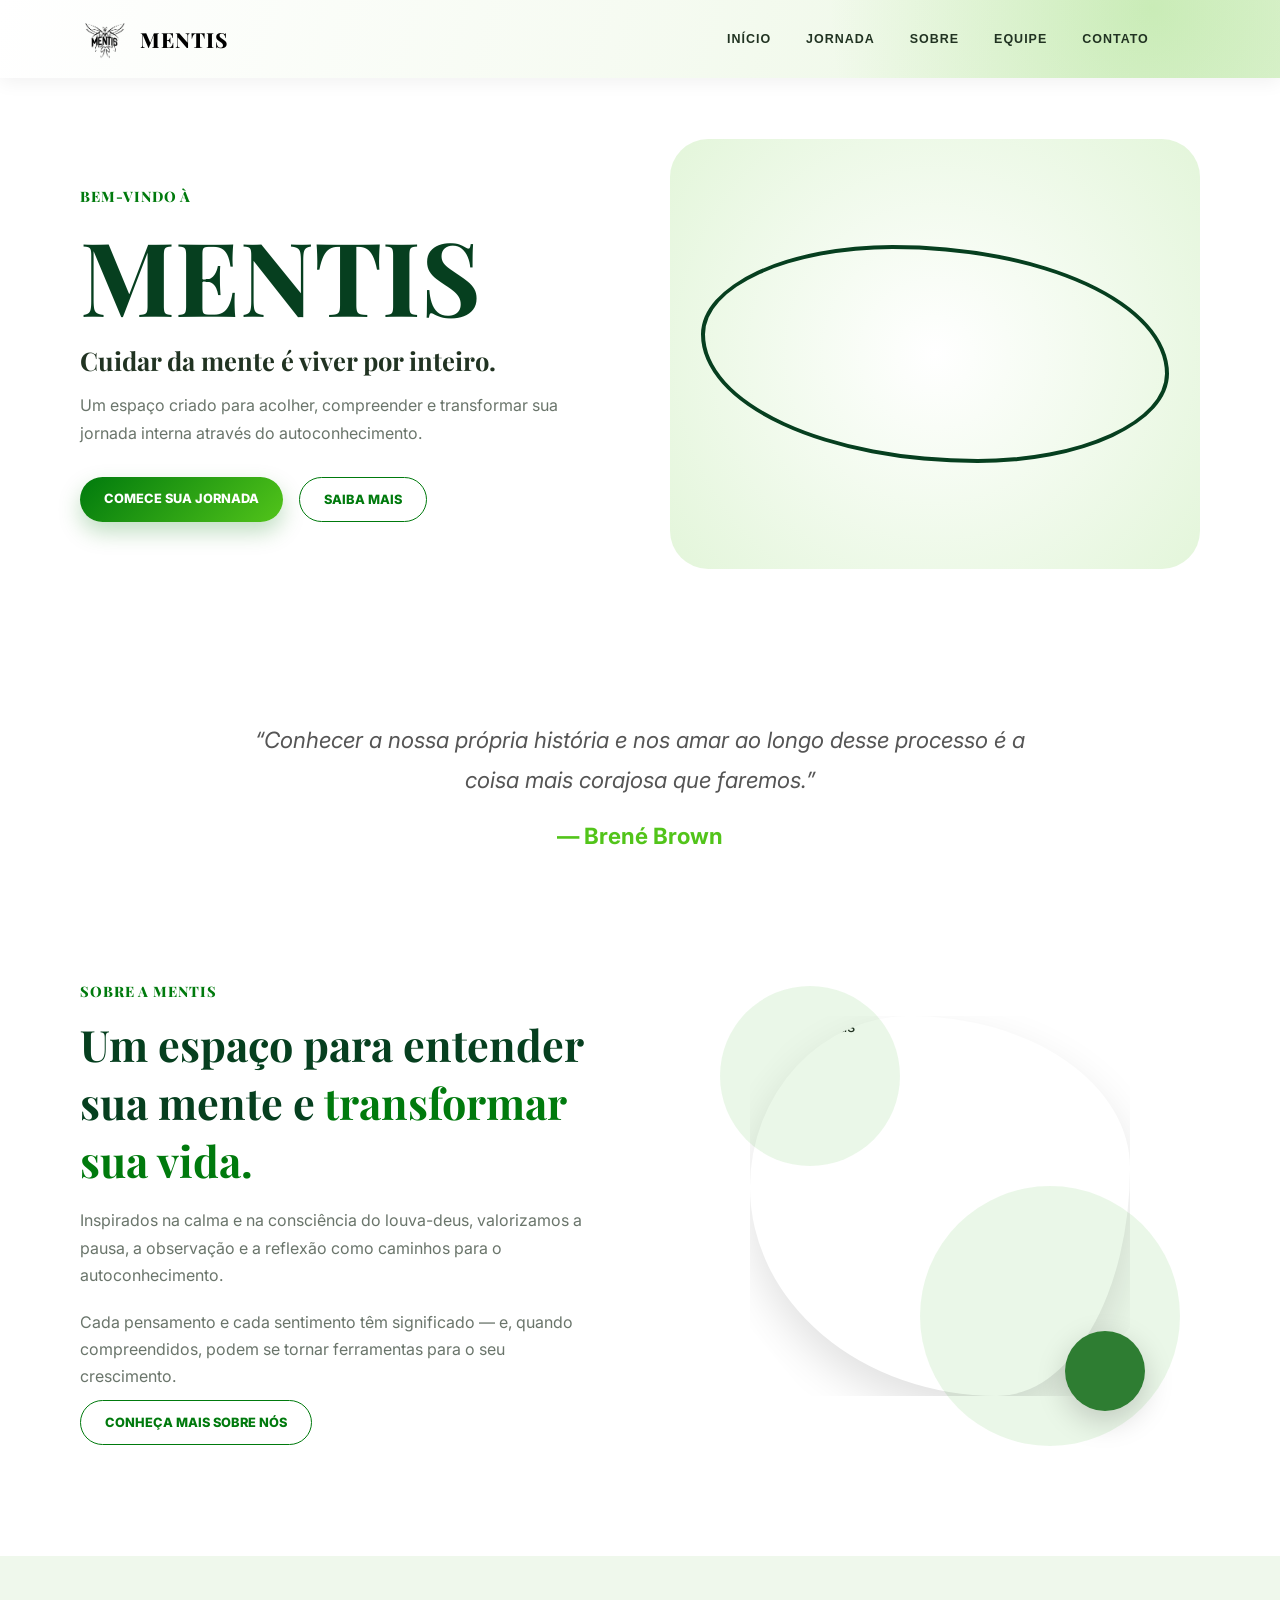
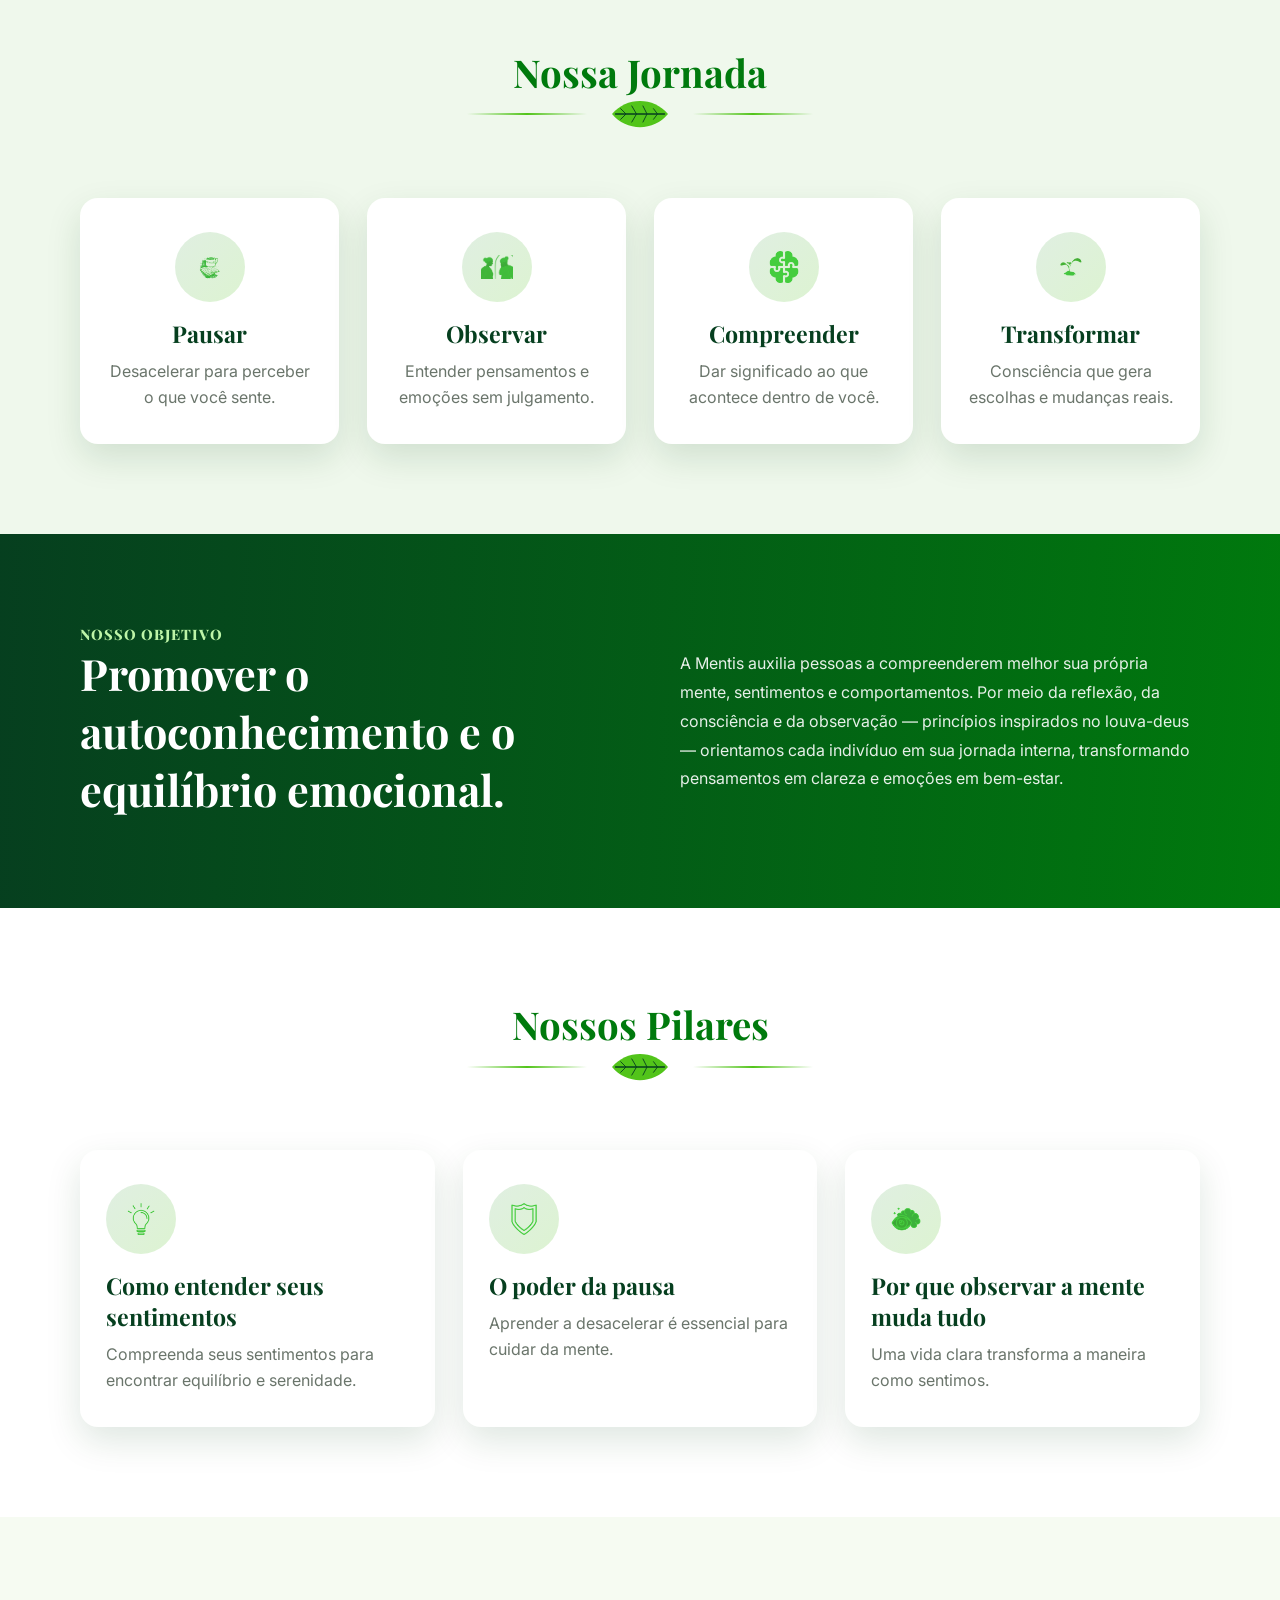
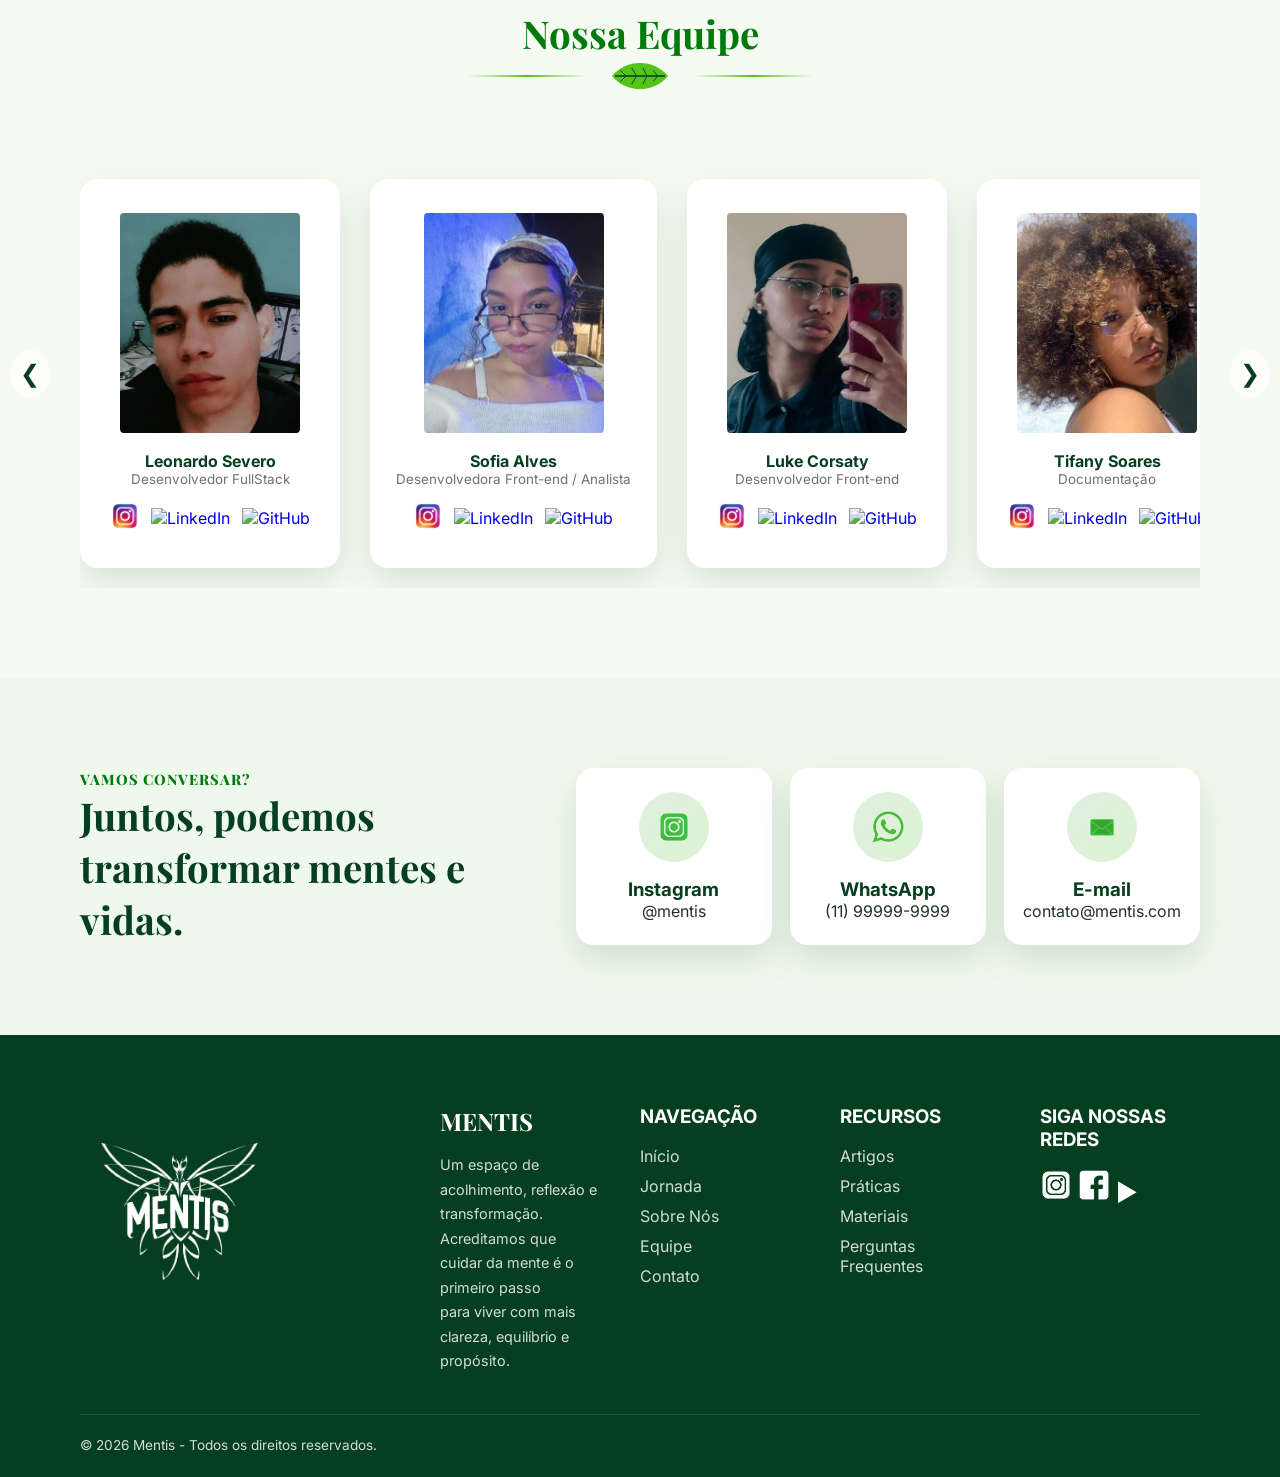
==== index.html @ 12712013 "Corrige estrutura do site" ====
<!DOCTYPE html>
<html lang="pt-BR">

<head>
  <meta charset="UTF-8">
  <meta name="viewport" content="width=device-width, initial-scale=1.0">
  <title>Mentis</title>
  <link rel="icon" type="image/png" href="./image/image2.png">

  <link rel="preconnect" href="https://fonts.googleapis.com">
  <link rel="preconnect" href="https://fonts.gstatic.com" crossorigin>
  <link
    href="https://fonts.googleapis.com/css2?family=Inter:wght@400;500;600;700;800&family=Playfair+Display:wght@600;700&display=swap"
    rel="stylesheet">

  <link rel="stylesheet" href="../CSS/style.css">

</head>

<body>

  <header class="header">
    <div class="container navbar">
      <div class="logo">
        <div class="logo-icon"><img src="../image/image2.png" alt="Logo Mentis"></div>
        <span class="logo-text">MENTIS</span>
      </div>

      <nav class="menu">
        <a href="#inicio">Início</a>
        <a href="jornada.html">Jornada</a>
        <a href="sobre.html">Sobre</a>
        <a href="#equipe">Equipe</a>
        <a href="#contato">Contato</a>
      </nav>
    </div>
  </header>

  <section class="hero" id="inicio">
    <div class="container hero-content">
      <div class="hero-text">
        <span>Bem-vindo à</span>
        <h1>MENTIS</h1>
        <h2>Cuidar da mente é viver por inteiro.</h2>
        <p>
          Um espaço criado para acolher, compreender e transformar sua jornada interna através do autoconhecimento.
        </p>

        <div class="hero-buttons">
          <a href="#jornada" class="btn-primary">Comece sua jornada</a>
          <a href="#sobre" class="btn-secondary">Saiba mais</a>
        </div>
      </div>

      <div class="hero-logo">
        <h2><video autoplay muted loop playsinline>
            <source src="../video/Logo_video.WEBM" type="video/WEBM">
          </video></h2>
      </div>
    </div>
  </section>

  <blockquote>
    “Conhecer a nossa própria história e nos amar ao longo desse processo é a coisa mais corajosa que faremos.”
    <strong>— Brené Brown</strong>
  </blockquote>

  <section class="sobre" id="sobre">
    <div class="container sobre-content">
      <div class="sobre-text">
        <span>Sobre a Mentis</span>
        <h2>Um espaço para entender sua mente e <strong>transformar sua vida.</strong></h2>
        <p>
          Inspirados na calma e na consciência do louva-deus, valorizamos a pausa, a observação e a reflexão como
          caminhos para o autoconhecimento.
        </p>
        <p>
          Cada pensamento e cada sentimento têm significado — e, quando compreendidos, podem se tornar ferramentas para
          o seu crescimento.
        </p>
        <a href="sobre.html" class="btn-outline">Conheça mais sobre nós</a>
      </div>

      <div class="sobre-img">
        <div class="sobre-img">

          <div class="circle circle-1"></div>
          <div class="circle circle-2"></div>

          <div class="img-card">
            <img
              src="https://encrypted-tbn0.gstatic.com/images?q=tbn:ANd9GcRri1jzYYl0m2okLqWpjSvKD5E_SJZFcPzrqoM1vCvJcg&s=10"
              alt="Louva-deus">
          </div>

          <div class="mini-icon">
            <img
              src="https://images.vexels.com/media/users/3/156246/isolated/preview/97d4253d79a9e59f19df904136673fc9-icone-de-flor-de-orquidea.png"
              alt="">
          </div>

        </div>
      </div>
    </div>
  </section>

  <section class="jornada" id="jornada">
    <div class="container">
      <h2 class="section-title">Nossa Jornada</h2>
      <div class="leaf-divider">

        <div class="line"></div>

        <svg viewBox="0 0 100 60" class="leaf">

          <!-- Folha -->
          <path d="M10 30
               C30 5,70 5,90 30
               C70 55,30 55,10 30Z" fill="#52C41A" />

          <!-- Nervura -->
          <path d="M15 30 L85 30" stroke="#063f1f" stroke-width="2" stroke-linecap="round" />

          <!-- Nervuras superiores -->
          <path d="M30 30 L22 22" stroke="#063f1f" stroke-width="1.3" />
          <path d="M45 30 L38 18" stroke="#063f1f" stroke-width="1.3" />
          <path d="M60 30 L54 18" stroke="#063f1f" stroke-width="1.3" />
          <path d="M75 30 L69 22" stroke="#063f1f" stroke-width="1.3" />

          <!-- Nervuras inferiores -->
          <path d="M30 30 L22 38" stroke="#063f1f" stroke-width="1.3" />
          <path d="M45 30 L38 42" stroke="#063f1f" stroke-width="1.3" />
          <path d="M60 30 L54 42" stroke="#063f1f" stroke-width="1.3" />
          <path d="M75 30 L69 38" stroke="#063f1f" stroke-width="1.3" />

        </svg>

        <div class="line"></div>

      </div>

      <div class="jornada-cards">
        <div class="card">
          <div class="icon"><img src="../image/Pausa.png" alt="Pausar"></div>
          <h3>Pausar</h3>
          <p>Desacelerar para perceber o que você sente.</p>
        </div>

        <div class="card">
          <div class="icon"><img src="../image/Observar.png" alt="Observar"></div>
          <h3>Observar</h3>
          <p>Entender pensamentos e emoções sem julgamento.</p>
        </div>

        <div class="card">
          <div class="icon"><img src="../image/Compreender.png" alt="Compreender"></div>
          <h3>Compreender</h3>
          <p>Dar significado ao que acontece dentro de você.</p>
        </div>

        <div class="card">
          <div class="icon"><img src="../image/Transformar.png" alt="Transformar"></div>
          <h3>Transformar</h3>
          <p>Consciência que gera escolhas e mudanças reais.</p>
        </div>
      </div>
    </div>
  </section>

  <section class="objetivo" id="objetivo">
    <div class="container objetivo-content">
      <div>
        <span>Nosso objetivo</span>
        <h2>Promover o autoconhecimento e o equilíbrio emocional.</h2>
      </div>

      <p>
        A Mentis auxilia pessoas a compreenderem melhor sua própria mente, sentimentos e comportamentos. Por meio da
        reflexão, da consciência e da observação — princípios inspirados no louva-deus — orientamos cada indivíduo em
        sua jornada interna, transformando pensamentos em clareza e emoções em bem-estar.
      </p>
    </div>
  </section>

  <section class="pilares">
    <div class="container">
      <h2 class="section-title">Nossos Pilares</h2>
      <div class="leaf-divider">

        <div class="line"></div>

        <svg viewBox="0 0 100 60" class="leaf">

          <!-- Folha -->
          <path d="M10 30
               C30 5,70 5,90 30
               C70 55,30 55,10 30Z" fill="#52C41A" />

          <!-- Nervura -->
          <path d="M15 30 L85 30" stroke="#063f1f" stroke-width="2" stroke-linecap="round" />

          <!-- Nervuras superiores -->
          <path d="M30 30 L22 22" stroke="#063f1f" stroke-width="1.3" />
          <path d="M45 30 L38 18" stroke="#063f1f" stroke-width="1.3" />
          <path d="M60 30 L54 18" stroke="#063f1f" stroke-width="1.3" />
          <path d="M75 30 L69 22" stroke="#063f1f" stroke-width="1.3" />

          <!-- Nervuras inferiores -->
          <path d="M30 30 L22 38" stroke="#063f1f" stroke-width="1.3" />
          <path d="M45 30 L38 42" stroke="#063f1f" stroke-width="1.3" />
          <path d="M60 30 L54 42" stroke="#063f1f" stroke-width="1.3" />
          <path d="M75 30 L69 38" stroke="#063f1f" stroke-width="1.3" />

        </svg>

        <div class="line"></div>

      </div>

      <div class="pilares-cards">
        <div class="pilar-card">
          <div class="icon"><img src="../image/Conscientizacao.png" alt=""></div>
          <h3>Como entender seus sentimentos</h3>
          <p>Compreenda seus sentimentos para encontrar equilíbrio e serenidade.</p>
        </div>

        <div class="pilar-card">
          <div class="icon"><img src="../image/Prevencao.png" alt=""></div>
          <h3>O poder da pausa</h3>
          <p>Aprender a desacelerar é essencial para cuidar da mente.</p>
        </div>

        <div class="pilar-card">
          <div class="icon"><img src="../image/Mente.png" alt=""></div>
          <h3>Por que observar a mente muda tudo</h3>
          <p>Uma vida clara transforma a maneira como sentimos.</p>
        </div>
      </div>
    </div>
  </section>

  <section class="equipe" id="equipe">
    <div class="container">
      <h2 class="section-title">Nossa Equipe</h2>
      <div class="leaf-divider">

        <div class="line"></div>

        <svg viewBox="0 0 100 60" class="leaf">

          <!-- Folha -->
          <path d="M10 30
               C30 5,70 5,90 30
               C70 55,30 55,10 30Z" fill="#52C41A" />

          <!-- Nervura -->
          <path d="M15 30 L85 30" stroke="#063f1f" stroke-width="2" stroke-linecap="round" />

          <!-- Nervuras superiores -->
          <path d="M30 30 L22 22" stroke="#063f1f" stroke-width="1.3" />
          <path d="M45 30 L38 18" stroke="#063f1f" stroke-width="1.3" />
          <path d="M60 30 L54 18" stroke="#063f1f" stroke-width="1.3" />
          <path d="M75 30 L69 22" stroke="#063f1f" stroke-width="1.3" />

          <!-- Nervuras inferiores -->
          <path d="M30 30 L22 38" stroke="#063f1f" stroke-width="1.3" />
          <path d="M45 30 L38 42" stroke="#063f1f" stroke-width="1.3" />
          <path d="M60 30 L54 42" stroke="#063f1f" stroke-width="1.3" />
          <path d="M75 30 L69 38" stroke="#063f1f" stroke-width="1.3" />

        </svg>

        <div class="line"></div>

      </div>

      <div class="carousel">
        <button class="carousel-btn prev">❮</button>

        <div class="carousel-wrapper">
          <div class="carousel-track" id="teamCarousel">
            <div class="team-card">
              <div class="team-photo"><img src="../image/Leo.jpeg" alt=""></div>
              <h3>Leonardo Severo</h3>
              <p>Desenvolvedor FullStack</p>
              <div class="socials">
                <a href="https://instagram.com/__l.severo__"><img src="../image/instagram.png" alt="Instagram"></a>

                <a href="https://linkedin.com/"><img
                    src="https://encrypted-tbn0.gstatic.com/images?q=tbn:ANd9GcTDJRfIw7UELA3cTtTie0ZkjEjRdVf1wC33QlFlAEivdQ&s=10"
                    alt="LinkedIn"></a>

                <a href="https://github.com/Fantasminha20" target="_blank"><img
                    src="https://encrypted-tbn0.gstatic.com/images?q=tbn:ANd9GcQmrNQEr1BtPseqNiD50__K2MIGPmqUF0jAwKXJ_NTDiw&s"
                    alt="GitHub"></a>
              </div>
            </div>

            <div class="team-card">
              <div class="team-photo"><img src="../image/Sofia.jpg" alt="Sofia Alves"></div>
              <h3>Sofia Alves</h3>
              <p>Desenvolvedora Front-end / Analista</p>
              <div class="socials">
                <a href="https://instagram.com/soso.buscaiolo"><img src="../image/instagram.png" alt="Instagram"></a>

                <a href="https://linkedin.com/"><img
                    src="https://encrypted-tbn0.gstatic.com/images?q=tbn:ANd9GcTDJRfIw7UELA3cTtTie0ZkjEjRdVf1wC33QlFlAEivdQ&s=10"
                    alt="LinkedIn"></a>

                <a href="https://github.com/" target="_blank"><img
                    src="https://encrypted-tbn0.gstatic.com/images?q=tbn:ANd9GcQmrNQEr1BtPseqNiD50__K2MIGPmqUF0jAwKXJ_NTDiw&s"
                    alt="GitHub"></a>
              </div>
            </div>

            <div class="team-card">
              <div class="team-photo"><img src="../image/Luke.jpeg" alt=""></div>
              <h3>Luke Corsaty</h3>
              <p>Desenvolvedor Front-end</p>
              <div class="socials">
                <a href="https://instagram.com/https.ruanluke"><img src="../image/instagram.png" alt="Instagram"></a>

                <a href="https://linkedin.com/"><img
                    src="https://encrypted-tbn0.gstatic.com/images?q=tbn:ANd9GcTDJRfIw7UELA3cTtTie0ZkjEjRdVf1wC33QlFlAEivdQ&s=10"
                    alt="LinkedIn"></a>

                <a href="https://github.com/" target="_blank"><img
                    src="https://encrypted-tbn0.gstatic.com/images?q=tbn:ANd9GcQmrNQEr1BtPseqNiD50__K2MIGPmqUF0jAwKXJ_NTDiw&s"
                    alt="GitHub"></a>
              </div>
            </div>

            <div class="team-card">
              <div class="team-photo"><img src="../image/Thifany.jpeg" alt=""></div>
              <h3>Tifany Soares</h3>
              <p>Documentação</p>
              <div class="socials">
                <a href="https://instagram.com/thhfany"><img src="../image/instagram.png" alt="Instagram"></a>

                <a href="https://linkedin.com/"><img
                    src="https://encrypted-tbn0.gstatic.com/images?q=tbn:ANd9GcTDJRfIw7UELA3cTtTie0ZkjEjRdVf1wC33QlFlAEivdQ&s=10"
                    alt="LinkedIn"></a>

                <a href="https://github.com/" target="_blank"><img
                    src="https://encrypted-tbn0.gstatic.com/images?q=tbn:ANd9GcQmrNQEr1BtPseqNiD50__K2MIGPmqUF0jAwKXJ_NTDiw&s"
                    alt="GitHub"></a>
              </div>
            </div>

            <div class="team-card">
              <div class="team-photo"><img src="../image/Levi.jpeg" alt="Levi Teodoro"></div>
              <h3>Levi Teodoro</h3>
              <p>Gerente De Projeto</p>
              <div class="socials">
                <a href="https://instagram.com/co6wei"><img src="../image/instagram.png" alt="Instagram"></a>

                <a href="https://linkedin.com/"><img
                    src="https://encrypted-tbn0.gstatic.com/images?q=tbn:ANd9GcTDJRfIw7UELA3cTtTie0ZkjEjRdVf1wC33QlFlAEivdQ&s=10"
                    alt="LinkedIn"></a>

                <a href="https://github.com/" target="_blank"><img
                    src="https://encrypted-tbn0.gstatic.com/images?q=tbn:ANd9GcQmrNQEr1BtPseqNiD50__K2MIGPmqUF0jAwKXJ_NTDiw&s"
                    alt="GitHub"></a>
              </div>
            </div>

            <div class="team-card">
              <div class="team-photo"><img src="../image/Esther.jpeg" alt="Esther Baestero"></div>
              <h3>Esther Baestero</h3>
              <p>CEO</p>
              <div class="socials">
                <a href="https://instagram.com/baesteroo"><img src="../image/instagram.png" alt="Instagram"></a>

                <a href="https://linkedin.com/"><img
                    src="https://encrypted-tbn0.gstatic.com/images?q=tbn:ANd9GcTDJRfIw7UELA3cTtTie0ZkjEjRdVf1wC33QlFlAEivdQ&s=10"
                    alt="LinkedIn"></a>

                <a href="https://github.com/baesteroo" target="_blank"><img
                    src="https://encrypted-tbn0.gstatic.com/images?q=tbn:ANd9GcQmrNQEr1BtPseqNiD50__K2MIGPmqUF0jAwKXJ_NTDiw&s"
                    alt="GitHub"></a>
              </div>
            </div>

            <div class="team-card">
              <div class="team-photo"><img src="../image/Davi.jpeg" alt="Davi Rocha"></div>
              <h3>Davi Rocha</h3>
              <p>NI</p>
              <div class="socials">
                <a href="https://instagram.com/"><img src="../image/instagram.png" alt="Instagram"></a>

                <a href="https://linkedin.com/"><img
                    src="https://encrypted-tbn0.gstatic.com/images?q=tbn:ANd9GcTDJRfIw7UELA3cTtTie0ZkjEjRdVf1wC33QlFlAEivdQ&s=10"
                    alt="LinkedIn"></a>

                <a href="https://github.com/" target="_blank"><img
                    src="https://encrypted-tbn0.gstatic.com/images?q=tbn:ANd9GcQmrNQEr1BtPseqNiD50__K2MIGPmqUF0jAwKXJ_NTDiw&s"
                    alt="GitHub"></a>
              </div>
            </div>

            <div class="team-card">
              <div class="team-photo"><img src="../image/Daniel.jpeg" alt="Daniel Oliveira"></div>
              <h3>Daniel Oliveira</h3>
              <p>Desenvolvedor Front-end</p>
              <div class="socials">
                <a href="https://instagram.com/danie_valencc"><img src="../image/instagram.png" alt="Instagram"></a>

                <a href="https://linkedin.com/"><img
                    src="https://encrypted-tbn0.gstatic.com/images?q=tbn:ANd9GcTDJRfIw7UELA3cTtTie0ZkjEjRdVf1wC33QlFlAEivdQ&s=10"
                    alt="LinkedIn"></a>

                <a href="https://github.com/danicreu1000" target="_blank"><img
                    src="https://encrypted-tbn0.gstatic.com/images?q=tbn:ANd9GcQmrNQEr1BtPseqNiD50__K2MIGPmqUF0jAwKXJ_NTDiw&s"
                    alt="GitHub"></a>
              </div>
            </div>

            <div class="team-card">
              <div class="team-photo"><img src="../image/Mariana.jpeg" alt=""></div>
              <h3>Mariana Ramos</h3>
              <p>Designer / DBA - Banco de Dados</p>
              <div class="socials">
                <a href="https://instagram.com/m_b3rnardes"><img src="../image/instagram.png" alt="Instagram"></a>

                <a href="https://linkedin.com/"><img
                    src="https://encrypted-tbn0.gstatic.com/images?q=tbn:ANd9GcTDJRfIw7UELA3cTtTie0ZkjEjRdVf1wC33QlFlAEivdQ&s=10"
                    alt="LinkedIn"></a>

                <a href="https://github.com/" target="_blank"><img
                    src="https://encrypted-tbn0.gstatic.com/images?q=tbn:ANd9GcQmrNQEr1BtPseqNiD50__K2MIGPmqUF0jAwKXJ_NTDiw&s"
                    alt="GitHub"></a>
              </div>
            </div>

            <div class="team-card">
              <div class="team-photo"><img src="../image/Nicollas.jpeg" alt="Nicollas Oliveira"></div>
              <h3>Nicollas Oliveira</h3>
              <p>NI</p>
              <div class="socials">
                <a href="https://instagram.com/nicols.olv"><img src="../image/instagram.png" alt="Instagram"></a>

                <a href="https://linkedin.com/"><img
                    src="https://encrypted-tbn0.gstatic.com/images?q=tbn:ANd9GcTDJRfIw7UELA3cTtTie0ZkjEjRdVf1wC33QlFlAEivdQ&s=10"
                    alt="LinkedIn"></a>

                <a href="https://github.com/" target="_blank"><img
                    src="https://encrypted-tbn0.gstatic.com/images?q=tbn:ANd9GcQmrNQEr1BtPseqNiD50__K2MIGPmqUF0jAwKXJ_NTDiw&s"
                    alt="GitHub"></a>
              </div>
            </div>

            <div class="team-card">
              <div class="team-photo"><img src="../image/Ana.jpeg" alt="Ana Julia"></div>
              <h3>Ana Julia</h3>
              <p>Analista de Sistemas</p>
              <div class="socials">
                <a href="https://instagram.com/najutones"><img src="../image/instagram.png" alt="Instagram"></a>

                <a href="https://linkedin.com/najutones"><img
                    src="https://encrypted-tbn0.gstatic.com/images?q=tbn:ANd9GcTDJRfIw7UELA3cTtTie0ZkjEjRdVf1wC33QlFlAEivdQ&s=10"
                    alt="LinkedIn"></a>

                <a href="https://github.com/" target="_blank"><img
                    src="https://encrypted-tbn0.gstatic.com/images?q=tbn:ANd9GcQmrNQEr1BtPseqNiD50__K2MIGPmqUF0jAwKXJ_NTDiw&s"
                    alt="GitHub"></a>
              </div>
            </div>
            <div class="team-card">
              <div class="team-photo"><img src="../image/Leo.jpeg" alt=""></div>
              <h3>Leonardo Severo</h3>
              <p>Desenvolvedor FullStack</p>
              <div class="socials">
                <a href="https://instagram.com/__l.severo__"><img src="../image/instagram.png" alt="Instagram"></a>

                <a href="https://linkedin.com/"><img
                    src="https://encrypted-tbn0.gstatic.com/images?q=tbn:ANd9GcTDJRfIw7UELA3cTtTie0ZkjEjRdVf1wC33QlFlAEivdQ&s=10"
                    alt="LinkedIn"></a>

                <a href="https://github.com/Fantasminha20" target="_blank"><img
                    src="https://encrypted-tbn0.gstatic.com/images?q=tbn:ANd9GcQmrNQEr1BtPseqNiD50__K2MIGPmqUF0jAwKXJ_NTDiw&s"
                    alt="GitHub"></a>
              </div>
            </div>

            <div class="team-card">
              <div class="team-photo"><img src="../image/Sofia.jpg" alt=""></div>
              <h3>Sofia Alves</h3>
              <p>Desenvolvedora Front-end / Analista</p>
              <div class="socials">
                <a href="https://instagram.com/soso.buscaiolo"><img src="../image/instagram.png" alt="Instagram"></a>

                <a href="https://linkedin.com/"><img
                    src="https://encrypted-tbn0.gstatic.com/images?q=tbn:ANd9GcTDJRfIw7UELA3cTtTie0ZkjEjRdVf1wC33QlFlAEivdQ&s=10"
                    alt="LinkedIn"></a>

                <a href="https://github.com/" target="_blank"><img
                    src="https://encrypted-tbn0.gstatic.com/images?q=tbn:ANd9GcQmrNQEr1BtPseqNiD50__K2MIGPmqUF0jAwKXJ_NTDiw&s"
                    alt="GitHub"></a>
              </div>
            </div>

            <div class="team-card">
              <div class="team-photo"><img src="../image/Luke.jpeg" alt=""></div>
              <h3>Luke Corsaty</h3>
              <p>Desenvolvedor Front-end</p>
              <div class="socials">
                <a href="https://instagram.com/https.ruanluke"><img src="../image/instagram.png" alt="Instagram"></a>

                <a href="https://linkedin.com/"><img
                    src="https://encrypted-tbn0.gstatic.com/images?q=tbn:ANd9GcTDJRfIw7UELA3cTtTie0ZkjEjRdVf1wC33QlFlAEivdQ&s=10"
                    alt="LinkedIn"></a>

                <a href="https://github.com/" target="_blank"><img
                    src="https://encrypted-tbn0.gstatic.com/images?q=tbn:ANd9GcQmrNQEr1BtPseqNiD50__K2MIGPmqUF0jAwKXJ_NTDiw&s"
                    alt="GitHub"></a>
              </div>
            </div>

            <div class="team-card">
              <div class="team-photo"><img src="../image/Thifany.jpeg" alt=""></div>
              <h3>Tifany Soares</h3>
              <p>Documentação</p>
              <div class="socials">
                <a href="https://instagram.com/thhfany"><img src="../image/instagram.png" alt="Instagram"></a>

                <a href="https://linkedin.com/"><img
                    src="https://encrypted-tbn0.gstatic.com/images?q=tbn:ANd9GcTDJRfIw7UELA3cTtTie0ZkjEjRdVf1wC33QlFlAEivdQ&s=10"
                    alt="LinkedIn"></a>

                <a href="https://github.com/" target="_blank"><img
                    src="https://encrypted-tbn0.gstatic.com/images?q=tbn:ANd9GcQmrNQEr1BtPseqNiD50__K2MIGPmqUF0jAwKXJ_NTDiw&s"
                    alt="GitHub"></a>
              </div>
            </div>

            <div class="team-card">
              <div class="team-photo"><img src="../image/Levi.jpeg" alt="Levi Teodoro"></div>
              <h3>Levi Teodoro</h3>
              <p>Gerente De Projeto</p>
              <div class="socials">
                <a href="https://instagram.com/co6wei"><img src="../image/instagram.png" alt="Instagram"></a>

                <a href="https://linkedin.com/"><img
                    src="https://encrypted-tbn0.gstatic.com/images?q=tbn:ANd9GcTDJRfIw7UELA3cTtTie0ZkjEjRdVf1wC33QlFlAEivdQ&s=10"
                    alt="LinkedIn"></a>

                <a href="https://github.com/" target="_blank"><img
                    src="https://encrypted-tbn0.gstatic.com/images?q=tbn:ANd9GcQmrNQEr1BtPseqNiD50__K2MIGPmqUF0jAwKXJ_NTDiw&s"
                    alt="GitHub"></a>
              </div>
            </div>

            <div class="team-card">
              <div class="team-photo"><img src="../image/Esther.jpeg" alt="Esther Baestero"></div>
              <h3>Esther Baestero</h3>
              <p>CEO</p>
              <div class="socials">
                <a href="https://instagram.com/baesteroo"><img src="../image/instagram.png" alt="Instagram"></a>

                <a href="https://linkedin.com/"><img
                    src="https://encrypted-tbn0.gstatic.com/images?q=tbn:ANd9GcTDJRfIw7UELA3cTtTie0ZkjEjRdVf1wC33QlFlAEivdQ&s=10"
                    alt="LinkedIn"></a>

                <a href="https://github.com/baesteroo" target="_blank"><img
                    src="https://encrypted-tbn0.gstatic.com/images?q=tbn:ANd9GcQmrNQEr1BtPseqNiD50__K2MIGPmqUF0jAwKXJ_NTDiw&s"
                    alt="GitHub"></a>
              </div>
            </div>

            <div class="team-card">
              <div class="team-photo"><img src="../image/Davi.jpeg" alt=""></div>
              <h3>Davi Rocha</h3>
              <p>NI</p>
              <div class="socials">
                <a href="https://instagram.com/"><img src="../image/instagram.png" alt="Instagram"></a>

                <a href="https://linkedin.com/"><img
                    src="https://encrypted-tbn0.gstatic.com/images?q=tbn:ANd9GcTDJRfIw7UELA3cTtTie0ZkjEjRdVf1wC33QlFlAEivdQ&s=10"
                    alt="LinkedIn"></a>

                <a href="https://github.com/" target="_blank"><img
                    src="https://encrypted-tbn0.gstatic.com/images?q=tbn:ANd9GcQmrNQEr1BtPseqNiD50__K2MIGPmqUF0jAwKXJ_NTDiw&s"
                    alt="GitHub"></a>
              </div>
            </div>

            <div class="team-card">
              <div class="team-photo"><img src="../image/Daniel.jpeg" alt=""></div>
              <h3>Daniel Oliveira</h3>
              <p>Desenvolvedor Front-end</p>
              <div class="socials">
                <a href="https://instagram.com/danie_valencc"><img src="../image/instagram.png" alt="Instagram"></a>

                <a href="https://linkedin.com/"><img
                    src="https://encrypted-tbn0.gstatic.com/images?q=tbn:ANd9GcTDJRfIw7UELA3cTtTie0ZkjEjRdVf1wC33QlFlAEivdQ&s=10"
                    alt="LinkedIn"></a>

                <a href="https://github.com/danicreu1000" target="_blank"><img
                    src="https://encrypted-tbn0.gstatic.com/images?q=tbn:ANd9GcQmrNQEr1BtPseqNiD50__K2MIGPmqUF0jAwKXJ_NTDiw&s"
                    alt="GitHub"></a>
              </div>
            </div>

            <div class="team-card">
              <div class="team-photo"><img src="../image/Mariana.jpeg" alt=""></div>
              <h3>Mariana Ramos</h3>
              <p>Designer / DBA - Banco de Dados</p>
              <div class="socials">
                <a href="https://instagram.com/m_b3rnardes"><img src="../image/instagram.png" alt="Instagram"></a>

                <a href="https://linkedin.com/"><img
                    src="https://encrypted-tbn0.gstatic.com/images?q=tbn:ANd9GcTDJRfIw7UELA3cTtTie0ZkjEjRdVf1wC33QlFlAEivdQ&s=10"
                    alt="LinkedIn"></a>

                <a href="https://github.com/" target="_blank"><img
                    src="https://encrypted-tbn0.gstatic.com/images?q=tbn:ANd9GcQmrNQEr1BtPseqNiD50__K2MIGPmqUF0jAwKXJ_NTDiw&s"
                    alt="GitHub"></a>
              </div>
            </div>
            <div class="team-card">
              <div class="team-photo"><img src="../image/Nicollas.jpeg" alt="Nicollas Oliveira"></div>
              <h3>Nicollas Oliveira</h3>
              <p>NI</p>
              <div class="socials">
                <a href="https://instagram.com/nicols.olv"><img src="../image/instagram.png" alt="Instagram"></a>

                <a href="https://linkedin.com/"><img
                    src="https://encrypted-tbn0.gstatic.com/images?q=tbn:ANd9GcTDJRfIw7UELA3cTtTie0ZkjEjRdVf1wC33QlFlAEivdQ&s=10"
                    alt="LinkedIn"></a>

                <a href="https://github.com/" target="_blank"><img
                    src="https://encrypted-tbn0.gstatic.com/images?q=tbn:ANd9GcQmrNQEr1BtPseqNiD50__K2MIGPmqUF0jAwKXJ_NTDiw&s"
                    alt="GitHub"></a>
              </div>
            </div>

            <div class="team-card">
              <div class="team-photo"><img src="../image/Ana.jpeg" alt="Ana Julia"></div>
              <h3>Ana Julia</h3>
              <p>Analista de Sistemas</p>
              <div class="socials">
                <a href="https://instagram.com/najutones"><img src="../image/instagram.png" alt="Instagram"></a>

                <a href="https://linkedin.com/"><img
                    src="https://encrypted-tbn0.gstatic.com/images?q=tbn:ANd9GcTDJRfIw7UELA3cTtTie0ZkjEjRdVf1wC33QlFlAEivdQ&s=10"
                    alt="LinkedIn"></a>

                <a href="https://github.com/" target="_blank"><img
                    src="https://encrypted-tbn0.gstatic.com/images?q=tbn:ANd9GcQmrNQEr1BtPseqNiD50__K2MIGPmqUF0jAwKXJ_NTDiw&s"
                    alt="GitHub"></a>
              </div>
            </div>
          </div>
        </div>

        <button class="carousel-btn next">❯</button>
      </div>
    </div>
  </section>

  <section class="contato" id="contato">
    <div class="container contato-content">
      <div>
        <span>Vamos conversar?</span>
        <h2>Juntos, podemos transformar mentes e vidas.</h2>
      </div>

      <div class="contato-cards">
        <div class="contato-card">
          <div class="icon"><img src="../image/instagram.png" alt="Instagram"></div>
          <h3>Instagram</h3>
          <p>@mentis</p>
        </div>

        <div class="contato-card">
          <div class="icon"><img src="../image/whatsapp.png" alt="WhatsApp"></div>
          <h3>WhatsApp</h3>
          <p>(11) 99999-9999</p>
        </div>

        <div class="contato-card">
          <div class="icon"><img src="../image/email.png" alt="E-mail"></div>
          <h3>E-mail</h3>
          <p>contato@mentis.com</p>
        </div>
      </div>
    </div>
  </section>

  <footer class="footer">
    <div class="container footer-content">

      <div>
        <h2><img src="../image/image2.png" alt="Logo Mentis"></h2>
      </div>

      <div>
        <h2>MENTIS</h2>
        <p>Um espaço de acolhimento, reflexão e transformação.</p>
        <p>Acreditamos que cuidar da mente é o primeiro passo</p>
        <p>para viver com mais clareza, equilíbrio e propósito.</p>
      </div>

      <div>
        <h3>Navegação</h3>
        <a href="#inicio">Início</a>
        <a href="#jornada">Jornada</a>
        <a href="#sobre">Sobre Nós</a>
        <a href="#equipe">Equipe</a>
        <a href="#contato">Contato</a>
      </div>

      <div>
        <h3>Recursos</h3>
        <a href="#">Artigos</a>
        <a href="#">Práticas</a>
        <a href="#">Materiais</a>
        <a href="#">Perguntas Frequentes</a>
      </div>

      <div>
        <h3>Siga nossas redes</h3>
        <p class="redes"><img src="../image/instagram.png" alt="Instagram"> <img src="../image/facebook.png"
            alt="Facebook"> ▶</p>
      </div>
    </div>

    <div class="footer-bottom">
      <p>© 2026 Mentis - Todos os direitos reservados.</p>
    </div>
  </footer>

  <script src="../JS/script.js"></script>
</body>

</html>
---- CSS/style.css ----
* {
  margin: 0;
  padding: 0;
  box-sizing: border-box;
}

:root {
  --verde-escuro: #007A0D;
  --verde-claro: #52C41A;
  --verde-profundo: #063f1f;
  --verde-suave: #eff8ec;
  --texto: #213322;
  --cinza: #6a756b;
  --branco: #ffffff;
  --sombra: 0 14px 35px rgba(0, 70, 20, 0.13);
}

html {
  scroll-behavior: smooth;
}

body {
  font-family: 'Inter', sans-serif;
  color: var(--texto);
  background: var(--branco);
}

.container {
  width: min(1120px, 90%);
  margin: auto;
}

h1,
h2,
h3 {
  font-family: 'Playfair Display', serif;
}

a {
  text-decoration: none;
}

span {
  font-family: 'Playfair Display', serif;
  font-weight: 800;
  text-transform: uppercase;
  letter-spacing: 1px;
}

.leaf-divider {
  display: flex;
  align-items: center;
  justify-content: center;
  gap: 18px;
  margin-top: 15px;
  margin-bottom: 50px;
}

.line {
  width: 120px;
  height: 2px;
  background: linear-gradient(to right,
      transparent,
      #52C41A,
      transparent);
  margin-top: -6%;
}

.leaf {
  width: 70px;
  height: auto;
  transition: .35s;
  margin-top: -6%;
}

.leaf:hover {
  transform: scale(1.1) rotate(-8deg);
}

/* 
   ===============
     NAVBAR 
   ===============
*/
.header {
  height: 78px;
  backdrop-filter: blur(12px);
  box-shadow: 0 4px 18px rgba(0, 0, 0, 0.06);
  position: fixed;
  top: 0;
  width: 100%;
  z-index: 999;
  /*background: rgba(82, 196, 26, 0.22);*/
  background:
    radial-gradient(circle at 90% 10%, rgba(82, 196, 26, 0.22), transparent 28%),
    linear-gradient(105deg, #ffffff 0%, #f6fbf2 48%, #e8f6df 100%);
}

.navbar {
  height: 100%;
  display: flex;
  align-items: center;
}

.logo-text{
  color: black;
}

.logo {
  display: flex;
  align-items: center;
  gap: 10px;
  color: var(--verde-profundo);
  font-weight: 800;
  font-size: 1.3rem;
}

.logo-icon {
  width: 50px;
  height: 50px;
  overflow: hidden;
  background: transparent;
  display: grid;
  place-items: center;
}

.logo-icon img {
  width: 100%;
  height: 100%;
  object-fit: contain;
  filter: brightness(0);
}


.menu {
  display: flex;
  gap: 35px;
  margin-left: 499px;
}

.menu a {
    font-family: 'Montserrat', sans-serif;
    color: var(--texto);
    font-size: 0.78rem;
    font-weight: 600;
    text-transform: uppercase;
    letter-spacing: 1px;
}

.menu a:hover {
  color: var(--verde-escuro);
}

.btn-nav,
.btn-primary {
  background: linear-gradient(135deg, var(--verde-escuro), var(--verde-claro));
  color: white;
  padding: 14px 24px;
  border-radius: 999px;
  font-size: 0.8rem;
  font-weight: 800;
  text-transform: uppercase;
  box-shadow: 0 10px 22px rgba(0, 122, 13, 0.25);
}

.btn-secondary,
.btn-outline {
  color: var(--verde-escuro);
  border: 1px solid var(--verde-escuro);
  padding: 14px 24px;
  border-radius: 999px;
  font-size: 0.8rem;
  font-weight: 800;
  text-transform: uppercase;
}

/* 
   ===============
     HERO 
   ===============
*/
.hero {
  min-height: 720px;
  padding-top: 78px;
  display: flex;
  align-items: center;
}

.hero-content {
  display: grid;
  grid-template-columns: 1fr 1fr;
  align-items: center;
  gap: 60px;
}

.hero-text span,
.sobre-text span,
.objetivo span,
.contato span {
  color: var(--verde-escuro);
  font-weight: 800;
  text-transform: uppercase;
  font-size: 0.9rem;
}

.hero-text h1 {
  font-size: clamp(4rem, 8vw, 6.5rem);
  color: var(--verde-profundo);
}

.hero-text h2 {
  font-size: 1.6rem;
  color: var(--texto);
  margin-bottom: 15px;
}

.hero-text p {
  color: var(--cinza);
  max-width: 520px;
  margin-bottom: 30px;
  line-height: 1.7;
}

.hero-buttons {
  display: flex;
  gap: 16px;
  flex-wrap: wrap;
}

.hero-logo {
  height: 430px;
  display: flex;
  justify-content: center;
  align-items: center;
  border-radius: 38px;
  display: grid;
  place-items: center;
  background: radial-gradient(circle, rgba(255, 255, 255, 0.9), rgba(82, 196, 26, 0.16));
}

.hero-logo img {
  width: 100%;
  max-width: 500px;
  height: auto;
  object-fit: contain;
}

.hero-logo h2 {
  font-size: 5rem;
  color: var(--verde-profundo);
  border: 4px solid var(--verde-profundo);
  padding: 20px 80px;
  border-radius: 45% 65%;
}

video {
  mix-blend-mode: multiply;
}

blockquote {
  max-width: 800px;
  margin: 0 auto;
  text-align: center;
  font-size: 1.4rem;
  font-style: italic;
  color: #555;
  line-height: 1.8;
}

blockquote strong {
  display: block;
  margin-top: 15px;
  color: var(--verde-claro);
  font-style: normal;
}

/* 
   ===============
     SEÇÕES 
   ===============
*/
section {
  padding: 90px 0;
}

.section-title {
  text-align: center;
  color: var(--verde-escuro);
  font-size: 2.4rem;
  margin-bottom: 50px;
}

/* 
   ===============
     SOBRE 
   ===============
*/
.sobre-content {
  display: grid;
  grid-template-columns: 1fr 1fr;
  gap: 80px;
  align-items: center;
}

.sobre-text h2 {
  font-size: 2.7rem;
  color: var(--verde-profundo);
  margin: 14px 0 18px;
}

.sobre-text h2 strong {
  color: var(--verde-escuro);
}

.sobre-text p {
  color: var(--cinza);
  line-height: 1.7;
  margin-bottom: 20px;
}

.sobre-img {
  position: relative;
  width: 520px;
  height: 520px;

  display: flex;
  justify-content: center;
  align-items: center;
}

.img-card {

  width: 380px;
  height: 380px;

  overflow: hidden;

  border-radius:
    42% 58% 35% 65% / 45% 40% 60% 55%;

  position: relative;
  z-index: 5;

  box-shadow:
    0 20px 45px rgba(0, 0, 0, .12);
}

.img-card img {

  width: 100%;
  height: 100%;
  object-fit: cover;

}

.circle {

  position: absolute;
  border-radius: 50%;

  background: rgba(160, 220, 150, .22);

}

.circle-1 {

  width: 180px;
  height: 180px;

  top: 40px;
  left: 40px;

}

.circle-2 {

  width: 260px;
  height: 260px;

  bottom: 20px;
  right: 20px;

}

.mini-icon {

  position: absolute;
  width: 80px;
  height: 80px;
  border-radius: 50%;
  background: #2E7D32;
  display: flex;
  justify-content: center;
  align-items: center;
  bottom: 55px;
  right: 55px;
  z-index: 10;
  box-shadow: 0 10px 30px rgba(0, 0, 0, .18);

}


.mini-icon img {

  width: 34px;
  filter: invert(100%);

}


.img-card {

  clip-path: polygon(15% 0%,
      85% 0%,
      100% 18%,
      100% 82%,
      85% 100%,
      15% 100%,
      0% 82%,
      0% 18%);

}

.img-circle {

  width: 390px;
  height: 390px;
  border-radius: 55% 45%;
  background: linear-gradient(135deg, #dff3d9, #8bc56a);
  display: grid;
  place-items: center;
  font-size: 8rem;
  box-shadow: var(--sombra);

}

/* 
   ===============
     JORNADA 
   ===============
*/
.jornada {
  background: var(--verde-suave);
}

.jornada-cards {
  display: grid;
  grid-template-columns: repeat(4, 1fr);
  gap: 28px;
}

.card,
.pilar-card,
.team-card,
.contato-card {
  background: white;
  border-radius: 18px;
  padding: 34px 26px;
  text-align: center;
  box-shadow: var(--sombra);
  transition: 0.3s;
}

.card:hover,
.pilar-card:hover,
.team-card:hover,
.contato-card:hover {
  transform: translateY(-6px);
}

.icon {
  width: 70px;
  height: 70px;
  border-radius: 50%;
  background: linear-gradient(135deg, rgba(0, 122, 13, 0.12), rgba(82, 196, 26, 0.2));
  color: var(--verde-escuro);
  display: grid;
  place-items: center;
  margin: 0 auto 16px;
  font-size: 1.8rem;
}

.card h3,
.pilar-card h3 {
  color: var(--verde-profundo);
  font-size: 1.45rem;
  margin-bottom: 10px;
}

.card p,
.pilar-card p {
  color: var(--cinza);
  line-height: 1.6;
}

/* 
   ===============
     OBJETIVO 
   ===============
*/
.objetivo {
  background:
    linear-gradient(90deg, rgba(6, 63, 31, 0.96), rgba(0, 122, 13, 0.9)),
    linear-gradient(135deg, #063f1f, #007A0D);
  color: white;
}

.objetivo-content {
  display: grid;
  grid-template-columns: 1fr 1fr;
  gap: 80px;
  align-items: center;
}

.objetivo span {
  color: #bdf4a7;
}

.objetivo h2 {
  color: white;
  font-size: 2.7rem;
}

.objetivo p {
  color: rgba(255, 255, 255, 0.9);
  line-height: 1.8;
}

/* 
   ===============
     PILARES 
   ===============
*/

.pilares-cards {
  display: grid;
  grid-template-columns: repeat(3, 1fr);
  gap: 28px;
}

.pilar-card {
  text-align: left;
}

.pilar-card .icon {
  margin-left: 0;
}

.pilar-card a {
  display: inline-block;
  margin-top: 18px;
  color: var(--verde-escuro);
  font-weight: 800;
  font-size: 0.85rem;
  text-transform: uppercase;
}

/* 
   ===============
     EQUIPE CARROSSEL 
   ===============
*/
.equipe {
  background: #f6fbf2;
  overflow: hidden;
}

.carousel {
  position: relative;
  width: 100%;
}

.carousel-wrapper {
  overflow: hidden;
  width: 100%;
  padding: 20px 0;
}

.carousel-track {
  display: flex;
  gap: 30px;
  transition: transform 0.6s ease;
}

.carousel-track:hover {
  animation-play-state: paused;
}

.team-card {
  min-width: 260px;
  flex-shrink: 0;
}

.team-photo {
  width: 180px;
  height: 180px;
  margin: 0 auto;
  overflow: hidden;
}

.team-photo img {
  width: 100%;
  height: 100%;
  object-fit: cover;
  display: block;
}

.team-photo {
  height: 220px;
  background: linear-gradient(135deg, #d9e9d2, #94bd7b);
  display: grid;
  place-items: center;
  font-size: 4rem;
  border-radius: 2%;
}

.team-card h3 {
  margin-top: 18px;
  color: var(--verde-profundo);
  font-size: 1rem;
  font-family: 'Inter', sans-serif;
}

.team-card p {
  color: var(--cinza);
  font-size: 0.84rem;
  margin-bottom: 10px;
}

.socials {
    display: flex;
    justify-content: center;
    align-items: center;
    gap: 12px;
    margin-top: 15px;
}

.socials img {
    width: 28px;
    height: 28px;
    object-fit: contain;
    transition: 0.3s ease;
}

.socials img:hover {
    transform: scale(1.15);
}

/* pode esconder os botões */
.carousel-btn {
  position: absolute;
  top: 50%;
  transform: translateY(-50%);
  background: rgba(255, 255, 255, 0.8);
  border: none;
  padding: 10px;
  border-radius: 50%;
  font-size: 1.5rem;
  color: var(--verde-profundo);
  cursor: pointer;

}

.prev {
  left: -70px;
}

.next {
  right: -70px;
}

@keyframes roletaEquipe {
  from {
    transform: translateX(0);
  }

  to {
    transform: translateX(-50%);
  }
}

/* 
   ===============
     CONTATO 
   ===============
*/
.contato {
  background: var(--verde-suave);
}

.contato-content {
  display: grid;
  grid-template-columns: 1fr 1.4fr;
  gap: 50px;
  align-items: center;
}

.contato h2 {
  font-size: 2.4rem;
  color: var(--verde-profundo);
}

.contato-cards {
  display: grid;
  grid-template-columns: repeat(3, 1fr);
  gap: 18px;
}

.contato-card {
  padding: 24px 18px;
}

.contato-card h3 {
  color: var(--verde-profundo);
  font-family: 'Inter', sans-serif;
}

.icon img {
  width: 32px;
  height: 32px;
  object-fit: contain;
  filter: invert(56%) sepia(86%) saturate(415%) hue-rotate(69deg) brightness(101%) contrast(89%);
}

/* 
   ===============
     FOOTER 
   ===============
*/
.footer {
  background: var(--verde-profundo);
  color: rgba(255, 255, 255, 0.82);
  padding: 70px 0 24px;
}

.footer-content {
  display: grid;
  grid-template-columns: 2fr 1fr 1fr 1fr 1fr;
  gap: 40px;
  align-items: start;
}

.footer img {
  width: 100%;
  max-width: 200px;
  height: auto;
  object-fit: contain;
}

.footer h2 {
  color: white;
  margin-bottom: 16px;
}

.footer h3 {
  color: white;
  font-family: 'Inter', sans-serif;
  text-transform: uppercase;
  margin-bottom: 18px;
}

.footer a {
  display: block;
  color: rgba(255, 255, 255, 0.82);
  margin-bottom: 10px;
}

.redes {

  font-size: 1.5rem;
  color: white;

}

.redes img {

  width: 32px;
  height: 32px;
  object-fit: contain;
  filter: brightness(0) invert(1);

}

.footer-bottom {
  width: min(1120px, 90%);
  margin: 40px auto 0;
  border-top: 1px solid rgba(255, 255, 255, 0.1);
  padding-top: 22px;
  font-size: 0.85rem;
}

.footer-content > div:nth-child(2) {
    max-width: 280px;
}

.footer-content > div:nth-child(2) p {
    line-height: 1.7;
    font-size: 0.9rem;
}

/* 
   ===============
     RESPONSIVO 
   ===============
*/
@media (max-width: 980px) {

  .menu,
  .btn-nav {
    display: none;
  }

  .hero-content,
  .sobre-content,
  .objetivo-content,
  .contato-content {
    grid-template-columns: 1fr;
  }

  .jornada-cards,
  .pilares-cards,
  .contato-cards,
  .footer-content {
    grid-template-columns: 1fr;
  }

  .prev {
    left: 5px;
  }

  .next {
    right: 5px;
  }
}

@media (max-width: 600px) {
  .hero-text h1 {
    font-size: 3.5rem;
  }

  .hero-logo h2 {
    font-size: 2.8rem;
    padding: 55px 30px;
  }

  .img-circle {
    width: 280px;
    height: 280px;
  }
}
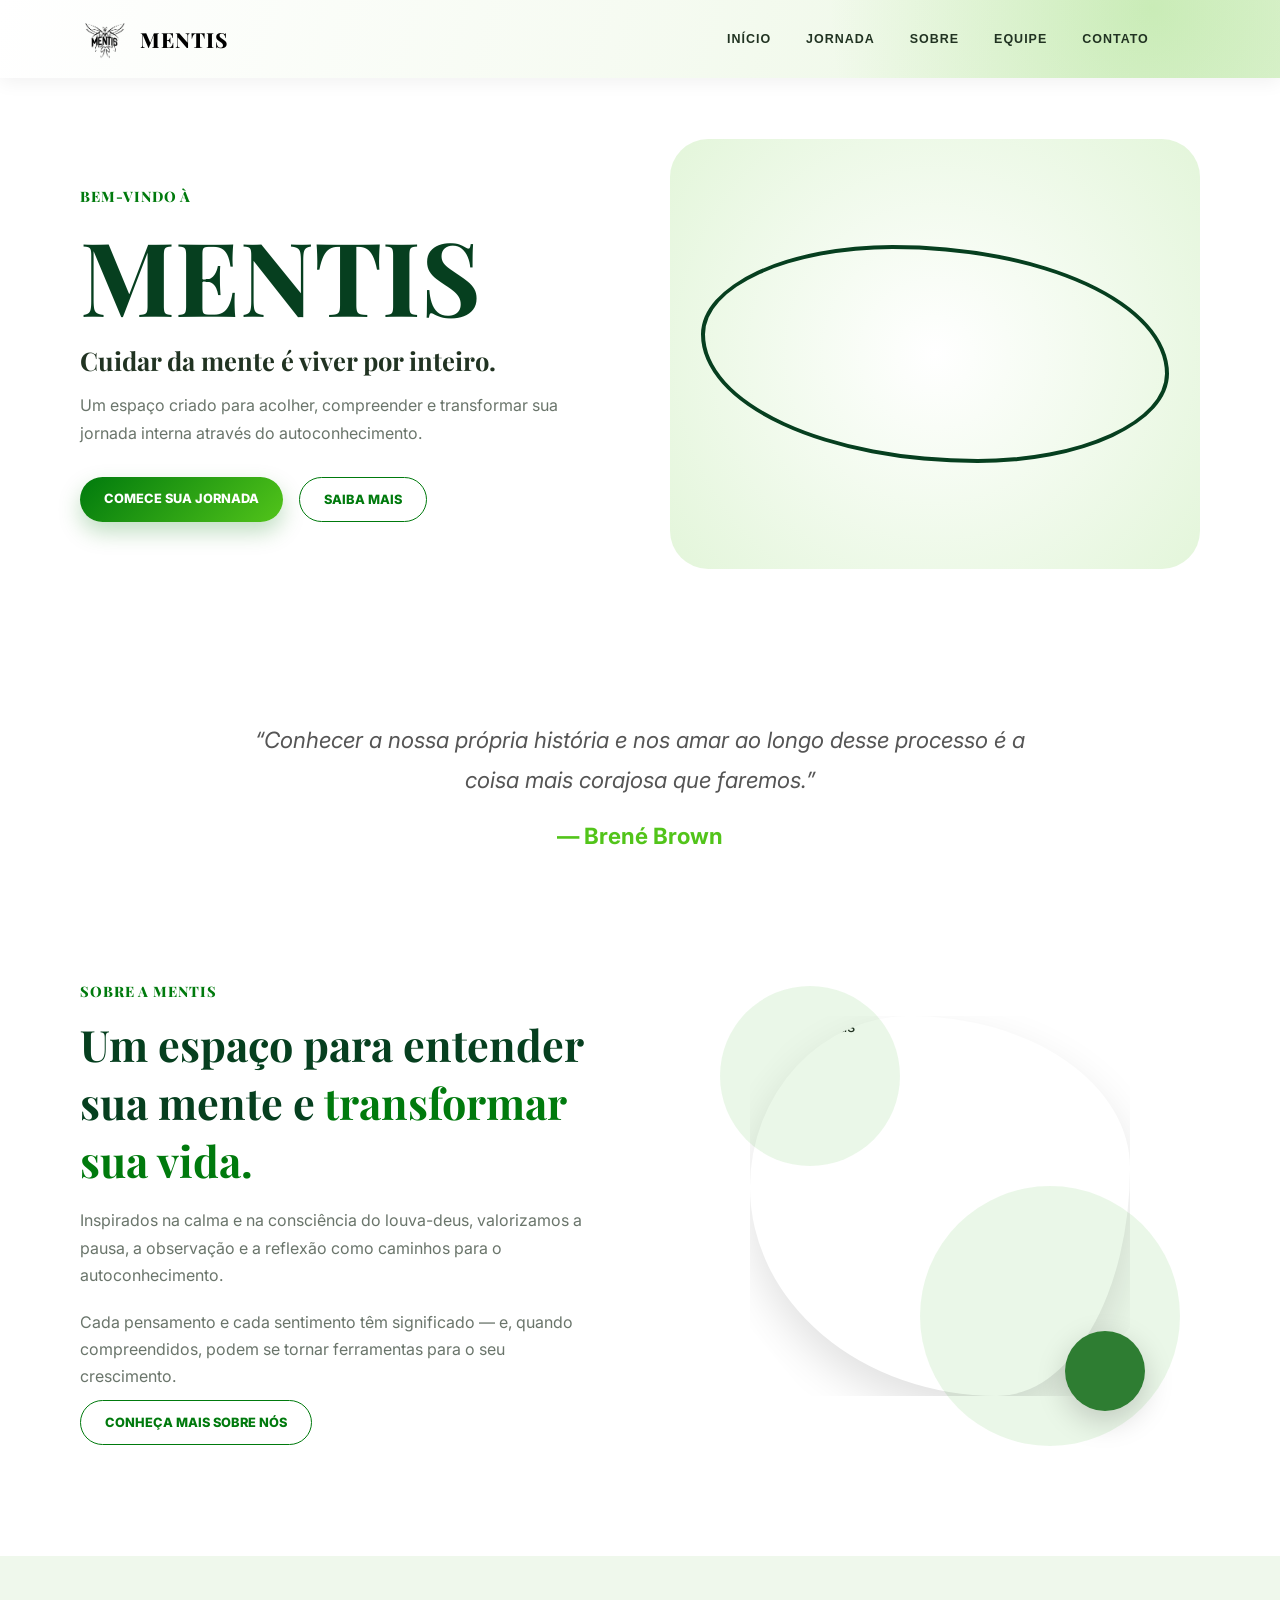
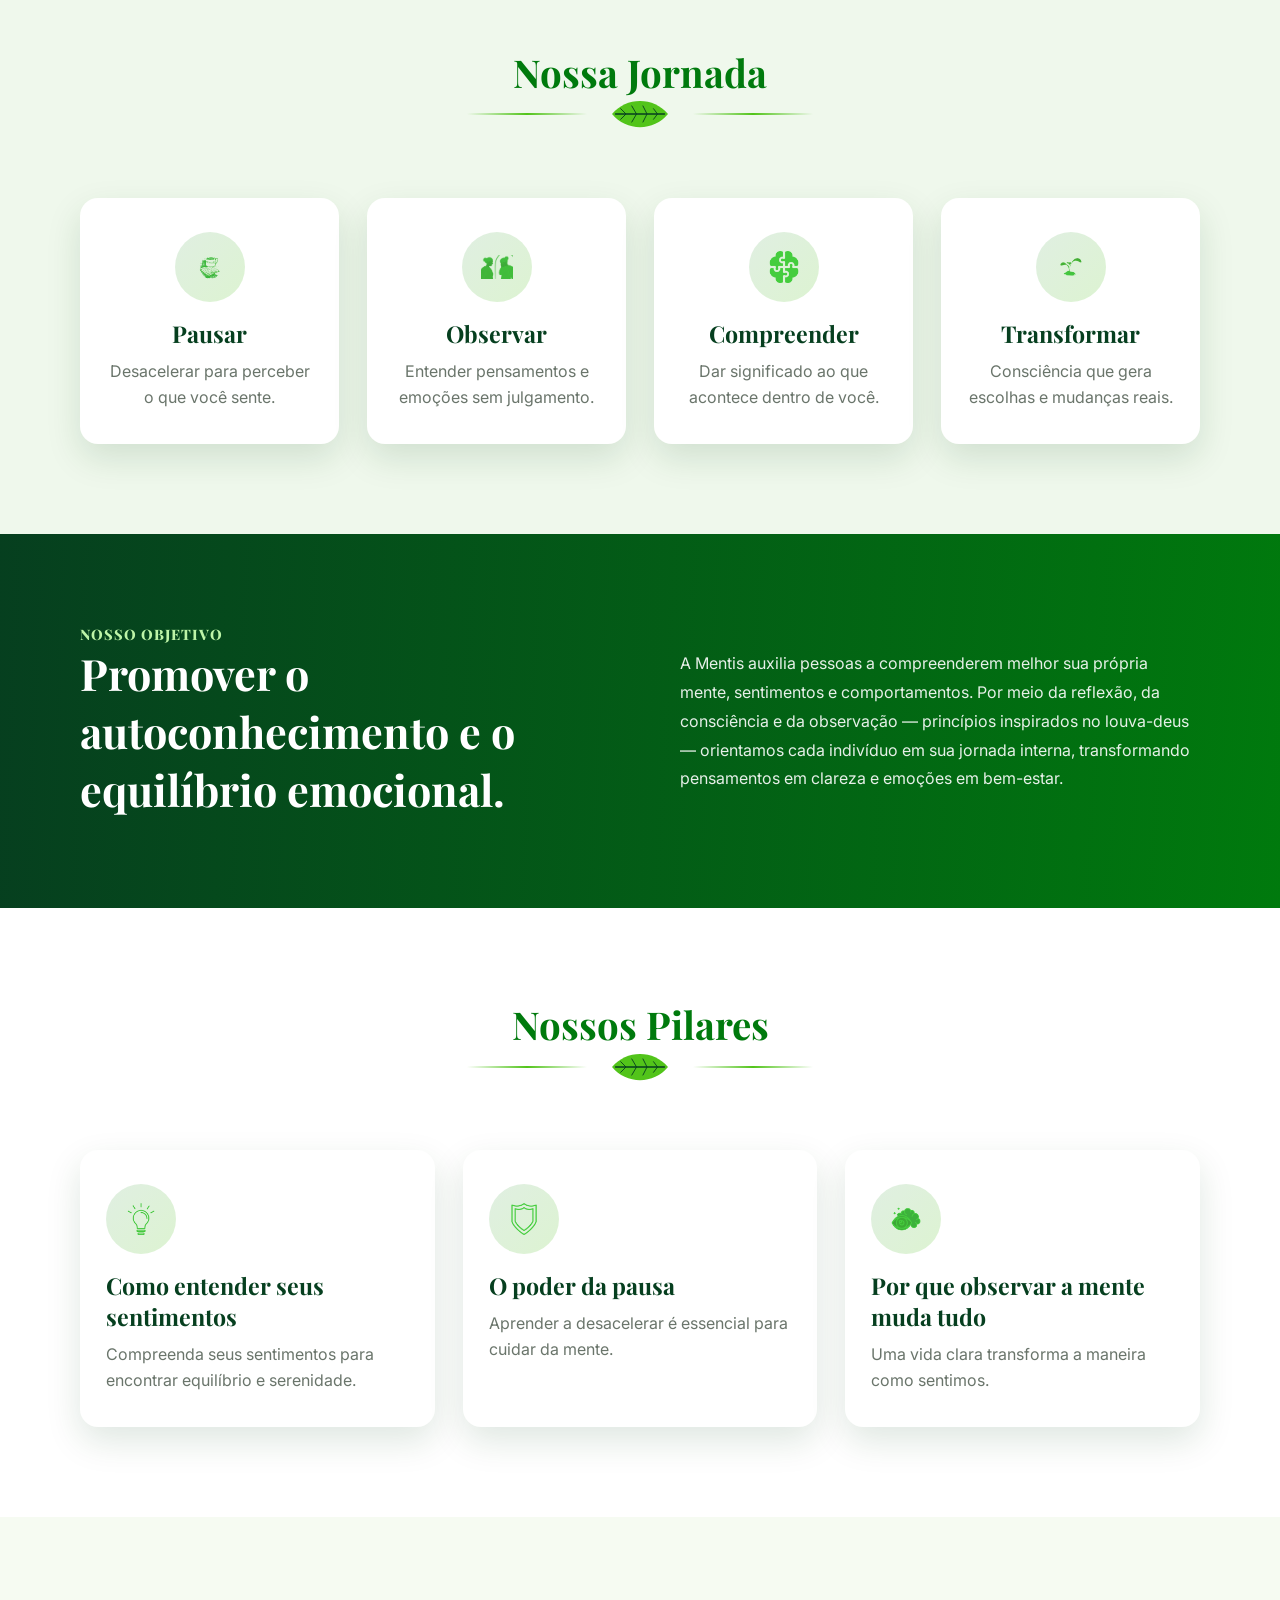
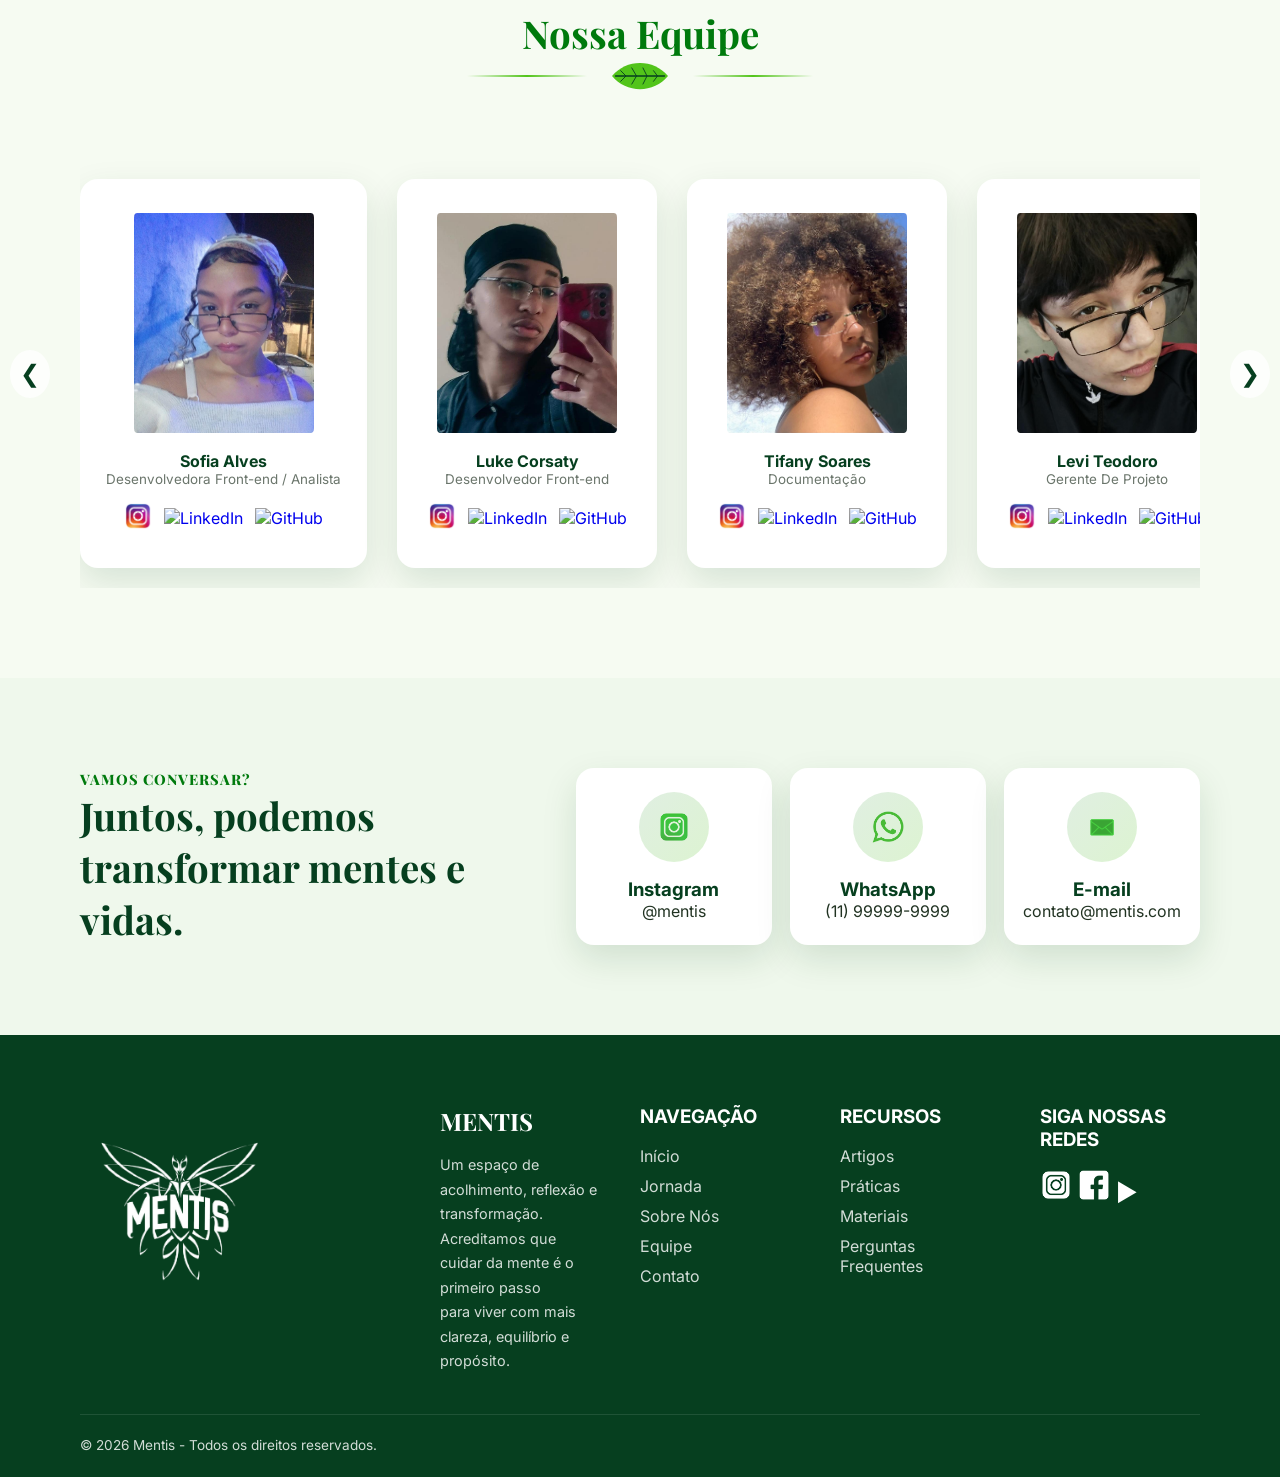
==== commit 77503620: "Corringindo erros" ====
--- a/index.html
+++ b/index.html
@@ -28,7 +28,7 @@
 
       <nav class="menu">
         <a href="#inicio">Início</a>
-        <a href="jornada.html">Jornada</a>
+        <a href="Jornada.html">Jornada</a>
         <a href="sobre.html">Sobre</a>
         <a href="#equipe">Equipe</a>
         <a href="#contato">Contato</a>
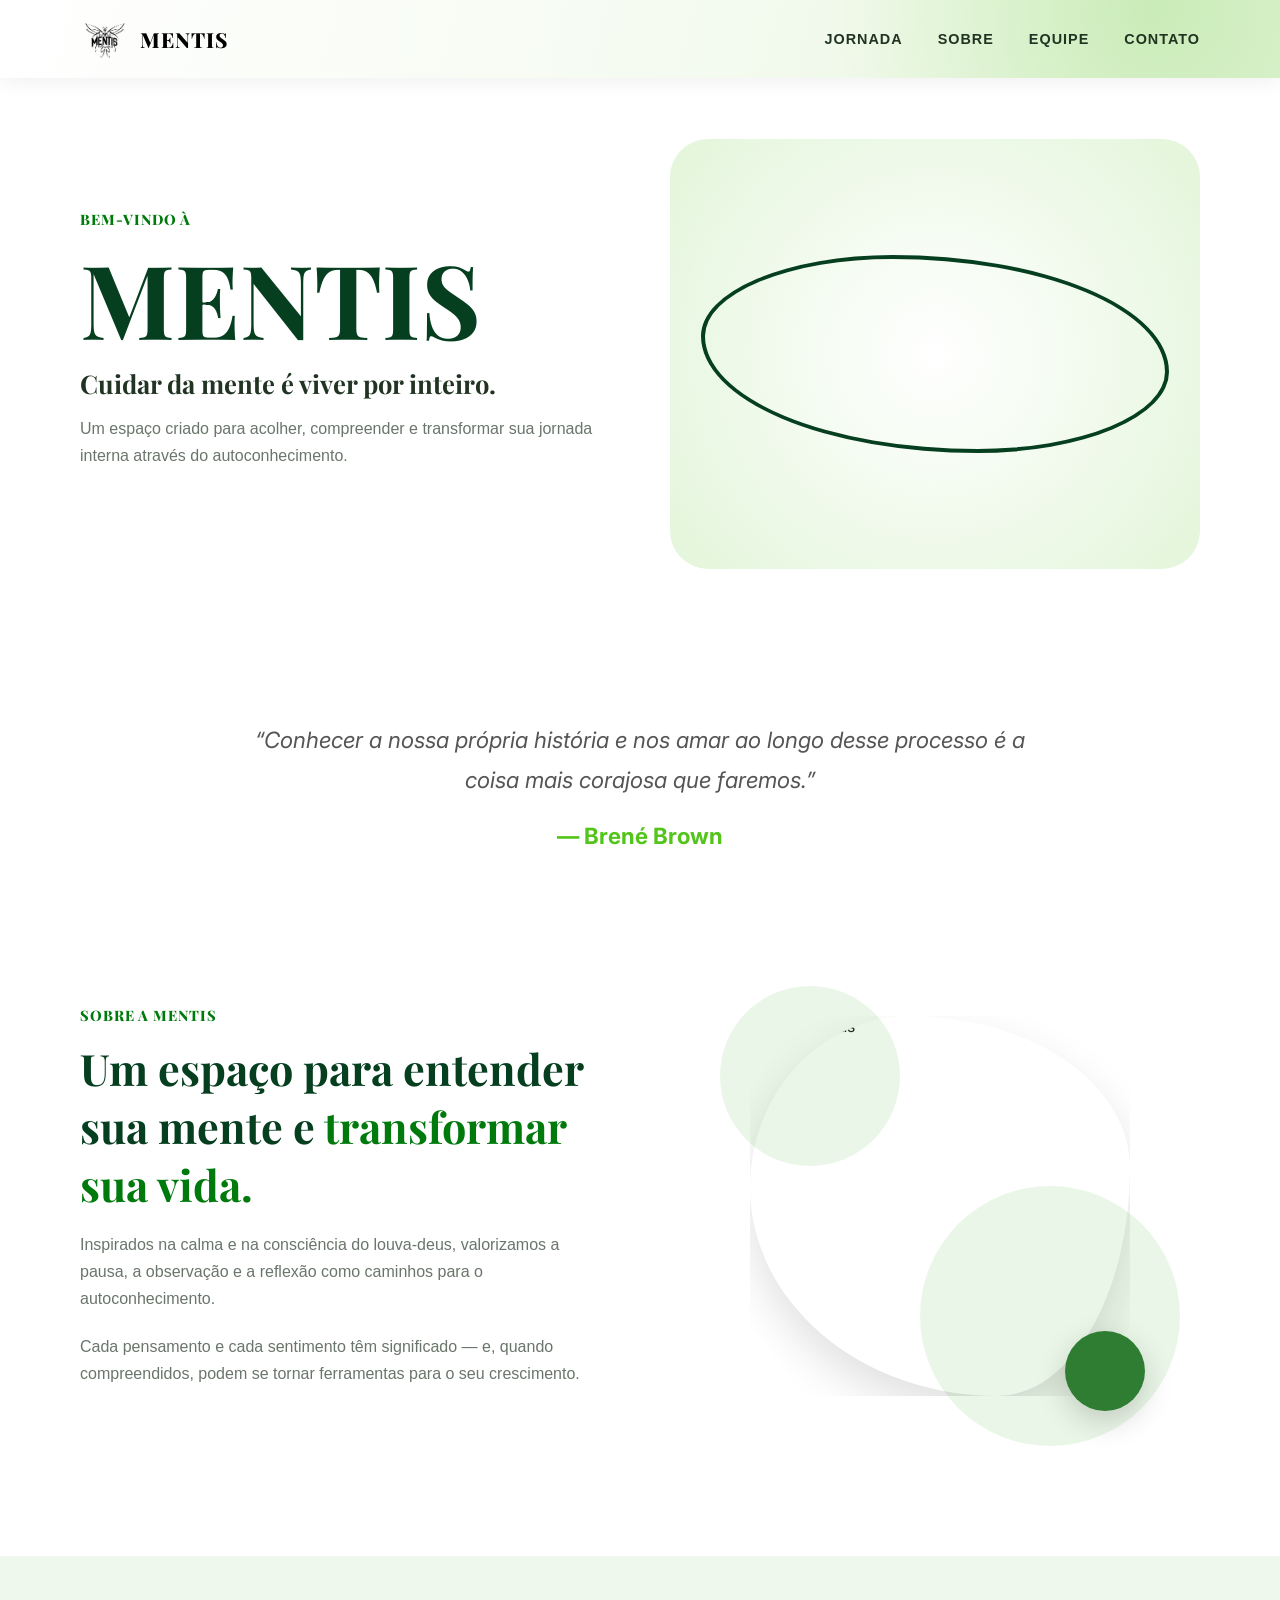
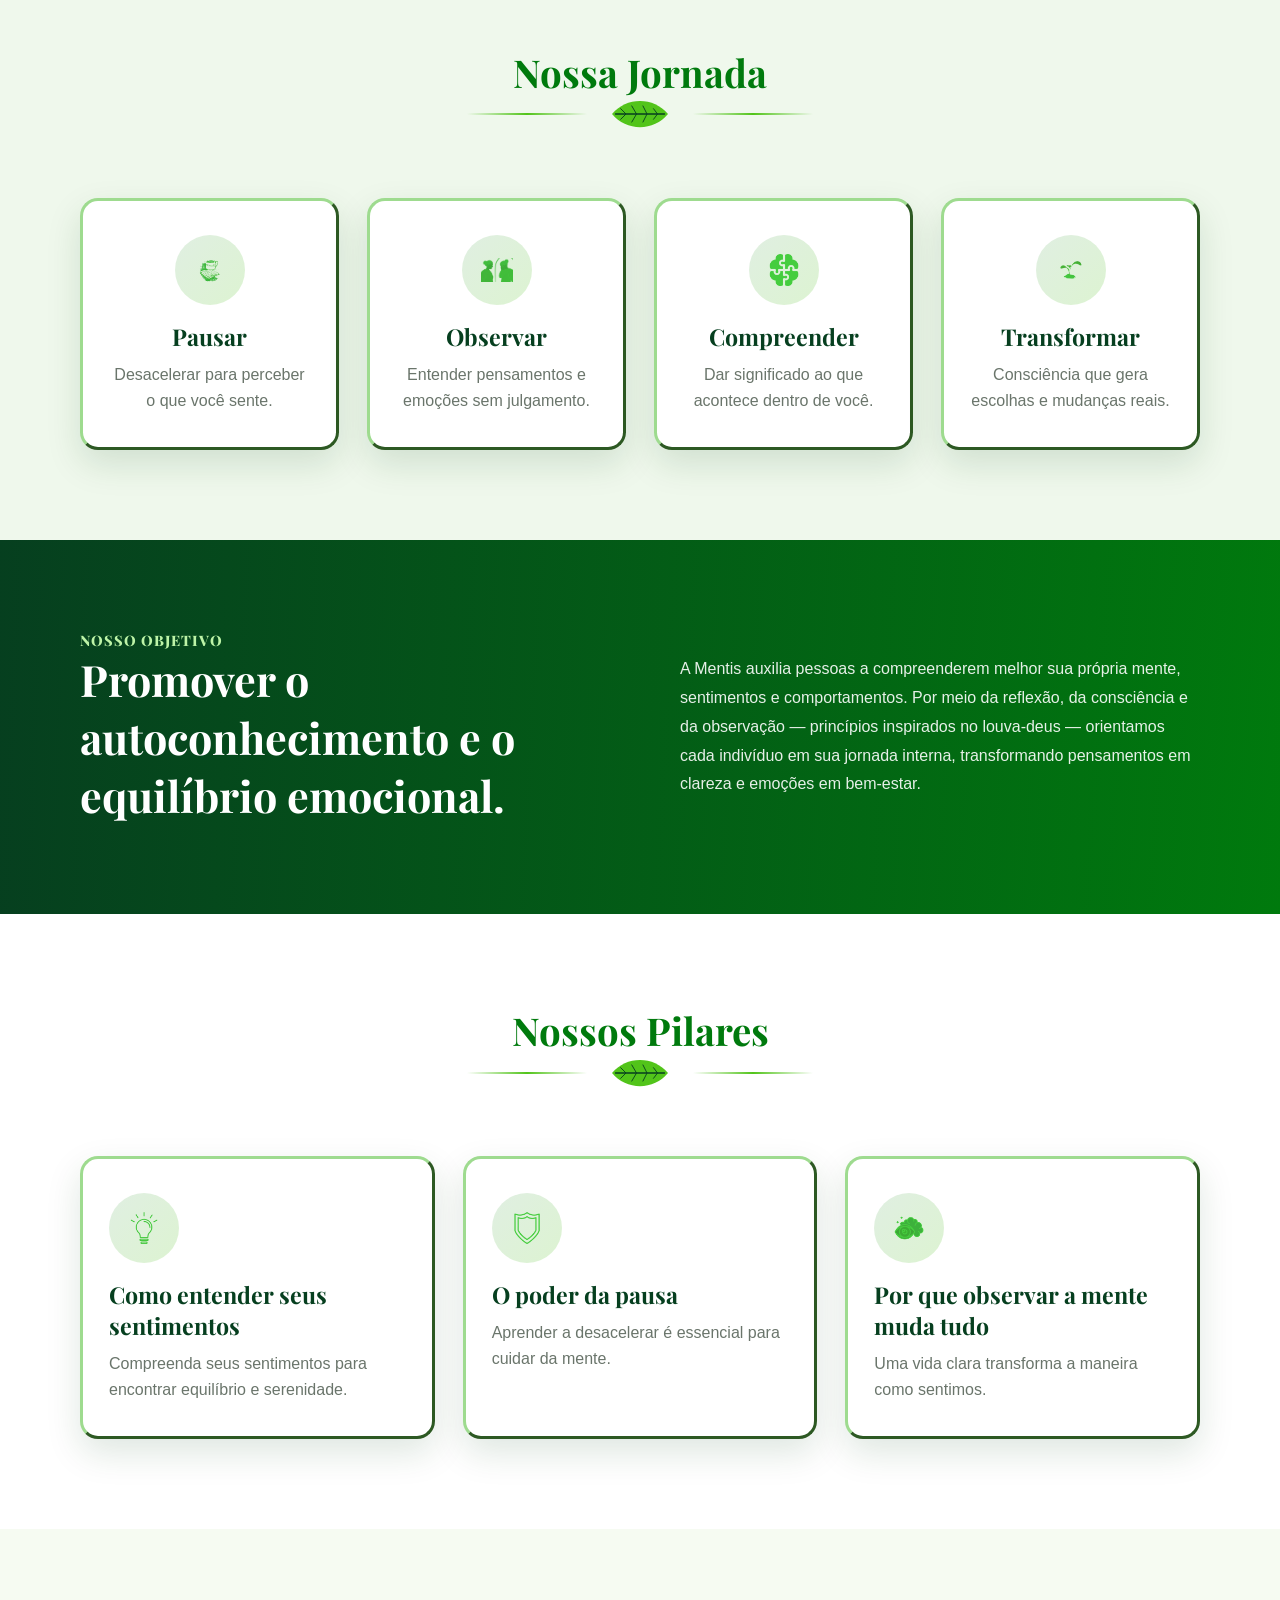
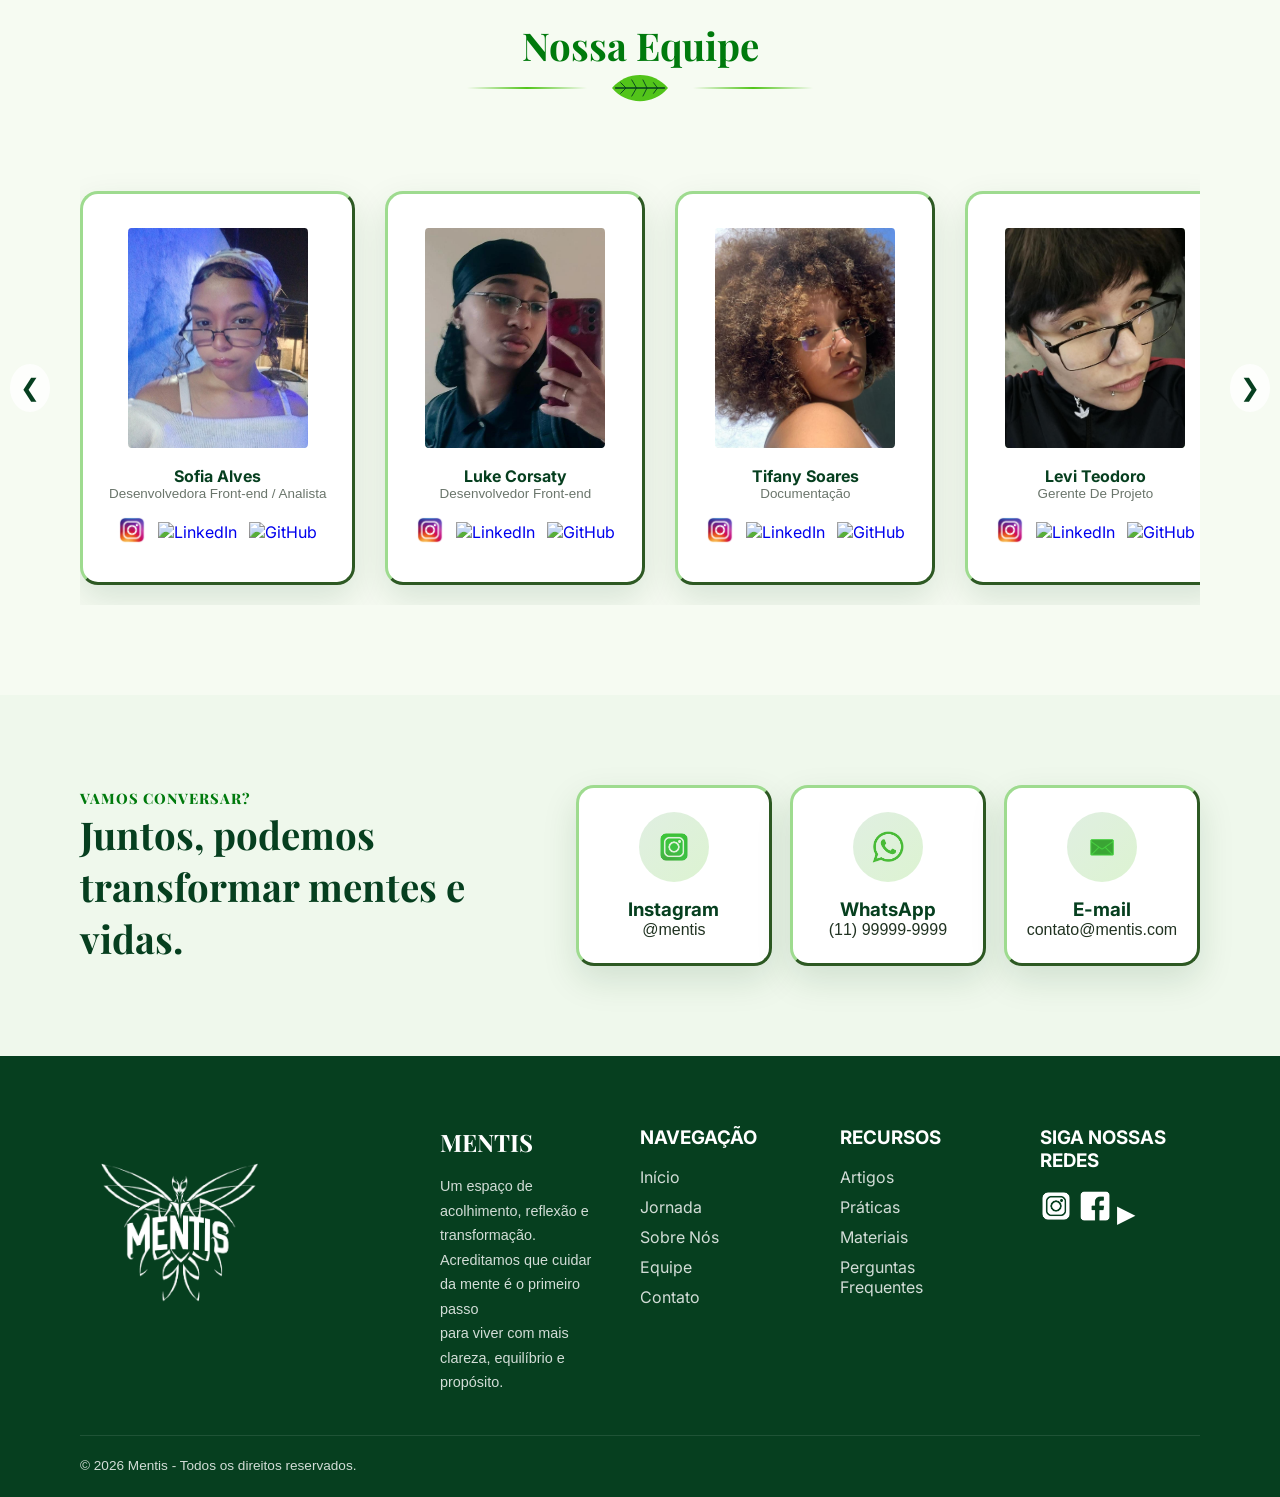
==== commit 1816d902: "Ajustes" ====
--- a/index.html
+++ b/index.html
@@ -13,7 +13,7 @@
     href="https://fonts.googleapis.com/css2?family=Inter:wght@400;500;600;700;800&family=Playfair+Display:wght@600;700&display=swap"
     rel="stylesheet">
 
-  <link rel="stylesheet" href="../CSS/style.css">
+  <link rel="stylesheet" href="./CSS/style.css">
 
 </head>
 
@@ -22,12 +22,11 @@
   <header class="header">
     <div class="container navbar">
       <div class="logo">
-        <div class="logo-icon"><img src="../image/image2.png" alt="Logo Mentis"></div>
+        <div class="logo-icon"><img src="./image/image2.png" alt="Logo Mentis"></div>
         <span class="logo-text">MENTIS</span>
       </div>
 
       <nav class="menu">
-        <a href="#inicio">Início</a>
         <a href="Jornada.html">Jornada</a>
         <a href="sobre.html">Sobre</a>
         <a href="#equipe">Equipe</a>
@@ -46,15 +45,11 @@
           Um espaço criado para acolher, compreender e transformar sua jornada interna através do autoconhecimento.
         </p>
 
-        <div class="hero-buttons">
-          <a href="#jornada" class="btn-primary">Comece sua jornada</a>
-          <a href="#sobre" class="btn-secondary">Saiba mais</a>
-        </div>
       </div>
 
       <div class="hero-logo">
         <h2><video autoplay muted loop playsinline>
-            <source src="../video/Logo_video.WEBM" type="video/WEBM">
+            <source src="./video/Logo_video.WEBM" type="video/webm">
           </video></h2>
       </div>
     </div>
@@ -78,28 +73,25 @@
           Cada pensamento e cada sentimento têm significado — e, quando compreendidos, podem se tornar ferramentas para
           o seu crescimento.
         </p>
-        <a href="sobre.html" class="btn-outline">Conheça mais sobre nós</a>
       </div>
 
       <div class="sobre-img">
-        <div class="sobre-img">
-
-          <div class="circle circle-1"></div>
-          <div class="circle circle-2"></div>
-
-          <div class="img-card">
-            <img
-              src="https://encrypted-tbn0.gstatic.com/images?q=tbn:ANd9GcRri1jzYYl0m2okLqWpjSvKD5E_SJZFcPzrqoM1vCvJcg&s=10"
-              alt="Louva-deus">
-          </div>
-
-          <div class="mini-icon">
-            <img
-              src="https://images.vexels.com/media/users/3/156246/isolated/preview/97d4253d79a9e59f19df904136673fc9-icone-de-flor-de-orquidea.png"
-              alt="">
-          </div>
-
-        </div>
+
+        <div class="circle circle-1"></div>
+        <div class="circle circle-2"></div>
+
+        <div class="img-card">
+          <img
+            src="https://encrypted-tbn0.gstatic.com/images?q=tbn:ANd9GcRri1jzYYl0m2okLqWpjSvKD5E_SJZFcPzrqoM1vCvJcg&s=10"
+            alt="Louva-deus">
+        </div>
+
+        <div class="mini-icon">
+          <img
+            src="https://images.vexels.com/media/users/3/156246/isolated/preview/97d4253d79a9e59f19df904136673fc9-icone-de-flor-de-orquidea.png"
+            alt="">
+        </div>
+
       </div>
     </div>
   </section>
@@ -141,25 +133,25 @@
 
       <div class="jornada-cards">
         <div class="card">
-          <div class="icon"><img src="../image/Pausa.png" alt="Pausar"></div>
+          <div class="icon"><img src="./image/Pausa.png" alt="Pausar"></div>
           <h3>Pausar</h3>
           <p>Desacelerar para perceber o que você sente.</p>
         </div>
 
         <div class="card">
-          <div class="icon"><img src="../image/Observar.png" alt="Observar"></div>
+          <div class="icon"><img src="./image/Observar.png" alt="Observar"></div>
           <h3>Observar</h3>
           <p>Entender pensamentos e emoções sem julgamento.</p>
         </div>
 
         <div class="card">
-          <div class="icon"><img src="../image/Compreender.png" alt="Compreender"></div>
+          <div class="icon"><img src="./image/Compreender.png" alt="Compreender"></div>
           <h3>Compreender</h3>
           <p>Dar significado ao que acontece dentro de você.</p>
         </div>
 
         <div class="card">
-          <div class="icon"><img src="../image/Transformar.png" alt="Transformar"></div>
+          <div class="icon"><img src="./image/Transformar.png" alt="Transformar"></div>
           <h3>Transformar</h3>
           <p>Consciência que gera escolhas e mudanças reais.</p>
         </div>
@@ -219,19 +211,19 @@
 
       <div class="pilares-cards">
         <div class="pilar-card">
-          <div class="icon"><img src="../image/Conscientizacao.png" alt=""></div>
+          <div class="icon"><img src="./image/Conscientizacao.png" alt=""></div>
           <h3>Como entender seus sentimentos</h3>
           <p>Compreenda seus sentimentos para encontrar equilíbrio e serenidade.</p>
         </div>
 
         <div class="pilar-card">
-          <div class="icon"><img src="../image/Prevencao.png" alt=""></div>
+          <div class="icon"><img src="./image/Prevencao.png" alt=""></div>
           <h3>O poder da pausa</h3>
           <p>Aprender a desacelerar é essencial para cuidar da mente.</p>
         </div>
 
         <div class="pilar-card">
-          <div class="icon"><img src="../image/Mente.png" alt=""></div>
+          <div class="icon"><img src="./image/Mente.png" alt=""></div>
           <h3>Por que observar a mente muda tudo</h3>
           <p>Uma vida clara transforma a maneira como sentimos.</p>
         </div>
@@ -280,11 +272,11 @@
         <div class="carousel-wrapper">
           <div class="carousel-track" id="teamCarousel">
             <div class="team-card">
-              <div class="team-photo"><img src="../image/Leo.jpeg" alt=""></div>
+              <div class="team-photo"><img src="./image/Leo.jpeg" alt=""></div>
               <h3>Leonardo Severo</h3>
               <p>Desenvolvedor FullStack</p>
               <div class="socials">
-                <a href="https://instagram.com/__l.severo__"><img src="../image/instagram.png" alt="Instagram"></a>
+                <a href="https://instagram.com/__l.severo__"><img src="./image/instagram.png" alt="Instagram"></a>
 
                 <a href="https://linkedin.com/"><img
                     src="https://encrypted-tbn0.gstatic.com/images?q=tbn:ANd9GcTDJRfIw7UELA3cTtTie0ZkjEjRdVf1wC33QlFlAEivdQ&s=10"
@@ -297,79 +289,79 @@
             </div>
 
             <div class="team-card">
-              <div class="team-photo"><img src="../image/Sofia.jpg" alt="Sofia Alves"></div>
+              <div class="team-photo"><img src="./image/Sofia.jpg" alt="Sofia Alves"></div>
               <h3>Sofia Alves</h3>
               <p>Desenvolvedora Front-end / Analista</p>
               <div class="socials">
-                <a href="https://instagram.com/soso.buscaiolo"><img src="../image/instagram.png" alt="Instagram"></a>
-
-                <a href="https://linkedin.com/"><img
-                    src="https://encrypted-tbn0.gstatic.com/images?q=tbn:ANd9GcTDJRfIw7UELA3cTtTie0ZkjEjRdVf1wC33QlFlAEivdQ&s=10"
-                    alt="LinkedIn"></a>
-
-                <a href="https://github.com/" target="_blank"><img
-                    src="https://encrypted-tbn0.gstatic.com/images?q=tbn:ANd9GcQmrNQEr1BtPseqNiD50__K2MIGPmqUF0jAwKXJ_NTDiw&s"
-                    alt="GitHub"></a>
-              </div>
-            </div>
-
-            <div class="team-card">
-              <div class="team-photo"><img src="../image/Luke.jpeg" alt=""></div>
+                <a href="https://instagram.com/soso.buscaiolo"><img src="./image/instagram.png" alt="Instagram"></a>
+
+                <a href="https://linkedin.com/"><img
+                    src="https://encrypted-tbn0.gstatic.com/images?q=tbn:ANd9GcTDJRfIw7UELA3cTtTie0ZkjEjRdVf1wC33QlFlAEivdQ&s=10"
+                    alt="LinkedIn"></a>
+
+                <a href="https://github.com/" target="_blank"><img
+                    src="https://encrypted-tbn0.gstatic.com/images?q=tbn:ANd9GcQmrNQEr1BtPseqNiD50__K2MIGPmqUF0jAwKXJ_NTDiw&s"
+                    alt="GitHub"></a>
+              </div>
+            </div>
+
+            <div class="team-card">
+              <div class="team-photo"><img src="./image/Luke.jpeg" alt=""></div>
               <h3>Luke Corsaty</h3>
               <p>Desenvolvedor Front-end</p>
               <div class="socials">
-                <a href="https://instagram.com/https.ruanluke"><img src="../image/instagram.png" alt="Instagram"></a>
-
-                <a href="https://linkedin.com/"><img
-                    src="https://encrypted-tbn0.gstatic.com/images?q=tbn:ANd9GcTDJRfIw7UELA3cTtTie0ZkjEjRdVf1wC33QlFlAEivdQ&s=10"
-                    alt="LinkedIn"></a>
-
-                <a href="https://github.com/" target="_blank"><img
-                    src="https://encrypted-tbn0.gstatic.com/images?q=tbn:ANd9GcQmrNQEr1BtPseqNiD50__K2MIGPmqUF0jAwKXJ_NTDiw&s"
-                    alt="GitHub"></a>
-              </div>
-            </div>
-
-            <div class="team-card">
-              <div class="team-photo"><img src="../image/Thifany.jpeg" alt=""></div>
+                <a href="https://instagram.com/https.ruanluke"><img src="./image/instagram.png" alt="Instagram"></a>
+
+                <a href="https://linkedin.com/"><img
+                    src="https://encrypted-tbn0.gstatic.com/images?q=tbn:ANd9GcTDJRfIw7UELA3cTtTie0ZkjEjRdVf1wC33QlFlAEivdQ&s=10"
+                    alt="LinkedIn"></a>
+
+                <a href="https://github.com/" target="_blank"><img
+                    src="https://encrypted-tbn0.gstatic.com/images?q=tbn:ANd9GcQmrNQEr1BtPseqNiD50__K2MIGPmqUF0jAwKXJ_NTDiw&s"
+                    alt="GitHub"></a>
+              </div>
+            </div>
+
+            <div class="team-card">
+              <div class="team-photo"><img src="./image/Thifany.jpeg" alt=""></div>
               <h3>Tifany Soares</h3>
               <p>Documentação</p>
               <div class="socials">
-                <a href="https://instagram.com/thhfany"><img src="../image/instagram.png" alt="Instagram"></a>
-
-                <a href="https://linkedin.com/"><img
-                    src="https://encrypted-tbn0.gstatic.com/images?q=tbn:ANd9GcTDJRfIw7UELA3cTtTie0ZkjEjRdVf1wC33QlFlAEivdQ&s=10"
-                    alt="LinkedIn"></a>
-
-                <a href="https://github.com/" target="_blank"><img
-                    src="https://encrypted-tbn0.gstatic.com/images?q=tbn:ANd9GcQmrNQEr1BtPseqNiD50__K2MIGPmqUF0jAwKXJ_NTDiw&s"
-                    alt="GitHub"></a>
-              </div>
-            </div>
-
-            <div class="team-card">
-              <div class="team-photo"><img src="../image/Levi.jpeg" alt="Levi Teodoro"></div>
+                <a href="https://instagram.com/thhfany"><img src="./image/instagram.png" alt="Instagram"></a>
+
+                <a href="https://linkedin.com/"><img
+                    src="https://encrypted-tbn0.gstatic.com/images?q=tbn:ANd9GcTDJRfIw7UELA3cTtTie0ZkjEjRdVf1wC33QlFlAEivdQ&s=10"
+                    alt="LinkedIn"></a>
+
+                <a href="https://github.com/" target="_blank"><img
+                    src="https://encrypted-tbn0.gstatic.com/images?q=tbn:ANd9GcQmrNQEr1BtPseqNiD50__K2MIGPmqUF0jAwKXJ_NTDiw&s"
+                    alt="GitHub"></a>
+              </div>
+            </div>
+
+            <div class="team-card">
+              <div class="team-photo"><img src="./image/Levi.jpeg" alt="Levi Teodoro"></div>
               <h3>Levi Teodoro</h3>
               <p>Gerente De Projeto</p>
               <div class="socials">
-                <a href="https://instagram.com/co6wei"><img src="../image/instagram.png" alt="Instagram"></a>
-
-                <a href="https://linkedin.com/"><img
-                    src="https://encrypted-tbn0.gstatic.com/images?q=tbn:ANd9GcTDJRfIw7UELA3cTtTie0ZkjEjRdVf1wC33QlFlAEivdQ&s=10"
-                    alt="LinkedIn"></a>
-
-                <a href="https://github.com/" target="_blank"><img
-                    src="https://encrypted-tbn0.gstatic.com/images?q=tbn:ANd9GcQmrNQEr1BtPseqNiD50__K2MIGPmqUF0jAwKXJ_NTDiw&s"
-                    alt="GitHub"></a>
-              </div>
-            </div>
-
-            <div class="team-card">
-              <div class="team-photo"><img src="../image/Esther.jpeg" alt="Esther Baestero"></div>
+                <a href="https://instagram.com/co6wei"><img src="./image/instagram.png" alt="Instagram"></a>
+
+                <a href="https://linkedin.com/"><img
+                    src="https://encrypted-tbn0.gstatic.com/images?q=tbn:ANd9GcTDJRfIw7UELA3cTtTie0ZkjEjRdVf1wC33QlFlAEivdQ&s=10"
+                    alt="LinkedIn"></a>
+
+                <a href="https://github.com/" target="_blank"><img
+                    src="https://encrypted-tbn0.gstatic.com/images?q=tbn:ANd9GcQmrNQEr1BtPseqNiD50__K2MIGPmqUF0jAwKXJ_NTDiw&s"
+                    alt="GitHub"></a>
+              </div>
+            </div>
+
+            <div class="team-card">
+              <div class="team-photo"><img src="./image/Esther.jpeg" alt="Esther Baestero"></div>
               <h3>Esther Baestero</h3>
               <p>CEO</p>
               <div class="socials">
-                <a href="https://instagram.com/baesteroo"><img src="../image/instagram.png" alt="Instagram"></a>
+                <a href="https://instagram.com/baesteroo"><img src="./image/instagram.png" alt="Instagram"></a>
 
                 <a href="https://linkedin.com/"><img
                     src="https://encrypted-tbn0.gstatic.com/images?q=tbn:ANd9GcTDJRfIw7UELA3cTtTie0ZkjEjRdVf1wC33QlFlAEivdQ&s=10"
@@ -382,28 +374,28 @@
             </div>
 
             <div class="team-card">
-              <div class="team-photo"><img src="../image/Davi.jpeg" alt="Davi Rocha"></div>
+              <div class="team-photo"><img src="./image/Davi.jpeg" alt="Davi Rocha"></div>
               <h3>Davi Rocha</h3>
               <p>NI</p>
               <div class="socials">
-                <a href="https://instagram.com/"><img src="../image/instagram.png" alt="Instagram"></a>
-
-                <a href="https://linkedin.com/"><img
-                    src="https://encrypted-tbn0.gstatic.com/images?q=tbn:ANd9GcTDJRfIw7UELA3cTtTie0ZkjEjRdVf1wC33QlFlAEivdQ&s=10"
-                    alt="LinkedIn"></a>
-
-                <a href="https://github.com/" target="_blank"><img
-                    src="https://encrypted-tbn0.gstatic.com/images?q=tbn:ANd9GcQmrNQEr1BtPseqNiD50__K2MIGPmqUF0jAwKXJ_NTDiw&s"
-                    alt="GitHub"></a>
-              </div>
-            </div>
-
-            <div class="team-card">
-              <div class="team-photo"><img src="../image/Daniel.jpeg" alt="Daniel Oliveira"></div>
+                <a href="https://instagram.com/"><img src="./image/instagram.png" alt="Instagram"></a>
+
+                <a href="https://linkedin.com/"><img
+                    src="https://encrypted-tbn0.gstatic.com/images?q=tbn:ANd9GcTDJRfIw7UELA3cTtTie0ZkjEjRdVf1wC33QlFlAEivdQ&s=10"
+                    alt="LinkedIn"></a>
+
+                <a href="https://github.com/" target="_blank"><img
+                    src="https://encrypted-tbn0.gstatic.com/images?q=tbn:ANd9GcQmrNQEr1BtPseqNiD50__K2MIGPmqUF0jAwKXJ_NTDiw&s"
+                    alt="GitHub"></a>
+              </div>
+            </div>
+
+            <div class="team-card">
+              <div class="team-photo"><img src="./image/Daniel.jpeg" alt="Daniel Oliveira"></div>
               <h3>Daniel Oliveira</h3>
               <p>Desenvolvedor Front-end</p>
               <div class="socials">
-                <a href="https://instagram.com/danie_valencc"><img src="../image/instagram.png" alt="Instagram"></a>
+                <a href="https://instagram.com/danie_valencc"><img src="./image/instagram.png" alt="Instagram"></a>
 
                 <a href="https://linkedin.com/"><img
                     src="https://encrypted-tbn0.gstatic.com/images?q=tbn:ANd9GcTDJRfIw7UELA3cTtTie0ZkjEjRdVf1wC33QlFlAEivdQ&s=10"
@@ -416,232 +408,47 @@
             </div>
 
             <div class="team-card">
-              <div class="team-photo"><img src="../image/Mariana.jpeg" alt=""></div>
+              <div class="team-photo"><img src="./image/Mariana.jpeg" alt=""></div>
               <h3>Mariana Ramos</h3>
               <p>Designer / DBA - Banco de Dados</p>
               <div class="socials">
-                <a href="https://instagram.com/m_b3rnardes"><img src="../image/instagram.png" alt="Instagram"></a>
-
-                <a href="https://linkedin.com/"><img
-                    src="https://encrypted-tbn0.gstatic.com/images?q=tbn:ANd9GcTDJRfIw7UELA3cTtTie0ZkjEjRdVf1wC33QlFlAEivdQ&s=10"
-                    alt="LinkedIn"></a>
-
-                <a href="https://github.com/" target="_blank"><img
-                    src="https://encrypted-tbn0.gstatic.com/images?q=tbn:ANd9GcQmrNQEr1BtPseqNiD50__K2MIGPmqUF0jAwKXJ_NTDiw&s"
-                    alt="GitHub"></a>
-              </div>
-            </div>
-
-            <div class="team-card">
-              <div class="team-photo"><img src="../image/Nicollas.jpeg" alt="Nicollas Oliveira"></div>
+                <a href="https://instagram.com/m_b3rnardes"><img src="./image/instagram.png" alt="Instagram"></a>
+
+                <a href="https://linkedin.com/"><img
+                    src="https://encrypted-tbn0.gstatic.com/images?q=tbn:ANd9GcTDJRfIw7UELA3cTtTie0ZkjEjRdVf1wC33QlFlAEivdQ&s=10"
+                    alt="LinkedIn"></a>
+
+                <a href="https://github.com/" target="_blank"><img
+                    src="https://encrypted-tbn0.gstatic.com/images?q=tbn:ANd9GcQmrNQEr1BtPseqNiD50__K2MIGPmqUF0jAwKXJ_NTDiw&s"
+                    alt="GitHub"></a>
+              </div>
+            </div>
+
+            <div class="team-card">
+              <div class="team-photo"><img src="./image/Nicollas.jpeg" alt="Nicollas Oliveira"></div>
               <h3>Nicollas Oliveira</h3>
               <p>NI</p>
               <div class="socials">
-                <a href="https://instagram.com/nicols.olv"><img src="../image/instagram.png" alt="Instagram"></a>
-
-                <a href="https://linkedin.com/"><img
-                    src="https://encrypted-tbn0.gstatic.com/images?q=tbn:ANd9GcTDJRfIw7UELA3cTtTie0ZkjEjRdVf1wC33QlFlAEivdQ&s=10"
-                    alt="LinkedIn"></a>
-
-                <a href="https://github.com/" target="_blank"><img
-                    src="https://encrypted-tbn0.gstatic.com/images?q=tbn:ANd9GcQmrNQEr1BtPseqNiD50__K2MIGPmqUF0jAwKXJ_NTDiw&s"
-                    alt="GitHub"></a>
-              </div>
-            </div>
-
-            <div class="team-card">
-              <div class="team-photo"><img src="../image/Ana.jpeg" alt="Ana Julia"></div>
+                <a href="https://instagram.com/nicols.olv"><img src="./image/instagram.png" alt="Instagram"></a>
+
+                <a href="https://linkedin.com/"><img
+                    src="https://encrypted-tbn0.gstatic.com/images?q=tbn:ANd9GcTDJRfIw7UELA3cTtTie0ZkjEjRdVf1wC33QlFlAEivdQ&s=10"
+                    alt="LinkedIn"></a>
+
+                <a href="https://github.com/" target="_blank"><img
+                    src="https://encrypted-tbn0.gstatic.com/images?q=tbn:ANd9GcQmrNQEr1BtPseqNiD50__K2MIGPmqUF0jAwKXJ_NTDiw&s"
+                    alt="GitHub"></a>
+              </div>
+            </div>
+
+            <div class="team-card">
+              <div class="team-photo"><img src="./image/Ana.jpeg" alt="Ana Julia"></div>
               <h3>Ana Julia</h3>
               <p>Analista de Sistemas</p>
               <div class="socials">
-                <a href="https://instagram.com/najutones"><img src="../image/instagram.png" alt="Instagram"></a>
+                <a href="https://instagram.com/najutones"><img src="./image/instagram.png" alt="Instagram"></a>
 
                 <a href="https://linkedin.com/najutones"><img
-                    src="https://encrypted-tbn0.gstatic.com/images?q=tbn:ANd9GcTDJRfIw7UELA3cTtTie0ZkjEjRdVf1wC33QlFlAEivdQ&s=10"
-                    alt="LinkedIn"></a>
-
-                <a href="https://github.com/" target="_blank"><img
-                    src="https://encrypted-tbn0.gstatic.com/images?q=tbn:ANd9GcQmrNQEr1BtPseqNiD50__K2MIGPmqUF0jAwKXJ_NTDiw&s"
-                    alt="GitHub"></a>
-              </div>
-            </div>
-            <div class="team-card">
-              <div class="team-photo"><img src="../image/Leo.jpeg" alt=""></div>
-              <h3>Leonardo Severo</h3>
-              <p>Desenvolvedor FullStack</p>
-              <div class="socials">
-                <a href="https://instagram.com/__l.severo__"><img src="../image/instagram.png" alt="Instagram"></a>
-
-                <a href="https://linkedin.com/"><img
-                    src="https://encrypted-tbn0.gstatic.com/images?q=tbn:ANd9GcTDJRfIw7UELA3cTtTie0ZkjEjRdVf1wC33QlFlAEivdQ&s=10"
-                    alt="LinkedIn"></a>
-
-                <a href="https://github.com/Fantasminha20" target="_blank"><img
-                    src="https://encrypted-tbn0.gstatic.com/images?q=tbn:ANd9GcQmrNQEr1BtPseqNiD50__K2MIGPmqUF0jAwKXJ_NTDiw&s"
-                    alt="GitHub"></a>
-              </div>
-            </div>
-
-            <div class="team-card">
-              <div class="team-photo"><img src="../image/Sofia.jpg" alt=""></div>
-              <h3>Sofia Alves</h3>
-              <p>Desenvolvedora Front-end / Analista</p>
-              <div class="socials">
-                <a href="https://instagram.com/soso.buscaiolo"><img src="../image/instagram.png" alt="Instagram"></a>
-
-                <a href="https://linkedin.com/"><img
-                    src="https://encrypted-tbn0.gstatic.com/images?q=tbn:ANd9GcTDJRfIw7UELA3cTtTie0ZkjEjRdVf1wC33QlFlAEivdQ&s=10"
-                    alt="LinkedIn"></a>
-
-                <a href="https://github.com/" target="_blank"><img
-                    src="https://encrypted-tbn0.gstatic.com/images?q=tbn:ANd9GcQmrNQEr1BtPseqNiD50__K2MIGPmqUF0jAwKXJ_NTDiw&s"
-                    alt="GitHub"></a>
-              </div>
-            </div>
-
-            <div class="team-card">
-              <div class="team-photo"><img src="../image/Luke.jpeg" alt=""></div>
-              <h3>Luke Corsaty</h3>
-              <p>Desenvolvedor Front-end</p>
-              <div class="socials">
-                <a href="https://instagram.com/https.ruanluke"><img src="../image/instagram.png" alt="Instagram"></a>
-
-                <a href="https://linkedin.com/"><img
-                    src="https://encrypted-tbn0.gstatic.com/images?q=tbn:ANd9GcTDJRfIw7UELA3cTtTie0ZkjEjRdVf1wC33QlFlAEivdQ&s=10"
-                    alt="LinkedIn"></a>
-
-                <a href="https://github.com/" target="_blank"><img
-                    src="https://encrypted-tbn0.gstatic.com/images?q=tbn:ANd9GcQmrNQEr1BtPseqNiD50__K2MIGPmqUF0jAwKXJ_NTDiw&s"
-                    alt="GitHub"></a>
-              </div>
-            </div>
-
-            <div class="team-card">
-              <div class="team-photo"><img src="../image/Thifany.jpeg" alt=""></div>
-              <h3>Tifany Soares</h3>
-              <p>Documentação</p>
-              <div class="socials">
-                <a href="https://instagram.com/thhfany"><img src="../image/instagram.png" alt="Instagram"></a>
-
-                <a href="https://linkedin.com/"><img
-                    src="https://encrypted-tbn0.gstatic.com/images?q=tbn:ANd9GcTDJRfIw7UELA3cTtTie0ZkjEjRdVf1wC33QlFlAEivdQ&s=10"
-                    alt="LinkedIn"></a>
-
-                <a href="https://github.com/" target="_blank"><img
-                    src="https://encrypted-tbn0.gstatic.com/images?q=tbn:ANd9GcQmrNQEr1BtPseqNiD50__K2MIGPmqUF0jAwKXJ_NTDiw&s"
-                    alt="GitHub"></a>
-              </div>
-            </div>
-
-            <div class="team-card">
-              <div class="team-photo"><img src="../image/Levi.jpeg" alt="Levi Teodoro"></div>
-              <h3>Levi Teodoro</h3>
-              <p>Gerente De Projeto</p>
-              <div class="socials">
-                <a href="https://instagram.com/co6wei"><img src="../image/instagram.png" alt="Instagram"></a>
-
-                <a href="https://linkedin.com/"><img
-                    src="https://encrypted-tbn0.gstatic.com/images?q=tbn:ANd9GcTDJRfIw7UELA3cTtTie0ZkjEjRdVf1wC33QlFlAEivdQ&s=10"
-                    alt="LinkedIn"></a>
-
-                <a href="https://github.com/" target="_blank"><img
-                    src="https://encrypted-tbn0.gstatic.com/images?q=tbn:ANd9GcQmrNQEr1BtPseqNiD50__K2MIGPmqUF0jAwKXJ_NTDiw&s"
-                    alt="GitHub"></a>
-              </div>
-            </div>
-
-            <div class="team-card">
-              <div class="team-photo"><img src="../image/Esther.jpeg" alt="Esther Baestero"></div>
-              <h3>Esther Baestero</h3>
-              <p>CEO</p>
-              <div class="socials">
-                <a href="https://instagram.com/baesteroo"><img src="../image/instagram.png" alt="Instagram"></a>
-
-                <a href="https://linkedin.com/"><img
-                    src="https://encrypted-tbn0.gstatic.com/images?q=tbn:ANd9GcTDJRfIw7UELA3cTtTie0ZkjEjRdVf1wC33QlFlAEivdQ&s=10"
-                    alt="LinkedIn"></a>
-
-                <a href="https://github.com/baesteroo" target="_blank"><img
-                    src="https://encrypted-tbn0.gstatic.com/images?q=tbn:ANd9GcQmrNQEr1BtPseqNiD50__K2MIGPmqUF0jAwKXJ_NTDiw&s"
-                    alt="GitHub"></a>
-              </div>
-            </div>
-
-            <div class="team-card">
-              <div class="team-photo"><img src="../image/Davi.jpeg" alt=""></div>
-              <h3>Davi Rocha</h3>
-              <p>NI</p>
-              <div class="socials">
-                <a href="https://instagram.com/"><img src="../image/instagram.png" alt="Instagram"></a>
-
-                <a href="https://linkedin.com/"><img
-                    src="https://encrypted-tbn0.gstatic.com/images?q=tbn:ANd9GcTDJRfIw7UELA3cTtTie0ZkjEjRdVf1wC33QlFlAEivdQ&s=10"
-                    alt="LinkedIn"></a>
-
-                <a href="https://github.com/" target="_blank"><img
-                    src="https://encrypted-tbn0.gstatic.com/images?q=tbn:ANd9GcQmrNQEr1BtPseqNiD50__K2MIGPmqUF0jAwKXJ_NTDiw&s"
-                    alt="GitHub"></a>
-              </div>
-            </div>
-
-            <div class="team-card">
-              <div class="team-photo"><img src="../image/Daniel.jpeg" alt=""></div>
-              <h3>Daniel Oliveira</h3>
-              <p>Desenvolvedor Front-end</p>
-              <div class="socials">
-                <a href="https://instagram.com/danie_valencc"><img src="../image/instagram.png" alt="Instagram"></a>
-
-                <a href="https://linkedin.com/"><img
-                    src="https://encrypted-tbn0.gstatic.com/images?q=tbn:ANd9GcTDJRfIw7UELA3cTtTie0ZkjEjRdVf1wC33QlFlAEivdQ&s=10"
-                    alt="LinkedIn"></a>
-
-                <a href="https://github.com/danicreu1000" target="_blank"><img
-                    src="https://encrypted-tbn0.gstatic.com/images?q=tbn:ANd9GcQmrNQEr1BtPseqNiD50__K2MIGPmqUF0jAwKXJ_NTDiw&s"
-                    alt="GitHub"></a>
-              </div>
-            </div>
-
-            <div class="team-card">
-              <div class="team-photo"><img src="../image/Mariana.jpeg" alt=""></div>
-              <h3>Mariana Ramos</h3>
-              <p>Designer / DBA - Banco de Dados</p>
-              <div class="socials">
-                <a href="https://instagram.com/m_b3rnardes"><img src="../image/instagram.png" alt="Instagram"></a>
-
-                <a href="https://linkedin.com/"><img
-                    src="https://encrypted-tbn0.gstatic.com/images?q=tbn:ANd9GcTDJRfIw7UELA3cTtTie0ZkjEjRdVf1wC33QlFlAEivdQ&s=10"
-                    alt="LinkedIn"></a>
-
-                <a href="https://github.com/" target="_blank"><img
-                    src="https://encrypted-tbn0.gstatic.com/images?q=tbn:ANd9GcQmrNQEr1BtPseqNiD50__K2MIGPmqUF0jAwKXJ_NTDiw&s"
-                    alt="GitHub"></a>
-              </div>
-            </div>
-            <div class="team-card">
-              <div class="team-photo"><img src="../image/Nicollas.jpeg" alt="Nicollas Oliveira"></div>
-              <h3>Nicollas Oliveira</h3>
-              <p>NI</p>
-              <div class="socials">
-                <a href="https://instagram.com/nicols.olv"><img src="../image/instagram.png" alt="Instagram"></a>
-
-                <a href="https://linkedin.com/"><img
-                    src="https://encrypted-tbn0.gstatic.com/images?q=tbn:ANd9GcTDJRfIw7UELA3cTtTie0ZkjEjRdVf1wC33QlFlAEivdQ&s=10"
-                    alt="LinkedIn"></a>
-
-                <a href="https://github.com/" target="_blank"><img
-                    src="https://encrypted-tbn0.gstatic.com/images?q=tbn:ANd9GcQmrNQEr1BtPseqNiD50__K2MIGPmqUF0jAwKXJ_NTDiw&s"
-                    alt="GitHub"></a>
-              </div>
-            </div>
-
-            <div class="team-card">
-              <div class="team-photo"><img src="../image/Ana.jpeg" alt="Ana Julia"></div>
-              <h3>Ana Julia</h3>
-              <p>Analista de Sistemas</p>
-              <div class="socials">
-                <a href="https://instagram.com/najutones"><img src="../image/instagram.png" alt="Instagram"></a>
-
-                <a href="https://linkedin.com/"><img
                     src="https://encrypted-tbn0.gstatic.com/images?q=tbn:ANd9GcTDJRfIw7UELA3cTtTie0ZkjEjRdVf1wC33QlFlAEivdQ&s=10"
                     alt="LinkedIn"></a>
 
@@ -667,19 +474,19 @@
 
       <div class="contato-cards">
         <div class="contato-card">
-          <div class="icon"><img src="../image/instagram.png" alt="Instagram"></div>
+          <div class="icon"><img src="./image/instagram.png" alt="Instagram"></div>
           <h3>Instagram</h3>
           <p>@mentis</p>
         </div>
 
         <div class="contato-card">
-          <div class="icon"><img src="../image/whatsapp.png" alt="WhatsApp"></div>
+          <div class="icon"><img src="./image/whatsapp.png" alt="WhatsApp"></div>
           <h3>WhatsApp</h3>
           <p>(11) 99999-9999</p>
         </div>
 
         <div class="contato-card">
-          <div class="icon"><img src="../image/email.png" alt="E-mail"></div>
+          <div class="icon"><img src="./image/email.png" alt="E-mail"></div>
           <h3>E-mail</h3>
           <p>contato@mentis.com</p>
         </div>
@@ -691,7 +498,7 @@
     <div class="container footer-content">
 
       <div>
-        <h2><img src="../image/image2.png" alt="Logo Mentis"></h2>
+        <img src="./image/image2.png" alt="Logo Mentis">
       </div>
 
       <div>
@@ -720,7 +527,7 @@
 
       <div>
         <h3>Siga nossas redes</h3>
-        <p class="redes"><img src="../image/instagram.png" alt="Instagram"> <img src="../image/facebook.png"
+        <p class="redes"><img src="./image/instagram.png" alt="Instagram"> <img src="./image/facebook.png"
             alt="Facebook"> ▶</p>
       </div>
     </div>
@@ -730,7 +537,7 @@
     </div>
   </footer>
 
-  <script src="../JS/script.js"></script>
+  <script src="./JS/script.js"></script>
 </body>
 
 </html>
--- a/CSS/style.css
+++ b/CSS/style.css
@@ -17,12 +17,14 @@
 
 html {
   scroll-behavior: smooth;
+  overflow-x: hidden;
 }
 
 body {
   font-family: 'Inter', sans-serif;
   color: var(--texto);
   background: var(--branco);
+  overflow-x: hidden;
 }
 
 .container {
@@ -34,6 +36,10 @@
 h2,
 h3 {
   font-family: 'Playfair Display', serif;
+}
+
+p{
+  font-family:'Trebuchet MS', 'Lucida Sans Unicode', 'Lucida Grande', 'Lucida Sans', Arial, sans-serif;
 }
 
 a {
@@ -134,14 +140,15 @@
 
 .menu {
   display: flex;
+  align-items: center;
   gap: 35px;
-  margin-left: 499px;
+  margin-left: auto;
 }
 
 .menu a {
-    font-family: 'Montserrat', sans-serif;
+    font-family:'Gill Sans', 'Gill Sans MT', Calibri, 'Trebuchet MS', sans-serif;
     color: var(--texto);
-    font-size: 0.78rem;
+    font-size: 0.90rem;
     font-weight: 600;
     text-transform: uppercase;
     letter-spacing: 1px;
@@ -227,15 +234,25 @@
   flex-wrap: wrap;
 }
 
+
 .hero-logo {
-  height: 430px;
-  display: flex;
-  justify-content: center;
-  align-items: center;
-  border-radius: 38px;
+  width: 100%;
+  min-height: 430px;
   display: grid;
   place-items: center;
-  background: radial-gradient(circle, rgba(255, 255, 255, 0.9), rgba(82, 196, 26, 0.16));
+  border-radius: 38px;
+  background: radial-gradient(
+    circle,
+    rgba(255, 255, 255, 0.9),
+    rgba(82, 196, 26, 0.16)
+  );
+}
+
+.hero-logo video {
+  width: 100%;
+  max-width: 500px;
+  height: auto;
+  display: block;
 }
 
 .hero-logo img {
@@ -320,8 +337,10 @@
 
 .sobre-img {
   position: relative;
-  width: 520px;
+  width: 100%;
+  max-width: 520px;
   height: 520px;
+  margin: 0 auto;
 
   display: flex;
   justify-content: center;
@@ -329,28 +348,28 @@
 }
 
 .img-card {
-
   width: 380px;
   height: 380px;
-
   overflow: hidden;
+  position: relative;
+  z-index: 5;
 
   border-radius:
     42% 58% 35% 65% / 45% 40% 60% 55%;
 
-  position: relative;
-  z-index: 5;
-
   box-shadow:
     0 20px 45px rgba(0, 0, 0, .12);
-}
-
-.img-card img {
-
-  width: 100%;
-  height: 100%;
-  object-fit: cover;
-
+
+  clip-path: polygon(
+    15% 0%,
+    85% 0%,
+    100% 18%,
+    100% 82%,
+    85% 100%,
+    15% 100%,
+    0% 82%,
+    0% 18%
+  );
 }
 
 .circle {
@@ -408,32 +427,6 @@
 }
 
 
-.img-card {
-
-  clip-path: polygon(15% 0%,
-      85% 0%,
-      100% 18%,
-      100% 82%,
-      85% 100%,
-      15% 100%,
-      0% 82%,
-      0% 18%);
-
-}
-
-.img-circle {
-
-  width: 390px;
-  height: 390px;
-  border-radius: 55% 45%;
-  background: linear-gradient(135deg, #dff3d9, #8bc56a);
-  display: grid;
-  place-items: center;
-  font-size: 8rem;
-  box-shadow: var(--sombra);
-
-}
-
 /* 
    ===============
      JORNADA 
@@ -459,6 +452,10 @@
   text-align: center;
   box-shadow: var(--sombra);
   transition: 0.3s;
+  border-style: outset;
+  border-width: 3px;
+  /* Ordem das cores: Cima | Direita | Baixo | Esquerda */
+  border-color: #9edb8f #59ad45 #59ad45 #9edb8f;
 }
 
 .card:hover,
@@ -582,20 +579,9 @@
   transition: transform 0.6s ease;
 }
 
-.carousel-track:hover {
-  animation-play-state: paused;
-}
-
 .team-card {
   min-width: 260px;
   flex-shrink: 0;
-}
-
-.team-photo {
-  width: 180px;
-  height: 180px;
-  margin: 0 auto;
-  overflow: hidden;
 }
 
 .team-photo img {
@@ -606,7 +592,10 @@
 }
 
 .team-photo {
+  width: 180px;
   height: 220px;
+  margin: 0 auto;
+  overflow: hidden;
   background: linear-gradient(135deg, #d9e9d2, #94bd7b);
   display: grid;
   place-items: center;
@@ -669,15 +658,6 @@
   right: -70px;
 }
 
-@keyframes roletaEquipe {
-  from {
-    transform: translateX(0);
-  }
-
-  to {
-    transform: translateX(-50%);
-  }
-}
 
 /* 
    ===============
@@ -803,10 +783,44 @@
      RESPONSIVO 
    ===============
 */
+
+/* TABLETS */
+@media (max-width: 1100px) {
+
+  .container {
+    width: 90%;
+  }
+
+  .menu {
+    gap: 22px;
+  }
+
+  .hero-content {
+    gap: 35px;
+  }
+
+  .sobre-content {
+    gap: 40px;
+  }
+
+  .jornada-cards {
+    grid-template-columns: repeat(2, 1fr);
+  }
+
+  .pilares-cards {
+    grid-template-columns: repeat(2, 1fr);
+  }
+
+  .footer-content {
+    grid-template-columns: repeat(3, 1fr);
+  }
+
+}
+
+/* TABLETS PEQUENOS */
 @media (max-width: 980px) {
 
-  .menu,
-  .btn-nav {
+  .menu {
     display: none;
   }
 
@@ -817,34 +831,364 @@
     grid-template-columns: 1fr;
   }
 
-  .jornada-cards,
-  .pilares-cards,
-  .contato-cards,
+  .hero-content {
+    text-align: center;
+  }
+
+  .hero-text p {
+    margin-left: auto;
+    margin-right: auto;
+  }
+
+  .hero-buttons {
+    justify-content: center;
+  }
+
+  .hero-logo {
+    width: 100%;
+    min-height: 350px;
+  }
+
+  .sobre-img {
+    max-width: 520px;
+    margin: 0 auto;
+  }
+
+  .jornada-cards {
+    grid-template-columns: repeat(2, 1fr);
+  }
+
+  .pilares-cards {
+    grid-template-columns: repeat(2, 1fr);
+  }
+
+  .contato-cards {
+    grid-template-columns: repeat(2, 1fr);
+  }
+
+  .footer-content {
+    grid-template-columns: repeat(2, 1fr);
+  }
+
+  .prev {
+    left: 5px;
+  }
+
+  .next {
+    right: 5px;
+  }
+
+}
+
+/* CELULAR */
+@media (max-width: 600px) {
+
+  section {
+    padding: 65px 0;
+  }
+
+  .container {
+    width: 90%;
+  }
+
+  /* NAVBAR */
+  .header {
+    height: 65px;
+  }
+
+  .logo {
+    font-size: 1.1rem;
+  }
+
+  .logo-icon {
+    width: 42px;
+    height: 42px;
+  }
+
+  /* HERO */
+  .hero {
+    min-height: auto;
+    padding-top: 105px;
+    padding-bottom: 65px;
+  }
+
+  .hero-content {
+    grid-template-columns: 1fr;
+    gap: 35px;
+  }
+
+  .hero-text {
+    text-align: center;
+  }
+
+  .hero-text span {
+    font-size: 0.78rem;
+  }
+
+  .hero-text h1 {
+    font-size: 3.5rem;
+    line-height: 1;
+  }
+
+  .hero-text h2 {
+    font-size: 1.25rem;
+    line-height: 1.4;
+  }
+
+  .hero-text p {
+    font-size: 0.92rem;
+    line-height: 1.7;
+  }
+
+  .hero-buttons {
+    justify-content: center;
+  }
+
+  .hero-logo {
+    width: 100%;
+    min-height: 280px;
+    height: auto;
+    padding: 20px;
+  }
+
+  .hero-logo video {
+    width: 100%;
+    max-width: 350px;
+  }
+
+  /* CITAÇÃO */
+  blockquote {
+    width: 90%;
+    font-size: 1.1rem;
+    line-height: 1.7;
+  }
+
+  /* TÍTULOS */
+  .section-title {
+    font-size: 2rem;
+    margin-bottom: 35px;
+  }
+
+  .leaf-divider {
+    gap: 8px;
+    margin-bottom: 35px;
+  }
+
+  .line {
+    width: 65px;
+  }
+
+  .leaf {
+    width: 50px;
+  }
+
+  /* SOBRE */
+  .sobre-content {
+    grid-template-columns: 1fr;
+    gap: 40px;
+  }
+
+  .sobre-text {
+    text-align: center;
+  }
+
+  .sobre-text h2 {
+    font-size: 2rem;
+    line-height: 1.25;
+  }
+
+  .sobre-text p {
+    font-size: 0.93rem;
+  }
+
+  .sobre-img {
+    width: 100%;
+    height: 350px;
+    max-width: 100%;
+  }
+
+  .img-card {
+    width: 270px;
+    height: 270px;
+  }
+
+  .circle-1 {
+    width: 110px;
+    height: 110px;
+    top: 20px;
+    left: 5px;
+  }
+
+  .circle-2 {
+    width: 160px;
+    height: 160px;
+    bottom: 5px;
+    right: 5px;
+  }
+
+  .mini-icon {
+    width: 58px;
+    height: 58px;
+    bottom: 25px;
+    right: 20px;
+  }
+
+  .mini-icon img {
+    width: 27px;
+  }
+
+  /* JORNADA */
+  .jornada-cards {
+    grid-template-columns: 1fr;
+    gap: 20px;
+  }
+
+  .card {
+    padding: 30px 22px;
+  }
+
+  /* PILARES */
+  .pilares-cards {
+    grid-template-columns: 1fr;
+    gap: 20px;
+  }
+
+  .pilar-card {
+    text-align: center;
+  }
+
+  .pilar-card .icon {
+    margin: 0 auto 16px;
+  }
+
+  /* OBJETIVO */
+  .objetivo-content {
+    grid-template-columns: 1fr;
+    gap: 30px;
+    text-align: center;
+  }
+
+  .objetivo h2 {
+    font-size: 2rem;
+    line-height: 1.25;
+  }
+
+  .objetivo p {
+    font-size: 0.93rem;
+  }
+
+  /* EQUIPE */
+  .carousel-wrapper {
+    padding: 15px 0;
+  }
+
+  .team-card {
+    min-width: 85vw;
+    padding: 30px 20px;
+  }
+
+  .team-photo {
+    width: 170px;
+    height: 210px;
+  }
+
+  .carousel-btn {
+    padding: 7px;
+    font-size: 1.2rem;
+  }
+
+  /* CONTATO */
+  .contato-content {
+    grid-template-columns: 1fr;
+    text-align: center;
+  }
+
+  .contato h2 {
+    font-size: 2rem;
+  }
+
+  .contato-cards {
+    grid-template-columns: 1fr;
+  }
+
+  /* FOOTER */
+  .footer {
+    padding: 55px 0 20px;
+  }
+
   .footer-content {
     grid-template-columns: 1fr;
-  }
-
-  .prev {
-    left: 5px;
-  }
-
-  .next {
-    right: 5px;
-  }
-}
-
-@media (max-width: 600px) {
+    text-align: center;
+    gap: 35px;
+  }
+
+  .footer-content > div {
+    width: 100%;
+    max-width: 100% !important;
+  }
+
+  .footer img {
+    margin: 0 auto;
+  }
+
+  .footer-bottom {
+    text-align: center;
+  }
+
+  .redes {
+    display: flex;
+    justify-content: center;
+    align-items: center;
+    gap: 12px;
+  }
+
+}
+
+/* CELULARES PEQUENOS */
+@media (max-width: 380px) {
+
   .hero-text h1 {
-    font-size: 3.5rem;
-  }
-
-  .hero-logo h2 {
-    font-size: 2.8rem;
-    padding: 55px 30px;
-  }
-
-  .img-circle {
-    width: 280px;
-    height: 280px;
-  }
+    font-size: 3rem;
+  }
+
+  .hero-text h2 {
+    font-size: 1.15rem;
+  }
+
+  .hero-logo {
+    min-height: 240px;
+  }
+
+  .img-card {
+    width: 240px;
+    height: 240px;
+  }
+
+  .sobre-img {
+    height: 310px;
+  }
+
+  .circle-1 {
+    width: 90px;
+    height: 90px;
+  }
+
+  .circle-2 {
+    width: 130px;
+    height: 130px;
+  }
+
+  .mini-icon {
+    width: 52px;
+    height: 52px;
+  }
+
+  .section-title {
+    font-size: 1.8rem;
+  }
+
+  .objetivo h2 {
+    font-size: 1.8rem;
+  }
+
 }
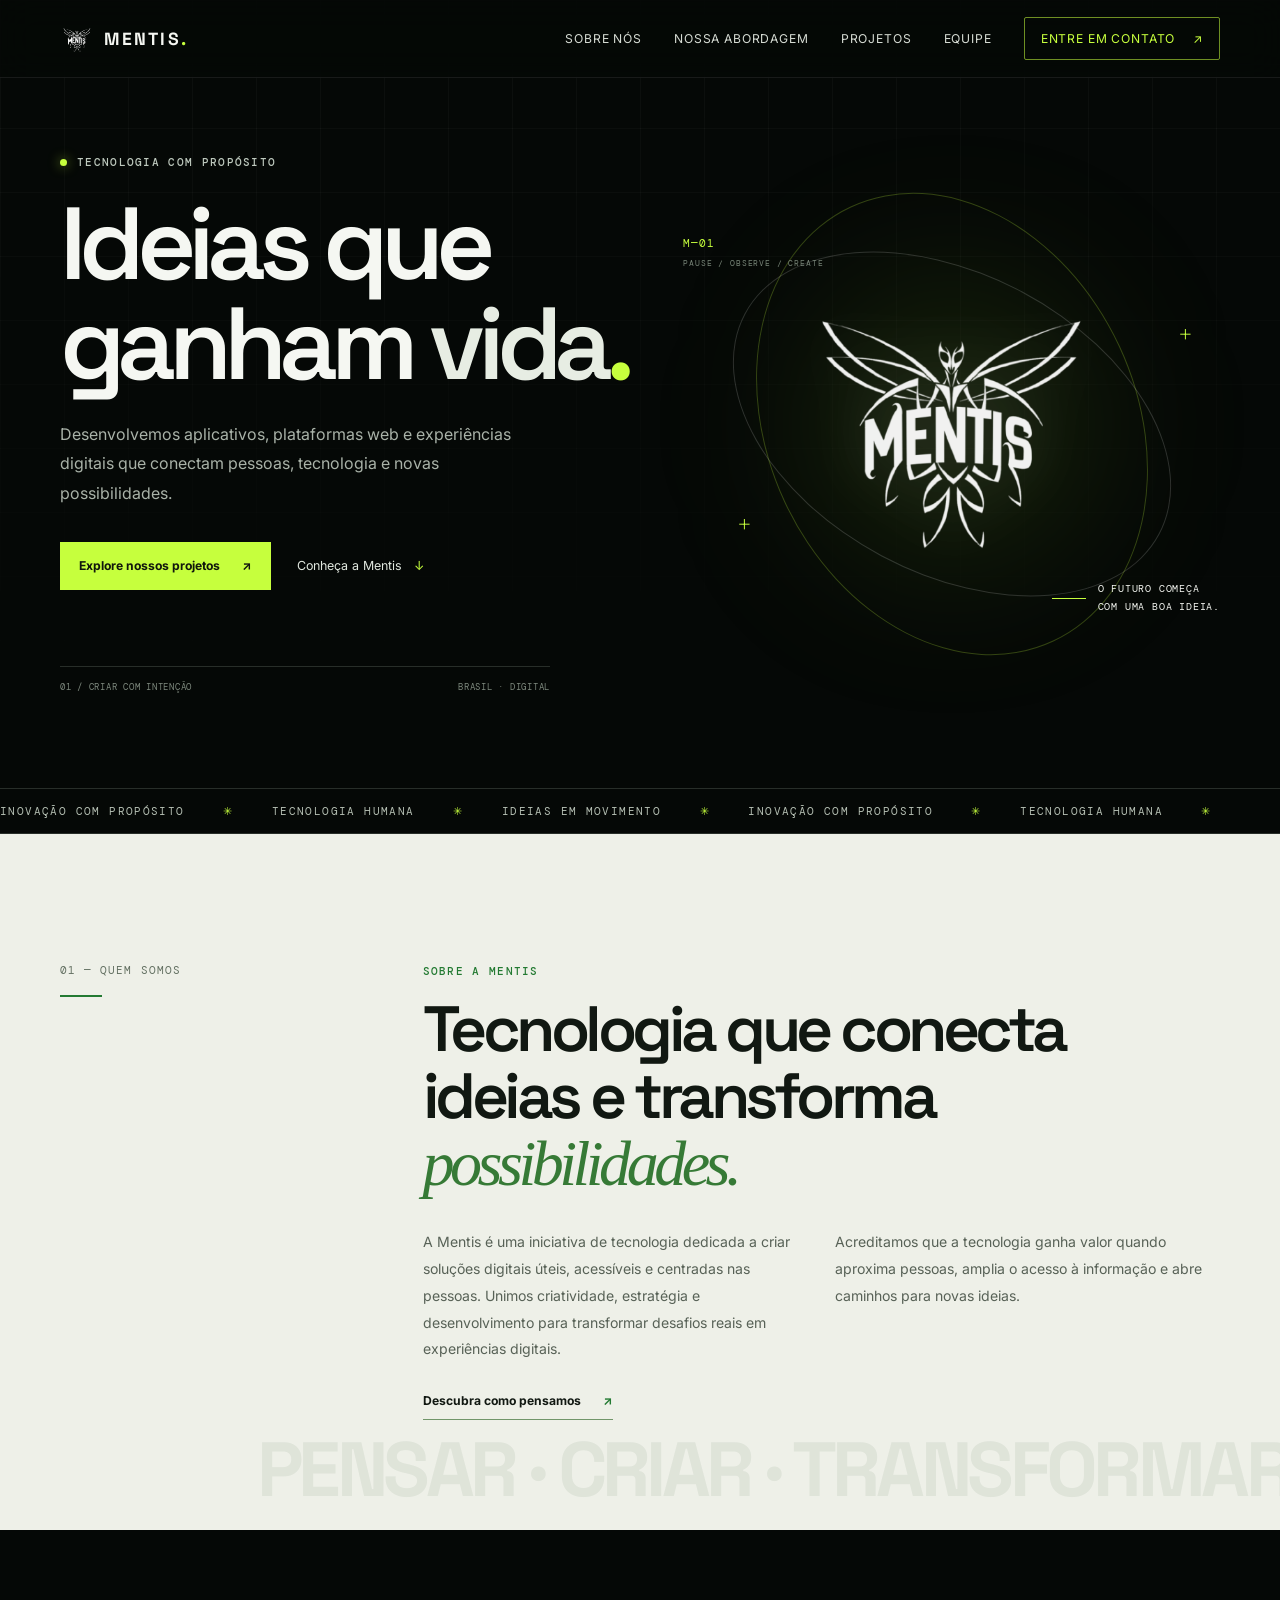
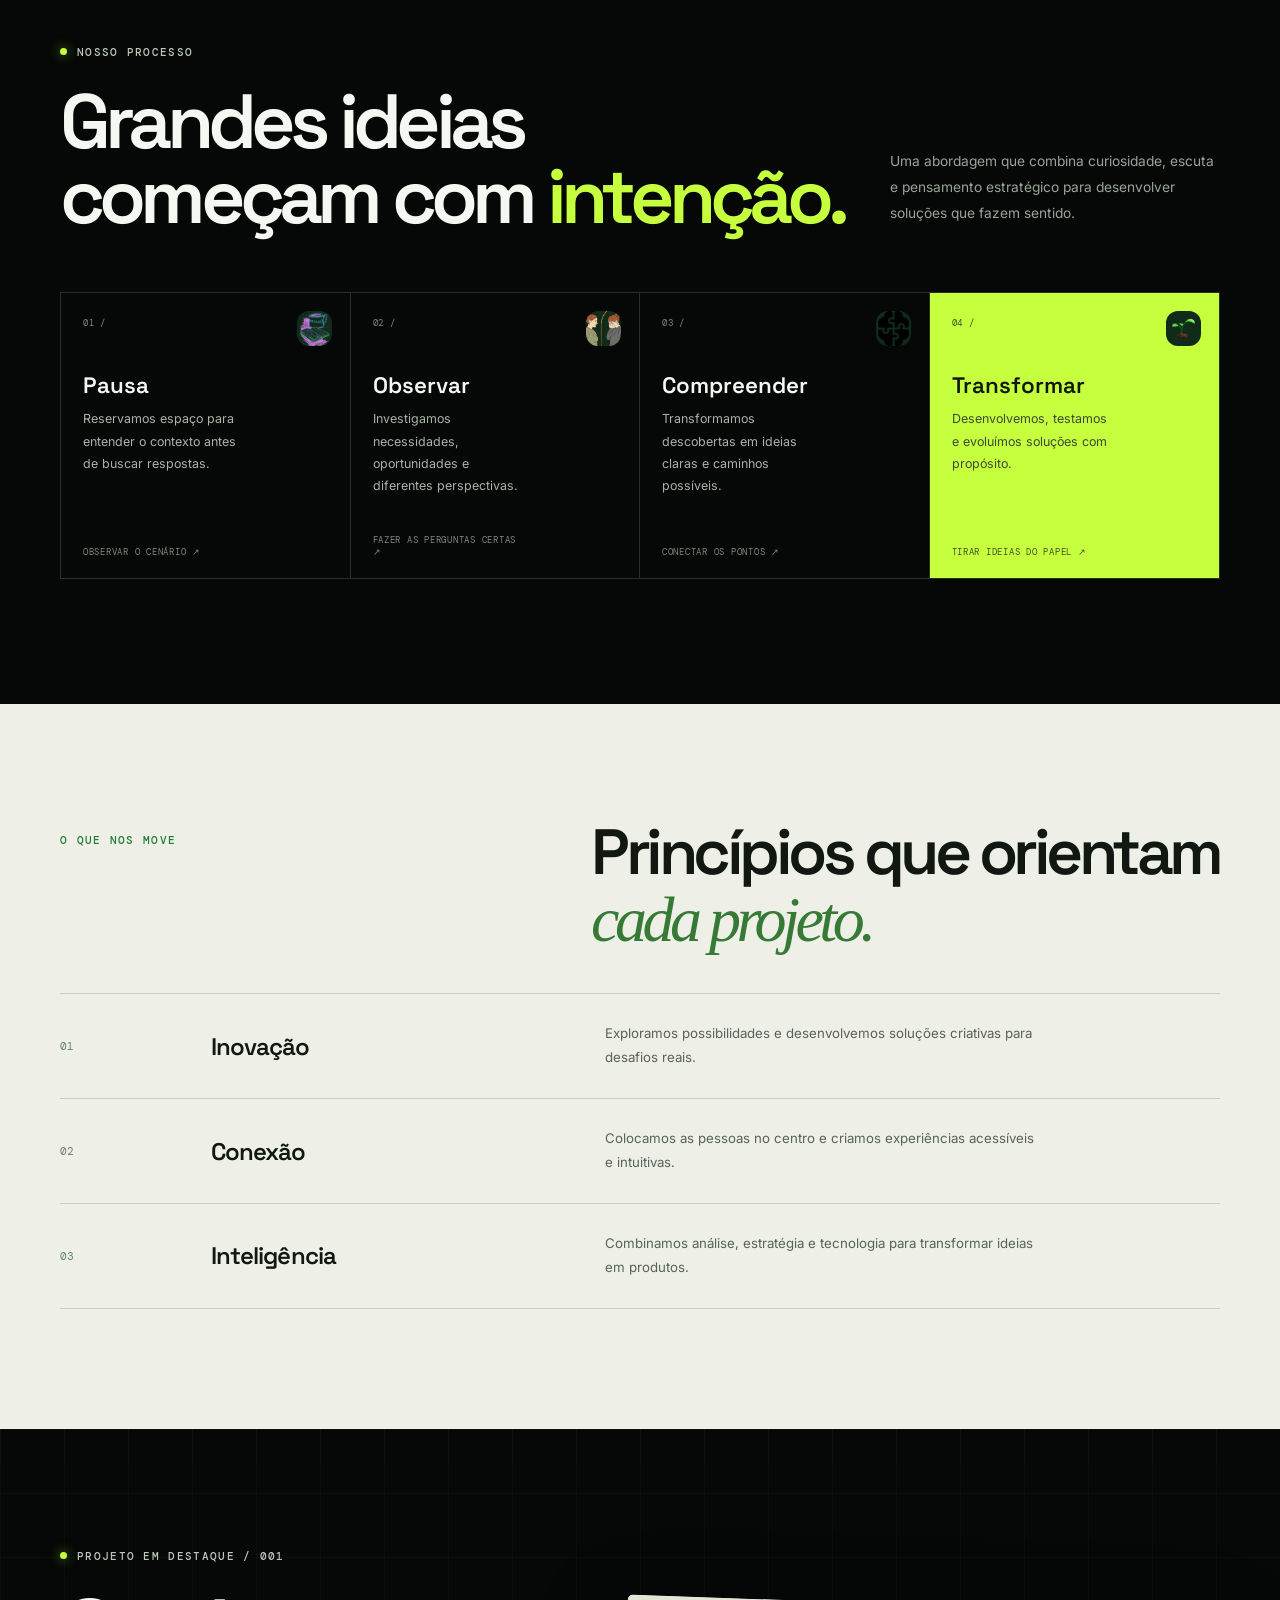
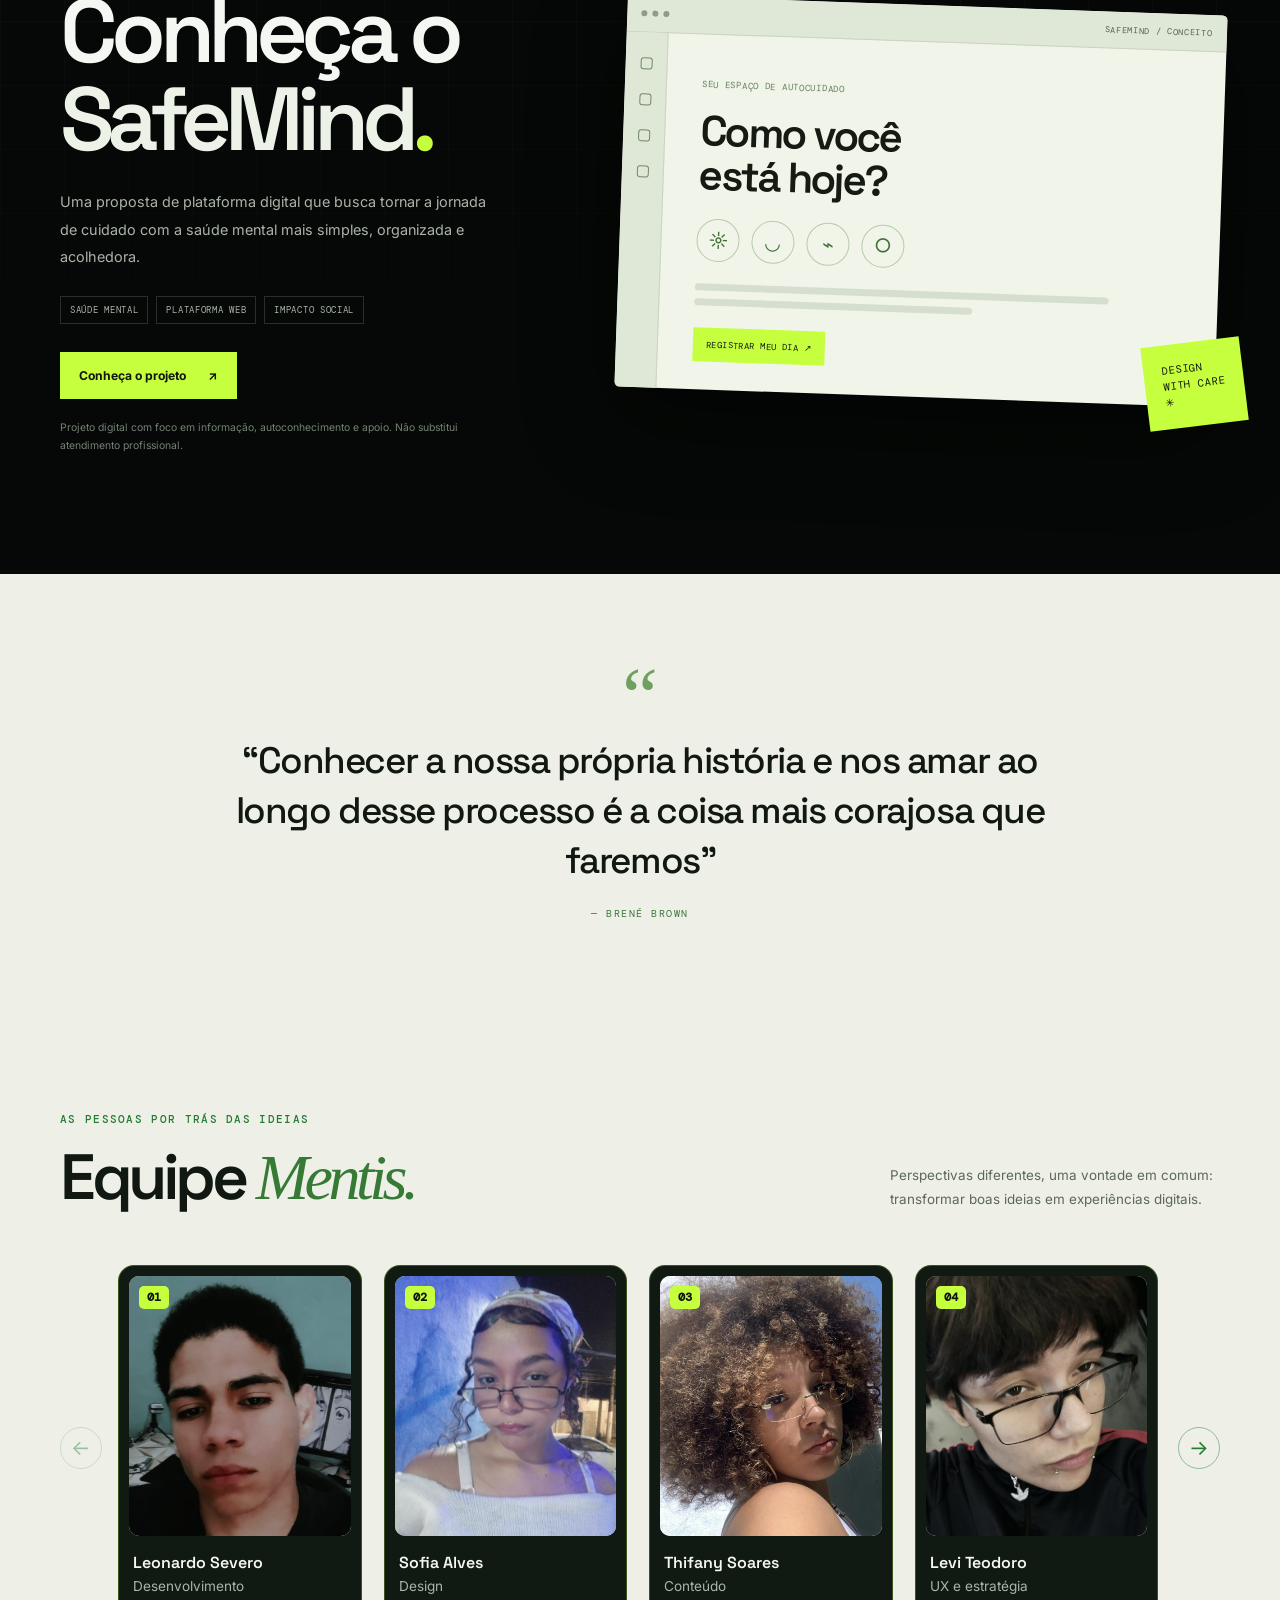
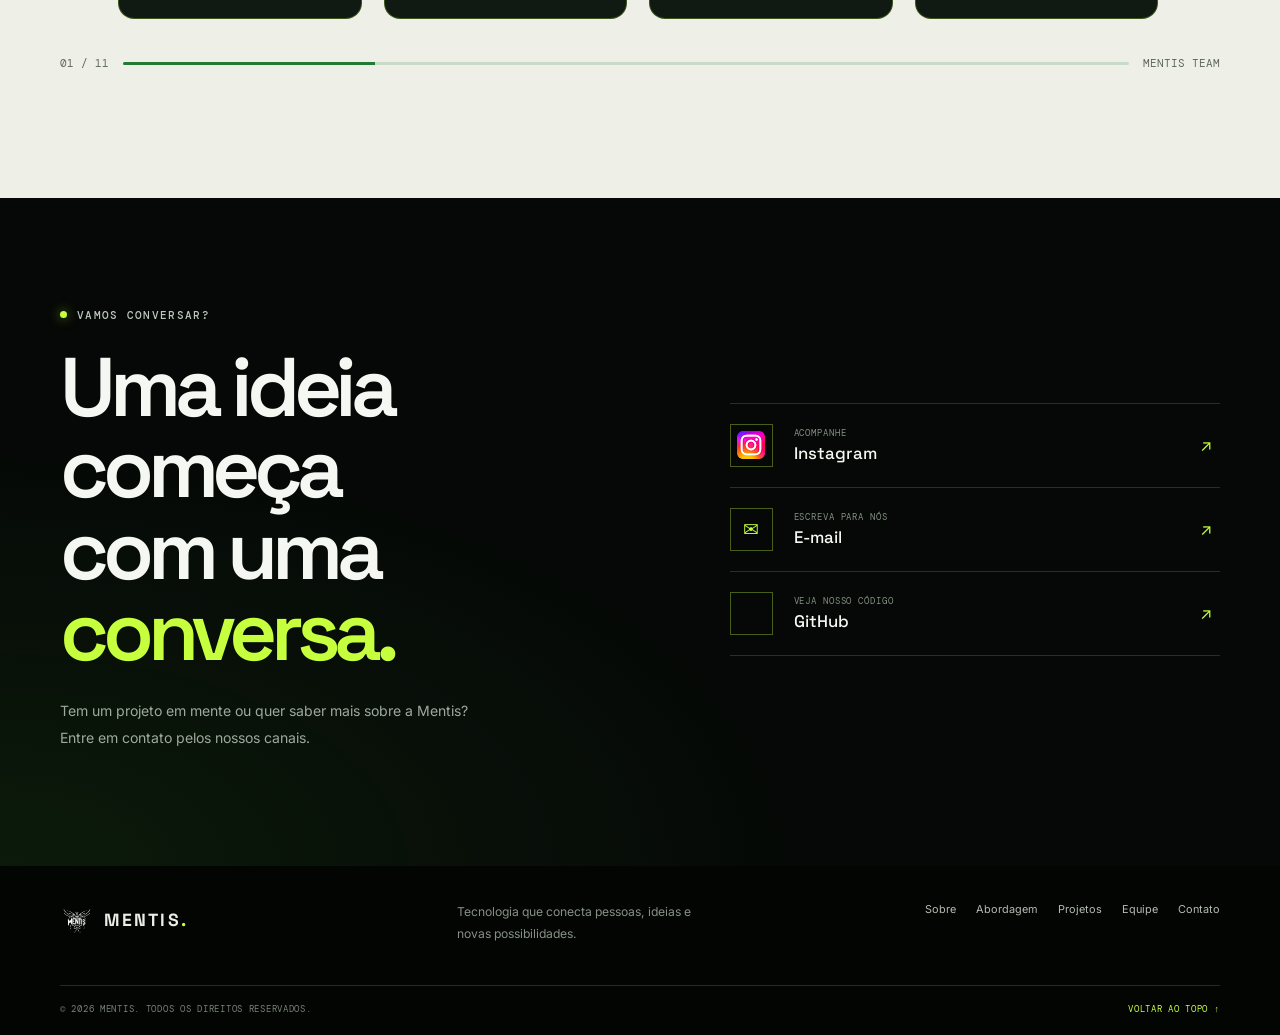
==== commit c8416496: "Substitui a pasta antiga pela nova pasta" ====
--- a/index.html
+++ b/index.html
@@ -1,543 +1,270 @@
 <!DOCTYPE html>
 <html lang="pt-BR">
-
 <head>
   <meta charset="UTF-8">
   <meta name="viewport" content="width=device-width, initial-scale=1.0">
-  <title>Mentis</title>
-  <link rel="icon" type="image/png" href="./image/image2.png">
-
+  <meta name="theme-color" content="#050806">
+  <meta name="description" content="Mentis — tecnologia que conecta ideias e transforma possibilidades em soluções digitais mais humanas.">
+  <title>Mentis — Tecnologia que conecta ideias</title>
+  <link rel="icon" type="image/png" href="image/image2.png">
   <link rel="preconnect" href="https://fonts.googleapis.com">
   <link rel="preconnect" href="https://fonts.gstatic.com" crossorigin>
-  <link
-    href="https://fonts.googleapis.com/css2?family=Inter:wght@400;500;600;700;800&family=Playfair+Display:wght@600;700&display=swap"
-    rel="stylesheet">
-
-  <link rel="stylesheet" href="./CSS/style.css">
-
+  <link href="https://fonts.googleapis.com/css2?family=DM+Mono:wght@400;500&family=Inter:wght@400;500;600;700;800&family=Space+Grotesk:wght@400;500;600;700&display=swap" rel="stylesheet">
+  <link rel="stylesheet" href="CSS/style.css">
+  <script src="JS/script.js" defer></script>
 </head>
-
 <body>
-
-  <header class="header">
-    <div class="container navbar">
-      <div class="logo">
-        <div class="logo-icon"><img src="./image/image2.png" alt="Logo Mentis"></div>
-        <span class="logo-text">MENTIS</span>
-      </div>
-
-      <nav class="menu">
-        <a href="Jornada.html">Jornada</a>
-        <a href="sobre.html">Sobre</a>
-        <a href="#equipe">Equipe</a>
-        <a href="#contato">Contato</a>
+  <a class="skip-link" href="#conteudo">Pular para o conteúdo</a>
+  <header class="site-header" id="topo">
+    <div class="container nav-wrap">
+      <a class="brand" href="#topo" aria-label="Mentis — início">
+        <img src="image/image2.png" alt="" class="brand-mark">
+        <span>MENTIS<span class="brand-dot">.</span></span>
+      </a>
+      <button class="menu-toggle" aria-label="Abrir menu" aria-expanded="false" aria-controls="main-nav"><span></span><span></span></button>
+      <nav class="main-nav" id="main-nav" aria-label="Navegação principal">
+        <a href="#sobre">Sobre nós</a><a href="#jornada">Nossa abordagem</a><a href="#projetos">Projetos</a><a href="#equipe">Equipe</a><a class="nav-cta" href="#contato">Entre em contato <span>↗</span></a>
       </nav>
     </div>
   </header>
 
-  <section class="hero" id="inicio">
-    <div class="container hero-content">
-      <div class="hero-text">
-        <span>Bem-vindo à</span>
-        <h1>MENTIS</h1>
-        <h2>Cuidar da mente é viver por inteiro.</h2>
-        <p>
-          Um espaço criado para acolher, compreender e transformar sua jornada interna através do autoconhecimento.
+  <main id="conteudo">
+    <section class="hero dark-section">
+      <div class="hero-grid-lines" aria-hidden="true"></div>
+      <div class="container hero-layout">
+        <div class="hero-copy reveal">
+          <p class="eyebrow"><span class="status-dot"></span> TECNOLOGIA COM PROPÓSITO</p>
+          <h1>Ideias que<br>ganham <span>vida<span class="lime">.</span></span></h1>
+          <p class="hero-lead">Desenvolvemos aplicativos, plataformas web e experiências digitais que conectam pessoas, tecnologia e novas possibilidades.</p>
+          <div class="hero-actions"><a class="button button-lime" href="#projetos">Explore nossos projetos <span>↗</span></a><a class="text-link" href="#sobre">Conheça a Mentis <span>↓</span></a></div>
+          <div class="hero-meta"><span>01 / CRIAR COM INTENÇÃO</span><span>BRASIL · DIGITAL</span></div>
+        </div>
+        <div class="hero-art reveal" aria-label="Identidade visual da Mentis">
+          <div class="art-orbit orbit-one"></div><div class="art-orbit orbit-two"></div><div class="art-glow"></div>
+          <div class="art-index">M—01<br><span>PAUSE / OBSERVE / CREATE</span></div>
+          <img src="image/image2.png" class="hero-symbol" alt="Símbolo da Mentis, inspirado em formas orgânicas">
+          <div class="art-caption"><span class="caption-line"></span><span>O FUTURO COMEÇA<br>COM UMA BOA IDEIA.</span></div>
+          <div class="art-cross cross-one">+</div><div class="art-cross cross-two">+</div>
+        </div>
+      </div>
+      <div class="ticker" aria-hidden="true"><div class="ticker-track">INOVAÇÃO COM PROPÓSITO <span>✳</span> TECNOLOGIA HUMANA <span>✳</span> IDEIAS EM MOVIMENTO <span>✳</span> INOVAÇÃO COM PROPÓSITO <span>✳</span> TECNOLOGIA HUMANA <span>✳</span></div></div>
+    </section>
+
+    <section class="intro section-light" id="sobre">
+      <div class="container intro-grid">
+        <div class="section-kicker reveal"><span>01 — QUEM SOMOS</span><div class="kicker-rule"></div></div>
+        <div class="intro-content reveal"><p class="eyebrow green-eyebrow">SOBRE A MENTIS</p><h2>Tecnologia que conecta ideias e transforma <em>possibilidades.</em></h2><div class="intro-bottom"><p>A Mentis é uma iniciativa de tecnologia dedicada a criar soluções digitais úteis, acessíveis e centradas nas pessoas. Unimos criatividade, estratégia e desenvolvimento para transformar desafios reais em experiências digitais.</p><p>Acreditamos que a tecnologia ganha valor quando aproxima pessoas, amplia o acesso à informação e abre caminhos para novas ideias.</p></div><a class="underlined-link" href="#jornada">Descubra como pensamos <span>↗</span></a></div>
+      </div>
+      <div class="decorative-word" aria-hidden="true">PENSAR · CRIAR · TRANSFORMAR</div>
+    </section>
+
+    <section class="approach dark-section" id="jornada">
+      <div class="container">
+        <div class="section-heading reveal"><div><p class="eyebrow"><span class="status-dot"></span> NOSSO PROCESSO</p><h2>Grandes ideias<br>começam com <span class="lime">intenção.</span></h2></div><p>Uma abordagem que combina curiosidade, escuta e pensamento estratégico para desenvolver soluções que fazem sentido.</p></div>
+        <div class="process-grid">
+          <article class="process-card reveal"><span class="card-number">01 /</span><div class="process-icon"><img src="./image/Pausa.png" alt=""></div><h3>Pausa</h3><p>Reservamos espaço para entender o contexto antes de buscar respostas.</p><span class="card-foot">OBSERVAR O CENÁRIO ↗</span></article>
+          <article class="process-card reveal"><span class="card-number">02 /</span><div class="process-icon"><img src="./image/Observar.png" alt=""></div><h3>Observar</h3><p>Investigamos necessidades, oportunidades e diferentes perspectivas.</p><span class="card-foot">FAZER AS PERGUNTAS CERTAS ↗</span></article>
+          <article class="process-card reveal"><span class="card-number">03 /</span><div class="process-icon"><img src="./image/Compreender.png" alt=""></div><h3>Compreender</h3><p>Transformamos descobertas em ideias claras e caminhos possíveis.</p><span class="card-foot">CONECTAR OS PONTOS ↗</span></article>
+          <article class="process-card process-card-featured reveal"><span class="card-number">04 /</span><div class="process-icon"><img src="./image/Transformar.png" alt=""></div><h3>Transformar</h3><p>Desenvolvemos, testamos e evoluímos soluções com propósito.</p><span class="card-foot">TIRAR IDEIAS DO PAPEL ↗</span></article>
+        </div>
+      </div>
+    </section>
+
+    <section class="pillars section-light">
+      <div class="container">
+        <div class="pillars-heading reveal"><p class="eyebrow green-eyebrow">O QUE NOS MOVE</p><h2>Princípios que orientam<br><em>cada projeto.</em></h2></div>
+        <div class="pillar-list">
+          <article class="pillar-row reveal"><span class="pillar-index">01</span><h3>Inovação</h3><p>Exploramos possibilidades e desenvolvemos soluções criativas para desafios reais.</p></article>
+          <article class="pillar-row reveal"><span class="pillar-index">02</span><h3>Conexão</h3><p>Colocamos as pessoas no centro e criamos experiências acessíveis e intuitivas.</p></article>
+          <article class="pillar-row reveal"><span class="pillar-index">03</span><h3>Inteligência</h3><p>Combinamos análise, estratégia e tecnologia para transformar ideias em produtos.</p></article>
+        </div>
+      </div>
+    </section>
+
+    <section class="project dark-section" id="projetos">
+      <div class="project-noise" aria-hidden="true"></div><div class="container project-layout">
+        <div class="project-copy reveal"><p class="eyebrow"><span class="status-dot"></span> PROJETO EM DESTAQUE / 001</p><h2>Conheça o<br><span class="project-name">SafeMind<span class="lime">.</span></span></h2><p>Uma proposta de plataforma digital que busca tornar a jornada de cuidado com a saúde mental mais simples, organizada e acolhedora.</p><div class="project-tags"><span>SAÚDE MENTAL</span><span>PLATAFORMA WEB</span><span>IMPACTO SOCIAL</span></div><a class="button button-lime" href="https://github.com/mentistecnologia-lab/Mentis" target="_blank" rel="noopener noreferrer">Conheça o projeto <span>↗</span></a><p class="project-note">Projeto digital com foco em informação, autoconhecimento e apoio. Não substitui atendimento profissional.</p></div>
+        <div class="project-visual reveal"><div class="mock-window"><div class="window-top"><span></span><span></span><span></span><b>SAFEMIND / CONCEITO</b></div><div class="mock-body"><div class="mock-sidebar"><i></i><i></i><i></i><i></i></div><div class="mock-content"><span class="mock-label">SEU ESPAÇO DE AUTOCUIDADO</span><strong>Como você<br>está hoje?</strong><div class="mood-options"><span>☼</span><span>◡</span><span>⌁</span><span>○</span></div><div class="mock-line"></div><div class="mock-line short"></div><div class="mock-button">REGISTRAR MEU DIA ↗</div></div></div></div><span class="visual-stamp">DESIGN<br>WITH CARE<br>✳</span></div>
+      </div>
+    </section>
+
+    <section class="quote section-light"><div class="container quote-inner reveal"><span class="quote-mark">“</span><blockquote> “Conhecer a nossa própria história e nos amar ao longo desse processo é a coisa mais corajosa que faremos”</blockquote><p>— BRENÉ BROWN</p></div></section>
+
+    
+<section class="team section-light" id="equipe">
+  <div class="container">
+
+    <div class="team-heading reveal">
+      <div>
+        <p class="eyebrow green-eyebrow">
+          AS PESSOAS POR TRÁS DAS IDEIAS
         </p>
-
-      </div>
-
-      <div class="hero-logo">
-        <h2><video autoplay muted loop playsinline>
-            <source src="./video/Logo_video.WEBM" type="video/webm">
-          </video></h2>
-      </div>
-    </div>
-  </section>
-
-  <blockquote>
-    “Conhecer a nossa própria história e nos amar ao longo desse processo é a coisa mais corajosa que faremos.”
-    <strong>— Brené Brown</strong>
-  </blockquote>
-
-  <section class="sobre" id="sobre">
-    <div class="container sobre-content">
-      <div class="sobre-text">
-        <span>Sobre a Mentis</span>
-        <h2>Um espaço para entender sua mente e <strong>transformar sua vida.</strong></h2>
-        <p>
-          Inspirados na calma e na consciência do louva-deus, valorizamos a pausa, a observação e a reflexão como
-          caminhos para o autoconhecimento.
-        </p>
-        <p>
-          Cada pensamento e cada sentimento têm significado — e, quando compreendidos, podem se tornar ferramentas para
-          o seu crescimento.
-        </p>
-      </div>
-
-      <div class="sobre-img">
-
-        <div class="circle circle-1"></div>
-        <div class="circle circle-2"></div>
-
-        <div class="img-card">
-          <img
-            src="https://encrypted-tbn0.gstatic.com/images?q=tbn:ANd9GcRri1jzYYl0m2okLqWpjSvKD5E_SJZFcPzrqoM1vCvJcg&s=10"
-            alt="Louva-deus">
-        </div>
-
-        <div class="mini-icon">
-          <img
-            src="https://images.vexels.com/media/users/3/156246/isolated/preview/97d4253d79a9e59f19df904136673fc9-icone-de-flor-de-orquidea.png"
-            alt="">
-        </div>
-
-      </div>
-    </div>
-  </section>
-
-  <section class="jornada" id="jornada">
-    <div class="container">
-      <h2 class="section-title">Nossa Jornada</h2>
-      <div class="leaf-divider">
-
-        <div class="line"></div>
-
-        <svg viewBox="0 0 100 60" class="leaf">
-
-          <!-- Folha -->
-          <path d="M10 30
-               C30 5,70 5,90 30
-               C70 55,30 55,10 30Z" fill="#52C41A" />
-
-          <!-- Nervura -->
-          <path d="M15 30 L85 30" stroke="#063f1f" stroke-width="2" stroke-linecap="round" />
-
-          <!-- Nervuras superiores -->
-          <path d="M30 30 L22 22" stroke="#063f1f" stroke-width="1.3" />
-          <path d="M45 30 L38 18" stroke="#063f1f" stroke-width="1.3" />
-          <path d="M60 30 L54 18" stroke="#063f1f" stroke-width="1.3" />
-          <path d="M75 30 L69 22" stroke="#063f1f" stroke-width="1.3" />
-
-          <!-- Nervuras inferiores -->
-          <path d="M30 30 L22 38" stroke="#063f1f" stroke-width="1.3" />
-          <path d="M45 30 L38 42" stroke="#063f1f" stroke-width="1.3" />
-          <path d="M60 30 L54 42" stroke="#063f1f" stroke-width="1.3" />
-          <path d="M75 30 L69 38" stroke="#063f1f" stroke-width="1.3" />
-
-        </svg>
-
-        <div class="line"></div>
-
-      </div>
-
-      <div class="jornada-cards">
-        <div class="card">
-          <div class="icon"><img src="./image/Pausa.png" alt="Pausar"></div>
-          <h3>Pausar</h3>
-          <p>Desacelerar para perceber o que você sente.</p>
-        </div>
-
-        <div class="card">
-          <div class="icon"><img src="./image/Observar.png" alt="Observar"></div>
-          <h3>Observar</h3>
-          <p>Entender pensamentos e emoções sem julgamento.</p>
-        </div>
-
-        <div class="card">
-          <div class="icon"><img src="./image/Compreender.png" alt="Compreender"></div>
-          <h3>Compreender</h3>
-          <p>Dar significado ao que acontece dentro de você.</p>
-        </div>
-
-        <div class="card">
-          <div class="icon"><img src="./image/Transformar.png" alt="Transformar"></div>
-          <h3>Transformar</h3>
-          <p>Consciência que gera escolhas e mudanças reais.</p>
-        </div>
-      </div>
-    </div>
-  </section>
-
-  <section class="objetivo" id="objetivo">
-    <div class="container objetivo-content">
-      <div>
-        <span>Nosso objetivo</span>
-        <h2>Promover o autoconhecimento e o equilíbrio emocional.</h2>
+        <h2>Equipe <em>Mentis.</em></h2>
       </div>
 
       <p>
-        A Mentis auxilia pessoas a compreenderem melhor sua própria mente, sentimentos e comportamentos. Por meio da
-        reflexão, da consciência e da observação — princípios inspirados no louva-deus — orientamos cada indivíduo em
-        sua jornada interna, transformando pensamentos em clareza e emoções em bem-estar.
+        Perspectivas diferentes, uma vontade em comum:
+        transformar boas ideias em experiências digitais.
       </p>
     </div>
-  </section>
-
-  <section class="pilares">
-    <div class="container">
-      <h2 class="section-title">Nossos Pilares</h2>
-      <div class="leaf-divider">
-
-        <div class="line"></div>
-
-        <svg viewBox="0 0 100 60" class="leaf">
-
-          <!-- Folha -->
-          <path d="M10 30
-               C30 5,70 5,90 30
-               C70 55,30 55,10 30Z" fill="#52C41A" />
-
-          <!-- Nervura -->
-          <path d="M15 30 L85 30" stroke="#063f1f" stroke-width="2" stroke-linecap="round" />
-
-          <!-- Nervuras superiores -->
-          <path d="M30 30 L22 22" stroke="#063f1f" stroke-width="1.3" />
-          <path d="M45 30 L38 18" stroke="#063f1f" stroke-width="1.3" />
-          <path d="M60 30 L54 18" stroke="#063f1f" stroke-width="1.3" />
-          <path d="M75 30 L69 22" stroke="#063f1f" stroke-width="1.3" />
-
-          <!-- Nervuras inferiores -->
-          <path d="M30 30 L22 38" stroke="#063f1f" stroke-width="1.3" />
-          <path d="M45 30 L38 42" stroke="#063f1f" stroke-width="1.3" />
-          <path d="M60 30 L54 42" stroke="#063f1f" stroke-width="1.3" />
-          <path d="M75 30 L69 38" stroke="#063f1f" stroke-width="1.3" />
-
-        </svg>
-
-        <div class="line"></div>
-
-      </div>
-
-      <div class="pilares-cards">
-        <div class="pilar-card">
-          <div class="icon"><img src="./image/Conscientizacao.png" alt=""></div>
-          <h3>Como entender seus sentimentos</h3>
-          <p>Compreenda seus sentimentos para encontrar equilíbrio e serenidade.</p>
-        </div>
-
-        <div class="pilar-card">
-          <div class="icon"><img src="./image/Prevencao.png" alt=""></div>
-          <h3>O poder da pausa</h3>
-          <p>Aprender a desacelerar é essencial para cuidar da mente.</p>
-        </div>
-
-        <div class="pilar-card">
-          <div class="icon"><img src="./image/Mente.png" alt=""></div>
-          <h3>Por que observar a mente muda tudo</h3>
-          <p>Uma vida clara transforma a maneira como sentimos.</p>
-        </div>
-      </div>
-    </div>
-  </section>
-
-  <section class="equipe" id="equipe">
-    <div class="container">
-      <h2 class="section-title">Nossa Equipe</h2>
-      <div class="leaf-divider">
-
-        <div class="line"></div>
-
-        <svg viewBox="0 0 100 60" class="leaf">
-
-          <!-- Folha -->
-          <path d="M10 30
-               C30 5,70 5,90 30
-               C70 55,30 55,10 30Z" fill="#52C41A" />
-
-          <!-- Nervura -->
-          <path d="M15 30 L85 30" stroke="#063f1f" stroke-width="2" stroke-linecap="round" />
-
-          <!-- Nervuras superiores -->
-          <path d="M30 30 L22 22" stroke="#063f1f" stroke-width="1.3" />
-          <path d="M45 30 L38 18" stroke="#063f1f" stroke-width="1.3" />
-          <path d="M60 30 L54 18" stroke="#063f1f" stroke-width="1.3" />
-          <path d="M75 30 L69 22" stroke="#063f1f" stroke-width="1.3" />
-
-          <!-- Nervuras inferiores -->
-          <path d="M30 30 L22 38" stroke="#063f1f" stroke-width="1.3" />
-          <path d="M45 30 L38 42" stroke="#063f1f" stroke-width="1.3" />
-          <path d="M60 30 L54 42" stroke="#063f1f" stroke-width="1.3" />
-          <path d="M75 30 L69 38" stroke="#063f1f" stroke-width="1.3" />
-
-        </svg>
-
-        <div class="line"></div>
-
-      </div>
-
-      <div class="carousel">
-        <button class="carousel-btn prev">❮</button>
-
-        <div class="carousel-wrapper">
-          <div class="carousel-track" id="teamCarousel">
-            <div class="team-card">
-              <div class="team-photo"><img src="./image/Leo.jpeg" alt=""></div>
-              <h3>Leonardo Severo</h3>
-              <p>Desenvolvedor FullStack</p>
-              <div class="socials">
-                <a href="https://instagram.com/__l.severo__"><img src="./image/instagram.png" alt="Instagram"></a>
-
-                <a href="https://linkedin.com/"><img
-                    src="https://encrypted-tbn0.gstatic.com/images?q=tbn:ANd9GcTDJRfIw7UELA3cTtTie0ZkjEjRdVf1wC33QlFlAEivdQ&s=10"
-                    alt="LinkedIn"></a>
-
-                <a href="https://github.com/Fantasminha20" target="_blank"><img
-                    src="https://encrypted-tbn0.gstatic.com/images?q=tbn:ANd9GcQmrNQEr1BtPseqNiD50__K2MIGPmqUF0jAwKXJ_NTDiw&s"
-                    alt="GitHub"></a>
-              </div>
-            </div>
-
-            <div class="team-card">
-              <div class="team-photo"><img src="./image/Sofia.jpg" alt="Sofia Alves"></div>
-              <h3>Sofia Alves</h3>
-              <p>Desenvolvedora Front-end / Analista</p>
-              <div class="socials">
-                <a href="https://instagram.com/soso.buscaiolo"><img src="./image/instagram.png" alt="Instagram"></a>
-
-                <a href="https://linkedin.com/"><img
-                    src="https://encrypted-tbn0.gstatic.com/images?q=tbn:ANd9GcTDJRfIw7UELA3cTtTie0ZkjEjRdVf1wC33QlFlAEivdQ&s=10"
-                    alt="LinkedIn"></a>
-
-                <a href="https://github.com/" target="_blank"><img
-                    src="https://encrypted-tbn0.gstatic.com/images?q=tbn:ANd9GcQmrNQEr1BtPseqNiD50__K2MIGPmqUF0jAwKXJ_NTDiw&s"
-                    alt="GitHub"></a>
-              </div>
-            </div>
-
-            <div class="team-card">
-              <div class="team-photo"><img src="./image/Luke.jpeg" alt=""></div>
-              <h3>Luke Corsaty</h3>
-              <p>Desenvolvedor Front-end</p>
-              <div class="socials">
-                <a href="https://instagram.com/https.ruanluke"><img src="./image/instagram.png" alt="Instagram"></a>
-
-                <a href="https://linkedin.com/"><img
-                    src="https://encrypted-tbn0.gstatic.com/images?q=tbn:ANd9GcTDJRfIw7UELA3cTtTie0ZkjEjRdVf1wC33QlFlAEivdQ&s=10"
-                    alt="LinkedIn"></a>
-
-                <a href="https://github.com/" target="_blank"><img
-                    src="https://encrypted-tbn0.gstatic.com/images?q=tbn:ANd9GcQmrNQEr1BtPseqNiD50__K2MIGPmqUF0jAwKXJ_NTDiw&s"
-                    alt="GitHub"></a>
-              </div>
-            </div>
-
-            <div class="team-card">
-              <div class="team-photo"><img src="./image/Thifany.jpeg" alt=""></div>
-              <h3>Tifany Soares</h3>
-              <p>Documentação</p>
-              <div class="socials">
-                <a href="https://instagram.com/thhfany"><img src="./image/instagram.png" alt="Instagram"></a>
-
-                <a href="https://linkedin.com/"><img
-                    src="https://encrypted-tbn0.gstatic.com/images?q=tbn:ANd9GcTDJRfIw7UELA3cTtTie0ZkjEjRdVf1wC33QlFlAEivdQ&s=10"
-                    alt="LinkedIn"></a>
-
-                <a href="https://github.com/" target="_blank"><img
-                    src="https://encrypted-tbn0.gstatic.com/images?q=tbn:ANd9GcQmrNQEr1BtPseqNiD50__K2MIGPmqUF0jAwKXJ_NTDiw&s"
-                    alt="GitHub"></a>
-              </div>
-            </div>
-
-            <div class="team-card">
-              <div class="team-photo"><img src="./image/Levi.jpeg" alt="Levi Teodoro"></div>
-              <h3>Levi Teodoro</h3>
-              <p>Gerente De Projeto</p>
-              <div class="socials">
-                <a href="https://instagram.com/co6wei"><img src="./image/instagram.png" alt="Instagram"></a>
-
-                <a href="https://linkedin.com/"><img
-                    src="https://encrypted-tbn0.gstatic.com/images?q=tbn:ANd9GcTDJRfIw7UELA3cTtTie0ZkjEjRdVf1wC33QlFlAEivdQ&s=10"
-                    alt="LinkedIn"></a>
-
-                <a href="https://github.com/" target="_blank"><img
-                    src="https://encrypted-tbn0.gstatic.com/images?q=tbn:ANd9GcQmrNQEr1BtPseqNiD50__K2MIGPmqUF0jAwKXJ_NTDiw&s"
-                    alt="GitHub"></a>
-              </div>
-            </div>
-
-            <div class="team-card">
-              <div class="team-photo"><img src="./image/Esther.jpeg" alt="Esther Baestero"></div>
-              <h3>Esther Baestero</h3>
-              <p>CEO</p>
-              <div class="socials">
-                <a href="https://instagram.com/baesteroo"><img src="./image/instagram.png" alt="Instagram"></a>
-
-                <a href="https://linkedin.com/"><img
-                    src="https://encrypted-tbn0.gstatic.com/images?q=tbn:ANd9GcTDJRfIw7UELA3cTtTie0ZkjEjRdVf1wC33QlFlAEivdQ&s=10"
-                    alt="LinkedIn"></a>
-
-                <a href="https://github.com/baesteroo" target="_blank"><img
-                    src="https://encrypted-tbn0.gstatic.com/images?q=tbn:ANd9GcQmrNQEr1BtPseqNiD50__K2MIGPmqUF0jAwKXJ_NTDiw&s"
-                    alt="GitHub"></a>
-              </div>
-            </div>
-
-            <div class="team-card">
-              <div class="team-photo"><img src="./image/Davi.jpeg" alt="Davi Rocha"></div>
-              <h3>Davi Rocha</h3>
-              <p>NI</p>
-              <div class="socials">
-                <a href="https://instagram.com/"><img src="./image/instagram.png" alt="Instagram"></a>
-
-                <a href="https://linkedin.com/"><img
-                    src="https://encrypted-tbn0.gstatic.com/images?q=tbn:ANd9GcTDJRfIw7UELA3cTtTie0ZkjEjRdVf1wC33QlFlAEivdQ&s=10"
-                    alt="LinkedIn"></a>
-
-                <a href="https://github.com/" target="_blank"><img
-                    src="https://encrypted-tbn0.gstatic.com/images?q=tbn:ANd9GcQmrNQEr1BtPseqNiD50__K2MIGPmqUF0jAwKXJ_NTDiw&s"
-                    alt="GitHub"></a>
-              </div>
-            </div>
-
-            <div class="team-card">
-              <div class="team-photo"><img src="./image/Daniel.jpeg" alt="Daniel Oliveira"></div>
-              <h3>Daniel Oliveira</h3>
-              <p>Desenvolvedor Front-end</p>
-              <div class="socials">
-                <a href="https://instagram.com/danie_valencc"><img src="./image/instagram.png" alt="Instagram"></a>
-
-                <a href="https://linkedin.com/"><img
-                    src="https://encrypted-tbn0.gstatic.com/images?q=tbn:ANd9GcTDJRfIw7UELA3cTtTie0ZkjEjRdVf1wC33QlFlAEivdQ&s=10"
-                    alt="LinkedIn"></a>
-
-                <a href="https://github.com/danicreu1000" target="_blank"><img
-                    src="https://encrypted-tbn0.gstatic.com/images?q=tbn:ANd9GcQmrNQEr1BtPseqNiD50__K2MIGPmqUF0jAwKXJ_NTDiw&s"
-                    alt="GitHub"></a>
-              </div>
-            </div>
-
-            <div class="team-card">
-              <div class="team-photo"><img src="./image/Mariana.jpeg" alt=""></div>
-              <h3>Mariana Ramos</h3>
-              <p>Designer / DBA - Banco de Dados</p>
-              <div class="socials">
-                <a href="https://instagram.com/m_b3rnardes"><img src="./image/instagram.png" alt="Instagram"></a>
-
-                <a href="https://linkedin.com/"><img
-                    src="https://encrypted-tbn0.gstatic.com/images?q=tbn:ANd9GcTDJRfIw7UELA3cTtTie0ZkjEjRdVf1wC33QlFlAEivdQ&s=10"
-                    alt="LinkedIn"></a>
-
-                <a href="https://github.com/" target="_blank"><img
-                    src="https://encrypted-tbn0.gstatic.com/images?q=tbn:ANd9GcQmrNQEr1BtPseqNiD50__K2MIGPmqUF0jAwKXJ_NTDiw&s"
-                    alt="GitHub"></a>
-              </div>
-            </div>
-
-            <div class="team-card">
-              <div class="team-photo"><img src="./image/Nicollas.jpeg" alt="Nicollas Oliveira"></div>
-              <h3>Nicollas Oliveira</h3>
-              <p>NI</p>
-              <div class="socials">
-                <a href="https://instagram.com/nicols.olv"><img src="./image/instagram.png" alt="Instagram"></a>
-
-                <a href="https://linkedin.com/"><img
-                    src="https://encrypted-tbn0.gstatic.com/images?q=tbn:ANd9GcTDJRfIw7UELA3cTtTie0ZkjEjRdVf1wC33QlFlAEivdQ&s=10"
-                    alt="LinkedIn"></a>
-
-                <a href="https://github.com/" target="_blank"><img
-                    src="https://encrypted-tbn0.gstatic.com/images?q=tbn:ANd9GcQmrNQEr1BtPseqNiD50__K2MIGPmqUF0jAwKXJ_NTDiw&s"
-                    alt="GitHub"></a>
-              </div>
-            </div>
-
-            <div class="team-card">
-              <div class="team-photo"><img src="./image/Ana.jpeg" alt="Ana Julia"></div>
-              <h3>Ana Julia</h3>
-              <p>Analista de Sistemas</p>
-              <div class="socials">
-                <a href="https://instagram.com/najutones"><img src="./image/instagram.png" alt="Instagram"></a>
-
-                <a href="https://linkedin.com/najutones"><img
-                    src="https://encrypted-tbn0.gstatic.com/images?q=tbn:ANd9GcTDJRfIw7UELA3cTtTie0ZkjEjRdVf1wC33QlFlAEivdQ&s=10"
-                    alt="LinkedIn"></a>
-
-                <a href="https://github.com/" target="_blank"><img
-                    src="https://encrypted-tbn0.gstatic.com/images?q=tbn:ANd9GcQmrNQEr1BtPseqNiD50__K2MIGPmqUF0jAwKXJ_NTDiw&s"
-                    alt="GitHub"></a>
-              </div>
-            </div>
-          </div>
-        </div>
-
-        <button class="carousel-btn next">❯</button>
-      </div>
-    </div>
-  </section>
-
-  <section class="contato" id="contato">
-    <div class="container contato-content">
-      <div>
-        <span>Vamos conversar?</span>
-        <h2>Juntos, podemos transformar mentes e vidas.</h2>
-      </div>
-
-      <div class="contato-cards">
-        <div class="contato-card">
-          <div class="icon"><img src="./image/instagram.png" alt="Instagram"></div>
-          <h3>Instagram</h3>
-          <p>@mentis</p>
-        </div>
-
-        <div class="contato-card">
-          <div class="icon"><img src="./image/whatsapp.png" alt="WhatsApp"></div>
-          <h3>WhatsApp</h3>
-          <p>(11) 99999-9999</p>
-        </div>
-
-        <div class="contato-card">
-          <div class="icon"><img src="./image/email.png" alt="E-mail"></div>
-          <h3>E-mail</h3>
-          <p>contato@mentis.com</p>
-        </div>
-      </div>
-    </div>
-  </section>
-
-  <footer class="footer">
-    <div class="container footer-content">
-
-      <div>
-        <img src="./image/image2.png" alt="Logo Mentis">
-      </div>
-
-      <div>
-        <h2>MENTIS</h2>
-        <p>Um espaço de acolhimento, reflexão e transformação.</p>
-        <p>Acreditamos que cuidar da mente é o primeiro passo</p>
-        <p>para viver com mais clareza, equilíbrio e propósito.</p>
-      </div>
-
-      <div>
-        <h3>Navegação</h3>
-        <a href="#inicio">Início</a>
-        <a href="#jornada">Jornada</a>
-        <a href="#sobre">Sobre Nós</a>
-        <a href="#equipe">Equipe</a>
-        <a href="#contato">Contato</a>
-      </div>
-
-      <div>
-        <h3>Recursos</h3>
-        <a href="#">Artigos</a>
-        <a href="#">Práticas</a>
-        <a href="#">Materiais</a>
-        <a href="#">Perguntas Frequentes</a>
-      </div>
-
-      <div>
-        <h3>Siga nossas redes</h3>
-        <p class="redes"><img src="./image/instagram.png" alt="Instagram"> <img src="./image/facebook.png"
-            alt="Facebook"> ▶</p>
-      </div>
-    </div>
-
-    <div class="footer-bottom">
-      <p>© 2026 Mentis - Todos os direitos reservados.</p>
-    </div>
-  </footer>
-
-  <script src="./JS/script.js"></script>
+
+    <div class="team-carousel">
+      <button class="team-arrow team-prev"
+              type="button"
+              aria-label="Integrantes anteriores">
+        &#8592;
+      </button>
+
+      <div class="team-grid" id="team-track">
+
+        <article class="team-card">
+          <div class="team-photo">
+            <img src="image/Leo.jpeg"
+                 alt="Leonardo Severo"
+                 loading="lazy">
+            <span>01</span>
+          </div>
+          <h3>Leonardo Severo</h3>
+          <p>Desenvolvimento</p>
+        </article>
+
+        <article class="team-card">
+          <div class="team-photo">
+            <img src="image/Sofia.jpg"
+                 alt="Sofia Alves"
+                 loading="lazy">
+            <span>02</span>
+          </div>
+          <h3>Sofia Alves</h3>
+          <p>Design</p>
+        </article>
+
+        <article class="team-card">
+          <div class="team-photo">
+            <img src="image/Thifany.jpeg"
+                 alt="Thifany Soares"
+                 loading="lazy">
+            <span>03</span>
+          </div>
+          <h3>Thifany Soares</h3>
+          <p>Conteúdo</p>
+        </article>
+
+        <article class="team-card">
+          <div class="team-photo">
+            <img src="image/Levi.jpeg"
+                 alt="Levi Teodoro"
+                 loading="lazy">
+            <span>04</span>
+          </div>
+          <h3>Levi Teodoro</h3>
+          <p>UX e estratégia</p>
+        </article>
+
+        <article class="team-card">
+          <div class="team-photo">
+            <img src="./image/Luke.jpeg"
+                 alt="Luke Corsaty"
+                 loading="lazy">
+            <span>05</span>
+          </div>
+          <h3>Luke Corsaty</h3>
+          <p>Desenvolvimento</p>
+        </article>
+
+        <article class="team-card">
+          <div class="team-photo">
+            <img src="./image/Esther.jpeg"
+                 alt="Esther Baestero"
+                 loading="lazy">
+            <span>06</span>
+          </div>
+          <h3>Esther Baestero</h3>
+          <p>CEO</p>
+        </article>
+
+        <article class="team-card">
+          <div class="team-photo">
+            <img src="./image/Mariana.jpeg"
+                 alt="Mariana Ramos"
+                 loading="lazy">
+            <span>07</span>
+          </div>
+          <h3>Mariana Ramos</h3>
+          <p>DBA</p>
+        </article>
+
+        <article class="team-card">
+          <div class="team-photo">
+            <img src="./image/Daniel.jpeg"
+                 alt="Daniel Oliveira"
+                 loading="lazy">
+            <span>08</span>
+          </div>
+          <h3>Daniel Oliveira</h3>
+          <p>Desenvolvimento</p>
+        </article>
+
+        <article class="team-card">
+          <div class="team-photo">
+            <img src="./image/Nicollas.jpeg"
+                 alt="Nicollas Oliveiara"
+                 loading="lazy">
+            <span>09</span>
+          </div>
+          <h3>Nicollas Oliveiara</h3>
+          <p>Desenvolvimento</p>
+        </article>
+
+        <article class="team-card">
+          <div class="team-photo">
+            <img src="./image/Davi.jpeg"
+                 alt="Davi Rocha"
+                 loading="lazy">
+            <span>10</span>
+          </div>
+          <h3>Davi Rocha</h3>
+          <p>BDA</p>
+        </article>
+
+        <article class="team-card">
+          <div class="team-photo">
+            <img src="./image/Ana.jpeg"
+                 alt="Ana Júlia Martorano"
+                 loading="lazy">
+            <span>11</span>
+          </div>
+          <h3>Ana Júlia Martorano</h3>
+          <p>Conteúdo</p>
+        </article>
+
+        <!-- Para adicionar mais integrantes,
+             copie um article e altere os dados. -->
+
+      </div>
+
+      <button class="team-arrow team-next"
+              type="button"
+              aria-label="Próximos integrantes">
+        &#8594;
+      </button>
+    </div>
+
+    <div class="team-progress">
+      <span id="team-counter">01 / 04</span>
+      <div class="team-progress-bar">
+        <span id="team-progress-fill"></span>
+      </div>
+      <span>MENTIS TEAM</span>
+    </div>
+
+  </div>
+</section>
+
+
+    <section class="contact dark-section" id="contato"><div class="container contact-layout"><div class="contact-copy reveal"><p class="eyebrow"><span class="status-dot"></span> VAMOS CONVERSAR?</p><h2>Uma ideia começa<br>com uma <span class="lime">conversa.</span></h2><p>Tem um projeto em mente ou quer saber mais sobre a Mentis? Entre em contato pelos nossos canais.</p></div><div class="contact-links reveal"><a href="https://instagram.com/" target="_blank" rel="noopener noreferrer"><span class="contact-icon"><img src="[data-uri]" alt=""></span><span><small>ACOMPANHE</small><strong>Instagram</strong></span><span class="contact-arrow">↗</span></a><a href="mailto:mentistecnologia@gmail.com"><span class="contact-icon">✉</span><span><small>ESCREVA PARA NÓS</small><strong>E-mail</strong></span><span class="contact-arrow">↗</span></a><a href="https://github.com/mentistecnologia-lab" target="_blank" rel="noopener noreferrer"><span class="contact-icon"><img src="https://encrypted-tbn0.gstatic.com/images?q=tbn:ANd9GcQPyt9o2vV7qbUzPXo1bet8BsmumaYMNWALTk29xdsx5A&s=10" alt=""></span><span><small>VEJA NOSSO CÓDIGO</small><strong>GitHub</strong></span><span class="contact-arrow">↗</span></a></div></div></section>
+  </main>
+
+  <footer class="site-footer"><div class="container footer-main"><a class="brand footer-brand" href="#topo"><img src="image/image2.png" alt="" class="brand-mark"><span>MENTIS<span class="brand-dot">.</span></span></a><p>Tecnologia que conecta pessoas, ideias e novas possibilidades.</p><div class="footer-nav"><a href="#sobre">Sobre</a><a href="#jornada">Abordagem</a><a href="#projetos">Projetos</a><a href="#equipe">Equipe</a><a href="#contato">Contato</a></div></div><div class="container footer-bottom"><span>© <span id="year"></span> MENTIS. TODOS OS DIREITOS RESERVADOS.</span><a href="#topo">VOLTAR AO TOPO ↑</a></div></footer>
 </body>
-
-</html>+</html>
--- a/CSS/style.css
+++ b/CSS/style.css
@@ -1,1194 +1,252 @@
-* {
-  margin: 0;
-  padding: 0;
-  box-sizing: border-box;
-}
-
-:root {
-  --verde-escuro: #007A0D;
-  --verde-claro: #52C41A;
-  --verde-profundo: #063f1f;
-  --verde-suave: #eff8ec;
-  --texto: #213322;
-  --cinza: #6a756b;
-  --branco: #ffffff;
-  --sombra: 0 14px 35px rgba(0, 70, 20, 0.13);
-}
-
-html {
-  scroll-behavior: smooth;
-  overflow-x: hidden;
-}
-
-body {
-  font-family: 'Inter', sans-serif;
-  color: var(--texto);
-  background: var(--branco);
-  overflow-x: hidden;
-}
-
-.container {
-  width: min(1120px, 90%);
-  margin: auto;
-}
-
-h1,
-h2,
-h3 {
-  font-family: 'Playfair Display', serif;
-}
-
-p{
-  font-family:'Trebuchet MS', 'Lucida Sans Unicode', 'Lucida Grande', 'Lucida Sans', Arial, sans-serif;
-}
-
-a {
-  text-decoration: none;
-}
-
-span {
-  font-family: 'Playfair Display', serif;
-  font-weight: 800;
-  text-transform: uppercase;
-  letter-spacing: 1px;
-}
-
-.leaf-divider {
+:root{--black:#050806;--panel:#0c120e;--panel-2:#111a14;--white:#f5f7f2;--paper:#eef0e8;--ink:#111812;--muted:#9aa49a;--muted-dark:#5e685f;--lime:#c6ff3d;--green:#237a32;--line:rgba(224,242,222,.16);--line-dark:rgba(10,30,14,.17);--font:'Inter',sans-serif;--display:'Space Grotesk',sans-serif;--mono:'DM Mono',monospace;--container:1160px}*{box-sizing:border-box;margin:0;padding:0}html{scroll-behavior:smooth;scroll-padding-top:85px}body{font-family:var(--font);background:var(--black);color:var(--white);line-height:1.6;overflow-x:hidden}a{color:inherit;text-decoration:none}img{display:block;max-width:100%}button{font:inherit}.container{width:min(var(--container),calc(100% - 48px));margin-inline:auto}.dark-section{background:var(--black);color:var(--white)}.section-light{background:var(--paper);color:var(--ink)}.skip-link{position:absolute;top:-60px;left:16px;background:var(--lime);color:#101510;padding:10px 14px;z-index:2000}.skip-link:focus{top:10px}.site-header{height:78px;position:fixed;z-index:1000;top:0;left:0;width:100%;background:rgba(5,8,6,.88);backdrop-filter:blur(18px);border-bottom:1px solid rgba(255,255,255,.08)}.nav-wrap{height:100%;display:flex;align-items:center;justify-content:space-between}.brand{display:inline-flex;align-items:center;gap:10px;font:700 1.1rem var(--display);letter-spacing:.12em}.brand-mark{width:34px;height:38px;object-fit:contain;filter:brightness(0) invert(1)}.brand-dot{color:var(--lime)}.main-nav{display:flex;align-items:center;gap:32px;font-size:.76rem;text-transform:uppercase;letter-spacing:.07em;color:#d5dbd3}.main-nav>a:not(.nav-cta):hover,.footer-nav a:hover{color:var(--lime)}.nav-cta{padding:11px 16px;border:1px solid rgba(198,255,61,.55);border-radius:2px;color:var(--lime)}.nav-cta span{margin-left:14px}.menu-toggle{display:none;border:0;background:none;color:white}.hero{min-height:720px;padding:155px 0 0;position:relative;overflow:hidden}.hero-grid-lines,.project-noise{position:absolute;inset:0;pointer-events:none;background-image:linear-gradient(rgba(255,255,255,.035) 1px,transparent 1px),linear-gradient(90deg,rgba(255,255,255,.035) 1px,transparent 1px);background-size:64px 64px;mask-image:linear-gradient(to bottom,black,transparent 85%)}.hero-layout{display:grid;grid-template-columns:1.05fr .95fr;gap:30px;align-items:center;position:relative;z-index:1;padding-bottom:95px}.eyebrow{font:500 .68rem var(--mono);letter-spacing:.12em;color:#bdc8bd;display:flex;align-items:center;gap:10px}.status-dot{width:7px;height:7px;border-radius:50%;background:var(--lime);display:inline-block;box-shadow:0 0 12px rgba(198,255,61,.6)}.hero h1,.section-heading h2,.project h2,.contact h2{font:600 clamp(3.7rem,8vw,7.3rem)/.98 var(--display);letter-spacing:-.075em;margin:25px 0}.hero h1>span{color:#e7ede3}.lime{color:var(--lime)}.hero-lead{max-width:490px;color:#a9b2a8;font-size:1rem;line-height:1.85}.hero-actions{display:flex;align-items:center;gap:26px;flex-wrap:wrap;margin-top:34px}.button{display:inline-flex;align-items:center;justify-content:center;gap:22px;padding:14px 19px;font-size:.76rem;font-weight:700;transition:transform .25s,background .25s}.button:hover{transform:translateY(-3px)}.button-lime{background:var(--lime);color:#11170d}.button-lime:hover{background:#d8ff78}.text-link{font-size:.78rem;color:#e1e8df}.text-link span{color:var(--lime);margin-left:8px}.hero-meta{display:flex;justify-content:space-between;gap:20px;max-width:490px;margin-top:76px;padding-top:14px;border-top:1px solid var(--line);font: .58rem var(--mono);letter-spacing:.08em;color:#7e897e}.hero-art{min-height:440px;position:relative;display:grid;place-items:center;isolation:isolate}.art-glow{position:absolute;width:300px;height:300px;border-radius:50%;background:rgba(106,164,32,.15);filter:blur(75px);z-index:-1}.art-orbit{position:absolute;border:1px solid rgba(198,255,61,.24);border-radius:50%;transform:rotate(-25deg)}.orbit-one{width:370px;height:480px}.orbit-two{width:470px;height:300px;transform:rotate(28deg);border-color:rgba(255,255,255,.16)}.hero-symbol{width:min(76%,330px);height:330px;object-fit:contain;filter:drop-shadow(0 0 32px rgba(153,255,49,.14)) brightness(0) invert(1);opacity:.94;animation:float 7s ease-in-out infinite}.art-index{position:absolute;top:30px;left:0;font: .66rem/1.8 var(--mono);color:var(--lime);letter-spacing:.08em}.art-index span{color:#788578;font-size:.52rem}.art-caption{position:absolute;bottom:28px;right:0;display:flex;align-items:center;gap:12px;font: .62rem/1.8 var(--mono);letter-spacing:.08em}.caption-line{width:34px;height:1px;background:var(--lime)}.art-cross{position:absolute;color:var(--lime);font-size:1.5rem;font-weight:200}.cross-one{top:25%;right:5%}.cross-two{bottom:23%;left:10%}.ticker{overflow:hidden;border-top:1px solid var(--line);border-bottom:1px solid var(--line);padding:15px 0;white-space:nowrap;color:#b4beb2;font: .67rem var(--mono);letter-spacing:.13em}.ticker-track{width:max-content;animation:ticker 28s linear infinite}.ticker span{color:var(--lime);padding:0 30px}.intro{padding:130px 0 110px;position:relative;overflow:hidden}.intro-grid{display:grid;grid-template-columns:.55fr 1.45fr;gap:60px}.section-kicker{font: .66rem var(--mono);letter-spacing:.1em;color:#637062}.kicker-rule{width:42px;height:2px;background:var(--green);margin-top:18px}.green-eyebrow{color:var(--green)}.intro h2,.pillars h2,.team h2{font:600 clamp(2.7rem,5vw,5rem)/1.05 var(--display);letter-spacing:-.07em;margin:18px 0 32px;max-width:850px}.intro h2 em,.pillars h2 em,.team h2 em{font-family:Georgia,serif;font-weight:400;color:#367a36}.intro-bottom{display:grid;grid-template-columns:1fr 1fr;gap:28px;max-width:800px}.intro-bottom p{color:#586257;font-size:.88rem;line-height:1.9}.underlined-link{display:inline-flex;gap:22px;align-items:center;margin-top:28px;padding-bottom:8px;border-bottom:1px solid #71966a;font-size:.76rem;font-weight:700}.underlined-link span{color:var(--green)}.decorative-word{position:absolute;right:-10px;bottom:12px;color:rgba(31,75,34,.07);font:700 clamp(2rem,6vw,6rem) var(--display);white-space:nowrap;letter-spacing:-.06em}.approach{padding:115px 0 125px;position:relative}.section-heading{display:flex;justify-content:space-between;align-items:end;gap:45px;margin-bottom:58px}.section-heading h2{font-size:clamp(3rem,6vw,5.6rem);margin-bottom:0}.section-heading>p{max-width:330px;color:#9aa49a;font-size:.86rem;line-height:1.9;margin-bottom:8px}.process-grid{display:grid;grid-template-columns:repeat(4,1fr);border:1px solid var(--line)}.process-card{min-height:285px;padding:24px 22px 20px;border-right:1px solid var(--line);display:flex;flex-direction:column;transition:background .3s}.process-card:last-child{border-right:0}.process-card:hover{background:#111a0c}.process-card-featured{background:var(--lime);color:#11170d}.process-card-featured:hover{background:#d7ff79}.card-number,.card-foot{font: .58rem var(--mono);letter-spacing:.08em;color:#7e897e}.process-card-featured .card-number,.process-card-featured .card-foot{color:#40502b}.process-icon{font:3rem var(--display);color:var(--lime);margin:24px 0 12px}.process-card-featured .process-icon{color:#11170d}.process-card h3{font:600 1.4rem var(--display);margin-bottom:8px}.process-card p{font-size:.78rem;color:#aab3a9;line-height:1.8}.process-card-featured p{color:#3e4935}.card-foot{margin-top:auto;padding-top:26px}.pillars{padding:115px 0 120px}.pillars-heading{display:flex;align-items:start;justify-content:space-between;gap:25px;margin-bottom:40px}.pillars-heading .eyebrow{margin-top:14px}.pillars h2{margin:0;font-size:clamp(2.8rem,5vw,4.7rem)}.pillar-list{border-top:1px solid var(--line-dark)}.pillar-row{display:grid;grid-template-columns:.3fr .9fr 1.3fr 60px;gap:30px;align-items:center;padding:28px 0;border-bottom:1px solid var(--line-dark);transition:padding .25s}.pillar-row:hover{padding-inline:12px}.pillar-index{font: .7rem var(--mono);color:#668365}.pillar-row h3{font:600 1.5rem var(--display);letter-spacing:-.04em}.pillar-row p{max-width:440px;color:#586257;font-size:.83rem;line-height:1.8}.pillar-symbol{justify-self:end;font-size:2rem;color:#367a36}.project{padding:120px 0;position:relative;overflow:hidden}.project-layout{position:relative;display:grid;grid-template-columns:.9fr 1.1fr;gap:70px;align-items:center}.project h2{font-size:clamp(3.6rem,7vw,6.5rem)}.project-name{color:#edf2e9}.project-copy>p:not(.eyebrow):not(.project-note){max-width:440px;color:#aab3a9;font-size:.9rem;line-height:1.9}.project-tags{display:flex;flex-wrap:wrap;gap:8px;margin:25px 0 28px}.project-tags span{border:1px solid var(--line);padding:7px 9px;color:#a9b5a6;font: .55rem var(--mono);letter-spacing:.08em}.project-note{font-size:.65rem;color:#768276;line-height:1.7;max-width:400px;margin-top:20px}.project-visual{position:relative;padding:40px 0}.mock-window{position:relative;background:#f0f4e9;color:#151b13;border-radius:5px;overflow:hidden;box-shadow:0 30px 90px rgba(0,0,0,.45);transform:rotate(2deg)}.window-top{height:37px;background:#dfe7d6;display:flex;align-items:center;gap:5px;padding:0 14px;border-bottom:1px solid #cad4c3}.window-top>span{width:6px;height:6px;border-radius:50%;background:#8f9c89}.window-top b{margin-left:auto;font: .53rem var(--mono);letter-spacing:.08em;color:#53634e}.mock-body{display:grid;grid-template-columns:42px 1fr;min-height:310px}.mock-sidebar{background:#dfe7d6;border-right:1px solid #cad4c3;display:flex;align-items:center;flex-direction:column;gap:24px;padding-top:25px}.mock-sidebar i{width:12px;height:12px;border:1px solid #6f8a66;border-radius:3px}.mock-content{padding:35px 35px 28px}.mock-label{font: .56rem var(--mono);letter-spacing:.08em;color:#65805c}.mock-content strong{display:block;font:600 clamp(1.8rem,3.3vw,3.2rem)/1.05 var(--display);letter-spacing:-.06em;margin:13px 0 22px}.mood-options{display:flex;gap:12px}.mood-options span{width:43px;height:43px;display:grid;place-items:center;border:1px solid #bac9b0;border-radius:50%;color:#3f6e32;font-size:1.2rem}.mock-line{height:7px;background:#d6dfcf;width:85%;margin-top:22px;border-radius:4px}.mock-line.short{width:57%;margin-top:8px}.mock-button{display:inline-block;margin-top:22px;background:#c6ff3d;padding:11px 13px;font: .55rem var(--mono);letter-spacing:.05em}.visual-stamp{position:absolute;right:-24px;bottom:12px;background:var(--lime);color:#10170b;padding:18px;font: .66rem/1.5 var(--mono);transform:rotate(-7deg)}.quote{padding:82px 0;text-align:center}.quote-inner{max-width:850px}.quote-mark{font:5rem/1 Georgia,serif;color:#70a05d}.quote blockquote{font:500 clamp(1.3rem,3vw,2.3rem)/1.35 var(--display);letter-spacing:-.04em}.quote p{font: .63rem var(--mono);letter-spacing:.15em;color:#39773a;margin-top:22px}.team{padding:110px 0 125px}.team-heading{display:flex;justify-content:space-between;align-items:end;gap:30px;margin-bottom:45px}.team-heading h2{margin-bottom:0}.team-heading>p{max-width:330px;color:#5c675a;font-size:.84rem;line-height:1.8}.team-grid{display:grid;grid-template-columns:repeat(4,1fr);gap:16px}.team-card{min-width:0}.team-photo{height:260px;background:#d9e2d1;position:relative;overflow:hidden}.team-photo img{width:100%;height:100%;object-fit:cover;filter:saturate(.78);transition:transform .5s,filter .5s}.team-card:hover .team-photo img{transform:scale(1.04);filter:saturate(1)}.team-photo>span{position:absolute;top:12px;left:12px;background:var(--lime);color:#15200e;font: .6rem var(--mono);padding:5px 7px}.team-card h3{font:600 1.1rem var(--display);margin-top:17px}.team-card>p{font-size:.75rem;color:#657061;margin-top:3px}.contact{padding:110px 0 115px;background:radial-gradient(ellipse at 0 100%,rgba(39,100,29,.2),transparent 45%),var(--black)}.contact-layout{display:grid;grid-template-columns:1.1fr .9fr;gap:70px;align-items:center}.contact h2{font-size:clamp(3.2rem,6.5vw,6rem)}.contact-copy>p:last-child{color:#9da99c;max-width:440px;font-size:.88rem;line-height:1.9}.contact-links{border-top:1px solid var(--line)}.contact-links>a{display:grid;grid-template-columns:48px 1fr 20px;gap:16px;align-items:center;padding:20px 0;border-bottom:1px solid var(--line);transition:padding .25s}.contact-links>a:hover{padding-inline:8px}.contact-icon{width:43px;height:43px;border:1px solid rgba(198,255,61,.35);color:var(--lime);display:grid;place-items:center;font-size:1.2rem}.contact-links small,.contact-links strong{display:block}.contact-links small{font: .55rem var(--mono);letter-spacing:.1em;color:#829080}.contact-links strong{font:500 1.05rem var(--display);margin-top:3px}.contact-arrow{color:var(--lime)}.site-footer{background:#030503;color:#e9eee6;padding:35px 0 20px}.footer-main{display:grid;grid-template-columns:1fr 1fr 1fr;gap:30px;align-items:start;padding-bottom:40px}.footer-brand{align-self:start}.footer-main>p{max-width:240px;color:#859084;font-size:.76rem;line-height:1.8}.footer-nav{display:flex;flex-wrap:wrap;gap:12px 20px;justify-content:flex-end;font-size:.68rem;color:#b3bdb0}.footer-bottom{border-top:1px solid var(--line);padding-top:17px;display:flex;justify-content:space-between;gap:20px;font: .56rem var(--mono);letter-spacing:.08em;color:#788376}.footer-bottom a{color:var(--lime)}.reveal{opacity:0;transform:translateY(18px);transition:opacity .7s ease,transform .7s ease}.reveal.is-visible{opacity:1;transform:translateY(0)}@keyframes float{0%,100%{transform:translateY(0)}50%{transform:translateY(-12px)}}@keyframes ticker{to{transform:translateX(-50%)}}@media(prefers-reduced-motion:reduce){*,*::before,*::after{scroll-behavior:auto!important;animation:none!important;transition:none!important}.reveal{opacity:1;transform:none}}@media(max-width:900px){.main-nav{gap:17px;font-size:.68rem}.hero-layout{grid-template-columns:1fr 1fr;gap:10px}.hero h1{font-size:clamp(3.5rem,8vw,5.5rem)}.hero-art{min-height:380px}.orbit-one{width:290px;height:400px}.orbit-two{width:360px;height:250px}.process-grid{grid-template-columns:repeat(2,1fr)}.process-card:nth-child(2){border-right:0}.process-card:nth-child(-n+2){border-bottom:1px solid var(--line)}.project-layout{gap:35px}.team-photo{height:210px}.contact-layout{gap:35px}}@media(max-width:680px){.container{width:min(100% - 36px,var(--container))}.site-header{height:68px}.menu-toggle{display:flex;flex-direction:column;gap:6px;padding:10px;cursor:pointer}.menu-toggle span{width:23px;height:2px;background:var(--lime);display:block;transition:transform .2s}.menu-toggle[aria-expanded=true] span:first-child{transform:translateY(4px) rotate(45deg)}.menu-toggle[aria-expanded=true] span:last-child{transform:translateY(-4px) rotate(-45deg)}.main-nav{position:absolute;top:68px;left:0;right:0;display:none;flex-direction:column;align-items:stretch;gap:0;padding:12px 22px 22px;background:rgba(5,8,6,.98);border-bottom:1px solid var(--line)}.main-nav.is-open{display:flex}.main-nav>a{padding:15px 4px;border-bottom:1px solid var(--line)}.main-nav .nav-cta{margin-top:12px;text-align:center;border:1px solid rgba(198,255,61,.5)}.hero{padding-top:120px;min-height:0}.hero-layout{grid-template-columns:1fr;padding-bottom:65px}.hero h1{font-size:clamp(3.8rem,16vw,6rem);margin:22px 0}.hero-lead{font-size:.91rem}.hero-meta{margin-top:44px}.hero-art{min-height:340px;margin-top:15px}.hero-symbol{height:250px;width:250px}.orbit-one{width:270px;height:320px}.orbit-two{width:320px;height:210px}.art-index{left:3%;top:10px}.art-caption{right:3%;bottom:10px}.ticker{font-size:.58rem}.intro,.approach,.pillars,.team{padding:78px 0}.intro-grid{grid-template-columns:1fr;gap:30px}.section-kicker{display:flex;align-items:center;gap:15px}.kicker-rule{margin-top:0}.intro h2,.pillars h2,.team h2{font-size:clamp(2.6rem,11vw,4rem)}.intro-bottom{grid-template-columns:1fr;gap:14px}.decorative-word{font-size:2rem;bottom:4px}.section-heading,.pillars-heading,.team-heading{display:block}.section-heading h2{font-size:clamp(2.8rem,12vw,4.5rem);margin:20px 0}.section-heading>p,.team-heading>p{margin-top:22px}.process-grid{grid-template-columns:1fr}.process-card{min-height:240px;border-right:0;border-bottom:1px solid var(--line)}.process-card:last-child{border-bottom:0}.process-card:nth-child(2){border-bottom:1px solid var(--line)}.process-icon{margin:15px 0 8px}.pillars-heading{margin-bottom:28px}.pillar-row{grid-template-columns:36px 1fr 28px;gap:12px;padding:23px 0}.pillar-row h3{font-size:1.2rem}.pillar-row p{grid-column:2/3;grid-row:2;font-size:.78rem}.pillar-symbol{grid-column:3;grid-row:1/3;font-size:1.5rem}.project{padding:78px 0}.project-layout{grid-template-columns:1fr;gap:20px}.project h2{font-size:clamp(3.5rem,14vw,5rem)}.project-visual{padding:15px 8px 30px}.mock-body{min-height:250px}.mock-content{padding:25px 18px}.mock-content strong{font-size:2rem}.mood-options span{width:33px;height:33px}.visual-stamp{right:-8px;bottom:0;font-size:.55rem;padding:12px}.quote{padding:65px 0}.quote blockquote{font-size:1.45rem}.team-grid{grid-template-columns:repeat(2,minmax(0,1fr));gap:28px 13px}.team-photo{height:clamp(160px,55vw,260px)}.team-card h3{font-size:1rem}.contact{padding:78px 0}.contact-layout{grid-template-columns:1fr;gap:35px}.contact h2{font-size:clamp(3rem,12vw,4.6rem)}.footer-main{grid-template-columns:1fr 1fr;gap:24px}.footer-main>p{grid-column:1/2}.footer-nav{grid-column:1/-1;justify-content:flex-start;padding-top:10px}.footer-bottom{font-size:.48rem;line-height:1.7}.footer-bottom a{white-space:nowrap}}@media(max-width:380px){.team-grid{grid-template-columns:1fr}.team-photo{height:280px}.hero-actions{align-items:flex-start;flex-direction:column;gap:18px}.footer-main{grid-template-columns:1fr}.footer-main>p,.footer-nav{grid-column:auto}}
+
+
+/* ===== CARROSSEL DA EQUIPE MENTIS ===== */
+
+.team-carousel {
   display: flex;
   align-items: center;
-  justify-content: center;
-  gap: 18px;
-  margin-top: 15px;
-  margin-bottom: 50px;
-}
-
-.line {
-  width: 120px;
-  height: 2px;
-  background: linear-gradient(to right,
-      transparent,
-      #52C41A,
-      transparent);
-  margin-top: -6%;
-}
-
-.leaf {
-  width: 70px;
-  height: auto;
-  transition: .35s;
-  margin-top: -6%;
-}
-
-.leaf:hover {
-  transform: scale(1.1) rotate(-8deg);
-}
-
-/* 
-   ===============
-     NAVBAR 
-   ===============
-*/
-.header {
-  height: 78px;
-  backdrop-filter: blur(12px);
-  box-shadow: 0 4px 18px rgba(0, 0, 0, 0.06);
-  position: fixed;
-  top: 0;
-  width: 100%;
-  z-index: 999;
-  /*background: rgba(82, 196, 26, 0.22);*/
-  background:
-    radial-gradient(circle at 90% 10%, rgba(82, 196, 26, 0.22), transparent 28%),
-    linear-gradient(105deg, #ffffff 0%, #f6fbf2 48%, #e8f6df 100%);
-}
-
-.navbar {
-  height: 100%;
+  gap: 16px;
+  margin-top: 38px;
+  min-width: 0;
+}
+
+.team-grid {
   display: flex;
-  align-items: center;
-}
-
-.logo-text{
-  color: black;
-}
-
-.logo {
-  display: flex;
-  align-items: center;
-  gap: 10px;
-  color: var(--verde-profundo);
-  font-weight: 800;
-  font-size: 1.3rem;
-}
-
-.logo-icon {
-  width: 50px;
-  height: 50px;
-  overflow: hidden;
-  background: transparent;
-  display: grid;
-  place-items: center;
-}
-
-.logo-icon img {
-  width: 100%;
-  height: 100%;
-  object-fit: contain;
-  filter: brightness(0);
-}
-
-
-.menu {
-  display: flex;
-  align-items: center;
-  gap: 35px;
-  margin-left: auto;
-}
-
-.menu a {
-    font-family:'Gill Sans', 'Gill Sans MT', Calibri, 'Trebuchet MS', sans-serif;
-    color: var(--texto);
-    font-size: 0.90rem;
-    font-weight: 600;
-    text-transform: uppercase;
-    letter-spacing: 1px;
-}
-
-.menu a:hover {
-  color: var(--verde-escuro);
-}
-
-.btn-nav,
-.btn-primary {
-  background: linear-gradient(135deg, var(--verde-escuro), var(--verde-claro));
-  color: white;
-  padding: 14px 24px;
-  border-radius: 999px;
-  font-size: 0.8rem;
-  font-weight: 800;
-  text-transform: uppercase;
-  box-shadow: 0 10px 22px rgba(0, 122, 13, 0.25);
-}
-
-.btn-secondary,
-.btn-outline {
-  color: var(--verde-escuro);
-  border: 1px solid var(--verde-escuro);
-  padding: 14px 24px;
-  border-radius: 999px;
-  font-size: 0.8rem;
-  font-weight: 800;
-  text-transform: uppercase;
-}
-
-/* 
-   ===============
-     HERO 
-   ===============
-*/
-.hero {
-  min-height: 720px;
-  padding-top: 78px;
-  display: flex;
-  align-items: center;
-}
-
-.hero-content {
-  display: grid;
-  grid-template-columns: 1fr 1fr;
-  align-items: center;
-  gap: 60px;
-}
-
-.hero-text span,
-.sobre-text span,
-.objetivo span,
-.contato span {
-  color: var(--verde-escuro);
-  font-weight: 800;
-  text-transform: uppercase;
-  font-size: 0.9rem;
-}
-
-.hero-text h1 {
-  font-size: clamp(4rem, 8vw, 6.5rem);
-  color: var(--verde-profundo);
-}
-
-.hero-text h2 {
-  font-size: 1.6rem;
-  color: var(--texto);
-  margin-bottom: 15px;
-}
-
-.hero-text p {
-  color: var(--cinza);
-  max-width: 520px;
-  margin-bottom: 30px;
-  line-height: 1.7;
-}
-
-.hero-buttons {
-  display: flex;
-  gap: 16px;
-  flex-wrap: wrap;
-}
-
-
-.hero-logo {
-  width: 100%;
-  min-height: 430px;
-  display: grid;
-  place-items: center;
-  border-radius: 38px;
-  background: radial-gradient(
-    circle,
-    rgba(255, 255, 255, 0.9),
-    rgba(82, 196, 26, 0.16)
-  );
-}
-
-.hero-logo video {
-  width: 100%;
-  max-width: 500px;
-  height: auto;
-  display: block;
-}
-
-.hero-logo img {
-  width: 100%;
-  max-width: 500px;
-  height: auto;
-  object-fit: contain;
-}
-
-.hero-logo h2 {
-  font-size: 5rem;
-  color: var(--verde-profundo);
-  border: 4px solid var(--verde-profundo);
-  padding: 20px 80px;
-  border-radius: 45% 65%;
-}
-
-video {
-  mix-blend-mode: multiply;
-}
-
-blockquote {
-  max-width: 800px;
-  margin: 0 auto;
-  text-align: center;
-  font-size: 1.4rem;
-  font-style: italic;
-  color: #555;
-  line-height: 1.8;
-}
-
-blockquote strong {
-  display: block;
-  margin-top: 15px;
-  color: var(--verde-claro);
-  font-style: normal;
-}
-
-/* 
-   ===============
-     SEÇÕES 
-   ===============
-*/
-section {
-  padding: 90px 0;
-}
-
-.section-title {
-  text-align: center;
-  color: var(--verde-escuro);
-  font-size: 2.4rem;
-  margin-bottom: 50px;
-}
-
-/* 
-   ===============
-     SOBRE 
-   ===============
-*/
-.sobre-content {
-  display: grid;
-  grid-template-columns: 1fr 1fr;
-  gap: 80px;
-  align-items: center;
-}
-
-.sobre-text h2 {
-  font-size: 2.7rem;
-  color: var(--verde-profundo);
-  margin: 14px 0 18px;
-}
-
-.sobre-text h2 strong {
-  color: var(--verde-escuro);
-}
-
-.sobre-text p {
-  color: var(--cinza);
-  line-height: 1.7;
-  margin-bottom: 20px;
-}
-
-.sobre-img {
+  flex: 1;
+  gap: 22px;
+  min-width: 0;
+  overflow-x: auto;
+  scroll-snap-type: x mandatory;
+  scroll-behavior: smooth;
+  scrollbar-width: none;
+  padding: 8px 2px 20px;
+}
+
+.team-grid::-webkit-scrollbar {
+  display: none;
+}
+
+.team-card {
+  flex: 0 0 calc((100% - 66px) / 4);
+  min-width: 0;
+  scroll-snap-align: start;
+  background: #101a13;
+  color: #f5f7f2;
+  border: 1px solid rgba(198, 255, 61, 0.25);
+  border-radius: 16px;
+  padding: 10px 10px 20px;
+  overflow: hidden;
+  transition:
+    transform 0.3s ease,
+    border-color 0.3s ease,
+    box-shadow 0.3s ease;
+}
+
+.team-card:hover {
+  transform: translateY(-6px);
+  border-color: #c6ff3d;
+  box-shadow: 0 12px 30px rgba(0, 0, 0, 0.16);
+}
+
+.team-photo {
   position: relative;
-  width: 100%;
-  max-width: 520px;
-  height: 520px;
-  margin: 0 auto;
-
-  display: flex;
-  justify-content: center;
-  align-items: center;
-}
-
-.img-card {
-  width: 380px;
-  height: 380px;
-  overflow: hidden;
-  position: relative;
-  z-index: 5;
-
-  border-radius:
-    42% 58% 35% 65% / 45% 40% 60% 55%;
-
-  box-shadow:
-    0 20px 45px rgba(0, 0, 0, .12);
-
-  clip-path: polygon(
-    15% 0%,
-    85% 0%,
-    100% 18%,
-    100% 82%,
-    85% 100%,
-    15% 100%,
-    0% 82%,
-    0% 18%
-  );
-}
-
-.circle {
-
-  position: absolute;
-  border-radius: 50%;
-
-  background: rgba(160, 220, 150, .22);
-
-}
-
-.circle-1 {
-
-  width: 180px;
-  height: 180px;
-
-  top: 40px;
-  left: 40px;
-
-}
-
-.circle-2 {
-
-  width: 260px;
   height: 260px;
-
-  bottom: 20px;
-  right: 20px;
-
-}
-
-.mini-icon {
-
-  position: absolute;
-  width: 80px;
-  height: 80px;
-  border-radius: 50%;
-  background: #2E7D32;
-  display: flex;
-  justify-content: center;
-  align-items: center;
-  bottom: 55px;
-  right: 55px;
-  z-index: 10;
-  box-shadow: 0 10px 30px rgba(0, 0, 0, .18);
-
-}
-
-
-.mini-icon img {
-
-  width: 34px;
-  filter: invert(100%);
-
-}
-
-
-/* 
-   ===============
-     JORNADA 
-   ===============
-*/
-.jornada {
-  background: var(--verde-suave);
-}
-
-.jornada-cards {
-  display: grid;
-  grid-template-columns: repeat(4, 1fr);
-  gap: 28px;
-}
-
-.card,
-.pilar-card,
-.team-card,
-.contato-card {
-  background: white;
-  border-radius: 18px;
-  padding: 34px 26px;
-  text-align: center;
-  box-shadow: var(--sombra);
-  transition: 0.3s;
-  border-style: outset;
-  border-width: 3px;
-  /* Ordem das cores: Cima | Direita | Baixo | Esquerda */
-  border-color: #9edb8f #59ad45 #59ad45 #9edb8f;
-}
-
-.card:hover,
-.pilar-card:hover,
-.team-card:hover,
-.contato-card:hover {
-  transform: translateY(-6px);
-}
-
-.icon {
-  width: 70px;
-  height: 70px;
-  border-radius: 50%;
-  background: linear-gradient(135deg, rgba(0, 122, 13, 0.12), rgba(82, 196, 26, 0.2));
-  color: var(--verde-escuro);
-  display: grid;
-  place-items: center;
-  margin: 0 auto 16px;
-  font-size: 1.8rem;
-}
-
-.card h3,
-.pilar-card h3 {
-  color: var(--verde-profundo);
-  font-size: 1.45rem;
-  margin-bottom: 10px;
-}
-
-.card p,
-.pilar-card p {
-  color: var(--cinza);
-  line-height: 1.6;
-}
-
-/* 
-   ===============
-     OBJETIVO 
-   ===============
-*/
-.objetivo {
-  background:
-    linear-gradient(90deg, rgba(6, 63, 31, 0.96), rgba(0, 122, 13, 0.9)),
-    linear-gradient(135deg, #063f1f, #007A0D);
-  color: white;
-}
-
-.objetivo-content {
-  display: grid;
-  grid-template-columns: 1fr 1fr;
-  gap: 80px;
-  align-items: center;
-}
-
-.objetivo span {
-  color: #bdf4a7;
-}
-
-.objetivo h2 {
-  color: white;
-  font-size: 2.7rem;
-}
-
-.objetivo p {
-  color: rgba(255, 255, 255, 0.9);
-  line-height: 1.8;
-}
-
-/* 
-   ===============
-     PILARES 
-   ===============
-*/
-
-.pilares-cards {
-  display: grid;
-  grid-template-columns: repeat(3, 1fr);
-  gap: 28px;
-}
-
-.pilar-card {
-  text-align: left;
-}
-
-.pilar-card .icon {
-  margin-left: 0;
-}
-
-.pilar-card a {
-  display: inline-block;
-  margin-top: 18px;
-  color: var(--verde-escuro);
-  font-weight: 800;
-  font-size: 0.85rem;
-  text-transform: uppercase;
-}
-
-/* 
-   ===============
-     EQUIPE CARROSSEL 
-   ===============
-*/
-.equipe {
-  background: #f6fbf2;
-  overflow: hidden;
-}
-
-.carousel {
-  position: relative;
-  width: 100%;
-}
-
-.carousel-wrapper {
-  overflow: hidden;
-  width: 100%;
-  padding: 20px 0;
-}
-
-.carousel-track {
-  display: flex;
-  gap: 30px;
-  transition: transform 0.6s ease;
-}
-
-.team-card {
-  min-width: 260px;
-  flex-shrink: 0;
+  overflow: hidden;
+  border-radius: 10px;
+  background: #dce8d7;
 }
 
 .team-photo img {
   width: 100%;
   height: 100%;
   object-fit: cover;
+  object-position: center;
+  transition: transform 0.4s ease;
+}
+
+.team-card:hover .team-photo img {
+  transform: scale(1.04);
+}
+
+.team-photo span {
+  position: absolute;
+  top: 10px;
+  left: 10px;
+  padding: 4px 8px;
+  background: #c6ff3d;
+  color: #101510;
+  border-radius: 5px;
+  font-size: 0.72rem;
+  font-weight: 700;
+}
+
+.team-card h3 {
+  margin: 16px 4px 2px;
+  font-size: 1rem;
+  line-height: 1.4;
+}
+
+.team-card > p {
+  margin: 0 4px;
+  color: #a8b5a8;
+  font-size: 0.85rem;
+}
+
+.team-arrow {
+  flex: 0 0 42px;
+  width: 42px;
+  height: 42px;
+  border: 1px solid rgba(35, 122, 50, 0.45);
+  border-radius: 50%;
+  background: transparent;
+  color: #237a32;
+  font-size: 1.3rem;
+  cursor: pointer;
+  transition: 0.25s ease;
+}
+
+.team-arrow:hover {
+  background: #c6ff3d;
+  border-color: #c6ff3d;
+  color: #101510;
+}
+
+.team-arrow:focus-visible {
+  outline: 3px solid #237a32;
+  outline-offset: 4px;
+}
+
+.team-progress {
+  display: flex;
+  align-items: center;
+  gap: 14px;
+  margin-top: 16px;
+  color: #5e685f;
+  font-family: var(--mono);
+  font-size: 0.7rem;
+}
+
+.team-progress-bar {
+  flex: 1;
+  height: 3px;
+  background: rgba(35, 122, 50, 0.18);
+  overflow: hidden;
+  border-radius: 10px;
+}
+
+.team-progress-bar span {
   display: block;
-}
-
-.team-photo {
-  width: 180px;
-  height: 220px;
-  margin: 0 auto;
-  overflow: hidden;
-  background: linear-gradient(135deg, #d9e9d2, #94bd7b);
-  display: grid;
-  place-items: center;
-  font-size: 4rem;
-  border-radius: 2%;
-}
-
-.team-card h3 {
-  margin-top: 18px;
-  color: var(--verde-profundo);
-  font-size: 1rem;
-  font-family: 'Inter', sans-serif;
-}
-
-.team-card p {
-  color: var(--cinza);
-  font-size: 0.84rem;
-  margin-bottom: 10px;
-}
-
-.socials {
-    display: flex;
-    justify-content: center;
-    align-items: center;
-    gap: 12px;
-    margin-top: 15px;
-}
-
-.socials img {
-    width: 28px;
-    height: 28px;
-    object-fit: contain;
-    transition: 0.3s ease;
-}
-
-.socials img:hover {
-    transform: scale(1.15);
-}
-
-/* pode esconder os botões */
-.carousel-btn {
+  width: 25%;
+  height: 100%;
+  background: #237a32;
+  transition: width 0.25s ease;
+}
+
+/* Tablets */
+@media (max-width: 900px) {
+  .team-card {
+    flex-basis: calc((100% - 22px) / 2);
+  }
+
+  .team-photo {
+    height: 280px;
+  }
+}
+
+/* Celulares */
+@media (max-width: 560px) {
+  .team-carousel {
+    gap: 8px;
+  }
+
+  .team-card {
+    flex-basis: 85%;
+  }
+
+  .team-photo {
+    height: 320px;
+  }
+
+  .team-arrow {
+    flex-basis: 34px;
+    width: 34px;
+    height: 34px;
+    font-size: 1rem;
+  }
+
+  .team-progress {
+    font-size: 0.6rem;
+  }
+}
+
+@media (prefers-reduced-motion: reduce) {
+  .team-grid {
+    scroll-behavior: auto;
+  }
+
+  .team-card,
+  .team-photo img,
+  .team-progress-bar span {
+    transition: none;
+  }
+}
+
+/* Card com imagem no canto superior direito */
+.approach .process-card {
+  position: relative;
+}
+
+/* Imagem pequena no canto */
+.approach .process-icon {
   position: absolute;
-  top: 50%;
-  transform: translateY(-50%);
-  background: rgba(255, 255, 255, 0.8);
-  border: none;
-  padding: 10px;
-  border-radius: 50%;
-  font-size: 1.5rem;
-  color: var(--verde-profundo);
-  cursor: pointer;
-
-}
-
-.prev {
-  left: -70px;
-}
-
-.next {
-  right: -70px;
-}
-
-
-/* 
-   ===============
-     CONTATO 
-   ===============
-*/
-.contato {
-  background: var(--verde-suave);
-}
-
-.contato-content {
-  display: grid;
-  grid-template-columns: 1fr 1.4fr;
-  gap: 50px;
-  align-items: center;
-}
-
-.contato h2 {
-  font-size: 2.4rem;
-  color: var(--verde-profundo);
-}
-
-.contato-cards {
-  display: grid;
-  grid-template-columns: repeat(3, 1fr);
-  gap: 18px;
-}
-
-.contato-card {
-  padding: 24px 18px;
-}
-
-.contato-card h3 {
-  color: var(--verde-profundo);
-  font-family: 'Inter', sans-serif;
-}
-
-.icon img {
-  width: 32px;
-  height: 32px;
-  object-fit: contain;
-  filter: invert(56%) sepia(86%) saturate(415%) hue-rotate(69deg) brightness(101%) contrast(89%);
-}
-
-/* 
-   ===============
-     FOOTER 
-   ===============
-*/
-.footer {
-  background: var(--verde-profundo);
-  color: rgba(255, 255, 255, 0.82);
-  padding: 70px 0 24px;
-}
-
-.footer-content {
-  display: grid;
-  grid-template-columns: 2fr 1fr 1fr 1fr 1fr;
-  gap: 40px;
-  align-items: start;
-}
-
-.footer img {
+  top: 18px;
+  right: 18px;
+  width: 35px;
+  height: 35px;
+  margin: 0;
+  border-radius: 12px;
+  overflow: hidden;
+  background: #102b19;
+}
+
+/* Imagem sem distorção */
+.approach .process-icon img {
   width: 100%;
-  max-width: 200px;
-  height: auto;
-  object-fit: contain;
-}
-
-.footer h2 {
-  color: white;
-  margin-bottom: 16px;
-}
-
-.footer h3 {
-  color: white;
-  font-family: 'Inter', sans-serif;
-  text-transform: uppercase;
-  margin-bottom: 18px;
-}
-
-.footer a {
+  height: 100%;
+  object-fit: cover;
   display: block;
-  color: rgba(255, 255, 255, 0.82);
-  margin-bottom: 10px;
-}
-
-.redes {
-
-  font-size: 1.5rem;
-  color: white;
-
-}
-
-.redes img {
-
-  width: 32px;
-  height: 32px;
-  object-fit: contain;
-  filter: brightness(0) invert(1);
-
-}
-
-.footer-bottom {
-  width: min(1120px, 90%);
-  margin: 40px auto 0;
-  border-top: 1px solid rgba(255, 255, 255, 0.1);
-  padding-top: 22px;
-  font-size: 0.85rem;
-}
-
-.footer-content > div:nth-child(2) {
-    max-width: 280px;
-}
-
-.footer-content > div:nth-child(2) p {
-    line-height: 1.7;
-    font-size: 0.9rem;
-}
-
-/* 
-   ===============
-     RESPONSIVO 
-   ===============
-*/
-
-/* TABLETS */
-@media (max-width: 1100px) {
-
-  .container {
-    width: 90%;
-  }
-
-  .menu {
-    gap: 22px;
-  }
-
-  .hero-content {
-    gap: 35px;
-  }
-
-  .sobre-content {
-    gap: 40px;
-  }
-
-  .jornada-cards {
-    grid-template-columns: repeat(2, 1fr);
-  }
-
-  .pilares-cards {
-    grid-template-columns: repeat(2, 1fr);
-  }
-
-  .footer-content {
-    grid-template-columns: repeat(3, 1fr);
-  }
-
-}
-
-/* TABLETS PEQUENOS */
-@media (max-width: 980px) {
-
-  .menu {
-    display: none;
-  }
-
-  .hero-content,
-  .sobre-content,
-  .objetivo-content,
-  .contato-content {
-    grid-template-columns: 1fr;
-  }
-
-  .hero-content {
-    text-align: center;
-  }
-
-  .hero-text p {
-    margin-left: auto;
-    margin-right: auto;
-  }
-
-  .hero-buttons {
-    justify-content: center;
-  }
-
-  .hero-logo {
-    width: 100%;
-    min-height: 350px;
-  }
-
-  .sobre-img {
-    max-width: 520px;
-    margin: 0 auto;
-  }
-
-  .jornada-cards {
-    grid-template-columns: repeat(2, 1fr);
-  }
-
-  .pilares-cards {
-    grid-template-columns: repeat(2, 1fr);
-  }
-
-  .contato-cards {
-    grid-template-columns: repeat(2, 1fr);
-  }
-
-  .footer-content {
-    grid-template-columns: repeat(2, 1fr);
-  }
-
-  .prev {
-    left: 5px;
-  }
-
-  .next {
-    right: 5px;
-  }
-
-}
-
-/* CELULAR */
+}
+
+/* Evita que o título fique embaixo da imagem */
+.approach .process-card h3,
+.approach .process-card > p,
+.approach .process-card .card-foot {
+  max-width: calc(100% - 88px);
+}
+
+/* Espaço para o número */
+.approach .process-card .card-number {
+  display: block;
+  margin-bottom: 42px;
+}
+
+/* Ajuste para celular */
 @media (max-width: 600px) {
-
-  section {
-    padding: 65px 0;
-  }
-
-  .container {
-    width: 90%;
-  }
-
-  /* NAVBAR */
-  .header {
-    height: 65px;
-  }
-
-  .logo {
-    font-size: 1.1rem;
-  }
-
-  .logo-icon {
-    width: 42px;
-    height: 42px;
-  }
-
-  /* HERO */
-  .hero {
-    min-height: auto;
-    padding-top: 105px;
-    padding-bottom: 65px;
-  }
-
-  .hero-content {
-    grid-template-columns: 1fr;
-    gap: 35px;
-  }
-
-  .hero-text {
-    text-align: center;
-  }
-
-  .hero-text span {
-    font-size: 0.78rem;
-  }
-
-  .hero-text h1 {
-    font-size: 3.5rem;
-    line-height: 1;
-  }
-
-  .hero-text h2 {
-    font-size: 1.25rem;
-    line-height: 1.4;
-  }
-
-  .hero-text p {
-    font-size: 0.92rem;
-    line-height: 1.7;
-  }
-
-  .hero-buttons {
-    justify-content: center;
-  }
-
-  .hero-logo {
-    width: 100%;
-    min-height: 280px;
-    height: auto;
-    padding: 20px;
-  }
-
-  .hero-logo video {
-    width: 100%;
-    max-width: 350px;
-  }
-
-  /* CITAÇÃO */
-  blockquote {
-    width: 90%;
-    font-size: 1.1rem;
-    line-height: 1.7;
-  }
-
-  /* TÍTULOS */
-  .section-title {
-    font-size: 2rem;
-    margin-bottom: 35px;
-  }
-
-  .leaf-divider {
-    gap: 8px;
-    margin-bottom: 35px;
-  }
-
-  .line {
-    width: 65px;
-  }
-
-  .leaf {
-    width: 50px;
-  }
-
-  /* SOBRE */
-  .sobre-content {
-    grid-template-columns: 1fr;
-    gap: 40px;
-  }
-
-  .sobre-text {
-    text-align: center;
-  }
-
-  .sobre-text h2 {
-    font-size: 2rem;
-    line-height: 1.25;
-  }
-
-  .sobre-text p {
-    font-size: 0.93rem;
-  }
-
-  .sobre-img {
-    width: 100%;
-    height: 350px;
-    max-width: 100%;
-  }
-
-  .img-card {
-    width: 270px;
-    height: 270px;
-  }
-
-  .circle-1 {
-    width: 110px;
-    height: 110px;
-    top: 20px;
-    left: 5px;
-  }
-
-  .circle-2 {
-    width: 160px;
-    height: 160px;
-    bottom: 5px;
-    right: 5px;
-  }
-
-  .mini-icon {
-    width: 58px;
-    height: 58px;
-    bottom: 25px;
-    right: 20px;
-  }
-
-  .mini-icon img {
-    width: 27px;
-  }
-
-  /* JORNADA */
-  .jornada-cards {
-    grid-template-columns: 1fr;
-    gap: 20px;
-  }
-
-  .card {
-    padding: 30px 22px;
-  }
-
-  /* PILARES */
-  .pilares-cards {
-    grid-template-columns: 1fr;
-    gap: 20px;
-  }
-
-  .pilar-card {
-    text-align: center;
-  }
-
-  .pilar-card .icon {
-    margin: 0 auto 16px;
-  }
-
-  /* OBJETIVO */
-  .objetivo-content {
-    grid-template-columns: 1fr;
-    gap: 30px;
-    text-align: center;
-  }
-
-  .objetivo h2 {
-    font-size: 2rem;
-    line-height: 1.25;
-  }
-
-  .objetivo p {
-    font-size: 0.93rem;
-  }
-
-  /* EQUIPE */
-  .carousel-wrapper {
-    padding: 15px 0;
-  }
-
-  .team-card {
-    min-width: 85vw;
-    padding: 30px 20px;
-  }
-
-  .team-photo {
-    width: 170px;
-    height: 210px;
-  }
-
-  .carousel-btn {
-    padding: 7px;
-    font-size: 1.2rem;
-  }
-
-  /* CONTATO */
-  .contato-content {
-    grid-template-columns: 1fr;
-    text-align: center;
-  }
-
-  .contato h2 {
-    font-size: 2rem;
-  }
-
-  .contato-cards {
-    grid-template-columns: 1fr;
-  }
-
-  /* FOOTER */
-  .footer {
-    padding: 55px 0 20px;
-  }
-
-  .footer-content {
-    grid-template-columns: 1fr;
-    text-align: center;
-    gap: 35px;
-  }
-
-  .footer-content > div {
-    width: 100%;
-    max-width: 100% !important;
-  }
-
-  .footer img {
-    margin: 0 auto;
-  }
-
-  .footer-bottom {
-    text-align: center;
-  }
-
-  .redes {
-    display: flex;
-    justify-content: center;
-    align-items: center;
-    gap: 12px;
-  }
-
-}
-
-/* CELULARES PEQUENOS */
-@media (max-width: 380px) {
-
-  .hero-text h1 {
-    font-size: 3rem;
-  }
-
-  .hero-text h2 {
-    font-size: 1.15rem;
-  }
-
-  .hero-logo {
-    min-height: 240px;
-  }
-
-  .img-card {
-    width: 240px;
-    height: 240px;
-  }
-
-  .sobre-img {
-    height: 310px;
-  }
-
-  .circle-1 {
-    width: 90px;
-    height: 90px;
-  }
-
-  .circle-2 {
-    width: 130px;
-    height: 130px;
-  }
-
-  .mini-icon {
-    width: 52px;
-    height: 52px;
-  }
-
-  .section-title {
-    font-size: 1.8rem;
-  }
-
-  .objetivo h2 {
-    font-size: 1.8rem;
-  }
-
-}+  .approach .process-icon {
+    width: 60px;
+    height: 60px;
+    top: 14px;
+    right: 14px;
+  }
+
+  .approach .process-card .card-number {
+    margin-bottom: 32px;
+  }
+
+  .approach .process-card h3,
+  .approach .process-card > p,
+  .approach .process-card .card-foot {
+    max-width: calc(100% - 68px);
+  }
+}
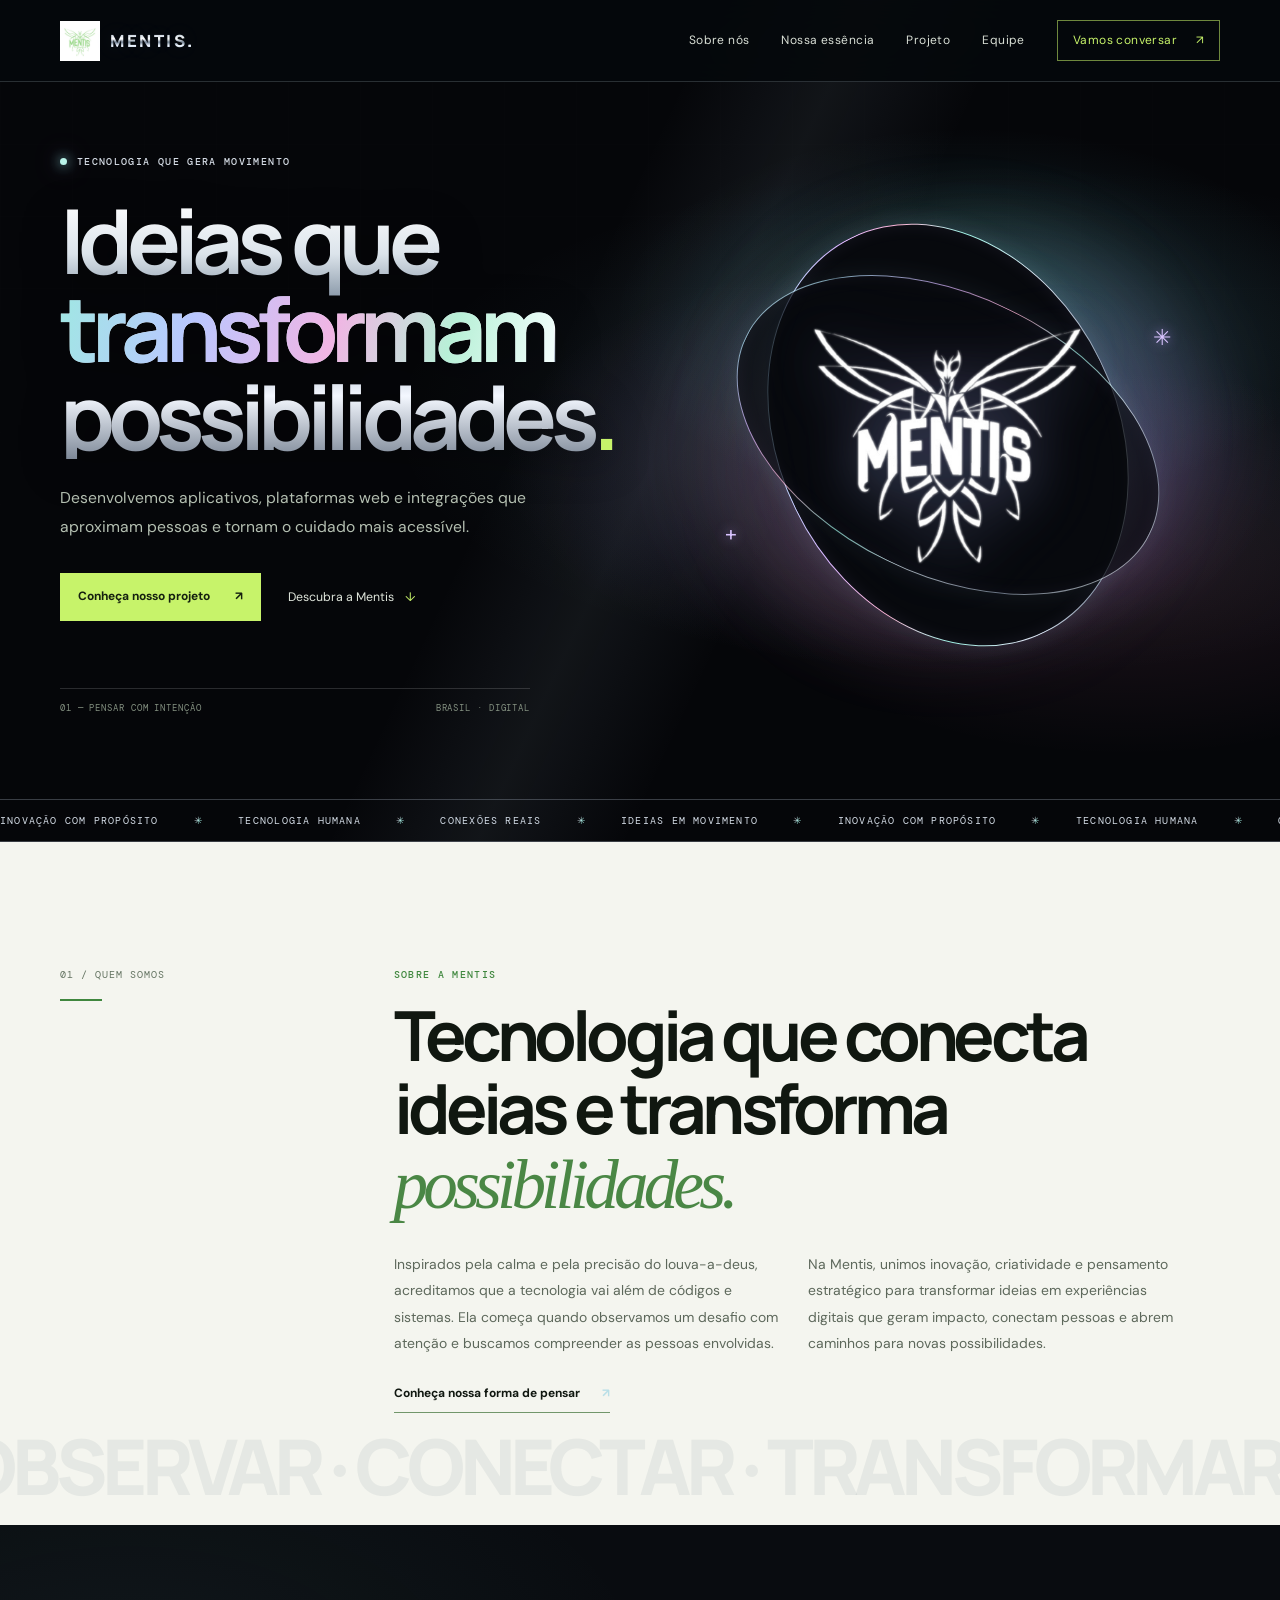
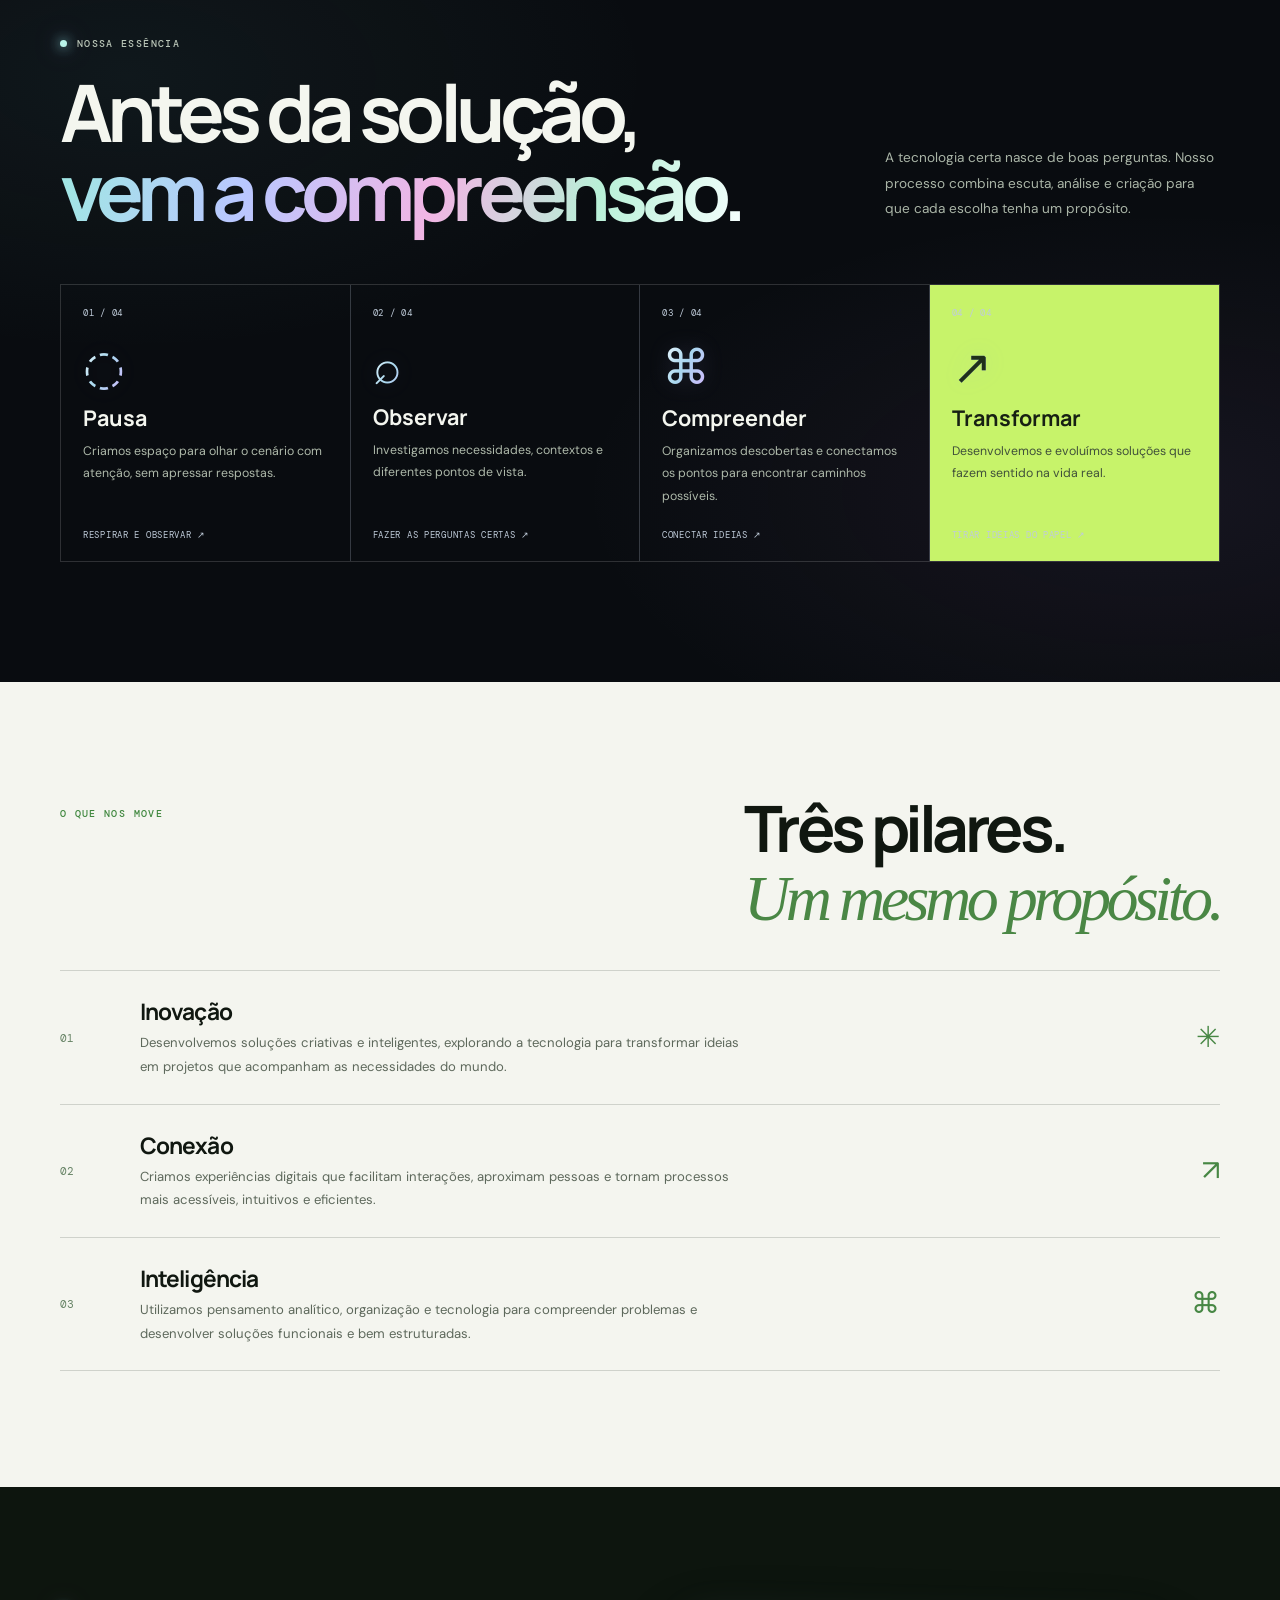
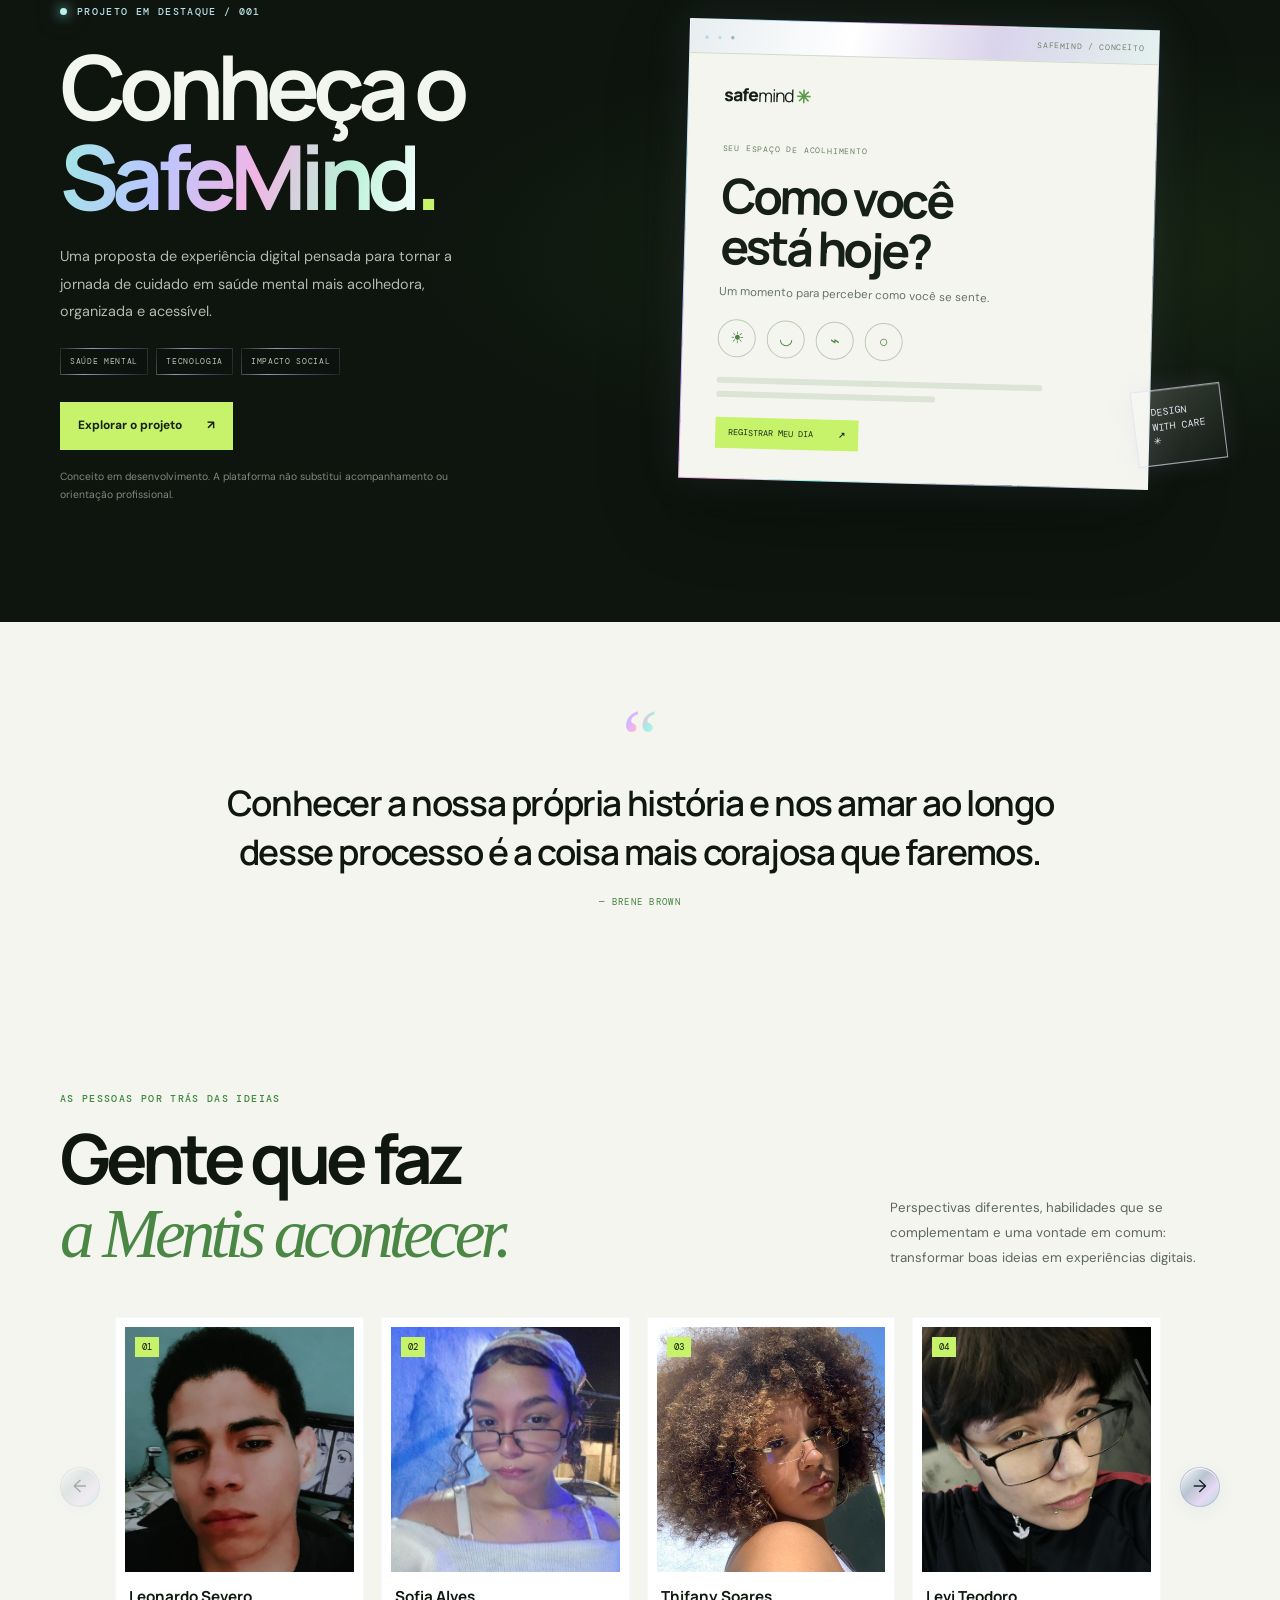
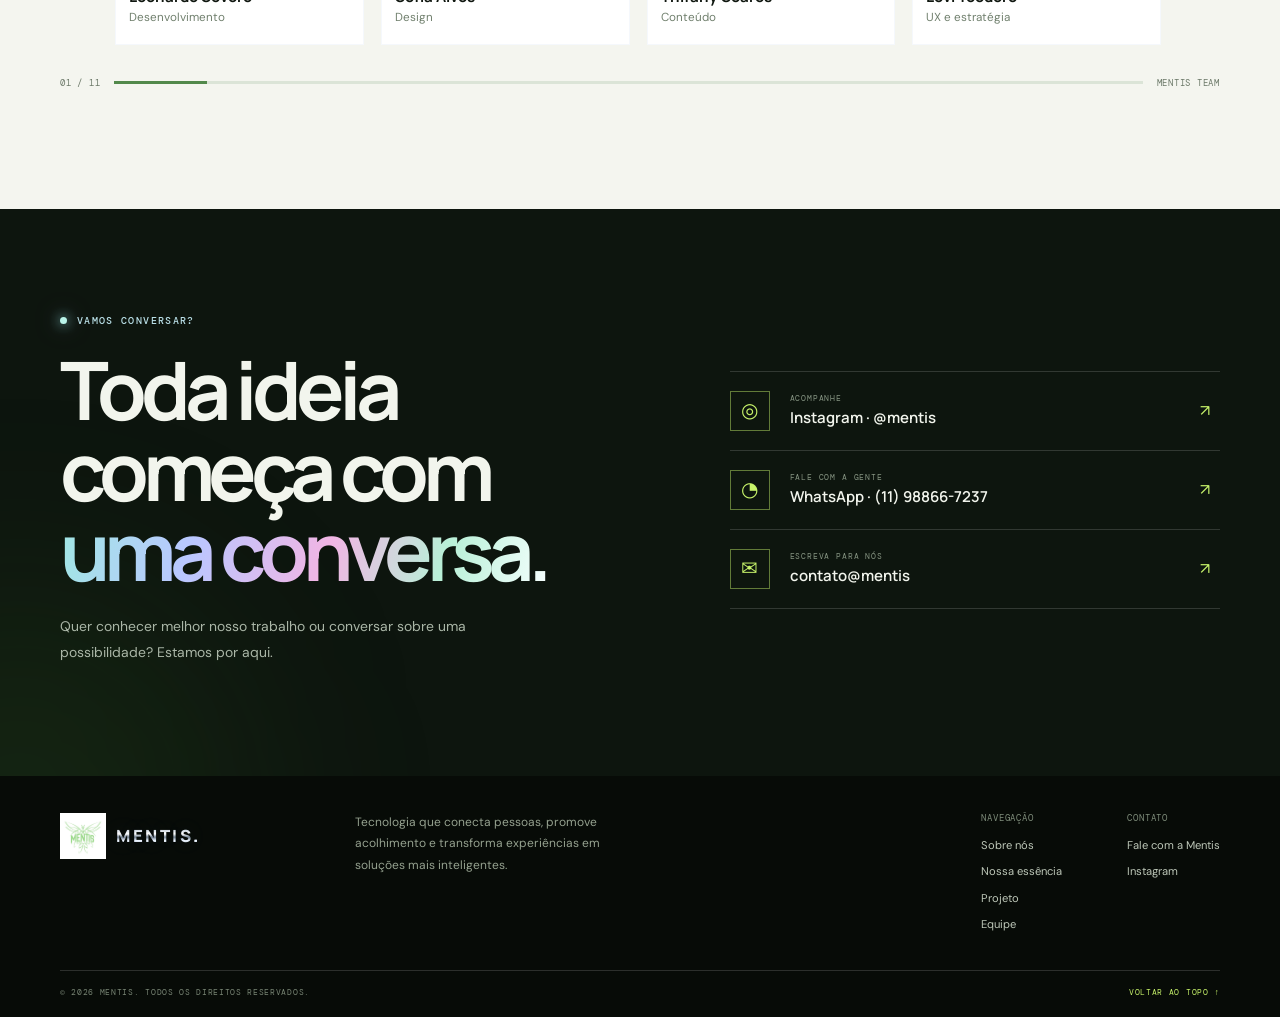
==== commit ecbe8011: "Commit do levi - estilo" ====
--- a/index.html
+++ b/index.html
@@ -2,269 +2,148 @@
 <html lang="pt-BR">
 <head>
   <meta charset="UTF-8">
-  <meta name="viewport" content="width=device-width, initial-scale=1.0">
-  <meta name="theme-color" content="#050806">
-  <meta name="description" content="Mentis — tecnologia que conecta ideias e transforma possibilidades em soluções digitais mais humanas.">
-  <title>Mentis — Tecnologia que conecta ideias</title>
-  <link rel="icon" type="image/png" href="image/image2.png">
+  <meta name="viewport" content="width=device-width, initial-scale=1">
+  <meta name="theme-color" content="#101810">
+  <meta name="description" content="Mentis — tecnologia que conecta pessoas, ideias e possibilidades.">
+  <title>MENTIS — Ideias em movimento</title>
+  <link rel="icon" href="image/image1.png" type="image/png">
   <link rel="preconnect" href="https://fonts.googleapis.com">
   <link rel="preconnect" href="https://fonts.gstatic.com" crossorigin>
-  <link href="https://fonts.googleapis.com/css2?family=DM+Mono:wght@400;500&family=Inter:wght@400;500;600;700;800&family=Space+Grotesk:wght@400;500;600;700&display=swap" rel="stylesheet">
+  <link href="https://fonts.googleapis.com/css2?family=DM+Mono:wght@400;500&family=DM+Sans:wght@400;500;600;700&family=Manrope:wght@400;500;600;700;800&display=swap" rel="stylesheet">
   <link rel="stylesheet" href="CSS/style.css">
+  <link rel="stylesheet" href="CSS/visual.css">
   <script src="JS/script.js" defer></script>
 </head>
 <body>
-  <a class="skip-link" href="#conteudo">Pular para o conteúdo</a>
-  <header class="site-header" id="topo">
-    <div class="container nav-wrap">
-      <a class="brand" href="#topo" aria-label="Mentis — início">
-        <img src="image/image2.png" alt="" class="brand-mark">
-        <span>MENTIS<span class="brand-dot">.</span></span>
-      </a>
-      <button class="menu-toggle" aria-label="Abrir menu" aria-expanded="false" aria-controls="main-nav"><span></span><span></span></button>
-      <nav class="main-nav" id="main-nav" aria-label="Navegação principal">
-        <a href="#sobre">Sobre nós</a><a href="#jornada">Nossa abordagem</a><a href="#projetos">Projetos</a><a href="#equipe">Equipe</a><a class="nav-cta" href="#contato">Entre em contato <span>↗</span></a>
-      </nav>
+<a class="skip-link" href="#conteudo">Pular para o conteúdo</a>
+<header class="header" id="inicio">
+  <div class="wrap nav">
+    <a class="brand" href="#inicio" aria-label="Mentis, início"><img src="image/image1.png" alt=""><span>MENTIS<span class="brand-dot">.</span></span></a>
+    <button class="menu-toggle" type="button" aria-expanded="false" aria-controls="navigation" aria-label="Abrir menu"><i></i><i></i></button>
+    <nav id="navigation" class="navigation" aria-label="Navegação principal">
+      <a href="#sobre">Sobre nós</a><a href="#metodo">Nossa essência</a><a href="#projeto">Projeto</a><a href="#equipe">Equipe</a><a class="nav-contact" href="#contato">Vamos conversar <span>↗</span></a>
+    </nav>
+  </div>
+</header>
+
+<main id="conteudo">
+  <section class="hero">
+    <div class="hero-grain"></div>
+    <div class="wrap hero-layout">
+      <div class="hero-copy">
+        <p class="eyebrow"><span class="live-dot"></span> TECNOLOGIA QUE GERA MOVIMENTO</p>
+        <h1>Ideias que<br><em>transformam</em><br>possibilidades<span class="green-period">.</span></h1>
+        <p class="hero-text">Desenvolvemos aplicativos, plataformas web e integrações que aproximam pessoas e tornam o cuidado mais acessível.</p>
+        <div class="hero-actions"><a class="button button-green" href="#projeto">Conheça nosso projeto <span>↗</span></a><a class="quiet-link" href="#sobre">Descubra a Mentis <span>↓</span></a></div>
+        <div class="hero-foot"><span>01 — PENSAR COM INTENÇÃO</span><span>BRASIL · DIGITAL</span></div>
+      </div>
+      <div class="hero-visual" aria-label="Símbolo da Mentis">
+        <div class="visual-halo"></div><div class="ring ring-a"></div><div class="ring ring-b"></div>
+        <img class="hero-logo" src="image/image2.png" alt="Símbolo da Mentis com um louva-a-deus">
+        
+        <span class="visual-cross cross-a">✳</span><span class="visual-cross cross-b">+</span>
+      </div>
     </div>
-  </header>
+    <div class="ticker"><div class="ticker-track">INOVAÇÃO COM PROPÓSITO <b>✳</b> TECNOLOGIA HUMANA <b>✳</b> CONEXÕES REAIS <b>✳</b> IDEIAS EM MOVIMENTO <b>✳</b> INOVAÇÃO COM PROPÓSITO <b>✳</b> TECNOLOGIA HUMANA <b>✳</b> CONEXÕES REAIS <b>✳</b></div></div>
+  </section>
 
-  <main id="conteudo">
-    <section class="hero dark-section">
-      <div class="hero-grid-lines" aria-hidden="true"></div>
-      <div class="container hero-layout">
-        <div class="hero-copy reveal">
-          <p class="eyebrow"><span class="status-dot"></span> TECNOLOGIA COM PROPÓSITO</p>
-          <h1>Ideias que<br>ganham <span>vida<span class="lime">.</span></span></h1>
-          <p class="hero-lead">Desenvolvemos aplicativos, plataformas web e experiências digitais que conectam pessoas, tecnologia e novas possibilidades.</p>
-          <div class="hero-actions"><a class="button button-lime" href="#projetos">Explore nossos projetos <span>↗</span></a><a class="text-link" href="#sobre">Conheça a Mentis <span>↓</span></a></div>
-          <div class="hero-meta"><span>01 / CRIAR COM INTENÇÃO</span><span>BRASIL · DIGITAL</span></div>
+  <section class="about section-paper" id="sobre">
+    <div class="wrap about-layout">
+      <div class="side-label"><span>01 / QUEM SOMOS</span><i></i></div>
+      <div class="about-content">
+        <p class="eyebrow eyebrow-green">SOBRE A MENTIS</p>
+        <h2>Tecnologia que conecta ideias e transforma <em>possibilidades.</em></h2>
+        <div class="about-columns">
+          <p>Inspirados pela calma e pela precisão do louva-a-deus, acreditamos que a tecnologia vai além de códigos e sistemas. Ela começa quando observamos um desafio com atenção e buscamos compreender as pessoas envolvidas.</p>
+          <p>Na Mentis, unimos inovação, criatividade e pensamento estratégico para transformar ideias em experiências digitais que geram impacto, conectam pessoas e abrem caminhos para novas possibilidades.</p>
         </div>
-        <div class="hero-art reveal" aria-label="Identidade visual da Mentis">
-          <div class="art-orbit orbit-one"></div><div class="art-orbit orbit-two"></div><div class="art-glow"></div>
-          <div class="art-index">M—01<br><span>PAUSE / OBSERVE / CREATE</span></div>
-          <img src="image/image2.png" class="hero-symbol" alt="Símbolo da Mentis, inspirado em formas orgânicas">
-          <div class="art-caption"><span class="caption-line"></span><span>O FUTURO COMEÇA<br>COM UMA BOA IDEIA.</span></div>
-          <div class="art-cross cross-one">+</div><div class="art-cross cross-two">+</div>
+        <a class="line-link" href="#metodo">Conheça nossa forma de pensar <span>↗</span></a>
+      </div>
+    </div>
+    <div class="about-watermark" aria-hidden="true">OBSERVAR · CONECTAR · TRANSFORMAR</div>
+  </section>
+
+  <section class="method section-dark" id="metodo">
+    <div class="wrap">
+      <div class="section-head">
+        <div><p class="eyebrow"><span class="live-dot"></span> NOSSA ESSÊNCIA</p><h2>Antes da solução,<br><em>vem a compreensão.</em></h2></div>
+        <p>A tecnologia certa nasce de boas perguntas. Nosso processo combina escuta, análise e criação para que cada escolha tenha um propósito.</p>
+      </div>
+      <div class="method-grid">
+        <article class="method-card"><span class="number">01 / 04</span><div class="method-symbol">◌</div><h3>Pausa</h3><p>Criamos espaço para olhar o cenário com atenção, sem apressar respostas.</p><small>RESPIRAR E OBSERVAR ↗</small></article>
+        <article class="method-card"><span class="number">02 / 04</span><div class="method-symbol">⌕</div><h3>Observar</h3><p>Investigamos necessidades, contextos e diferentes pontos de vista.</p><small>FAZER AS PERGUNTAS CERTAS ↗</small></article>
+        <article class="method-card"><span class="number">03 / 04</span><div class="method-symbol">⌘</div><h3>Compreender</h3><p>Organizamos descobertas e conectamos os pontos para encontrar caminhos possíveis.</p><small>CONECTAR IDEIAS ↗</small></article>
+        <article class="method-card method-featured"><span class="number">04 / 04</span><div class="method-symbol">↗</div><h3>Transformar</h3><p>Desenvolvemos e evoluímos soluções que fazem sentido na vida real.</p><small>TIRAR IDEIAS DO PAPEL ↗</small></article>
+      </div>
+    </div>
+  </section>
+
+  <section class="pillars section-paper">
+    <div class="wrap">
+      <div class="pillars-top"><p class="eyebrow eyebrow-green">O QUE NOS MOVE</p><h2>Três pilares.<br><em>Um mesmo propósito.</em></h2></div>
+      <div class="pillar-list">
+        <article class="pillar"><span>01</span><div><h3>Inovação</h3><p>Desenvolvemos soluções criativas e inteligentes, explorando a tecnologia para transformar ideias em projetos que acompanham as necessidades do mundo.</p></div><b>✳</b></article>
+        <article class="pillar"><span>02</span><div><h3>Conexão</h3><p>Criamos experiências digitais que facilitam interações, aproximam pessoas e tornam processos mais acessíveis, intuitivos e eficientes.</p></div><b>↗</b></article>
+        <article class="pillar"><span>03</span><div><h3>Inteligência</h3><p>Utilizamos pensamento analítico, organização e tecnologia para compreender problemas e desenvolver soluções funcionais e bem estruturadas.</p></div><b>⌘</b></article>
+      </div>
+    </div>
+  </section>
+
+  <section class="featured-project" id="projeto">
+    <div class="wrap project-layout">
+      <div class="project-copy">
+        <p class="eyebrow"><span class="live-dot"></span> PROJETO EM DESTAQUE / 001</p>
+        <h2>Conheça o<br><em>SafeMind</em><span class="green-period">.</span></h2>
+        <p>Uma proposta de experiência digital pensada para tornar a jornada de cuidado em saúde mental mais acolhedora, organizada e acessível.</p>
+        <div class="tags"><span>SAÚDE MENTAL</span><span>TECNOLOGIA</span><span>IMPACTO SOCIAL</span></div>
+        <a class="button button-green" href="https://github.com/mentistecnologia-lab/Mentis" target="_blank" rel="noopener noreferrer">Explorar o projeto <span>↗</span></a>
+        <small class="disclaimer">Conceito em desenvolvimento. A plataforma não substitui acompanhamento ou orientação profissional.</small>
+      </div>
+      <div class="project-art" aria-label="Prévia conceitual da interface SafeMind">
+        <div class="project-orbit"></div>
+        <div class="app-window">
+          <div class="app-top"><span class="window-dots">● ● ●</span><span>SAFEMIND / CONCEITO</span></div>
+          <div class="app-content"><div class="app-brand">safe<span>mind</span><i>✳</i></div><small>SEU ESPAÇO DE ACOLHIMENTO</small><h3>Como você<br>está hoje?</h3><p>Um momento para perceber como você se sente.</p><div class="moods"><span>☀</span><span>◡</span><span>⌁</span><span>○</span></div><div class="app-line"></div><div class="app-line short"></div><div class="app-cta">REGISTRAR MEU DIA <b>↗</b></div></div>
         </div>
+        <span class="project-stamp">DESIGN<br>WITH CARE<br>✳</span>
       </div>
-      <div class="ticker" aria-hidden="true"><div class="ticker-track">INOVAÇÃO COM PROPÓSITO <span>✳</span> TECNOLOGIA HUMANA <span>✳</span> IDEIAS EM MOVIMENTO <span>✳</span> INOVAÇÃO COM PROPÓSITO <span>✳</span> TECNOLOGIA HUMANA <span>✳</span></div></div>
-    </section>
+    </div>
+  </section>
 
-    <section class="intro section-light" id="sobre">
-      <div class="container intro-grid">
-        <div class="section-kicker reveal"><span>01 — QUEM SOMOS</span><div class="kicker-rule"></div></div>
-        <div class="intro-content reveal"><p class="eyebrow green-eyebrow">SOBRE A MENTIS</p><h2>Tecnologia que conecta ideias e transforma <em>possibilidades.</em></h2><div class="intro-bottom"><p>A Mentis é uma iniciativa de tecnologia dedicada a criar soluções digitais úteis, acessíveis e centradas nas pessoas. Unimos criatividade, estratégia e desenvolvimento para transformar desafios reais em experiências digitais.</p><p>Acreditamos que a tecnologia ganha valor quando aproxima pessoas, amplia o acesso à informação e abre caminhos para novas ideias.</p></div><a class="underlined-link" href="#jornada">Descubra como pensamos <span>↗</span></a></div>
+  <section class="quote section-paper"><div class="wrap quote-inner"><span>“</span><blockquote>Conhecer a nossa própria história e nos amar ao longo desse processo é a coisa mais corajosa que faremos.</blockquote><small>— BRENE BROWN</small></div></section>
+
+  <section class="team section-paper" id="equipe">
+    <div class="wrap">
+      <div class="team-heading"><div><p class="eyebrow eyebrow-green">AS PESSOAS POR TRÁS DAS IDEIAS</p><h2>Gente que faz<br><em>a Mentis acontecer.</em></h2></div><p>Perspectivas diferentes, habilidades que se complementam e uma vontade em comum: transformar boas ideias em experiências digitais.</p></div>
+      <div class="team-carousel"><button class="team-arrow team-prev" type="button" aria-label="Integrantes anteriores">←</button>
+        <div class="team-track" id="team-track">
+          <article class="team-card"><div class="team-photo"><img src="image/Leo.jpeg" alt="Leonardo Severo" loading="lazy"><span>01</span></div><h3>Leonardo Severo</h3><p>Desenvolvimento</p></article>
+          <article class="team-card"><div class="team-photo"><img src="image/Sofia.jpg" alt="Sofia Alves" loading="lazy"><span>02</span></div><h3>Sofia Alves</h3><p>Design</p></article>
+          <article class="team-card"><div class="team-photo"><img src="image/Thifany.jpeg" alt="Thifany Soares" loading="lazy"><span>03</span></div><h3>Thifany Soares</h3><p>Conteúdo</p></article>
+          <article class="team-card"><div class="team-photo"><img src="image/Levi.jpeg" alt="Levi Teodoro" loading="lazy"><span>04</span></div><h3>Levi Teodoro</h3><p>UX e estratégia</p></article>
+          <article class="team-card"><div class="team-photo"><img src="image/Luke.jpeg" alt="Luke Corsaty" loading="lazy"><span>05</span></div><h3>Luke Corsaty</h3><p>Desenvolvimento</p></article>
+          <article class="team-card"><div class="team-photo"><img src="image/Esther.jpeg" alt="Esther Baestero" loading="lazy"><span>06</span></div><h3>Esther Baestero</h3><p>CEO</p></article>
+          <article class="team-card"><div class="team-photo"><img src="image/Mariana.jpeg" alt="Mariana Ramos" loading="lazy"><span>07</span></div><h3>Mariana Ramos</h3><p>DBA</p></article>
+          <article class="team-card"><div class="team-photo"><img src="image/Daniel.jpeg" alt="Daniel Oliveira" loading="lazy"><span>08</span></div><h3>Daniel Oliveira</h3><p>Desenvolvimento</p></article>
+          <article class="team-card"><div class="team-photo"><img src="image/Nicollas.jpeg" alt="Nicollas Oliveira" loading="lazy"><span>09</span></div><h3>Nicollas Oliveira</h3><p>Desenvolvimento</p></article>
+          <article class="team-card"><div class="team-photo"><img src="image/Davi.jpeg" alt="Davi Rocha" loading="lazy"><span>10</span></div><h3>Davi Rocha</h3><p>BDA</p></article>
+          <article class="team-card"><div class="team-photo"><img src="image/Ana.jpeg" alt="Ana Júlia Martorano" loading="lazy"><span>11</span></div><h3>Ana Júlia Martorano</h3><p>Conteúdo</p></article>
+        </div>
+        <button class="team-arrow team-next" type="button" aria-label="Próximos integrantes">→</button>
       </div>
-      <div class="decorative-word" aria-hidden="true">PENSAR · CRIAR · TRANSFORMAR</div>
-    </section>
+      <div class="team-progress"><span id="team-counter">01 / 11</span><div><i id="team-progress-fill"></i></div><small>MENTIS TEAM</small></div>
+    </div>
+  </section>
 
-    <section class="approach dark-section" id="jornada">
-      <div class="container">
-        <div class="section-heading reveal"><div><p class="eyebrow"><span class="status-dot"></span> NOSSO PROCESSO</p><h2>Grandes ideias<br>começam com <span class="lime">intenção.</span></h2></div><p>Uma abordagem que combina curiosidade, escuta e pensamento estratégico para desenvolver soluções que fazem sentido.</p></div>
-        <div class="process-grid">
-          <article class="process-card reveal"><span class="card-number">01 /</span><div class="process-icon"><img src="./image/Pausa.png" alt=""></div><h3>Pausa</h3><p>Reservamos espaço para entender o contexto antes de buscar respostas.</p><span class="card-foot">OBSERVAR O CENÁRIO ↗</span></article>
-          <article class="process-card reveal"><span class="card-number">02 /</span><div class="process-icon"><img src="./image/Observar.png" alt=""></div><h3>Observar</h3><p>Investigamos necessidades, oportunidades e diferentes perspectivas.</p><span class="card-foot">FAZER AS PERGUNTAS CERTAS ↗</span></article>
-          <article class="process-card reveal"><span class="card-number">03 /</span><div class="process-icon"><img src="./image/Compreender.png" alt=""></div><h3>Compreender</h3><p>Transformamos descobertas em ideias claras e caminhos possíveis.</p><span class="card-foot">CONECTAR OS PONTOS ↗</span></article>
-          <article class="process-card process-card-featured reveal"><span class="card-number">04 /</span><div class="process-icon"><img src="./image/Transformar.png" alt=""></div><h3>Transformar</h3><p>Desenvolvemos, testamos e evoluímos soluções com propósito.</p><span class="card-foot">TIRAR IDEIAS DO PAPEL ↗</span></article>
-        </div>
-      </div>
-    </section>
-
-    <section class="pillars section-light">
-      <div class="container">
-        <div class="pillars-heading reveal"><p class="eyebrow green-eyebrow">O QUE NOS MOVE</p><h2>Princípios que orientam<br><em>cada projeto.</em></h2></div>
-        <div class="pillar-list">
-          <article class="pillar-row reveal"><span class="pillar-index">01</span><h3>Inovação</h3><p>Exploramos possibilidades e desenvolvemos soluções criativas para desafios reais.</p></article>
-          <article class="pillar-row reveal"><span class="pillar-index">02</span><h3>Conexão</h3><p>Colocamos as pessoas no centro e criamos experiências acessíveis e intuitivas.</p></article>
-          <article class="pillar-row reveal"><span class="pillar-index">03</span><h3>Inteligência</h3><p>Combinamos análise, estratégia e tecnologia para transformar ideias em produtos.</p></article>
-        </div>
-      </div>
-    </section>
-
-    <section class="project dark-section" id="projetos">
-      <div class="project-noise" aria-hidden="true"></div><div class="container project-layout">
-        <div class="project-copy reveal"><p class="eyebrow"><span class="status-dot"></span> PROJETO EM DESTAQUE / 001</p><h2>Conheça o<br><span class="project-name">SafeMind<span class="lime">.</span></span></h2><p>Uma proposta de plataforma digital que busca tornar a jornada de cuidado com a saúde mental mais simples, organizada e acolhedora.</p><div class="project-tags"><span>SAÚDE MENTAL</span><span>PLATAFORMA WEB</span><span>IMPACTO SOCIAL</span></div><a class="button button-lime" href="https://github.com/mentistecnologia-lab/Mentis" target="_blank" rel="noopener noreferrer">Conheça o projeto <span>↗</span></a><p class="project-note">Projeto digital com foco em informação, autoconhecimento e apoio. Não substitui atendimento profissional.</p></div>
-        <div class="project-visual reveal"><div class="mock-window"><div class="window-top"><span></span><span></span><span></span><b>SAFEMIND / CONCEITO</b></div><div class="mock-body"><div class="mock-sidebar"><i></i><i></i><i></i><i></i></div><div class="mock-content"><span class="mock-label">SEU ESPAÇO DE AUTOCUIDADO</span><strong>Como você<br>está hoje?</strong><div class="mood-options"><span>☼</span><span>◡</span><span>⌁</span><span>○</span></div><div class="mock-line"></div><div class="mock-line short"></div><div class="mock-button">REGISTRAR MEU DIA ↗</div></div></div></div><span class="visual-stamp">DESIGN<br>WITH CARE<br>✳</span></div>
-      </div>
-    </section>
-
-    <section class="quote section-light"><div class="container quote-inner reveal"><span class="quote-mark">“</span><blockquote> “Conhecer a nossa própria história e nos amar ao longo desse processo é a coisa mais corajosa que faremos”</blockquote><p>— BRENÉ BROWN</p></div></section>
-
-    
-<section class="team section-light" id="equipe">
-  <div class="container">
-
-    <div class="team-heading reveal">
-      <div>
-        <p class="eyebrow green-eyebrow">
-          AS PESSOAS POR TRÁS DAS IDEIAS
-        </p>
-        <h2>Equipe <em>Mentis.</em></h2>
-      </div>
-
-      <p>
-        Perspectivas diferentes, uma vontade em comum:
-        transformar boas ideias em experiências digitais.
-      </p>
+  <section class="contact" id="contato"><div class="wrap contact-layout">
+    <div class="contact-copy"><p class="eyebrow"><span class="live-dot"></span> VAMOS CONVERSAR?</p><h2>Toda ideia<br>começa com<br><em>uma conversa.</em></h2><p>Quer conhecer melhor nosso trabalho ou conversar sobre uma possibilidade? Estamos por aqui.</p></div>
+    <div class="contact-list">
+      <a href="https://www.instagram.com/mentis/" target="_blank" rel="noopener noreferrer"><span class="contact-icon">◎</span><span><small>ACOMPANHE</small><strong>Instagram · @mentis</strong></span><b>↗</b></a>
+      <a href="https://wa.me/5511988667237" target="_blank" rel="noopener noreferrer"><span class="contact-icon">◔</span><span><small>FALE COM A GENTE</small><strong>WhatsApp · (11) 98866-7237</strong></span><b>↗</b></a>
+      <a href="mailto:contato@mentis"><span class="contact-icon">✉</span><span><small>ESCREVA PARA NÓS</small><strong>contato@mentis</strong></span><b>↗</b></a>
     </div>
-
-    <div class="team-carousel">
-      <button class="team-arrow team-prev"
-              type="button"
-              aria-label="Integrantes anteriores">
-        &#8592;
-      </button>
-
-      <div class="team-grid" id="team-track">
-
-        <article class="team-card">
-          <div class="team-photo">
-            <img src="image/Leo.jpeg"
-                 alt="Leonardo Severo"
-                 loading="lazy">
-            <span>01</span>
-          </div>
-          <h3>Leonardo Severo</h3>
-          <p>Desenvolvimento</p>
-        </article>
-
-        <article class="team-card">
-          <div class="team-photo">
-            <img src="image/Sofia.jpg"
-                 alt="Sofia Alves"
-                 loading="lazy">
-            <span>02</span>
-          </div>
-          <h3>Sofia Alves</h3>
-          <p>Design</p>
-        </article>
-
-        <article class="team-card">
-          <div class="team-photo">
-            <img src="image/Thifany.jpeg"
-                 alt="Thifany Soares"
-                 loading="lazy">
-            <span>03</span>
-          </div>
-          <h3>Thifany Soares</h3>
-          <p>Conteúdo</p>
-        </article>
-
-        <article class="team-card">
-          <div class="team-photo">
-            <img src="image/Levi.jpeg"
-                 alt="Levi Teodoro"
-                 loading="lazy">
-            <span>04</span>
-          </div>
-          <h3>Levi Teodoro</h3>
-          <p>UX e estratégia</p>
-        </article>
-
-        <article class="team-card">
-          <div class="team-photo">
-            <img src="./image/Luke.jpeg"
-                 alt="Luke Corsaty"
-                 loading="lazy">
-            <span>05</span>
-          </div>
-          <h3>Luke Corsaty</h3>
-          <p>Desenvolvimento</p>
-        </article>
-
-        <article class="team-card">
-          <div class="team-photo">
-            <img src="./image/Esther.jpeg"
-                 alt="Esther Baestero"
-                 loading="lazy">
-            <span>06</span>
-          </div>
-          <h3>Esther Baestero</h3>
-          <p>CEO</p>
-        </article>
-
-        <article class="team-card">
-          <div class="team-photo">
-            <img src="./image/Mariana.jpeg"
-                 alt="Mariana Ramos"
-                 loading="lazy">
-            <span>07</span>
-          </div>
-          <h3>Mariana Ramos</h3>
-          <p>DBA</p>
-        </article>
-
-        <article class="team-card">
-          <div class="team-photo">
-            <img src="./image/Daniel.jpeg"
-                 alt="Daniel Oliveira"
-                 loading="lazy">
-            <span>08</span>
-          </div>
-          <h3>Daniel Oliveira</h3>
-          <p>Desenvolvimento</p>
-        </article>
-
-        <article class="team-card">
-          <div class="team-photo">
-            <img src="./image/Nicollas.jpeg"
-                 alt="Nicollas Oliveiara"
-                 loading="lazy">
-            <span>09</span>
-          </div>
-          <h3>Nicollas Oliveiara</h3>
-          <p>Desenvolvimento</p>
-        </article>
-
-        <article class="team-card">
-          <div class="team-photo">
-            <img src="./image/Davi.jpeg"
-                 alt="Davi Rocha"
-                 loading="lazy">
-            <span>10</span>
-          </div>
-          <h3>Davi Rocha</h3>
-          <p>BDA</p>
-        </article>
-
-        <article class="team-card">
-          <div class="team-photo">
-            <img src="./image/Ana.jpeg"
-                 alt="Ana Júlia Martorano"
-                 loading="lazy">
-            <span>11</span>
-          </div>
-          <h3>Ana Júlia Martorano</h3>
-          <p>Conteúdo</p>
-        </article>
-
-        <!-- Para adicionar mais integrantes,
-             copie um article e altere os dados. -->
-
-      </div>
-
-      <button class="team-arrow team-next"
-              type="button"
-              aria-label="Próximos integrantes">
-        &#8594;
-      </button>
-    </div>
-
-    <div class="team-progress">
-      <span id="team-counter">01 / 04</span>
-      <div class="team-progress-bar">
-        <span id="team-progress-fill"></span>
-      </div>
-      <span>MENTIS TEAM</span>
-    </div>
-
-  </div>
-</section>
-
-
-    <section class="contact dark-section" id="contato"><div class="container contact-layout"><div class="contact-copy reveal"><p class="eyebrow"><span class="status-dot"></span> VAMOS CONVERSAR?</p><h2>Uma ideia começa<br>com uma <span class="lime">conversa.</span></h2><p>Tem um projeto em mente ou quer saber mais sobre a Mentis? Entre em contato pelos nossos canais.</p></div><div class="contact-links reveal"><a href="https://instagram.com/" target="_blank" rel="noopener noreferrer"><span class="contact-icon"><img src="[data-uri]" alt=""></span><span><small>ACOMPANHE</small><strong>Instagram</strong></span><span class="contact-arrow">↗</span></a><a href="mailto:mentistecnologia@gmail.com"><span class="contact-icon">✉</span><span><small>ESCREVA PARA NÓS</small><strong>E-mail</strong></span><span class="contact-arrow">↗</span></a><a href="https://github.com/mentistecnologia-lab" target="_blank" rel="noopener noreferrer"><span class="contact-icon"><img src="https://encrypted-tbn0.gstatic.com/images?q=tbn:ANd9GcQPyt9o2vV7qbUzPXo1bet8BsmumaYMNWALTk29xdsx5A&s=10" alt=""></span><span><small>VEJA NOSSO CÓDIGO</small><strong>GitHub</strong></span><span class="contact-arrow">↗</span></a></div></div></section>
-  </main>
-
-  <footer class="site-footer"><div class="container footer-main"><a class="brand footer-brand" href="#topo"><img src="image/image2.png" alt="" class="brand-mark"><span>MENTIS<span class="brand-dot">.</span></span></a><p>Tecnologia que conecta pessoas, ideias e novas possibilidades.</p><div class="footer-nav"><a href="#sobre">Sobre</a><a href="#jornada">Abordagem</a><a href="#projetos">Projetos</a><a href="#equipe">Equipe</a><a href="#contato">Contato</a></div></div><div class="container footer-bottom"><span>© <span id="year"></span> MENTIS. TODOS OS DIREITOS RESERVADOS.</span><a href="#topo">VOLTAR AO TOPO ↑</a></div></footer>
+  </div></section>
+</main>
+<footer class="footer"><div class="wrap footer-main"><a class="brand footer-brand" href="#inicio"><img src="image/image1.png" alt=""><span>MENTIS<span class="brand-dot">.</span></span></a><p>Tecnologia que conecta pessoas, promove acolhimento e transforma experiências em soluções mais inteligentes.</p><div class="footer-links"><div><small>NAVEGAÇÃO</small><a href="#sobre">Sobre nós</a><a href="#metodo">Nossa essência</a><a href="#projeto">Projeto</a><a href="#equipe">Equipe</a></div><div><small>CONTATO</small><a href="#contato">Fale com a Mentis</a><a href="https://www.instagram.com/mentis/">Instagram</a></div></div></div><div class="wrap footer-bottom"><span>© <span id="year"></span> MENTIS. TODOS OS DIREITOS RESERVADOS.</span><a href="#inicio">VOLTAR AO TOPO ↑</a></div></footer>
 </body>
-</html>
+</html>
--- a/CSS/style.css
+++ b/CSS/style.css
@@ -1,252 +1,1505 @@
-:root{--black:#050806;--panel:#0c120e;--panel-2:#111a14;--white:#f5f7f2;--paper:#eef0e8;--ink:#111812;--muted:#9aa49a;--muted-dark:#5e685f;--lime:#c6ff3d;--green:#237a32;--line:rgba(224,242,222,.16);--line-dark:rgba(10,30,14,.17);--font:'Inter',sans-serif;--display:'Space Grotesk',sans-serif;--mono:'DM Mono',monospace;--container:1160px}*{box-sizing:border-box;margin:0;padding:0}html{scroll-behavior:smooth;scroll-padding-top:85px}body{font-family:var(--font);background:var(--black);color:var(--white);line-height:1.6;overflow-x:hidden}a{color:inherit;text-decoration:none}img{display:block;max-width:100%}button{font:inherit}.container{width:min(var(--container),calc(100% - 48px));margin-inline:auto}.dark-section{background:var(--black);color:var(--white)}.section-light{background:var(--paper);color:var(--ink)}.skip-link{position:absolute;top:-60px;left:16px;background:var(--lime);color:#101510;padding:10px 14px;z-index:2000}.skip-link:focus{top:10px}.site-header{height:78px;position:fixed;z-index:1000;top:0;left:0;width:100%;background:rgba(5,8,6,.88);backdrop-filter:blur(18px);border-bottom:1px solid rgba(255,255,255,.08)}.nav-wrap{height:100%;display:flex;align-items:center;justify-content:space-between}.brand{display:inline-flex;align-items:center;gap:10px;font:700 1.1rem var(--display);letter-spacing:.12em}.brand-mark{width:34px;height:38px;object-fit:contain;filter:brightness(0) invert(1)}.brand-dot{color:var(--lime)}.main-nav{display:flex;align-items:center;gap:32px;font-size:.76rem;text-transform:uppercase;letter-spacing:.07em;color:#d5dbd3}.main-nav>a:not(.nav-cta):hover,.footer-nav a:hover{color:var(--lime)}.nav-cta{padding:11px 16px;border:1px solid rgba(198,255,61,.55);border-radius:2px;color:var(--lime)}.nav-cta span{margin-left:14px}.menu-toggle{display:none;border:0;background:none;color:white}.hero{min-height:720px;padding:155px 0 0;position:relative;overflow:hidden}.hero-grid-lines,.project-noise{position:absolute;inset:0;pointer-events:none;background-image:linear-gradient(rgba(255,255,255,.035) 1px,transparent 1px),linear-gradient(90deg,rgba(255,255,255,.035) 1px,transparent 1px);background-size:64px 64px;mask-image:linear-gradient(to bottom,black,transparent 85%)}.hero-layout{display:grid;grid-template-columns:1.05fr .95fr;gap:30px;align-items:center;position:relative;z-index:1;padding-bottom:95px}.eyebrow{font:500 .68rem var(--mono);letter-spacing:.12em;color:#bdc8bd;display:flex;align-items:center;gap:10px}.status-dot{width:7px;height:7px;border-radius:50%;background:var(--lime);display:inline-block;box-shadow:0 0 12px rgba(198,255,61,.6)}.hero h1,.section-heading h2,.project h2,.contact h2{font:600 clamp(3.7rem,8vw,7.3rem)/.98 var(--display);letter-spacing:-.075em;margin:25px 0}.hero h1>span{color:#e7ede3}.lime{color:var(--lime)}.hero-lead{max-width:490px;color:#a9b2a8;font-size:1rem;line-height:1.85}.hero-actions{display:flex;align-items:center;gap:26px;flex-wrap:wrap;margin-top:34px}.button{display:inline-flex;align-items:center;justify-content:center;gap:22px;padding:14px 19px;font-size:.76rem;font-weight:700;transition:transform .25s,background .25s}.button:hover{transform:translateY(-3px)}.button-lime{background:var(--lime);color:#11170d}.button-lime:hover{background:#d8ff78}.text-link{font-size:.78rem;color:#e1e8df}.text-link span{color:var(--lime);margin-left:8px}.hero-meta{display:flex;justify-content:space-between;gap:20px;max-width:490px;margin-top:76px;padding-top:14px;border-top:1px solid var(--line);font: .58rem var(--mono);letter-spacing:.08em;color:#7e897e}.hero-art{min-height:440px;position:relative;display:grid;place-items:center;isolation:isolate}.art-glow{position:absolute;width:300px;height:300px;border-radius:50%;background:rgba(106,164,32,.15);filter:blur(75px);z-index:-1}.art-orbit{position:absolute;border:1px solid rgba(198,255,61,.24);border-radius:50%;transform:rotate(-25deg)}.orbit-one{width:370px;height:480px}.orbit-two{width:470px;height:300px;transform:rotate(28deg);border-color:rgba(255,255,255,.16)}.hero-symbol{width:min(76%,330px);height:330px;object-fit:contain;filter:drop-shadow(0 0 32px rgba(153,255,49,.14)) brightness(0) invert(1);opacity:.94;animation:float 7s ease-in-out infinite}.art-index{position:absolute;top:30px;left:0;font: .66rem/1.8 var(--mono);color:var(--lime);letter-spacing:.08em}.art-index span{color:#788578;font-size:.52rem}.art-caption{position:absolute;bottom:28px;right:0;display:flex;align-items:center;gap:12px;font: .62rem/1.8 var(--mono);letter-spacing:.08em}.caption-line{width:34px;height:1px;background:var(--lime)}.art-cross{position:absolute;color:var(--lime);font-size:1.5rem;font-weight:200}.cross-one{top:25%;right:5%}.cross-two{bottom:23%;left:10%}.ticker{overflow:hidden;border-top:1px solid var(--line);border-bottom:1px solid var(--line);padding:15px 0;white-space:nowrap;color:#b4beb2;font: .67rem var(--mono);letter-spacing:.13em}.ticker-track{width:max-content;animation:ticker 28s linear infinite}.ticker span{color:var(--lime);padding:0 30px}.intro{padding:130px 0 110px;position:relative;overflow:hidden}.intro-grid{display:grid;grid-template-columns:.55fr 1.45fr;gap:60px}.section-kicker{font: .66rem var(--mono);letter-spacing:.1em;color:#637062}.kicker-rule{width:42px;height:2px;background:var(--green);margin-top:18px}.green-eyebrow{color:var(--green)}.intro h2,.pillars h2,.team h2{font:600 clamp(2.7rem,5vw,5rem)/1.05 var(--display);letter-spacing:-.07em;margin:18px 0 32px;max-width:850px}.intro h2 em,.pillars h2 em,.team h2 em{font-family:Georgia,serif;font-weight:400;color:#367a36}.intro-bottom{display:grid;grid-template-columns:1fr 1fr;gap:28px;max-width:800px}.intro-bottom p{color:#586257;font-size:.88rem;line-height:1.9}.underlined-link{display:inline-flex;gap:22px;align-items:center;margin-top:28px;padding-bottom:8px;border-bottom:1px solid #71966a;font-size:.76rem;font-weight:700}.underlined-link span{color:var(--green)}.decorative-word{position:absolute;right:-10px;bottom:12px;color:rgba(31,75,34,.07);font:700 clamp(2rem,6vw,6rem) var(--display);white-space:nowrap;letter-spacing:-.06em}.approach{padding:115px 0 125px;position:relative}.section-heading{display:flex;justify-content:space-between;align-items:end;gap:45px;margin-bottom:58px}.section-heading h2{font-size:clamp(3rem,6vw,5.6rem);margin-bottom:0}.section-heading>p{max-width:330px;color:#9aa49a;font-size:.86rem;line-height:1.9;margin-bottom:8px}.process-grid{display:grid;grid-template-columns:repeat(4,1fr);border:1px solid var(--line)}.process-card{min-height:285px;padding:24px 22px 20px;border-right:1px solid var(--line);display:flex;flex-direction:column;transition:background .3s}.process-card:last-child{border-right:0}.process-card:hover{background:#111a0c}.process-card-featured{background:var(--lime);color:#11170d}.process-card-featured:hover{background:#d7ff79}.card-number,.card-foot{font: .58rem var(--mono);letter-spacing:.08em;color:#7e897e}.process-card-featured .card-number,.process-card-featured .card-foot{color:#40502b}.process-icon{font:3rem var(--display);color:var(--lime);margin:24px 0 12px}.process-card-featured .process-icon{color:#11170d}.process-card h3{font:600 1.4rem var(--display);margin-bottom:8px}.process-card p{font-size:.78rem;color:#aab3a9;line-height:1.8}.process-card-featured p{color:#3e4935}.card-foot{margin-top:auto;padding-top:26px}.pillars{padding:115px 0 120px}.pillars-heading{display:flex;align-items:start;justify-content:space-between;gap:25px;margin-bottom:40px}.pillars-heading .eyebrow{margin-top:14px}.pillars h2{margin:0;font-size:clamp(2.8rem,5vw,4.7rem)}.pillar-list{border-top:1px solid var(--line-dark)}.pillar-row{display:grid;grid-template-columns:.3fr .9fr 1.3fr 60px;gap:30px;align-items:center;padding:28px 0;border-bottom:1px solid var(--line-dark);transition:padding .25s}.pillar-row:hover{padding-inline:12px}.pillar-index{font: .7rem var(--mono);color:#668365}.pillar-row h3{font:600 1.5rem var(--display);letter-spacing:-.04em}.pillar-row p{max-width:440px;color:#586257;font-size:.83rem;line-height:1.8}.pillar-symbol{justify-self:end;font-size:2rem;color:#367a36}.project{padding:120px 0;position:relative;overflow:hidden}.project-layout{position:relative;display:grid;grid-template-columns:.9fr 1.1fr;gap:70px;align-items:center}.project h2{font-size:clamp(3.6rem,7vw,6.5rem)}.project-name{color:#edf2e9}.project-copy>p:not(.eyebrow):not(.project-note){max-width:440px;color:#aab3a9;font-size:.9rem;line-height:1.9}.project-tags{display:flex;flex-wrap:wrap;gap:8px;margin:25px 0 28px}.project-tags span{border:1px solid var(--line);padding:7px 9px;color:#a9b5a6;font: .55rem var(--mono);letter-spacing:.08em}.project-note{font-size:.65rem;color:#768276;line-height:1.7;max-width:400px;margin-top:20px}.project-visual{position:relative;padding:40px 0}.mock-window{position:relative;background:#f0f4e9;color:#151b13;border-radius:5px;overflow:hidden;box-shadow:0 30px 90px rgba(0,0,0,.45);transform:rotate(2deg)}.window-top{height:37px;background:#dfe7d6;display:flex;align-items:center;gap:5px;padding:0 14px;border-bottom:1px solid #cad4c3}.window-top>span{width:6px;height:6px;border-radius:50%;background:#8f9c89}.window-top b{margin-left:auto;font: .53rem var(--mono);letter-spacing:.08em;color:#53634e}.mock-body{display:grid;grid-template-columns:42px 1fr;min-height:310px}.mock-sidebar{background:#dfe7d6;border-right:1px solid #cad4c3;display:flex;align-items:center;flex-direction:column;gap:24px;padding-top:25px}.mock-sidebar i{width:12px;height:12px;border:1px solid #6f8a66;border-radius:3px}.mock-content{padding:35px 35px 28px}.mock-label{font: .56rem var(--mono);letter-spacing:.08em;color:#65805c}.mock-content strong{display:block;font:600 clamp(1.8rem,3.3vw,3.2rem)/1.05 var(--display);letter-spacing:-.06em;margin:13px 0 22px}.mood-options{display:flex;gap:12px}.mood-options span{width:43px;height:43px;display:grid;place-items:center;border:1px solid #bac9b0;border-radius:50%;color:#3f6e32;font-size:1.2rem}.mock-line{height:7px;background:#d6dfcf;width:85%;margin-top:22px;border-radius:4px}.mock-line.short{width:57%;margin-top:8px}.mock-button{display:inline-block;margin-top:22px;background:#c6ff3d;padding:11px 13px;font: .55rem var(--mono);letter-spacing:.05em}.visual-stamp{position:absolute;right:-24px;bottom:12px;background:var(--lime);color:#10170b;padding:18px;font: .66rem/1.5 var(--mono);transform:rotate(-7deg)}.quote{padding:82px 0;text-align:center}.quote-inner{max-width:850px}.quote-mark{font:5rem/1 Georgia,serif;color:#70a05d}.quote blockquote{font:500 clamp(1.3rem,3vw,2.3rem)/1.35 var(--display);letter-spacing:-.04em}.quote p{font: .63rem var(--mono);letter-spacing:.15em;color:#39773a;margin-top:22px}.team{padding:110px 0 125px}.team-heading{display:flex;justify-content:space-between;align-items:end;gap:30px;margin-bottom:45px}.team-heading h2{margin-bottom:0}.team-heading>p{max-width:330px;color:#5c675a;font-size:.84rem;line-height:1.8}.team-grid{display:grid;grid-template-columns:repeat(4,1fr);gap:16px}.team-card{min-width:0}.team-photo{height:260px;background:#d9e2d1;position:relative;overflow:hidden}.team-photo img{width:100%;height:100%;object-fit:cover;filter:saturate(.78);transition:transform .5s,filter .5s}.team-card:hover .team-photo img{transform:scale(1.04);filter:saturate(1)}.team-photo>span{position:absolute;top:12px;left:12px;background:var(--lime);color:#15200e;font: .6rem var(--mono);padding:5px 7px}.team-card h3{font:600 1.1rem var(--display);margin-top:17px}.team-card>p{font-size:.75rem;color:#657061;margin-top:3px}.contact{padding:110px 0 115px;background:radial-gradient(ellipse at 0 100%,rgba(39,100,29,.2),transparent 45%),var(--black)}.contact-layout{display:grid;grid-template-columns:1.1fr .9fr;gap:70px;align-items:center}.contact h2{font-size:clamp(3.2rem,6.5vw,6rem)}.contact-copy>p:last-child{color:#9da99c;max-width:440px;font-size:.88rem;line-height:1.9}.contact-links{border-top:1px solid var(--line)}.contact-links>a{display:grid;grid-template-columns:48px 1fr 20px;gap:16px;align-items:center;padding:20px 0;border-bottom:1px solid var(--line);transition:padding .25s}.contact-links>a:hover{padding-inline:8px}.contact-icon{width:43px;height:43px;border:1px solid rgba(198,255,61,.35);color:var(--lime);display:grid;place-items:center;font-size:1.2rem}.contact-links small,.contact-links strong{display:block}.contact-links small{font: .55rem var(--mono);letter-spacing:.1em;color:#829080}.contact-links strong{font:500 1.05rem var(--display);margin-top:3px}.contact-arrow{color:var(--lime)}.site-footer{background:#030503;color:#e9eee6;padding:35px 0 20px}.footer-main{display:grid;grid-template-columns:1fr 1fr 1fr;gap:30px;align-items:start;padding-bottom:40px}.footer-brand{align-self:start}.footer-main>p{max-width:240px;color:#859084;font-size:.76rem;line-height:1.8}.footer-nav{display:flex;flex-wrap:wrap;gap:12px 20px;justify-content:flex-end;font-size:.68rem;color:#b3bdb0}.footer-bottom{border-top:1px solid var(--line);padding-top:17px;display:flex;justify-content:space-between;gap:20px;font: .56rem var(--mono);letter-spacing:.08em;color:#788376}.footer-bottom a{color:var(--lime)}.reveal{opacity:0;transform:translateY(18px);transition:opacity .7s ease,transform .7s ease}.reveal.is-visible{opacity:1;transform:translateY(0)}@keyframes float{0%,100%{transform:translateY(0)}50%{transform:translateY(-12px)}}@keyframes ticker{to{transform:translateX(-50%)}}@media(prefers-reduced-motion:reduce){*,*::before,*::after{scroll-behavior:auto!important;animation:none!important;transition:none!important}.reveal{opacity:1;transform:none}}@media(max-width:900px){.main-nav{gap:17px;font-size:.68rem}.hero-layout{grid-template-columns:1fr 1fr;gap:10px}.hero h1{font-size:clamp(3.5rem,8vw,5.5rem)}.hero-art{min-height:380px}.orbit-one{width:290px;height:400px}.orbit-two{width:360px;height:250px}.process-grid{grid-template-columns:repeat(2,1fr)}.process-card:nth-child(2){border-right:0}.process-card:nth-child(-n+2){border-bottom:1px solid var(--line)}.project-layout{gap:35px}.team-photo{height:210px}.contact-layout{gap:35px}}@media(max-width:680px){.container{width:min(100% - 36px,var(--container))}.site-header{height:68px}.menu-toggle{display:flex;flex-direction:column;gap:6px;padding:10px;cursor:pointer}.menu-toggle span{width:23px;height:2px;background:var(--lime);display:block;transition:transform .2s}.menu-toggle[aria-expanded=true] span:first-child{transform:translateY(4px) rotate(45deg)}.menu-toggle[aria-expanded=true] span:last-child{transform:translateY(-4px) rotate(-45deg)}.main-nav{position:absolute;top:68px;left:0;right:0;display:none;flex-direction:column;align-items:stretch;gap:0;padding:12px 22px 22px;background:rgba(5,8,6,.98);border-bottom:1px solid var(--line)}.main-nav.is-open{display:flex}.main-nav>a{padding:15px 4px;border-bottom:1px solid var(--line)}.main-nav .nav-cta{margin-top:12px;text-align:center;border:1px solid rgba(198,255,61,.5)}.hero{padding-top:120px;min-height:0}.hero-layout{grid-template-columns:1fr;padding-bottom:65px}.hero h1{font-size:clamp(3.8rem,16vw,6rem);margin:22px 0}.hero-lead{font-size:.91rem}.hero-meta{margin-top:44px}.hero-art{min-height:340px;margin-top:15px}.hero-symbol{height:250px;width:250px}.orbit-one{width:270px;height:320px}.orbit-two{width:320px;height:210px}.art-index{left:3%;top:10px}.art-caption{right:3%;bottom:10px}.ticker{font-size:.58rem}.intro,.approach,.pillars,.team{padding:78px 0}.intro-grid{grid-template-columns:1fr;gap:30px}.section-kicker{display:flex;align-items:center;gap:15px}.kicker-rule{margin-top:0}.intro h2,.pillars h2,.team h2{font-size:clamp(2.6rem,11vw,4rem)}.intro-bottom{grid-template-columns:1fr;gap:14px}.decorative-word{font-size:2rem;bottom:4px}.section-heading,.pillars-heading,.team-heading{display:block}.section-heading h2{font-size:clamp(2.8rem,12vw,4.5rem);margin:20px 0}.section-heading>p,.team-heading>p{margin-top:22px}.process-grid{grid-template-columns:1fr}.process-card{min-height:240px;border-right:0;border-bottom:1px solid var(--line)}.process-card:last-child{border-bottom:0}.process-card:nth-child(2){border-bottom:1px solid var(--line)}.process-icon{margin:15px 0 8px}.pillars-heading{margin-bottom:28px}.pillar-row{grid-template-columns:36px 1fr 28px;gap:12px;padding:23px 0}.pillar-row h3{font-size:1.2rem}.pillar-row p{grid-column:2/3;grid-row:2;font-size:.78rem}.pillar-symbol{grid-column:3;grid-row:1/3;font-size:1.5rem}.project{padding:78px 0}.project-layout{grid-template-columns:1fr;gap:20px}.project h2{font-size:clamp(3.5rem,14vw,5rem)}.project-visual{padding:15px 8px 30px}.mock-body{min-height:250px}.mock-content{padding:25px 18px}.mock-content strong{font-size:2rem}.mood-options span{width:33px;height:33px}.visual-stamp{right:-8px;bottom:0;font-size:.55rem;padding:12px}.quote{padding:65px 0}.quote blockquote{font-size:1.45rem}.team-grid{grid-template-columns:repeat(2,minmax(0,1fr));gap:28px 13px}.team-photo{height:clamp(160px,55vw,260px)}.team-card h3{font-size:1rem}.contact{padding:78px 0}.contact-layout{grid-template-columns:1fr;gap:35px}.contact h2{font-size:clamp(3rem,12vw,4.6rem)}.footer-main{grid-template-columns:1fr 1fr;gap:24px}.footer-main>p{grid-column:1/2}.footer-nav{grid-column:1/-1;justify-content:flex-start;padding-top:10px}.footer-bottom{font-size:.48rem;line-height:1.7}.footer-bottom a{white-space:nowrap}}@media(max-width:380px){.team-grid{grid-template-columns:1fr}.team-photo{height:280px}.hero-actions{align-items:flex-start;flex-direction:column;gap:18px}.footer-main{grid-template-columns:1fr}.footer-main>p,.footer-nav{grid-column:auto}}
-
-
-/* ===== CARROSSEL DA EQUIPE MENTIS ===== */
+:root {
+    --ink: #101710;
+    --deep: #0c120d;
+    --paper: #f4f5ef;
+    --green: #3f873e;
+    --lime: #c7f36a;
+    --line: rgba(255,255,255,.15);
+    --darkline: rgba(16,30,17,.16);
+    --sans: 'DM Sans',sans-serif;
+    --display: 'Manrope',sans-serif;
+    --mono: 'DM Mono',monospace;
+    --max: 1160px;
+}
+
+* {
+    box-sizing: border-box;
+    margin: 0;
+    padding: 0;
+}
+
+html {
+    scroll-behavior: smooth;
+    scroll-padding-top: 84px;
+}
+
+body {
+    font-family: var(--sans);
+    color: var(--ink);
+    line-height: 1.65;
+    overflow-x: hidden;
+}
+
+a {
+    color: inherit;
+    text-decoration: none;
+}
+
+img {
+    display: block;
+    max-width: 100%;
+}
+
+button {
+    font: inherit;
+}
+
+.wrap {
+    width: min(var(--max),calc(100% - 52px));
+    margin: auto;
+}
+
+.section-paper {
+    background: var(--paper);
+}
+
+.section-dark {
+    background: var(--deep);
+    color: #f4f6ef;
+}
+
+.skip-link {
+    position: absolute;
+    left: 15px;
+    top: -60px;
+    padding: 10px;
+    background: var(--lime);
+    z-index: 2000;
+}
+
+.skip-link:focus {
+    top: 10px;
+}
+
+.header {
+    height: 82px;
+    position: fixed;
+    z-index: 1000;
+    inset: 0 0 auto;
+    background: rgba(12,18,13,.91);
+    backdrop-filter: blur(16px);
+    border-bottom: 1px solid rgba(255,255,255,.1);
+    color: #f6f7f1;
+}
+
+.nav {
+    height: 100%;
+    display: flex;
+    align-items: center;
+    justify-content: space-between;
+}
+
+.brand {
+    display: inline-flex;
+    align-items: center;
+    gap: 10px;
+    font: 800 1.05rem var(--display);
+    letter-spacing: .15em;
+}
+
+.brand img {
+    width: 40px;
+    height: 42px;
+    object-fit: contain;
+}
+
+.brand-dot {
+    color: var(--lime);
+}
+
+.navigation {
+    display: flex;
+    align-items: center;
+    gap: 32px;
+    font-size: .75rem;
+    letter-spacing: .035em;
+    color: #d9dfd6;
+}
+
+.navigation>a:not(.nav-contact):hover {
+    color: var(--lime);
+}
+
+.nav-contact {
+    padding: 10px 15px;
+    border: 1px solid rgba(199,243,106,.55);
+    color: var(--lime);
+}
+
+.nav-contact span {
+    margin-left: 15px;
+}
+
+.menu-toggle {
+    display: none;
+}
+
+.hero {
+    position: relative;
+    overflow: hidden;
+    background: #0d150e;
+    color: #f4f6ef;
+    padding: 155px 0 0;
+    min-height: 700px;
+}
+
+.hero:after {
+    content: "";
+    position: absolute;
+    inset: 0;
+    pointer-events: none;
+    background: radial-gradient(ellipse at 75% 47%,rgba(84,142,51,.2),transparent 38%),linear-gradient(110deg,transparent 60%,rgba(255,255,255,.025));
+}
+
+.hero-grain {
+    position: absolute;
+    inset: 0;
+    opacity: .16;
+    background-image: linear-gradient(rgba(255,255,255,.045) 1px,transparent 1px),linear-gradient(90deg,rgba(255,255,255,.045) 1px,transparent 1px);
+    background-size: 72px 72px;
+    mask-image: linear-gradient(to bottom,#000,transparent 90%);
+}
+
+.hero-layout {
+    position: relative;
+    z-index: 1;
+    display: grid;
+    grid-template-columns: 1.03fr .97fr;
+    gap: 38px;
+    align-items: center;
+    padding-bottom: 85px;
+}
+
+.eyebrow {
+    font: 500 .65rem var(--mono);
+    letter-spacing: .13em;
+    display: flex;
+    align-items: center;
+    gap: 10px;
+    color: #b9c5b7;
+}
+
+.live-dot {
+    width: 7px;
+    height: 7px;
+    border-radius: 50%;
+    background: var(--lime);
+    box-shadow: 0 0 13px #c7f36a;
+}
+
+.hero h1 {
+    font: 700 clamp(3.7rem,7vw,6.6rem)/.98 var(--display);
+    letter-spacing: -.075em;
+    margin: 28px 0 24px;
+}
+
+.hero h1 em,.section-head h2 em,.project-copy h2 em,.contact-copy h2 em {
+    font-style: normal;
+    color: var(--lime);
+}
+
+.green-period {
+    color: var(--lime);
+}
+
+.hero-text {
+    max-width: 470px;
+    color: #b5c0b2;
+    font-size: .98rem;
+    line-height: 1.85;
+}
+
+.hero-actions {
+    display: flex;
+    align-items: center;
+    gap: 27px;
+    flex-wrap: wrap;
+    margin-top: 32px;
+}
+
+.button {
+    display: inline-flex;
+    align-items: center;
+    gap: 25px;
+    padding: 14px 18px;
+    font-size: .75rem;
+    font-weight: 700;
+    transition: transform .2s,background .2s;
+}
+
+.button:hover {
+    transform: translateY(-3px);
+}
+
+.button-green {
+    background: var(--lime);
+    color: #15200f;
+}
+
+.button-green:hover {
+    background: #dcff9a;
+}
+
+.quiet-link {
+    font-size: .77rem;
+    color: #e0e6dc;
+}
+
+.quiet-link span {
+    color: var(--lime);
+    margin-left: 8px;
+}
+
+.hero-foot {
+    max-width: 470px;
+    display: flex;
+    justify-content: space-between;
+    gap: 20px;
+    border-top: 1px solid var(--line);
+    margin-top: 67px;
+    padding-top: 13px;
+    color: #849181;
+    font: .56rem var(--mono);
+    letter-spacing: .1em;
+}
+
+.hero-visual {
+    height: 455px;
+    position: relative;
+    display: grid;
+    place-items: center;
+}
+
+.visual-halo {
+    position: absolute;
+    width: 280px;
+    height: 280px;
+    border-radius: 50%;
+    background: rgba(145,202,80,.22);
+    filter: blur(80px);
+}
+
+.ring {
+    position: absolute;
+    border: 1px solid rgba(199,243,106,.28);
+    border-radius: 50%;
+    transform: rotate(-26deg);
+}
+
+.ring-a {
+    width: 340px;
+    height: 440px;
+}
+
+.ring-b {
+    width: 450px;
+    height: 280px;
+    transform: rotate(26deg);
+    border-color: rgba(255,255,255,.17);
+}
+
+.hero-logo {
+    width: min(74%,340px);
+    height: 340px;
+    object-fit: contain;
+    filter: drop-shadow(0 12px 35px rgba(0,0,0,.35));
+    animation: levitate 7s ease-in-out infinite;
+}
+
+.visual-note {
+    position: absolute;
+    color: #aab7a4;
+    font: .56rem/1.8 var(--mono);
+    letter-spacing: .09em;
+}
+
+.note-top {
+    top: 30px;
+    left: 0;
+}
+
+.note-bottom {
+    right: 0;
+    bottom: 24px;
+}
+
+.note-bottom b {
+    color: var(--lime);
+    padding: 0 7px;
+}
+
+.visual-cross {
+    position: absolute;
+    color: var(--lime);
+    font-size: 1.35rem;
+}
+
+.cross-a {
+    right: 9%;
+    top: 25%;
+}
+
+.cross-b {
+    left: 9%;
+    bottom: 24%;
+}
+
+.ticker {
+    overflow: hidden;
+    border-top: 1px solid var(--line);
+    border-bottom: 1px solid var(--line);
+    padding: 14px 0;
+    color: #c4cec0;
+    white-space: nowrap;
+    font: .63rem var(--mono);
+    letter-spacing: .12em;
+}
+
+.ticker-track {
+    width: max-content;
+    animation: marquee 34s linear infinite;
+}
+
+.ticker b {
+    color: var(--lime);
+    padding: 0 28px;
+    font-weight: 400;
+}
+
+.about {
+    padding: 126px 0 112px;
+    position: relative;
+    overflow: hidden;
+}
+
+.about-layout {
+    display: grid;
+    grid-template-columns: .5fr 1.5fr;
+    gap: 58px;
+    position: relative;
+    z-index: 1;
+}
+
+.side-label {
+    font: .62rem var(--mono);
+    letter-spacing: .1em;
+    color: #637361;
+}
+
+.side-label i {
+    display: block;
+    width: 42px;
+    height: 2px;
+    background: var(--green);
+    margin-top: 18px;
+}
+
+.eyebrow-green {
+    color: var(--green);
+}
+
+.about h2,.pillars h2,.team h2 {
+    font: 700 clamp(2.7rem,5.4vw,5rem)/1.06 var(--display);
+    letter-spacing: -.07em;
+    max-width: 830px;
+    margin: 17px 0 30px;
+}
+
+.about h2 em,.pillars h2 em,.team h2 em {
+    font-family: Georgia,serif;
+    font-weight: 400;
+    color: #4a8745;
+}
+
+.about-columns {
+    display: grid;
+    grid-template-columns: 1fr 1fr;
+    gap: 28px;
+    max-width: 800px;
+}
+
+.about-columns p {
+    font-size: .87rem;
+    color: #5d685b;
+    line-height: 1.9;
+}
+
+.line-link {
+    display: inline-flex;
+    gap: 22px;
+    align-items: center;
+    margin-top: 27px;
+    padding-bottom: 8px;
+    border-bottom: 1px solid #71966a;
+    font-size: .75rem;
+    font-weight: 700;
+}
+
+.line-link span {
+    color: var(--green);
+}
+
+.about-watermark {
+    position: absolute;
+    right: -5px;
+    bottom: 7px;
+    color: rgba(42,89,39,.055);
+    font: 800 clamp(2.2rem,6vw,6rem) var(--display);
+    letter-spacing: -.07em;
+    white-space: nowrap;
+}
+
+.method {
+    padding: 112px 0 120px;
+}
+
+.section-head {
+    display: flex;
+    justify-content: space-between;
+    align-items: end;
+    gap: 45px;
+    margin-bottom: 54px;
+}
+
+.section-head h2,.project-copy h2,.contact-copy h2 {
+    font: 700 clamp(3rem,6.2vw,5.8rem)/1 var(--display);
+    letter-spacing: -.075em;
+    margin: 22px 0 0;
+}
+
+.section-head>p {
+    max-width: 335px;
+    color: #aab5a7;
+    font-size: .85rem;
+    line-height: 1.9;
+    margin-bottom: 8px;
+}
+
+.method-grid {
+    display: grid;
+    grid-template-columns: repeat(4,1fr);
+    border: 1px solid var(--line);
+}
+
+.method-card {
+    min-height: 275px;
+    padding: 22px 22px 20px;
+    border-right: 1px solid var(--line);
+    display: flex;
+    flex-direction: column;
+    transition: background .25s;
+}
+
+.method-card:last-child {
+    border-right: 0;
+}
+
+.method-card:hover {
+    background: #162117;
+}
+
+.method-card .number,.method-card small {
+    font: .56rem var(--mono);
+    letter-spacing: .08em;
+    color: #899787;
+}
+
+.method-symbol {
+    font: 3rem Georgia,serif;
+    color: var(--lime);
+    margin: 20px 0 8px;
+}
+
+.method-card h3 {
+    font: 700 1.35rem var(--display);
+    margin-bottom: 8px;
+}
+
+.method-card p {
+    font-size: .77rem;
+    line-height: 1.8;
+    color: #aeb9aa;
+}
+
+.method-card small {
+    margin-top: auto;
+    padding-top: 22px;
+}
+
+.method-featured {
+    background: var(--lime);
+    color: #172013;
+}
+
+.method-featured:hover {
+    background: #d8ff8d;
+}
+
+.method-featured .number,.method-featured small {
+    color: #43533b;
+}
+
+.method-featured .method-symbol {
+    color: #20301a;
+}
+
+.method-featured p {
+    color: #40503a;
+}
+
+.pillars {
+    padding: 112px 0 116px;
+}
+
+.pillars-top {
+    display: flex;
+    align-items: start;
+    justify-content: space-between;
+    gap: 25px;
+    margin-bottom: 38px;
+}
+
+.pillars-top .eyebrow {
+    margin-top: 13px;
+}
+
+.pillars h2 {
+    margin: 0;
+    font-size: clamp(2.8rem,5vw,4.6rem);
+}
+
+.pillar-list {
+    border-top: 1px solid var(--darkline);
+}
+
+.pillar {
+    display: grid;
+    grid-template-columns: 55px 1fr 55px;
+    gap: 25px;
+    align-items: center;
+    padding: 25px 0;
+    border-bottom: 1px solid var(--darkline);
+    transition: padding .2s;
+}
+
+.pillar:hover {
+    padding-inline: 10px;
+}
+
+.pillar>span {
+    font: .67rem var(--mono);
+    color: #668365;
+}
+
+.pillar h3 {
+    font: 700 1.42rem var(--display);
+    letter-spacing: -.04em;
+    margin-bottom: 4px;
+}
+
+.pillar p {
+    max-width: 620px;
+    color: #5d685b;
+    font-size: .82rem;
+    line-height: 1.8;
+}
+
+.pillar>b {
+    justify-self: end;
+    color: #478744;
+    font-size: 1.8rem;
+    font-weight: 400;
+}
+
+.featured-project {
+    background: #0d150e;
+    color: #f3f6ef;
+    padding: 118px 0;
+    position: relative;
+    overflow: hidden;
+}
+
+.featured-project:before {
+    content: "";
+    position: absolute;
+    inset: 0;
+    background: radial-gradient(ellipse at 80% 50%,rgba(76,127,48,.19),transparent 42%);
+}
+
+.project-layout {
+    position: relative;
+    display: grid;
+    grid-template-columns: .9fr 1.1fr;
+    gap: 65px;
+    align-items: center;
+}
+
+.project-copy h2 {
+    font-size: clamp(3.6rem,7vw,6.5rem);
+    margin: 23px 0;
+}
+
+.project-copy>p:not(.eyebrow) {
+    max-width: 440px;
+    color: #b1bcae;
+    font-size: .9rem;
+    line-height: 1.9;
+}
+
+.tags {
+    display: flex;
+    flex-wrap: wrap;
+    gap: 8px;
+    margin: 23px 0 27px;
+}
+
+.tags span {
+    border: 1px solid var(--line);
+    padding: 7px 9px;
+    color: #b6c1b2;
+    font: .53rem var(--mono);
+    letter-spacing: .08em;
+}
+
+.disclaimer {
+    display: block;
+    color: #7e8a7c;
+    font-size: .65rem;
+    line-height: 1.7;
+    max-width: 390px;
+    margin-top: 18px;
+}
+
+.project-art {
+    position: relative;
+    min-height: 410px;
+    display: grid;
+    place-items: center;
+}
+
+.project-orbit {
+    position: absolute;
+    width: 420px;
+    height: 300px;
+    border: 1px solid rgba(199,243,106,.18);
+    border-radius: 50%;
+    transform: rotate(-23deg);
+}
+
+.app-window {
+    width: min(100%,470px);
+    background: #f2f5ed;
+    color: #172017;
+    box-shadow: 0 28px 80px rgba(0,0,0,.42);
+    transform: rotate(1.5deg);
+    position: relative;
+    z-index: 1;
+}
+
+.app-top {
+    height: 34px;
+    background: #e4eadd;
+    border-bottom: 1px solid #d2dccb;
+    display: flex;
+    align-items: center;
+    justify-content: space-between;
+    padding: 0 14px;
+    color: #71806b;
+    font: .5rem var(--mono);
+    letter-spacing: .08em;
+}
+
+.window-dots {
+    color: #8da084;
+    letter-spacing: .2em;
+}
+
+.app-content {
+    padding: 28px 35px 30px;
+}
+
+.app-brand {
+    font: 800 1.1rem var(--display);
+    letter-spacing: -.06em;
+    margin-bottom: 27px;
+}
+
+.app-brand span {
+    font-weight: 400;
+}
+
+.app-brand i {
+    font-style: normal;
+    color: #5b9a4a;
+    margin-left: 4px;
+}
+
+.app-content>small {
+    font: .5rem var(--mono);
+    letter-spacing: .1em;
+    color: #69805f;
+}
+
+.app-content h3 {
+    font: 700 clamp(2rem,4vw,3rem)/1.05 var(--display);
+    letter-spacing: -.07em;
+    margin: 11px 0;
+}
+
+.app-content p {
+    font-size: .72rem;
+    color: #687464;
+}
+
+.moods {
+    display: flex;
+    gap: 11px;
+    margin-top: 18px;
+}
+
+.moods span {
+    width: 38px;
+    height: 38px;
+    border: 1px solid #bdcbb4;
+    border-radius: 50%;
+    display: grid;
+    place-items: center;
+    color: #4d8143;
+}
+
+.app-line {
+    height: 6px;
+    width: 82%;
+    background: #dce4d6;
+    border-radius: 5px;
+    margin-top: 20px;
+}
+
+.app-line.short {
+    width: 55%;
+    margin-top: 8px;
+}
+
+.app-cta {
+    display: inline-flex;
+    gap: 25px;
+    background: #c7f36a;
+    color: #1d2a17;
+    padding: 10px 13px;
+    margin-top: 20px;
+    font: .53rem var(--mono);
+}
+
+.project-stamp {
+    position: absolute;
+    right: -4px;
+    bottom: 22px;
+    background: var(--lime);
+    color: #1b2916;
+    padding: 15px 17px;
+    font: .61rem/1.5 var(--mono);
+    transform: rotate(-7deg);
+    z-index: 2;
+}
+
+.quote {
+    padding: 76px 0;
+    text-align: center;
+}
+
+.quote-inner {
+    max-width: 830px;
+}
+
+.quote-inner>span {
+    font: 5rem/1 Georgia,serif;
+    color: #6e9c60;
+}
+
+.quote blockquote {
+    font: 600 clamp(1.3rem,3vw,2.2rem)/1.4 var(--display);
+    letter-spacing: -.04em;
+}
+
+.quote small {
+    display: block;
+    margin-top: 20px;
+    color: #43813d;
+    font: .59rem var(--mono);
+    letter-spacing: .14em;
+}
+
+.team {
+    padding: 108px 0 120px;
+}
+
+.team-heading {
+    display: flex;
+    justify-content: space-between;
+    align-items: end;
+    gap: 30px;
+    margin-bottom: 38px;
+}
+
+.team h2 {
+    margin: 16px 0 0;
+}
+
+.team-heading>p {
+    max-width: 330px;
+    color: #5d685b;
+    font-size: .83rem;
+    line-height: 1.9;
+}
 
 .team-carousel {
-  display: flex;
-  align-items: center;
-  gap: 16px;
-  margin-top: 38px;
-  min-width: 0;
-}
-
-.team-grid {
-  display: flex;
-  flex: 1;
-  gap: 22px;
-  min-width: 0;
-  overflow-x: auto;
-  scroll-snap-type: x mandatory;
-  scroll-behavior: smooth;
-  scrollbar-width: none;
-  padding: 8px 2px 20px;
-}
-
-.team-grid::-webkit-scrollbar {
-  display: none;
+    display: flex;
+    align-items: center;
+    gap: 15px;
+}
+
+.team-track {
+    display: flex;
+    flex: 1;
+    gap: 17px;
+    min-width: 0;
+    overflow-x: auto;
+    scroll-snap-type: x mandatory;
+    scroll-behavior: smooth;
+    scrollbar-width: none;
+    padding: 8px 2px 20px;
+}
+
+.team-track::-webkit-scrollbar {
+    display: none;
 }
 
 .team-card {
-  flex: 0 0 calc((100% - 66px) / 4);
-  min-width: 0;
-  scroll-snap-align: start;
-  background: #101a13;
-  color: #f5f7f2;
-  border: 1px solid rgba(198, 255, 61, 0.25);
-  border-radius: 16px;
-  padding: 10px 10px 20px;
-  overflow: hidden;
-  transition:
-    transform 0.3s ease,
-    border-color 0.3s ease,
-    box-shadow 0.3s ease;
+    flex: 0 0 calc((100% - 51px)/4);
+    min-width: 0;
+    scroll-snap-align: start;
+    background: #fff;
+    border: 1px solid #dfe6d9;
+    padding: 9px 9px 17px;
+    transition: transform .25s,border-color .25s;
 }
 
 .team-card:hover {
-  transform: translateY(-6px);
-  border-color: #c6ff3d;
-  box-shadow: 0 12px 30px rgba(0, 0, 0, 0.16);
+    transform: translateY(-5px);
+    border-color: #75a96b;
 }
 
 .team-photo {
-  position: relative;
-  height: 260px;
-  overflow: hidden;
-  border-radius: 10px;
-  background: #dce8d7;
+    height: 245px;
+    background: #e0e8dc;
+    position: relative;
+    overflow: hidden;
 }
 
 .team-photo img {
-  width: 100%;
-  height: 100%;
-  object-fit: cover;
-  object-position: center;
-  transition: transform 0.4s ease;
+    width: 100%;
+    height: 100%;
+    object-fit: cover;
+    object-position: center;
+    transition: transform .45s;
 }
 
 .team-card:hover .team-photo img {
-  transform: scale(1.04);
+    transform: scale(1.045);
 }
 
 .team-photo span {
-  position: absolute;
-  top: 10px;
-  left: 10px;
-  padding: 4px 8px;
-  background: #c6ff3d;
-  color: #101510;
-  border-radius: 5px;
-  font-size: 0.72rem;
-  font-weight: 700;
+    position: absolute;
+    top: 10px;
+    left: 10px;
+    background: var(--lime);
+    padding: 4px 7px;
+    font: .58rem var(--mono);
 }
 
 .team-card h3 {
-  margin: 16px 4px 2px;
-  font-size: 1rem;
-  line-height: 1.4;
-}
-
-.team-card > p {
-  margin: 0 4px;
-  color: #a8b5a8;
-  font-size: 0.85rem;
+    font: 700 .95rem var(--display);
+    margin: 14px 4px 1px;
+}
+
+.team-card>p {
+    font-size: .73rem;
+    color: #71806e;
+    margin: 0 4px;
 }
 
 .team-arrow {
-  flex: 0 0 42px;
-  width: 42px;
-  height: 42px;
-  border: 1px solid rgba(35, 122, 50, 0.45);
-  border-radius: 50%;
-  background: transparent;
-  color: #237a32;
-  font-size: 1.3rem;
-  cursor: pointer;
-  transition: 0.25s ease;
-}
-
-.team-arrow:hover {
-  background: #c6ff3d;
-  border-color: #c6ff3d;
-  color: #101510;
-}
-
-.team-arrow:focus-visible {
-  outline: 3px solid #237a32;
-  outline-offset: 4px;
+    flex: 0 0 40px;
+    width: 40px;
+    height: 40px;
+    border: 1px solid #9eb49a;
+    background: transparent;
+    color: #315e30;
+    border-radius: 50%;
+    cursor: pointer;
+    font-size: 1.1rem;
+    transition: .2s;
+}
+
+.team-arrow:hover:not(:disabled) {
+    background: var(--lime);
+    border-color: var(--lime);
+}
+
+.team-arrow:disabled {
+    opacity: .35;
+    cursor: default;
 }
 
 .team-progress {
-  display: flex;
-  align-items: center;
-  gap: 14px;
-  margin-top: 16px;
-  color: #5e685f;
-  font-family: var(--mono);
-  font-size: 0.7rem;
-}
-
-.team-progress-bar {
-  flex: 1;
-  height: 3px;
-  background: rgba(35, 122, 50, 0.18);
-  overflow: hidden;
-  border-radius: 10px;
-}
-
-.team-progress-bar span {
-  display: block;
-  width: 25%;
-  height: 100%;
-  background: #237a32;
-  transition: width 0.25s ease;
-}
-
-/* Tablets */
-@media (max-width: 900px) {
-  .team-card {
-    flex-basis: calc((100% - 22px) / 2);
-  }
-
-  .team-photo {
-    height: 280px;
-  }
-}
-
-/* Celulares */
-@media (max-width: 560px) {
-  .team-carousel {
+    display: flex;
+    align-items: center;
+    gap: 14px;
+    margin-top: 12px;
+    color: #6b7868;
+    font: .59rem var(--mono);
+    letter-spacing: .08em;
+}
+
+.team-progress>div {
+    height: 3px;
+    background: #dbe4d7;
+    flex: 1;
+    overflow: hidden;
+}
+
+.team-progress i {
+    display: block;
+    width: 9%;
+    height: 100%;
+    background: #52894b;
+    transition: width .25s;
+}
+
+.team-progress small {
+    font: inherit;
+}
+
+.contact {
+    background: #0d150e;
+    color: #f2f5ed;
+    padding: 105px 0 110px;
+    position: relative;
+    overflow: hidden;
+}
+
+.contact:before {
+    content: "";
+    position: absolute;
+    width: 440px;
+    height: 440px;
+    border-radius: 50%;
+    background: rgba(61,119,45,.15);
+    filter: blur(100px);
+    left: -200px;
+    bottom: -250px;
+}
+
+.contact-layout {
+    position: relative;
+    display: grid;
+    grid-template-columns: 1.1fr .9fr;
+    gap: 70px;
+    align-items: center;
+}
+
+.contact-copy h2 {
+    font-size: clamp(3.2rem,6.3vw,6rem);
+    margin: 22px 0;
+}
+
+.contact-copy>p:last-child {
+    max-width: 420px;
+    color: #aab6a7;
+    font-size: .87rem;
+    line-height: 1.9;
+}
+
+.contact-list {
+    border-top: 1px solid var(--line);
+}
+
+.contact-list>a {
+    display: grid;
+    grid-template-columns: 45px 1fr 20px;
+    gap: 15px;
+    align-items: center;
+    padding: 19px 0;
+    border-bottom: 1px solid var(--line);
+    transition: padding .2s;
+}
+
+.contact-list>a:hover {
+    padding-inline: 8px;
+}
+
+.contact-icon {
+    width: 40px;
+    height: 40px;
+    border: 1px solid rgba(199,243,106,.45);
+    display: grid;
+    place-items: center;
+    color: var(--lime);
+    font-size: 1.25rem;
+}
+
+.contact-list small,.contact-list strong {
+    display: block;
+}
+
+.contact-list small {
+    font: .52rem var(--mono);
+    letter-spacing: .1em;
+    color: #879583;
+}
+
+.contact-list strong {
+    font: 600 .94rem var(--display);
+    margin-top: 3px;
+}
+
+.contact-list b {
+    color: var(--lime);
+    font-weight: 400;
+}
+
+.footer {
+    background: #070b07;
+    color: #eef3e9;
+    padding: 36px 0 19px;
+}
+
+.footer-main {
+    display: grid;
+    grid-template-columns: .7fr 1fr 1.3fr;
+    gap: 45px;
+    align-items: start;
+    padding-bottom: 36px;
+}
+
+.footer-brand {
+    align-self: start;
+}
+
+.footer-brand img {
+    width: 46px;
+    height: 48px;
+}
+
+.footer-main>p {
+    max-width: 270px;
+    color: #95a18f;
+    font-size: .75rem;
+    line-height: 1.8;
+}
+
+.footer-links {
+    display: flex;
+    justify-content: flex-end;
+    gap: 65px;
+}
+
+.footer-links div {
+    display: flex;
+    flex-direction: column;
     gap: 8px;
-  }
-
-  .team-card {
-    flex-basis: 85%;
-  }
-
-  .team-photo {
-    height: 320px;
-  }
-
-  .team-arrow {
-    flex-basis: 34px;
-    width: 34px;
-    height: 34px;
-    font-size: 1rem;
-  }
-
-  .team-progress {
-    font-size: 0.6rem;
-  }
-}
-
-@media (prefers-reduced-motion: reduce) {
-  .team-grid {
-    scroll-behavior: auto;
-  }
-
-  .team-card,
-  .team-photo img,
-  .team-progress-bar span {
-    transition: none;
-  }
-}
-
-/* Card com imagem no canto superior direito */
-.approach .process-card {
-  position: relative;
-}
-
-/* Imagem pequena no canto */
-.approach .process-icon {
-  position: absolute;
-  top: 18px;
-  right: 18px;
-  width: 35px;
-  height: 35px;
-  margin: 0;
-  border-radius: 12px;
-  overflow: hidden;
-  background: #102b19;
-}
-
-/* Imagem sem distorção */
-.approach .process-icon img {
-  width: 100%;
-  height: 100%;
-  object-fit: cover;
-  display: block;
-}
-
-/* Evita que o título fique embaixo da imagem */
-.approach .process-card h3,
-.approach .process-card > p,
-.approach .process-card .card-foot {
-  max-width: calc(100% - 88px);
-}
-
-/* Espaço para o número */
-.approach .process-card .card-number {
-  display: block;
-  margin-bottom: 42px;
-}
-
-/* Ajuste para celular */
-@media (max-width: 600px) {
-  .approach .process-icon {
-    width: 60px;
-    height: 60px;
-    top: 14px;
-    right: 14px;
-  }
-
-  .approach .process-card .card-number {
-    margin-bottom: 32px;
-  }
-
-  .approach .process-card h3,
-  .approach .process-card > p,
-  .approach .process-card .card-foot {
-    max-width: calc(100% - 68px);
-  }
-}
+    font-size: .7rem;
+    color: #bdc7b8;
+}
+
+.footer-links small {
+    font: .55rem var(--mono);
+    letter-spacing: .1em;
+    color: #7f8d7b;
+    margin-bottom: 4px;
+}
+
+.footer-links a:hover,.footer-bottom a:hover {
+    color: var(--lime);
+}
+
+.footer-bottom {
+    border-top: 1px solid var(--line);
+    padding-top: 16px;
+    display: flex;
+    justify-content: space-between;
+    gap: 20px;
+    color: #788574;
+    font: .53rem var(--mono);
+    letter-spacing: .08em;
+}
+
+.footer-bottom a {
+    color: var(--lime);
+}
+
+@keyframes levitate {
+    0%,100% {
+        transform: translateY(0);
+    }
+    50% {
+        transform: translateY(-11px);
+    }
+}
+
+@keyframes marquee {
+    to {
+        transform: translateX(-50%);
+    }
+}
+
+@media(prefers-reduced-motion:reduce) {
+    *,*::before,*::after {
+        scroll-behavior: auto!important;
+        animation: none!important;
+        transition: none!important;
+    }
+}
+
+@media(max-width:900px) {
+    .navigation {
+        gap: 17px;
+        font-size: .67rem;
+    }
+    .hero-layout {
+        grid-template-columns: 1fr 1fr;
+        gap: 12px;
+    }
+    .hero h1 {
+        font-size: clamp(3.3rem,7vw,5.4rem);
+    }
+    .hero-visual {
+        height: 390px;
+    }
+    .ring-a {
+        width: 290px;
+        height: 380px;
+    }
+    .ring-b {
+        width: 370px;
+        height: 250px;
+    }
+    .method-grid {
+        grid-template-columns: repeat(2,1fr);
+    }
+    .method-card:nth-child(2) {
+        border-right: 0;
+    }
+    .method-card:nth-child(-n+2) {
+        border-bottom: 1px solid var(--line);
+    }
+    .project-layout {
+        gap: 32px;
+    }
+    .team-photo {
+        height: 210px;
+    }
+    .contact-layout {
+        gap: 35px;
+    }
+}
+
+@media(max-width:680px) {
+    .wrap {
+        width: calc(100% - 36px);
+    }
+    .header {
+        height: 70px;
+    }
+    .brand img {
+        width: 35px;
+        height: 38px;
+    }
+    .menu-toggle {
+        display: flex;
+        flex-direction: column;
+        gap: 6px;
+        border: 0;
+        background: none;
+        padding: 9px;
+    }
+    .menu-toggle i {
+        display: block;
+        width: 23px;
+        height: 2px;
+        background: var(--lime);
+        transition: .2s;
+    }
+    .menu-toggle[aria-expanded=true] i:first-child {
+        transform: translateY(4px) rotate(45deg);
+    }
+    .menu-toggle[aria-expanded=true] i:last-child {
+        transform: translateY(-4px) rotate(-45deg);
+    }
+    .navigation {
+        display: none;
+        position: absolute;
+        top: 70px;
+        left: 0;
+        right: 0;
+        background: #0d150e;
+        border-bottom: 1px solid var(--line);
+        padding: 12px 20px 22px;
+        flex-direction: column;
+        align-items: stretch;
+        gap: 0;
+    }
+    .navigation.open {
+        display: flex;
+    }
+    .navigation>a {
+        padding: 14px 3px;
+        border-bottom: 1px solid var(--line);
+    }
+    .navigation .nav-contact {
+        margin-top: 12px;
+        text-align: center;
+        border: 1px solid rgba(199,243,106,.5);
+    }
+    .hero {
+        padding-top: 120px;
+        min-height: 0;
+    }
+    .hero-layout {
+        grid-template-columns: 1fr;
+        padding-bottom: 58px;
+    }
+    .hero h1 {
+        font-size: clamp(3.7rem,15vw,5.5rem);
+        margin: 23px 0;
+    }
+    .hero-text {
+        font-size: .9rem;
+    }
+    .hero-foot {
+        margin-top: 42px;
+        font-size: .49rem;
+    }
+    .hero-visual {
+        height: 320px;
+        margin-top: 8px;
+    }
+    .hero-logo {
+        width: 240px;
+        height: 240px;
+    }
+    .ring-a {
+        width: 250px;
+        height: 300px;
+    }
+    .ring-b {
+        width: 315px;
+        height: 205px;
+    }
+    .visual-halo {
+        width: 200px;
+        height: 200px;
+    }
+    .note-top {
+        left: 3%;
+        top: 4px;
+    }
+    .note-bottom {
+        right: 2%;
+        bottom: 8px;
+        font-size: .48rem;
+    }
+    .ticker {
+        font-size: .55rem;
+    }
+    .about,.pillars,.team {
+        padding: 76px 0;
+    }
+    .about-layout {
+        grid-template-columns: 1fr;
+        gap: 25px;
+    }
+    .side-label {
+        display: flex;
+        align-items: center;
+        gap: 15px;
+    }
+    .side-label i {
+        margin: 0;
+    }
+    .about h2,.pillars h2,.team h2 {
+        font-size: clamp(2.55rem,10.5vw,3.8rem);
+    }
+    .about-columns {
+        grid-template-columns: 1fr;
+        gap: 14px;
+    }
+    .about-watermark {
+        font-size: 2rem;
+        bottom: 0;
+    }
+    .method {
+        padding: 76px 0;
+    }
+    .section-head,.pillars-top,.team-heading {
+        display: block;
+    }
+    .section-head h2 {
+        font-size: clamp(2.8rem,11vw,4rem);
+        margin: 20px 0;
+    }
+    .section-head>p,.team-heading>p {
+        margin-top: 20px;
+    }
+    .method-grid {
+        grid-template-columns: 1fr;
+    }
+    .method-card {
+        min-height: 225px;
+        border-right: 0;
+        border-bottom: 1px solid var(--line);
+    }
+    .method-card:last-child {
+        border-bottom: 0;
+    }
+    .method-card:nth-child(2) {
+        border-bottom: 1px solid var(--line);
+    }
+    .method-symbol {
+        margin: 13px 0 5px;
+    }
+    .pillars-top {
+        margin-bottom: 27px;
+    }
+    .pillars-top .eyebrow {
+        margin: 0 0 18px;
+    }
+    .pillar {
+        grid-template-columns: 34px 1fr 28px;
+        gap: 12px;
+        padding: 21px 0;
+    }
+    .pillar h3 {
+        font-size: 1.2rem;
+    }
+    .pillar p {
+        font-size: .76rem;
+    }
+    .pillar>b {
+        font-size: 1.4rem;
+    }
+    .featured-project {
+        padding: 78px 0;
+    }
+    .project-layout {
+        grid-template-columns: 1fr;
+        gap: 24px;
+    }
+    .project-copy h2 {
+        font-size: clamp(3.4rem,14vw,5rem);
+    }
+    .project-art {
+        min-height: 310px;
+        padding: 8px;
+    }
+    .app-content {
+        padding: 23px 20px;
+    }
+    .app-content h3 {
+        font-size: 2.2rem;
+    }
+    .project-orbit {
+        width: 300px;
+        height: 230px;
+    }
+    .project-stamp {
+        right: -3px;
+        bottom: 3px;
+        font-size: .52rem;
+        padding: 11px;
+    }
+    .quote {
+        padding: 62px 0;
+    }
+    .quote blockquote {
+        font-size: 1.35rem;
+    }
+    .team-heading {
+        margin-bottom: 27px;
+    }
+    .team-carousel {
+        gap: 8px;
+    }
+    .team-arrow {
+        flex-basis: 34px;
+        width: 34px;
+        height: 34px;
+    }
+    .team-track {
+        gap: 12px;
+    }
+    .team-card {
+        flex-basis: calc((100% - 12px)/2);
+    }
+    .team-photo {
+        height: clamp(165px,54vw,235px);
+    }
+    .team-card h3 {
+        font-size: .88rem;
+    }
+    .team-progress {
+        font-size: .5rem;
+    }
+    .contact {
+        padding: 78px 0;
+    }
+    .contact-layout {
+        grid-template-columns: 1fr;
+        gap: 34px;
+    }
+    .contact-copy h2 {
+        font-size: clamp(3rem,12vw,4.5rem);
+    }
+    .contact-list strong {
+        font-size: .82rem;
+    }
+    .footer-main {
+        grid-template-columns: 1fr 1fr;
+        gap: 22px;
+    }
+    .footer-main>p {
+        grid-column: 1;
+    }
+    .footer-links {
+        grid-column: 1/-1;
+        justify-content: flex-start;
+        gap: 65px;
+    }
+    .footer-bottom {
+        font-size: .46rem;
+        line-height: 1.7;
+    }
+    .footer-bottom a {
+        white-space: nowrap;
+    }
+}
+
+@media(max-width:380px) {
+    .hero-actions {
+        align-items: flex-start;
+        flex-direction: column;
+        gap: 17px;
+    }
+    .team-card {
+        flex-basis: 100%;
+    }
+    .team-photo {
+        height: 280px;
+    }
+    .footer-main {
+        grid-template-columns: 1fr;
+    }
+    .footer-main>p,.footer-links {
+        grid-column: auto;
+    }
+}
--- a/CSS/visual.css
+++ b/CSS/visual.css
@@ -0,0 +1,145 @@
+:root{
+  --chrome-light:#f7fbff;
+  --chrome-mid:#aeb9c5;
+  --chrome-dark:#586575;
+  --iridescent:linear-gradient(118deg,#f8ffff 0%,#a9d9ef 13%,#d7b5ff 27%,#ffb7d7 39%,#9ef1e4 52%,#dce7f4 66%,#8f9cae 80%,#f9ffff 100%);
+  --metal-line:linear-gradient(110deg,rgba(255,255,255,.08),rgba(213,229,255,.65),rgba(196,147,255,.42),rgba(255,255,255,.08));
+}
+.brand span:first-of-type{
+  background:linear-gradient(180deg,#fff 0%,#c8d1dc 24%,#fff 43%,#718091 57%,#edf5ff 72%,#8d9aa9 100%);
+  -webkit-background-clip:text;background-clip:text;color:transparent;
+  text-shadow:0 0 22px rgba(190,218,255,.13);
+}
+.brand-dot{background:var(--iridescent);-webkit-background-clip:text;background-clip:text;color:transparent!important}
+.hero{
+  background:
+    radial-gradient(ellipse at 76% 38%,rgba(99,204,220,.17),transparent 26%),
+    radial-gradient(ellipse at 70% 55%,rgba(195,116,230,.15),transparent 31%),
+    radial-gradient(ellipse at 88% 67%,rgba(255,132,190,.10),transparent 24%),
+    #050609;
+}
+.hero:after{
+  background:
+    linear-gradient(115deg,transparent 43%,rgba(183,210,235,.07) 52%,transparent 61%),
+    radial-gradient(ellipse at 78% 50%,rgba(119,192,213,.12),transparent 43%);
+}
+.hero h1{
+  color:transparent;
+  background:linear-gradient(180deg,#fff 0%,#dce4eb 22%,#8998a8 39%,#fff 49%,#b3bfce 62%,#f4f8ff 76%,#7e8998 100%);
+  -webkit-background-clip:text;background-clip:text;
+  filter:drop-shadow(0 8px 22px rgba(0,0,0,.45));
+}
+.hero h1 em,.section-head h2 em,.project-copy h2 em,.contact-copy h2 em{
+  background:linear-gradient(105deg,#9fe9e2 0%,#b9c7ff 28%,#f1b5e4 55%,#b8f0d7 78%,#f7ffff 100%);
+  -webkit-background-clip:text;background-clip:text;color:transparent;
+}
+.hero .eyebrow{color:#d4dbe4}
+.live-dot{background:#b9f4e9;box-shadow:0 0 12px #8de9e4,0 0 24px rgba(199,155,255,.65)}
+.hero-visual:before{
+  content:"";position:absolute;inset:7% 3%;
+  border-radius:48% 52% 43% 57%;
+  background:conic-gradient(from 25deg,rgba(119,230,218,.23),rgba(192,150,255,.24),rgba(255,164,204,.19),rgba(255,255,255,.08),rgba(119,230,218,.23));
+  filter:blur(42px);opacity:.8;transform:rotate(-18deg);
+}
+.hero-logo{
+  position:relative;z-index:2;
+  filter:drop-shadow(0 0 1px #fff) drop-shadow(0 10px 25px rgba(128,195,224,.2)) drop-shadow(0 0 32px rgba(191,145,255,.22));
+}
+.ring{
+  border-color:transparent;
+  background:linear-gradient(#07090d,#07090d) padding-box,var(--iridescent) border-box;
+  border-width:1px;
+  box-shadow:0 0 24px rgba(176,212,242,.12),inset 0 0 18px rgba(199,173,255,.08);
+}
+.ring-b{opacity:.72}
+.visual-halo{
+  background:conic-gradient(from 45deg,rgba(116,220,220,.25),rgba(195,145,255,.25),rgba(255,160,206,.19),rgba(116,220,220,.25));
+  filter:blur(72px);
+}
+.visual-note{color:#c4ceda}
+.note-bottom b,.visual-cross{color:#d9c4ff;text-shadow:0 0 12px rgba(184,153,255,.7)}
+
+
+
+.ticker{border-color:rgba(209,224,241,.25);color:#d4dce6}
+.ticker b{background:var(--iridescent);-webkit-background-clip:text;background-clip:text;color:transparent}
+.method-card,.team-card,.project-panel{
+  border-color:rgba(210,224,239,.22);
+}
+.method-card:hover,.team-card:hover{
+  border-color:rgba(210,190,255,.7);
+  box-shadow:0 16px 45px rgba(130,168,196,.12),inset 0 1px rgba(255,255,255,.12);
+}
+.method-card .number,.method-card small{
+  color:#bfcbd9;
+}
+.method-symbol{
+  background:var(--iridescent);
+  -webkit-background-clip:text;background-clip:text;color:transparent;
+  text-shadow:0 0 24px rgba(178,173,255,.16);
+}
+.line-link span,.project-copy .eyebrow,.contact-copy .eyebrow{
+  color:#b9dfe7;
+}
+.section-dark{
+  background:
+    radial-gradient(ellipse at 10% 20%,rgba(97,166,167,.08),transparent 32%),
+    radial-gradient(ellipse at 90% 75%,rgba(158,113,190,.09),transparent 35%),
+    #090c10;
+}
+.project-panel{
+  background:linear-gradient(135deg,rgba(230,239,248,.08),rgba(165,187,207,.025) 35%,rgba(190,147,226,.08));
+  box-shadow:inset 0 1px rgba(255,255,255,.14),0 18px 50px rgba(0,0,0,.18);
+}
+.project-panel:before{
+  content:"";position:absolute;inset:0;pointer-events:none;border-radius:inherit;
+  padding:1px;background:var(--metal-line);
+  -webkit-mask:linear-gradient(#000 0 0) content-box,linear-gradient(#000 0 0);
+  -webkit-mask-composite:xor;mask-composite:exclude;
+}
+.header{background:rgba(5,8,12,.88);border-bottom-color:rgba(208,224,239,.18)}
+.about-watermark{color:rgba(70,95,105,.08)}
+@media(max-width:760px){
+  .hero{background:
+    radial-gradient(ellipse at 72% 35%,rgba(123,188,218,.15),transparent 37%),
+    radial-gradient(ellipse at 78% 58%,rgba(192,130,218,.12),transparent 35%),#050609}
+  .hero h1{filter:drop-shadow(0 5px 15px rgba(0,0,0,.4))}
+}
+@media(prefers-reduced-motion:no-preference){
+  .hero-logo{animation:levitate 7s ease-in-out infinite,chrome-glint 9s ease-in-out infinite}
+  @keyframes chrome-glint{
+    0%,100%{filter:drop-shadow(0 0 1px #fff) drop-shadow(0 10px 25px rgba(128,195,224,.18)) drop-shadow(0 0 25px rgba(191,145,255,.18))}
+    50%{filter:drop-shadow(0 0 2px #fff) drop-shadow(0 10px 30px rgba(128,225,225,.32)) drop-shadow(0 0 38px rgba(218,153,255,.3))}
+  }
+}
+
+/* Acabamento cromado aplicado à prévia SafeMind e aos detalhes de interface */
+.project-art{isolation:isolate}
+.project-orbit{
+  border-color:rgba(202,220,240,.38)!important;
+  box-shadow:0 0 35px rgba(154,202,224,.12),0 0 65px rgba(197,147,232,.10);
+}
+.app-window{
+  border:1px solid transparent!important;
+  background:linear-gradient(#f4f5ef,#f4f5ef) padding-box,var(--iridescent) border-box!important;
+  box-shadow:0 28px 80px rgba(0,0,0,.3),0 0 45px rgba(176,192,230,.12),inset 0 1px #fff!important;
+}
+.app-top{background:linear-gradient(105deg,#e7edf0,#fff 35%,#d9d3eb 65%,#e4f2ef)!important}
+.window-dots{background:var(--iridescent);-webkit-background-clip:text;background-clip:text;color:transparent!important}
+.project-stamp{
+  border:1px solid rgba(218,224,241,.65)!important;
+  background:linear-gradient(135deg,rgba(255,255,255,.18),rgba(185,204,226,.04))!important;
+  box-shadow:inset 0 1px rgba(255,255,255,.25),0 0 25px rgba(190,160,230,.13);
+  color:#e6e8f2!important;
+}
+.tags span{
+  border:1px solid transparent;
+  background:linear-gradient(var(--deep),var(--deep)) padding-box,var(--metal-line) border-box;
+}
+.team-arrow{
+  border-color:rgba(160,176,194,.6)!important;
+  background:linear-gradient(135deg,#fff,#b8c4d0 40%,#e9d9f5 70%,#a9ddd8)!important;
+  color:#111820!important;
+  box-shadow:inset 0 1px #fff,0 4px 18px rgba(145,173,198,.14);
+}
+.quote-inner>span{background:var(--iridescent);-webkit-background-clip:text;background-clip:text;color:transparent}
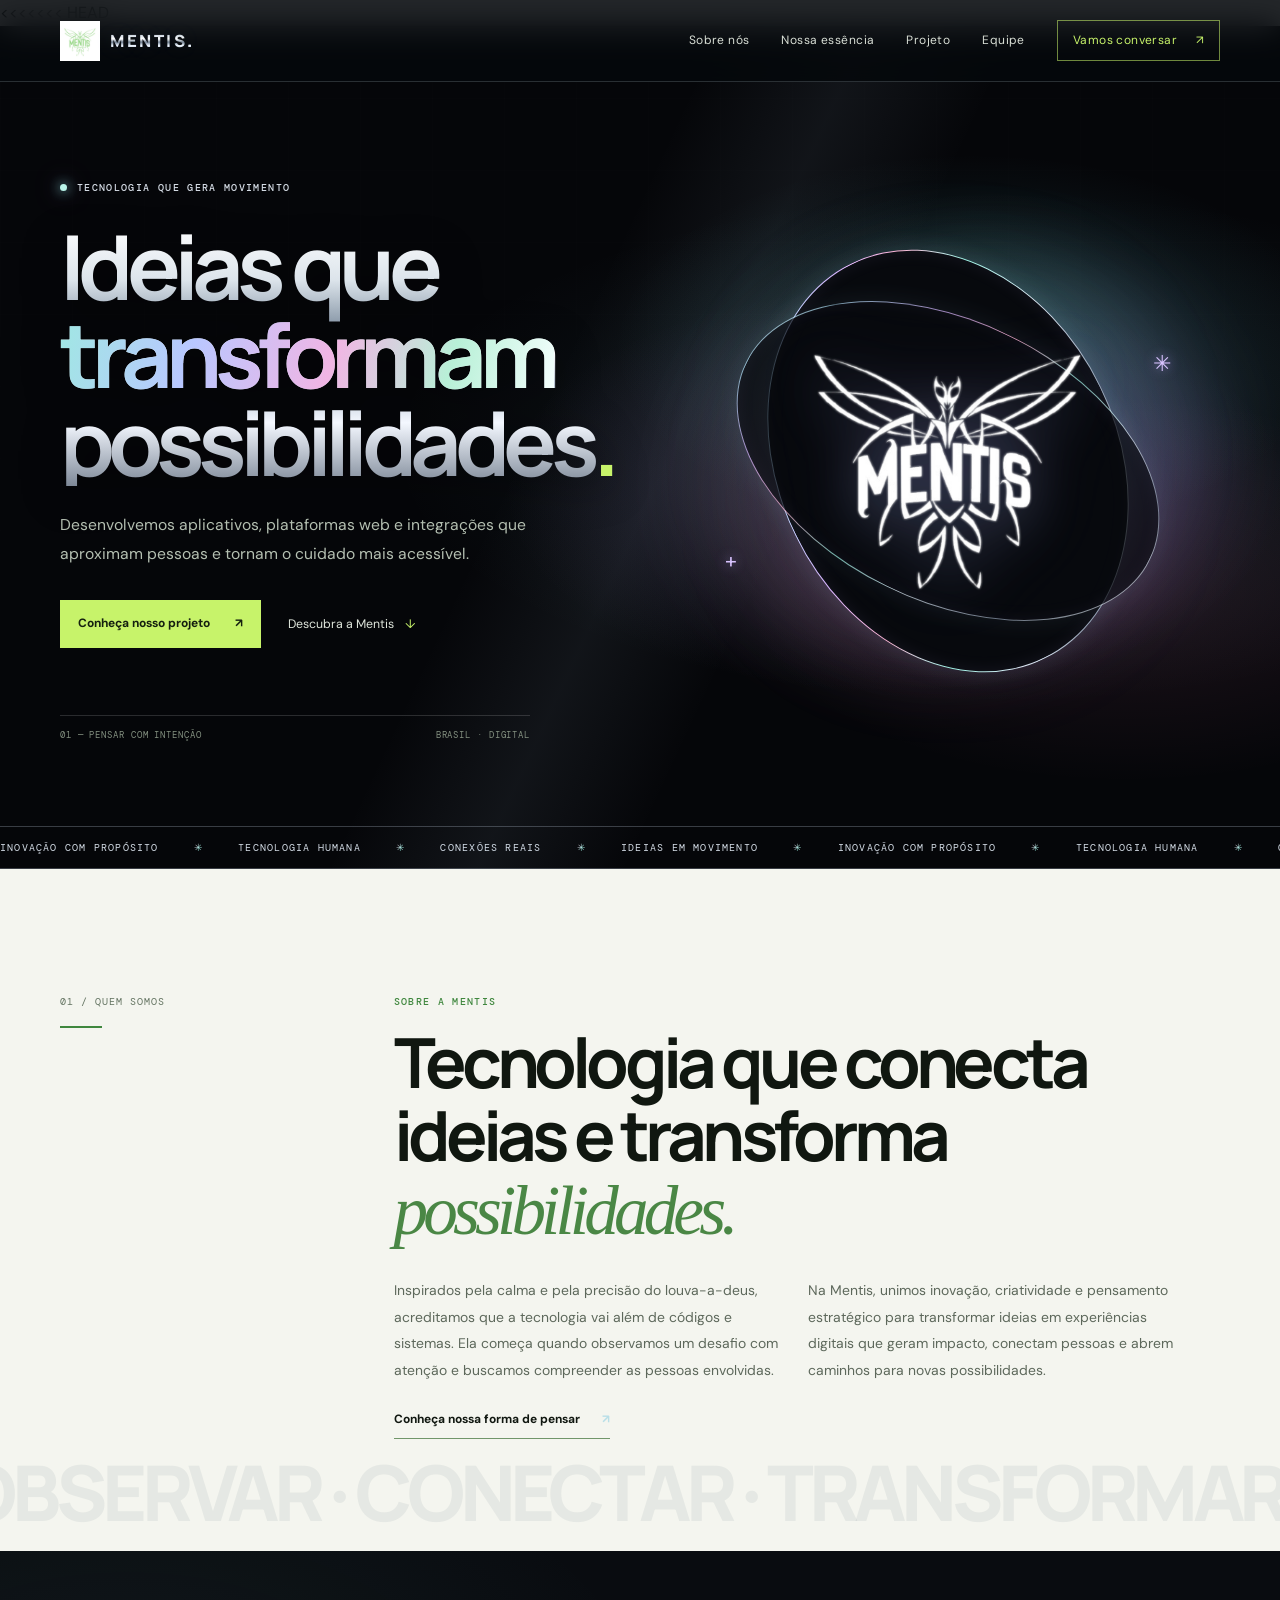
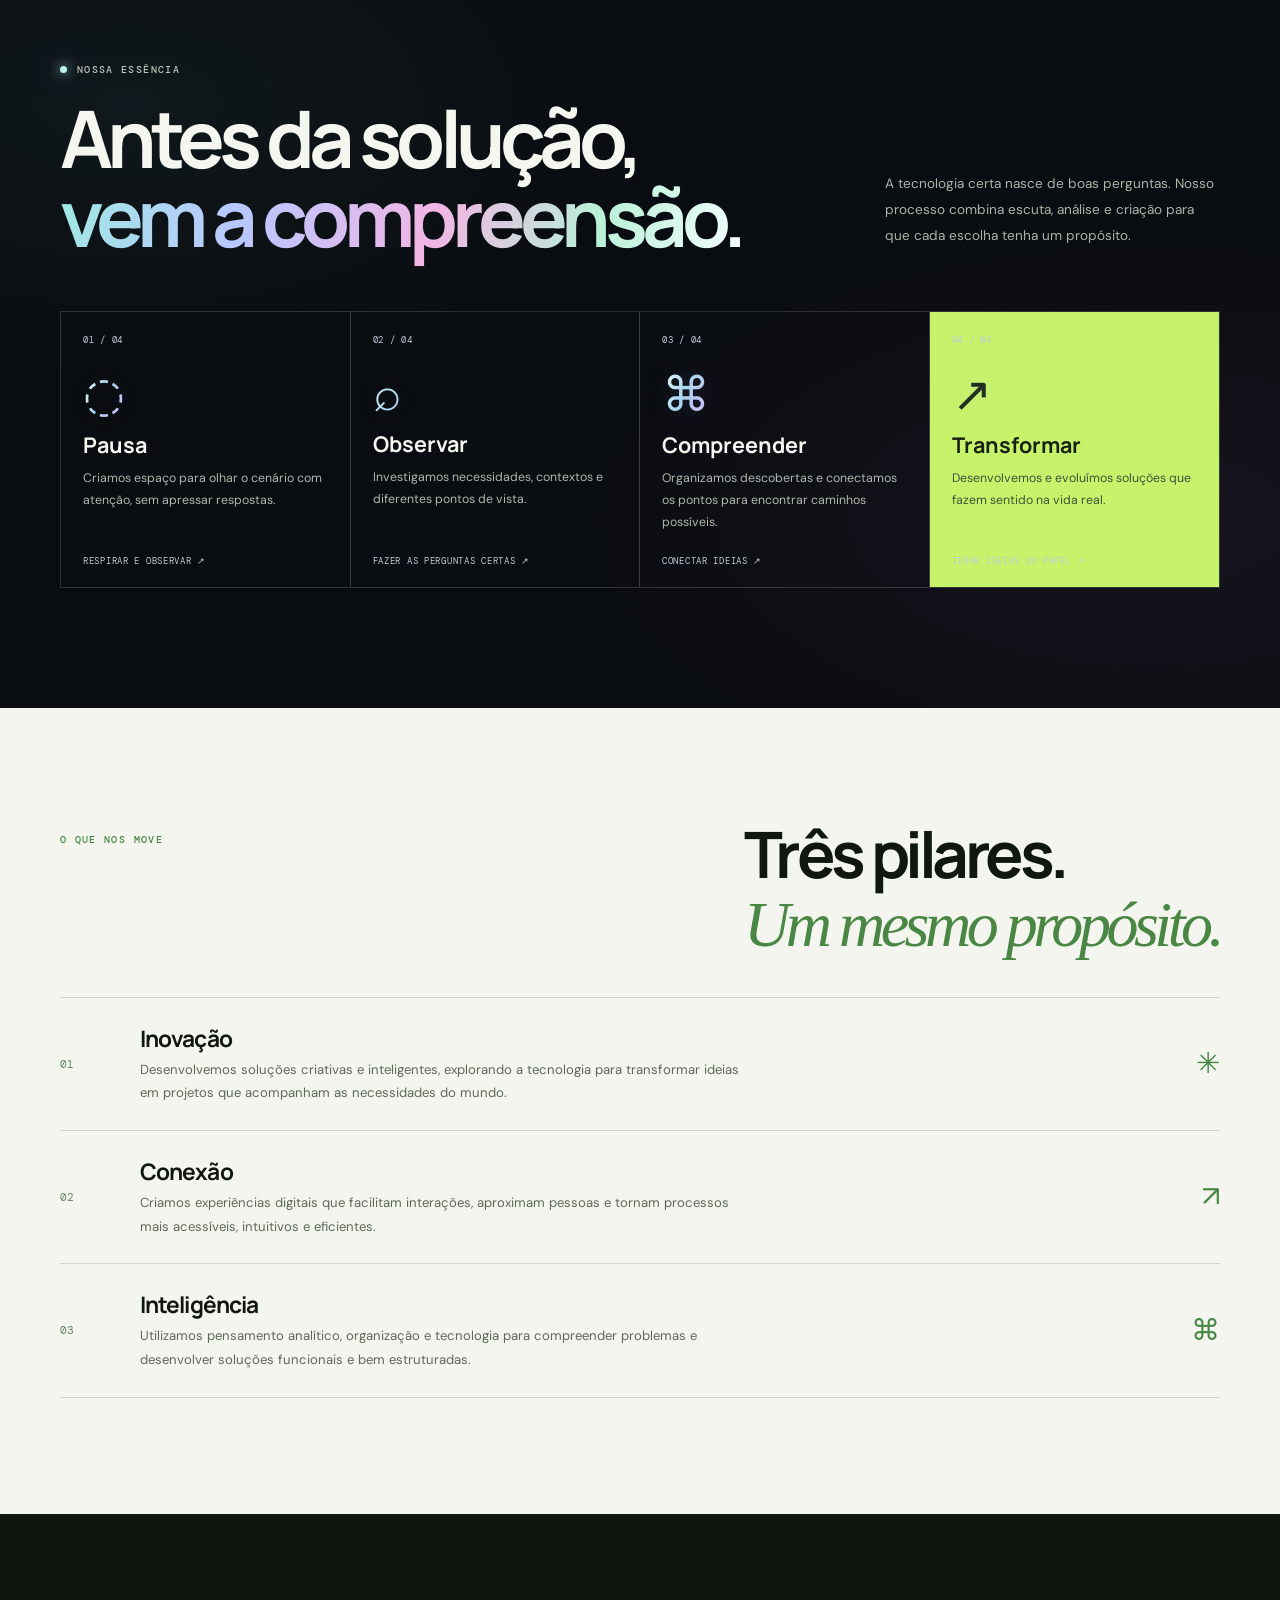
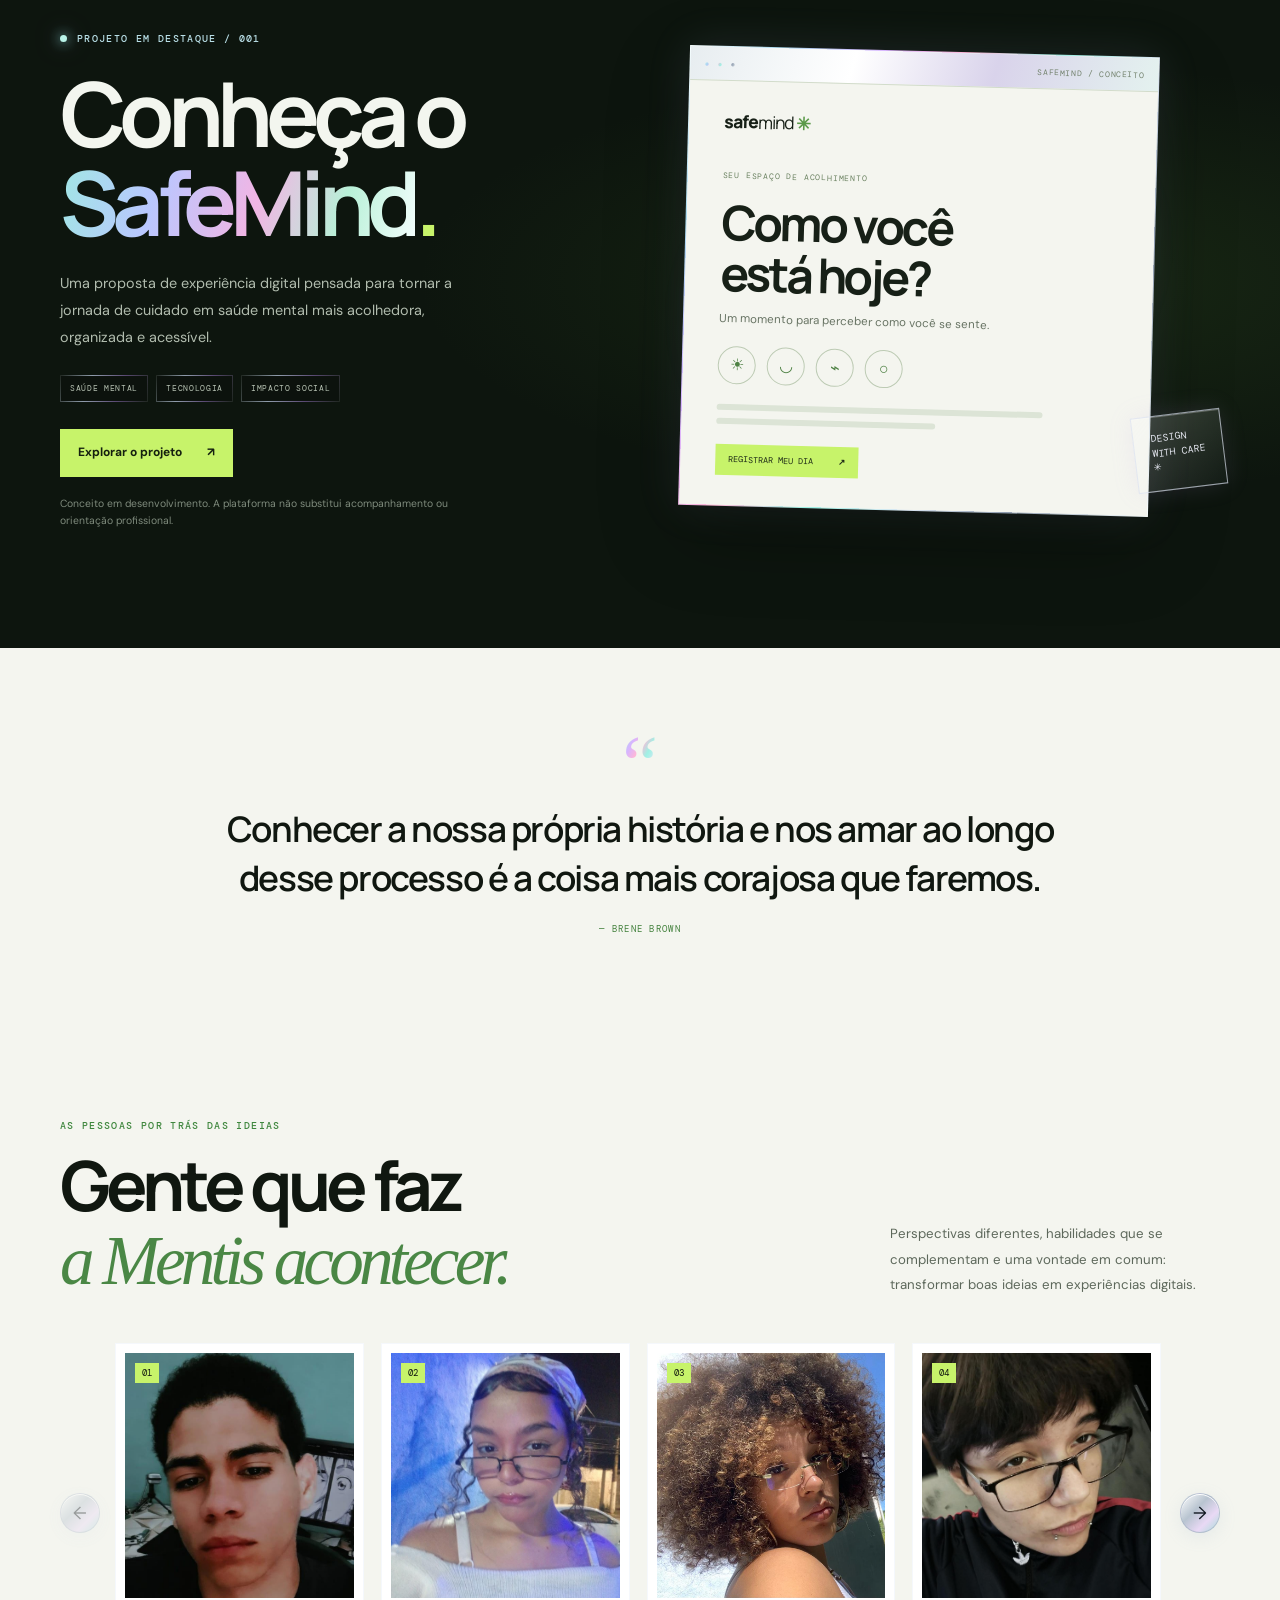
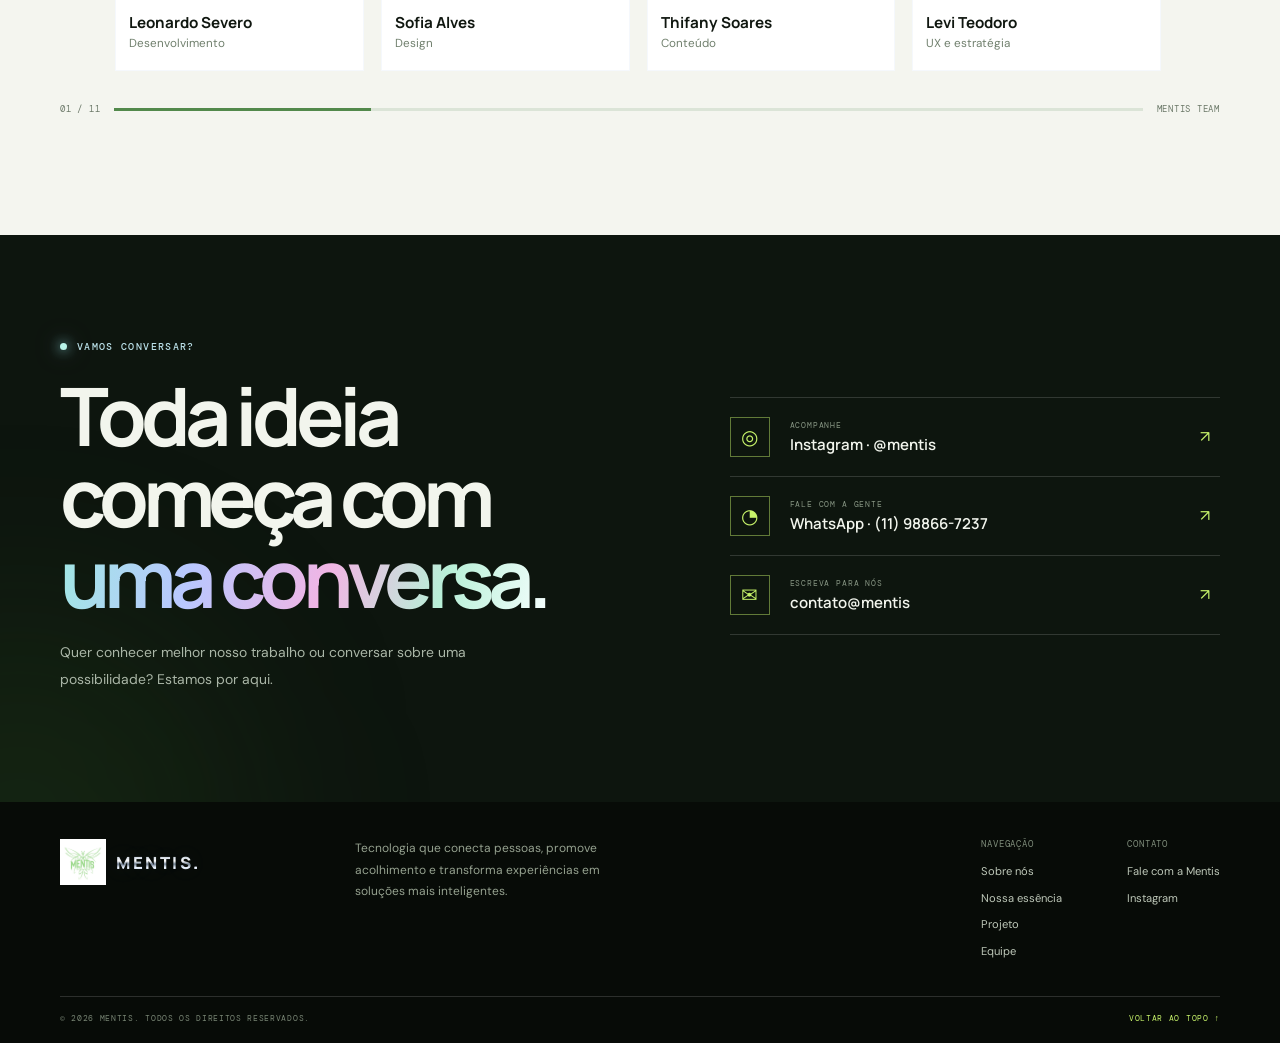
==== commit a9ce94d8: "Atualiza projeto Mentis" ====
--- a/index.html
+++ b/index.html
@@ -2,6 +2,7 @@
 <html lang="pt-BR">
 <head>
   <meta charset="UTF-8">
+<<<<<<< HEAD
   <meta name="viewport" content="width=device-width, initial-scale=1">
   <meta name="theme-color" content="#101810">
   <meta name="description" content="Mentis — tecnologia que conecta pessoas, ideias e possibilidades.">
@@ -146,4 +147,4 @@
 </main>
 <footer class="footer"><div class="wrap footer-main"><a class="brand footer-brand" href="#inicio"><img src="image/image1.png" alt=""><span>MENTIS<span class="brand-dot">.</span></span></a><p>Tecnologia que conecta pessoas, promove acolhimento e transforma experiências em soluções mais inteligentes.</p><div class="footer-links"><div><small>NAVEGAÇÃO</small><a href="#sobre">Sobre nós</a><a href="#metodo">Nossa essência</a><a href="#projeto">Projeto</a><a href="#equipe">Equipe</a></div><div><small>CONTATO</small><a href="#contato">Fale com a Mentis</a><a href="https://www.instagram.com/mentis/">Instagram</a></div></div></div><div class="wrap footer-bottom"><span>© <span id="year"></span> MENTIS. TODOS OS DIREITOS RESERVADOS.</span><a href="#inicio">VOLTAR AO TOPO ↑</a></div></footer>
 </body>
-</html>+</html>
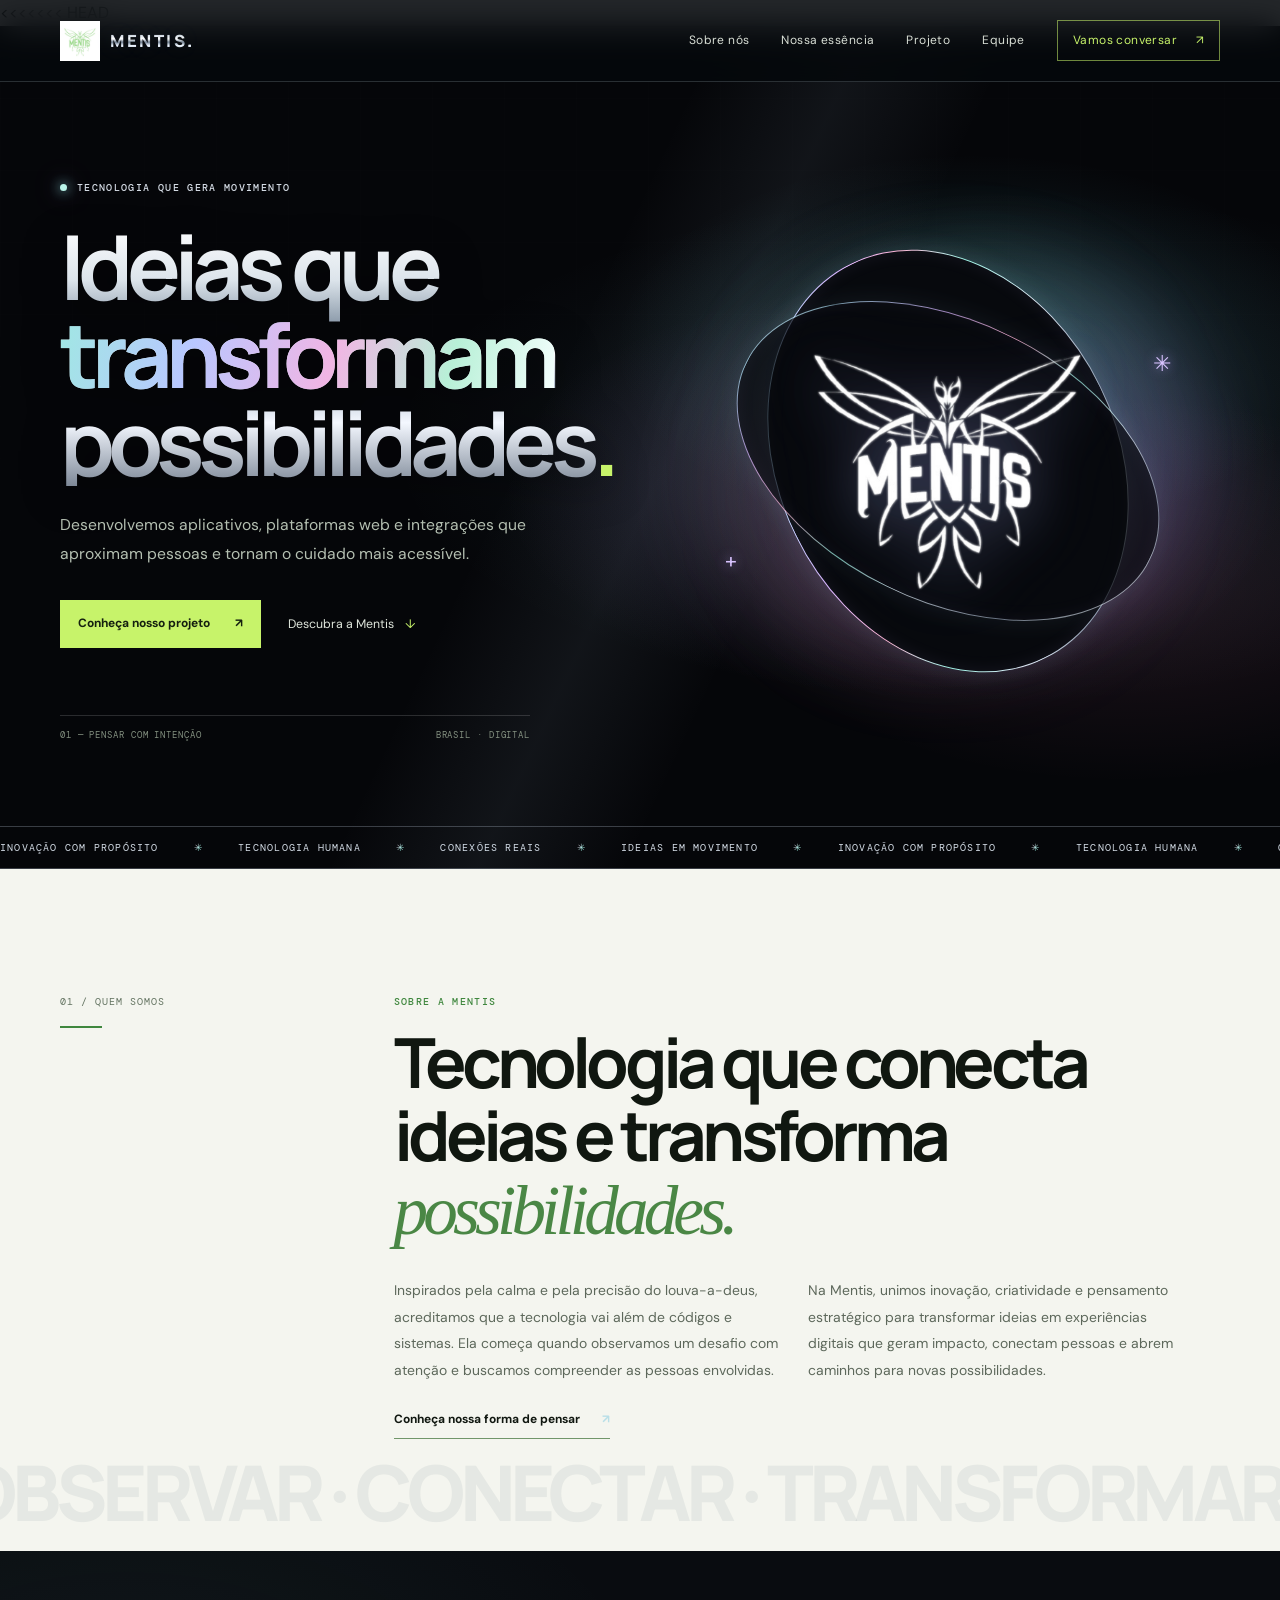
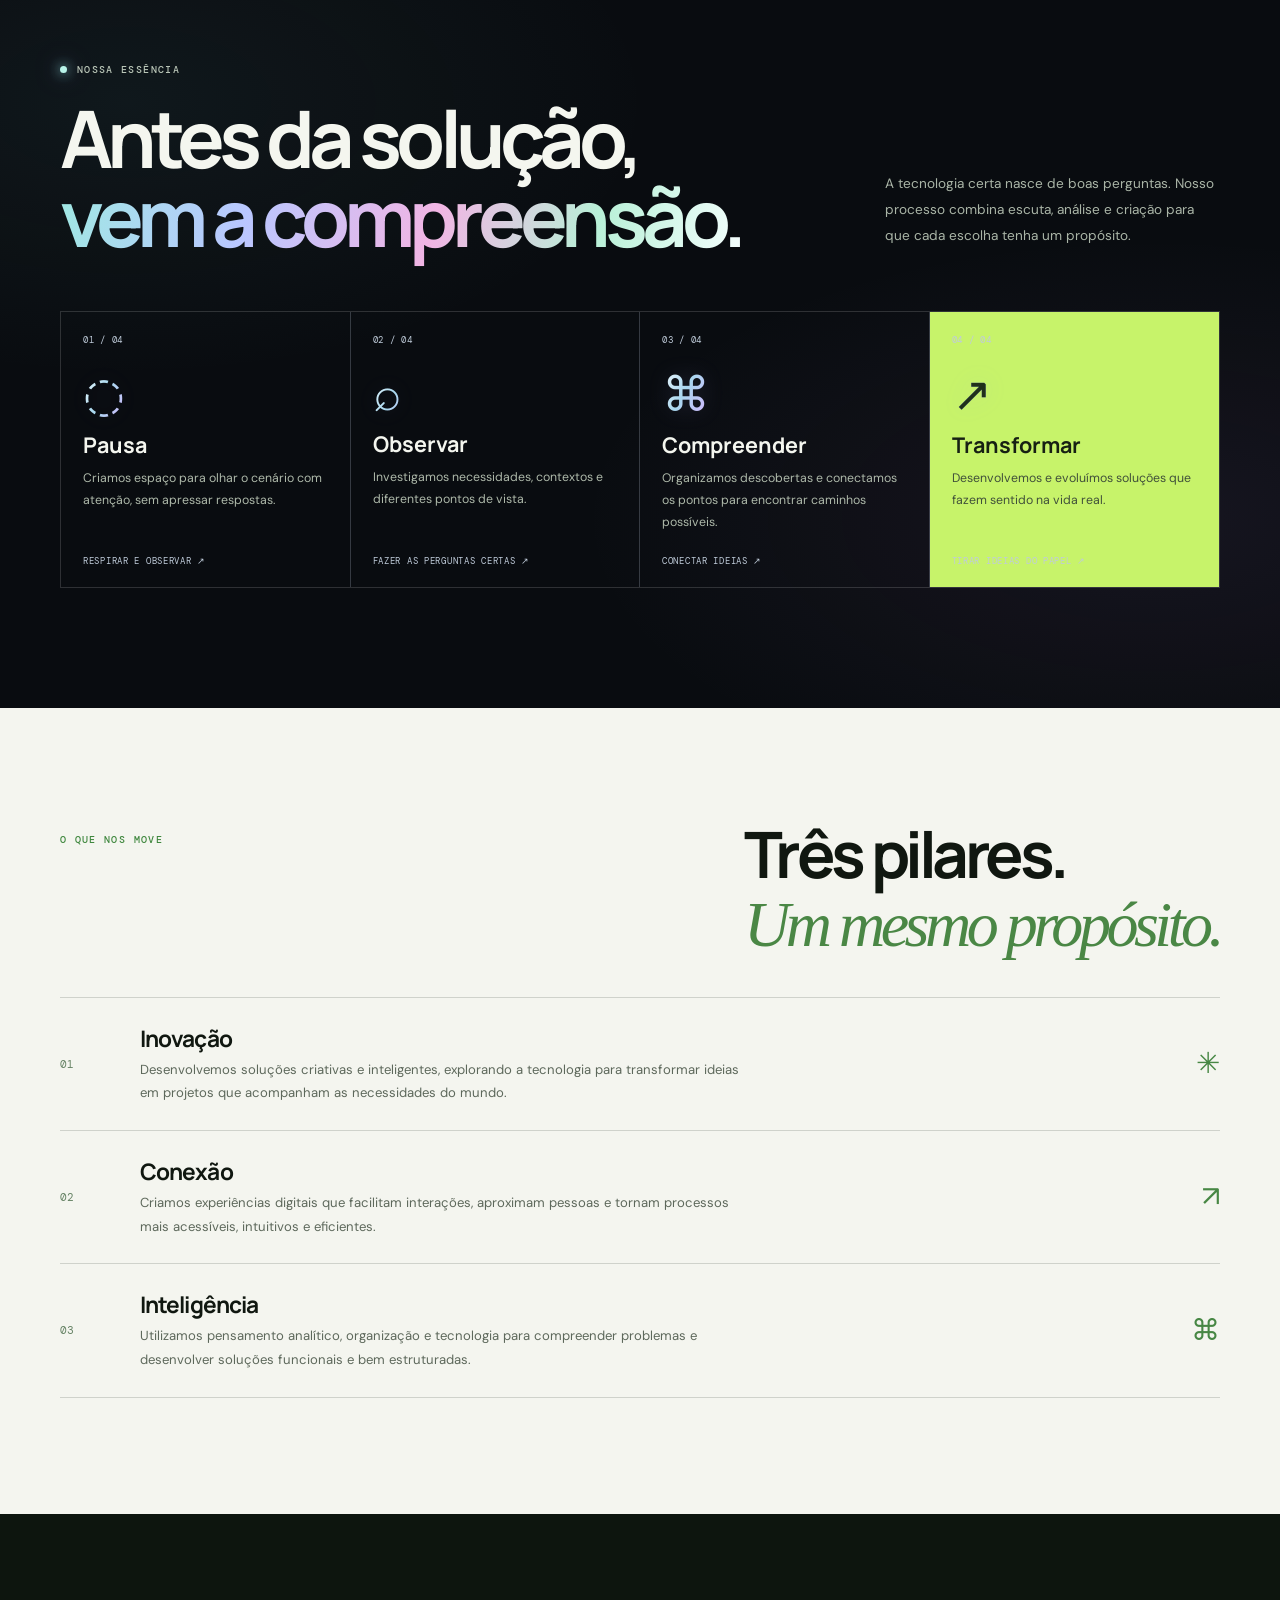
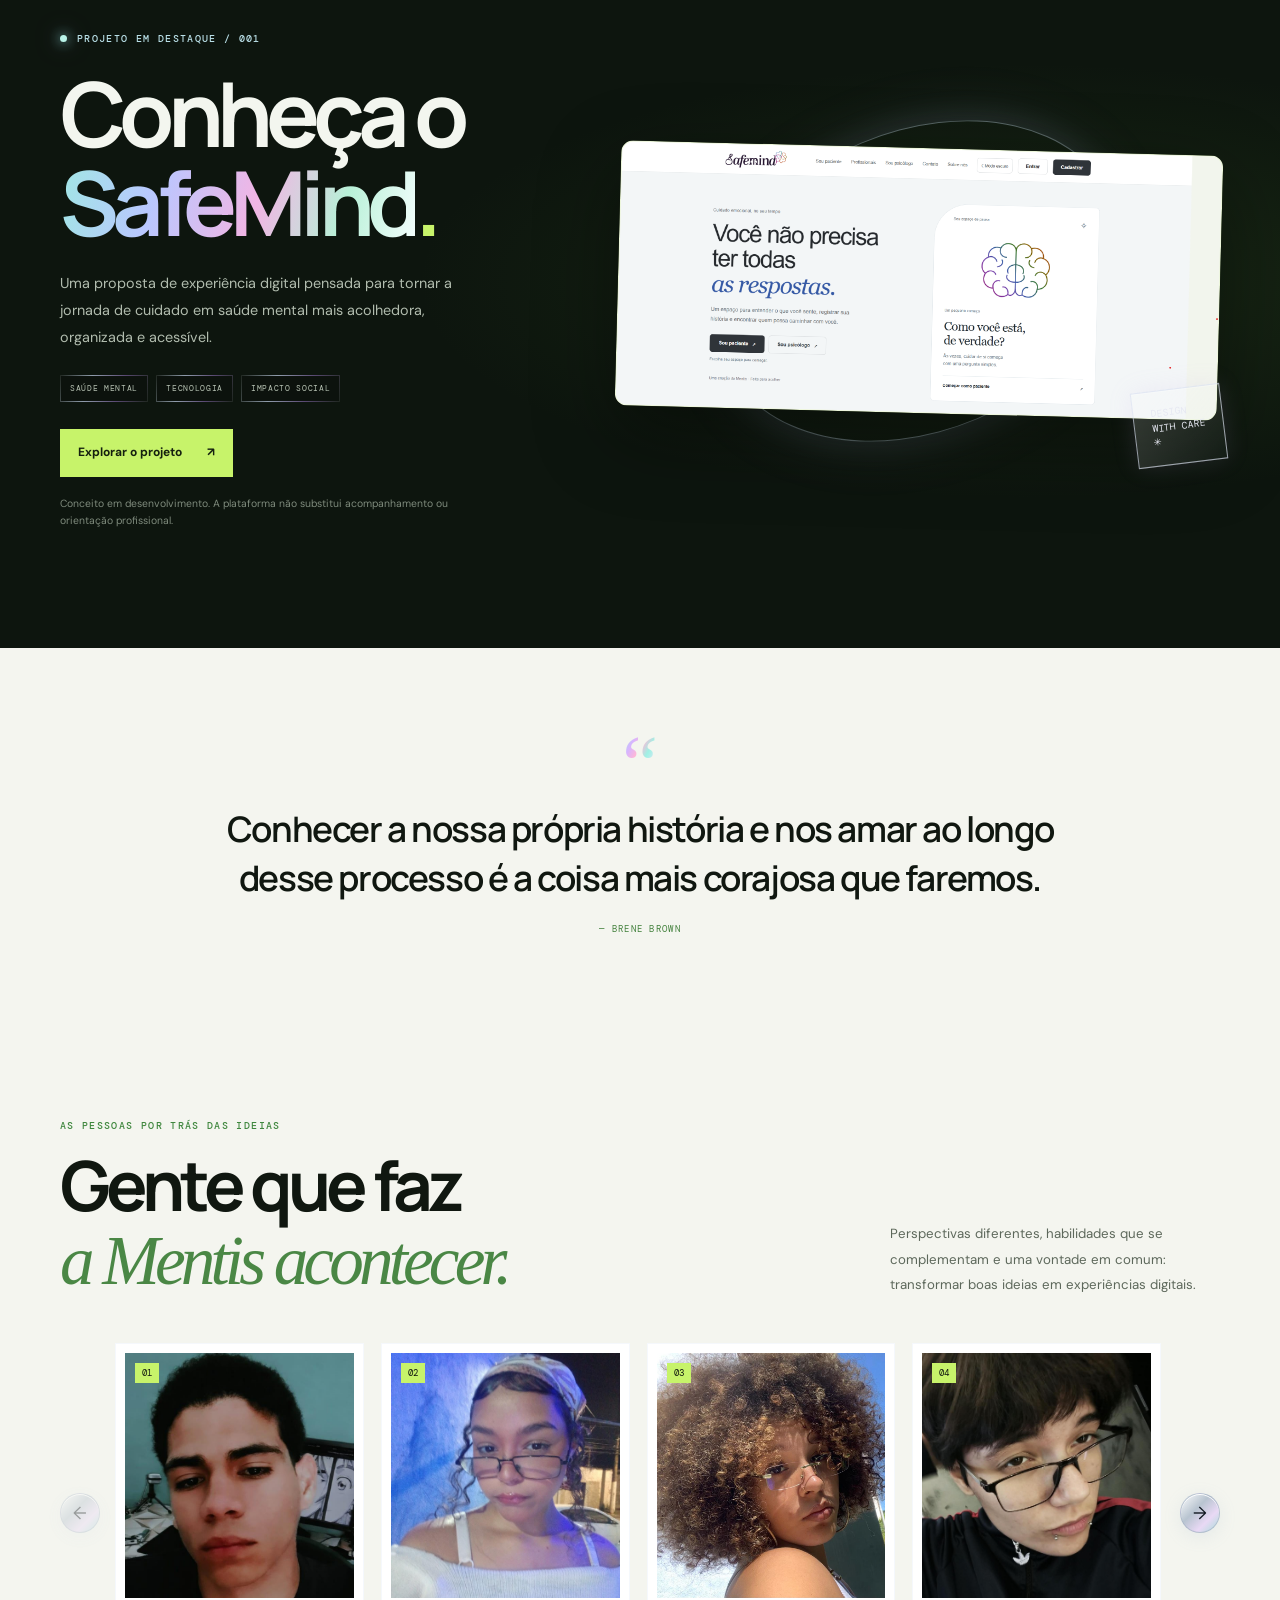
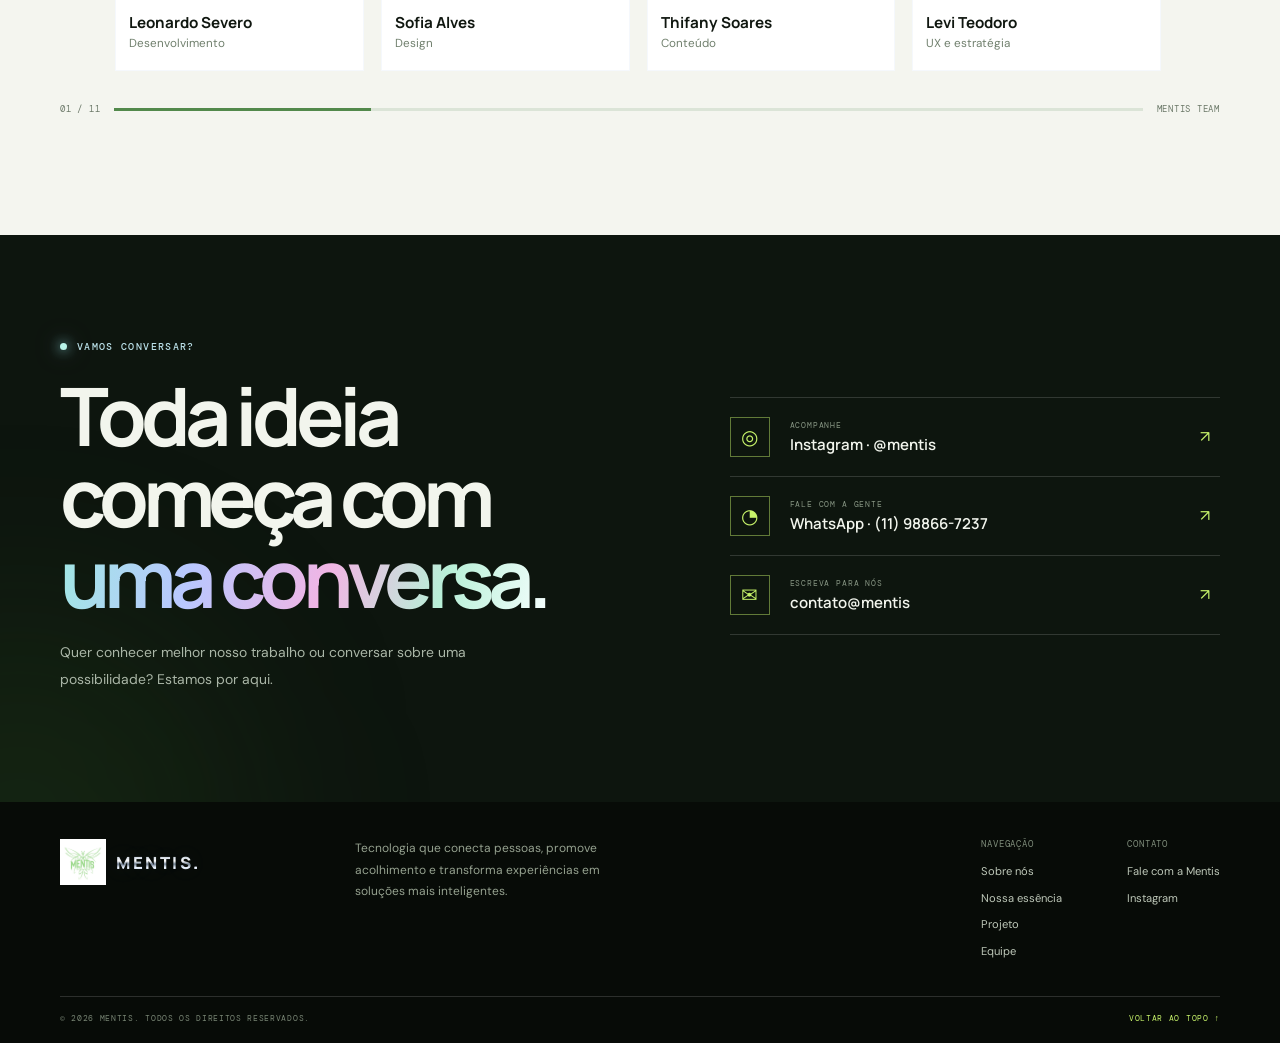
==== commit e434f105: "novas mudanças 19/11" ====
--- a/index.html
+++ b/index.html
@@ -97,17 +97,35 @@
         <h2>Conheça o<br><em>SafeMind</em><span class="green-period">.</span></h2>
         <p>Uma proposta de experiência digital pensada para tornar a jornada de cuidado em saúde mental mais acolhedora, organizada e acessível.</p>
         <div class="tags"><span>SAÚDE MENTAL</span><span>TECNOLOGIA</span><span>IMPACTO SOCIAL</span></div>
-        <a class="button button-green" href="https://github.com/mentistecnologia-lab/Mentis" target="_blank" rel="noopener noreferrer">Explorar o projeto <span>↗</span></a>
+        <a class="button button-green" href="https://lukecorsaty.github.io/safemind/boas-vindas.html" target="_blank" rel="noopener noreferrer">Explorar o projeto <span>↗</span></a>
         <small class="disclaimer">Conceito em desenvolvimento. A plataforma não substitui acompanhamento ou orientação profissional.</small>
       </div>
-      <div class="project-art" aria-label="Prévia conceitual da interface SafeMind">
-        <div class="project-orbit"></div>
-        <div class="app-window">
-          <div class="app-top"><span class="window-dots">● ● ●</span><span>SAFEMIND / CONCEITO</span></div>
-          <div class="app-content"><div class="app-brand">safe<span>mind</span><i>✳</i></div><small>SEU ESPAÇO DE ACOLHIMENTO</small><h3>Como você<br>está hoje?</h3><p>Um momento para perceber como você se sente.</p><div class="moods"><span>☀</span><span>◡</span><span>⌁</span><span>○</span></div><div class="app-line"></div><div class="app-line short"></div><div class="app-cta">REGISTRAR MEU DIA <b>↗</b></div></div>
-        </div>
-        <span class="project-stamp">DESIGN<br>WITH CARE<br>✳</span>
-      </div>
+      
+<div class="project-art" aria-label="Prévia da plataforma SafeMind">
+
+  <div class="project-orbit"></div>
+
+  <div class="project-preview">
+    <img
+      src="./image/SafeMind.png"
+      alt="Página inicial da plataforma SafeMind"
+      loading="lazy"
+    >
+
+    <div class="preview-overlay">
+      <span>SAFEMIND</span>
+      <span>EXPERIÊNCIA DIGITAL ↗</span>
+    </div>
+  </div>
+
+  <span class="project-stamp">
+    DESIGN<br>
+    WITH CARE<br>
+    ✳
+  </span>
+
+</div>
+
     </div>
   </section>
 
--- a/CSS/style.css
+++ b/CSS/style.css
@@ -670,11 +670,15 @@
     margin-top: 18px;
 }
 
+
+/* PRÉVIA REAL DO SAFEMIND */
+
 .project-art {
     position: relative;
     min-height: 410px;
-    display: grid;
-    place-items: center;
+    display: flex;
+    align-items: center;
+    justify-content: center;
 }
 
 .project-orbit {
@@ -686,53 +690,50 @@
     transform: rotate(-23deg);
 }
 
-.app-window {
-    width: min(100%,470px);
+.project-preview {
+    position: relative;
+    z-index: 1;
+    width: 100%;
+    overflow: hidden;
+    border-radius: 12px;
     background: #f2f5ed;
-    color: #172017;
+    border: 1px solid rgba(199,243,106,.15);
     box-shadow: 0 28px 80px rgba(0,0,0,.42);
     transform: rotate(1.5deg);
-    position: relative;
-    z-index: 1;
-}
-
-.app-top {
-    height: 34px;
-    background: #e4eadd;
-    border-bottom: 1px solid #d2dccb;
-    display: flex;
-    align-items: center;
+    transition: transform .4s ease, box-shadow .4s ease;
+}
+
+.project-preview:hover {
+    transform: rotate(0deg) translateY(-5px);
+    box-shadow: 0 35px 85px rgba(0,0,0,.5);
+}
+
+.project-preview img {
+    display: block;
+    width: 100%;
+    height: auto;
+    object-fit: contain;
+}
+
+.preview-overlay {
+    position: absolute;
+    inset: auto 0 0;
+    display: flex;
     justify-content: space-between;
-    padding: 0 14px;
-    color: #71806b;
-    font: .5rem var(--mono);
-    letter-spacing: .08em;
-}
-
-.window-dots {
-    color: #8da084;
-    letter-spacing: .2em;
-}
-
-.app-content {
-    padding: 28px 35px 30px;
-}
-
-.app-brand {
-    font: 800 1.1rem var(--display);
-    letter-spacing: -.06em;
-    margin-bottom: 27px;
-}
-
-.app-brand span {
-    font-weight: 400;
-}
-
-.app-brand i {
-    font-style: normal;
-    color: #5b9a4a;
-    margin-left: 4px;
-}
+    align-items: center;
+    padding: 22px 18px 14px;
+    color: white;
+    font: .52rem var(--mono);
+    letter-spacing: .1em;
+    background: linear-gradient(transparent,rgba(0,0,0,.7));
+    opacity: 0;
+    transition: opacity .3s ease;
+}
+
+.project-preview:hover .preview-overlay {
+    opacity: 1;
+}
+
 
 .app-content>small {
     font: .5rem var(--mono);
@@ -749,45 +750,6 @@
 .app-content p {
     font-size: .72rem;
     color: #687464;
-}
-
-.moods {
-    display: flex;
-    gap: 11px;
-    margin-top: 18px;
-}
-
-.moods span {
-    width: 38px;
-    height: 38px;
-    border: 1px solid #bdcbb4;
-    border-radius: 50%;
-    display: grid;
-    place-items: center;
-    color: #4d8143;
-}
-
-.app-line {
-    height: 6px;
-    width: 82%;
-    background: #dce4d6;
-    border-radius: 5px;
-    margin-top: 20px;
-}
-
-.app-line.short {
-    width: 55%;
-    margin-top: 8px;
-}
-
-.app-cta {
-    display: inline-flex;
-    gap: 25px;
-    background: #c7f36a;
-    color: #1d2a17;
-    padding: 10px 13px;
-    margin-top: 20px;
-    font: .53rem var(--mono);
 }
 
 .project-stamp {
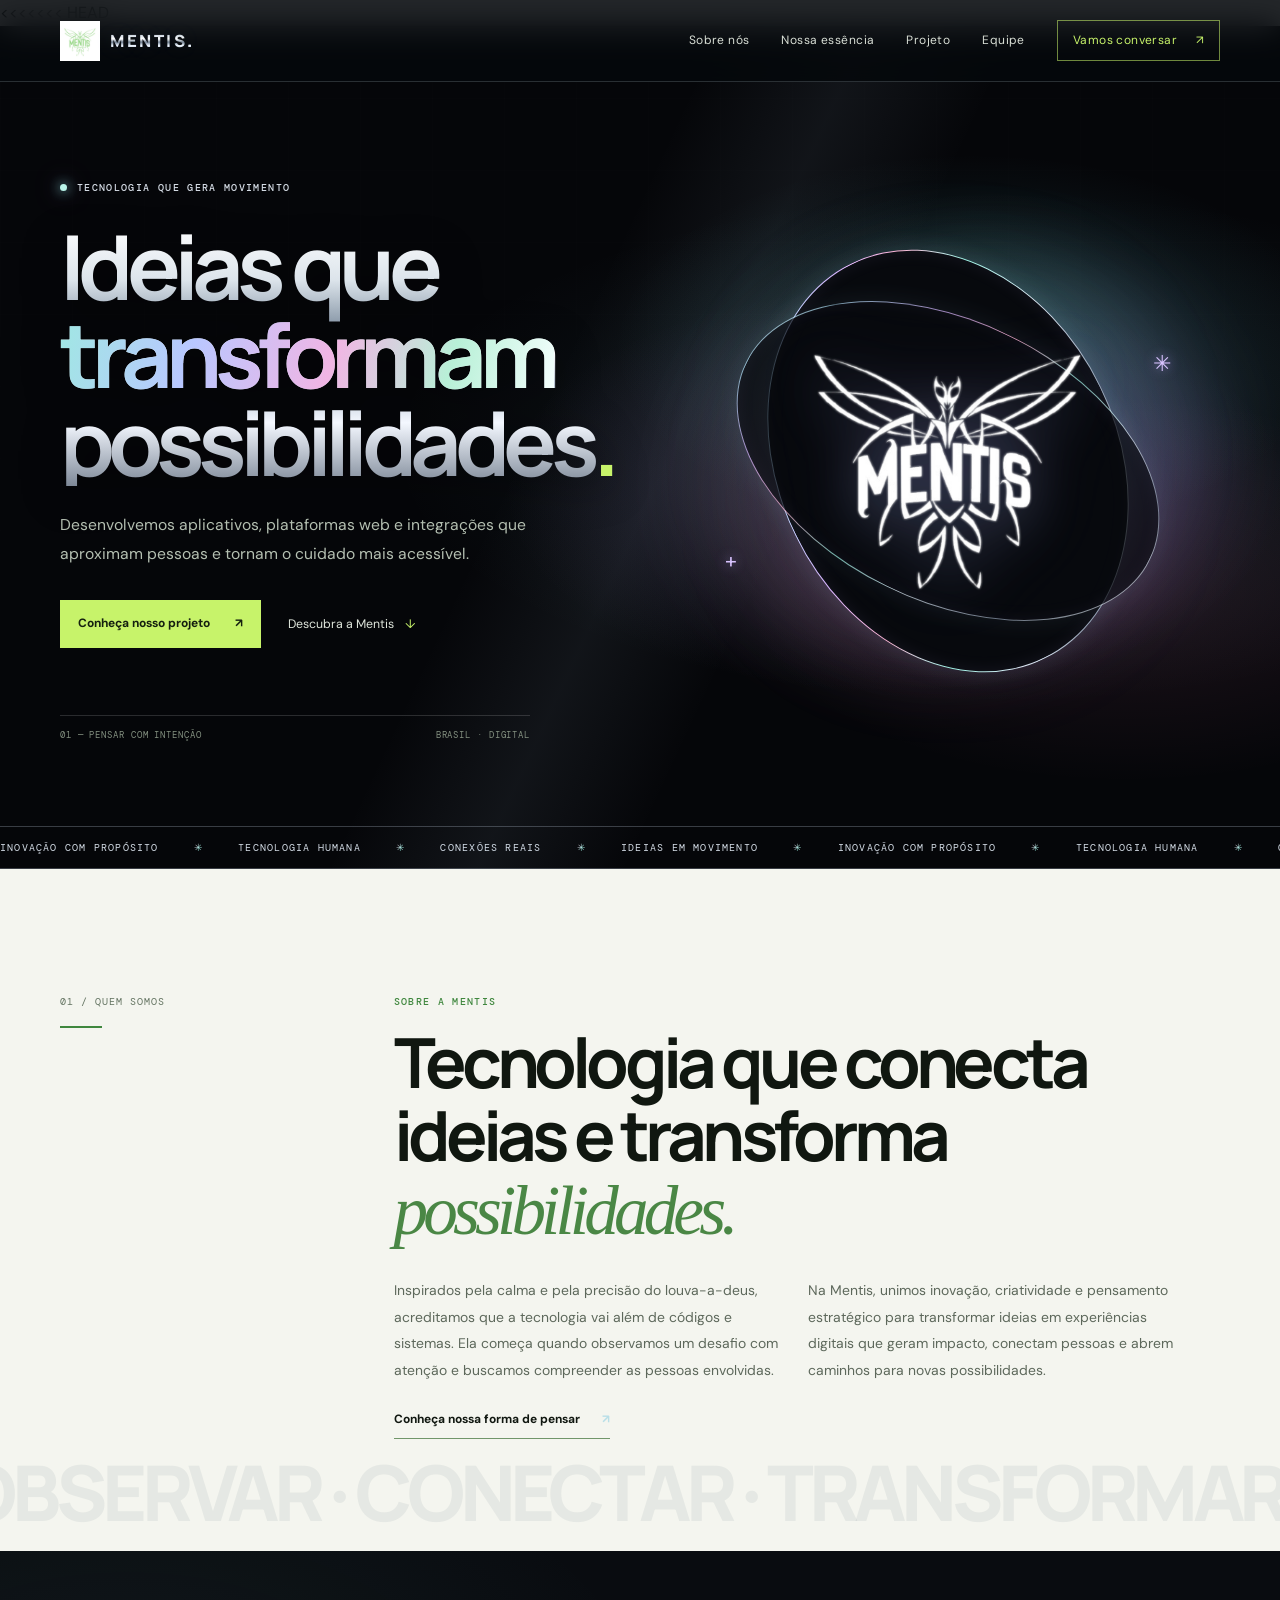
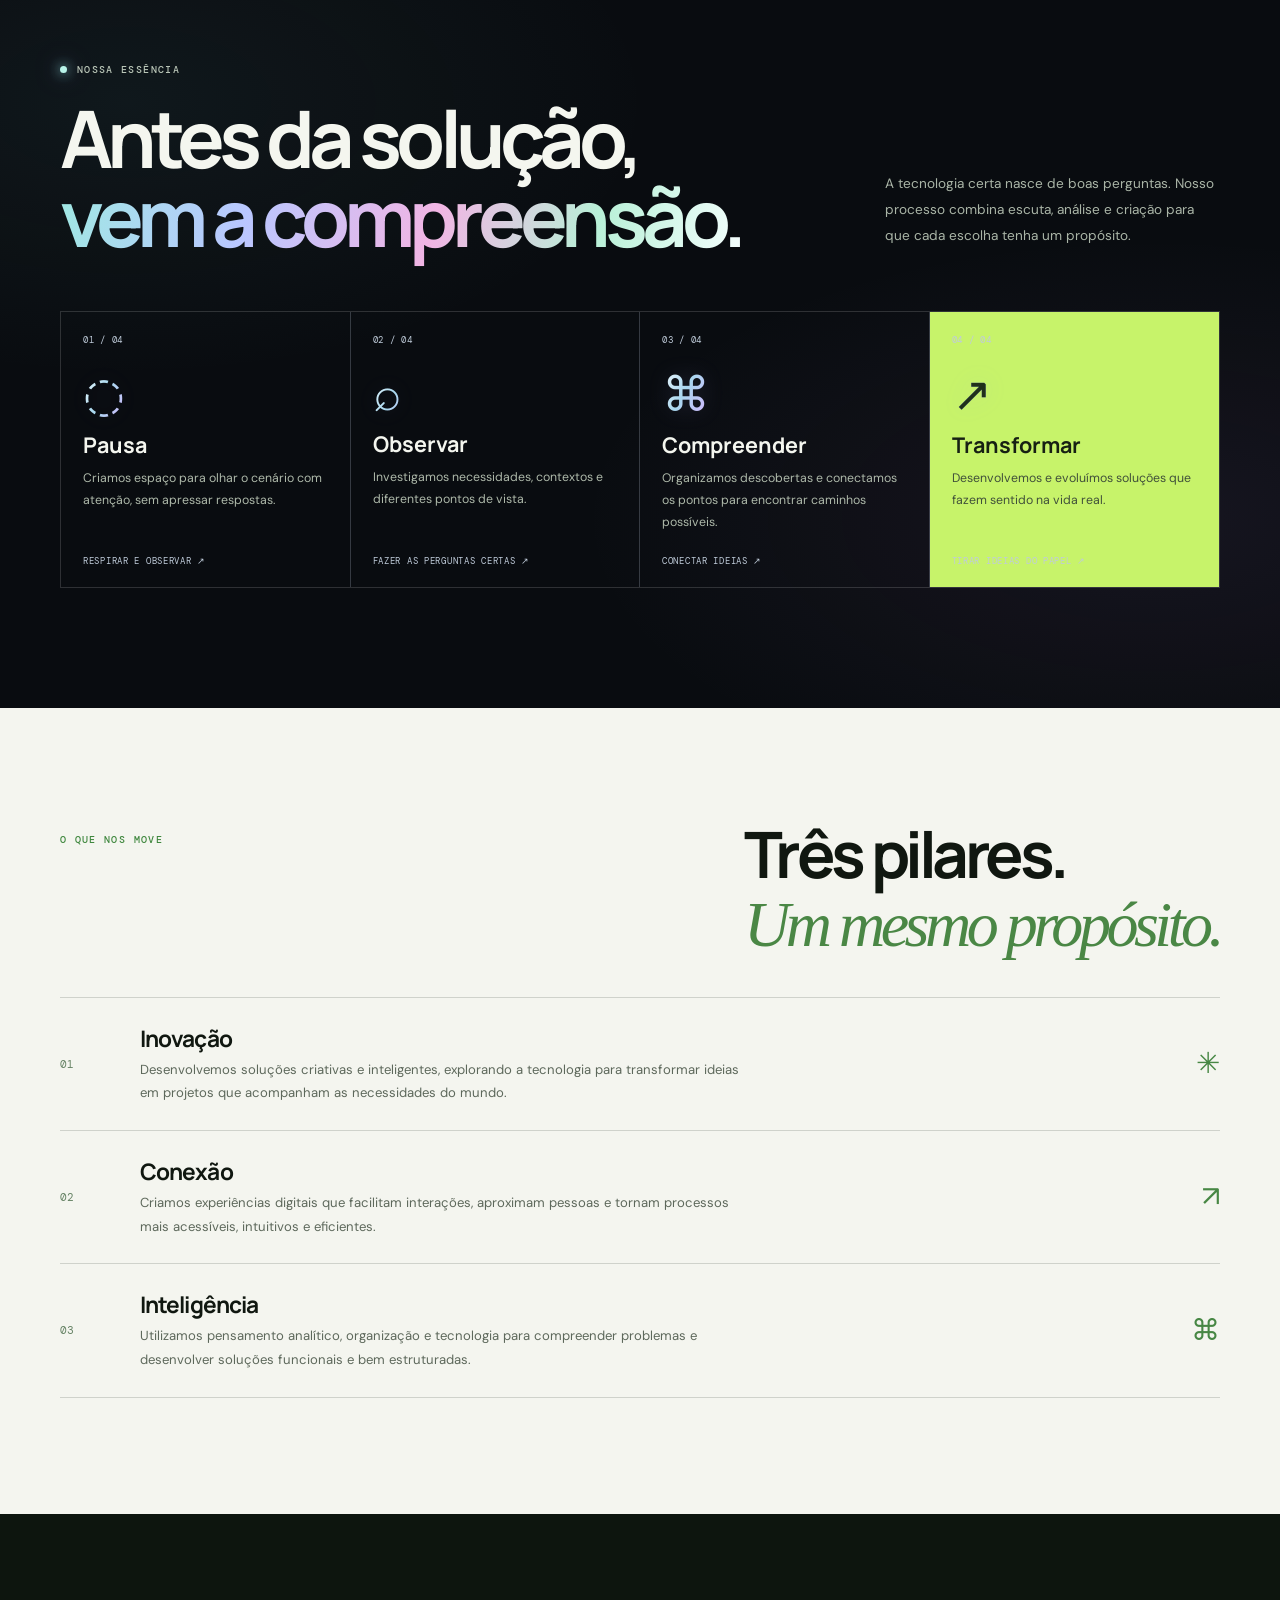
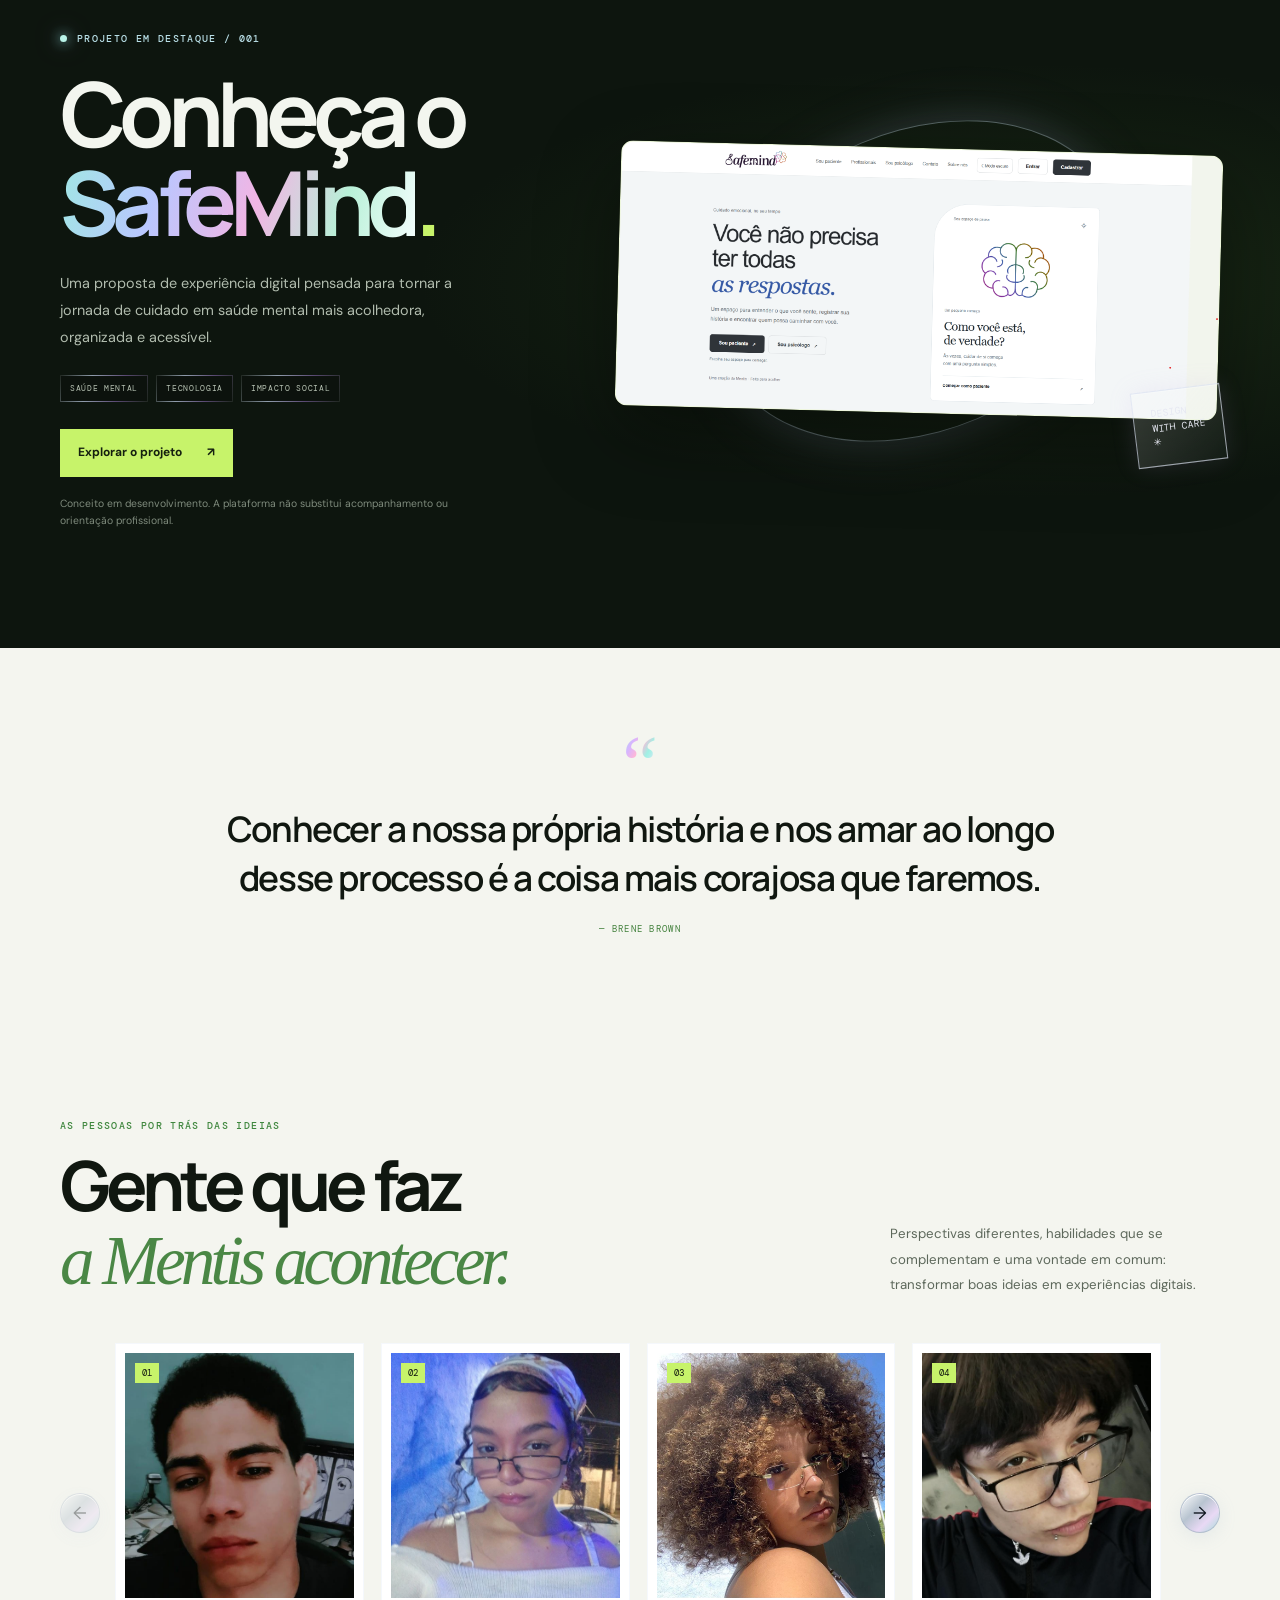
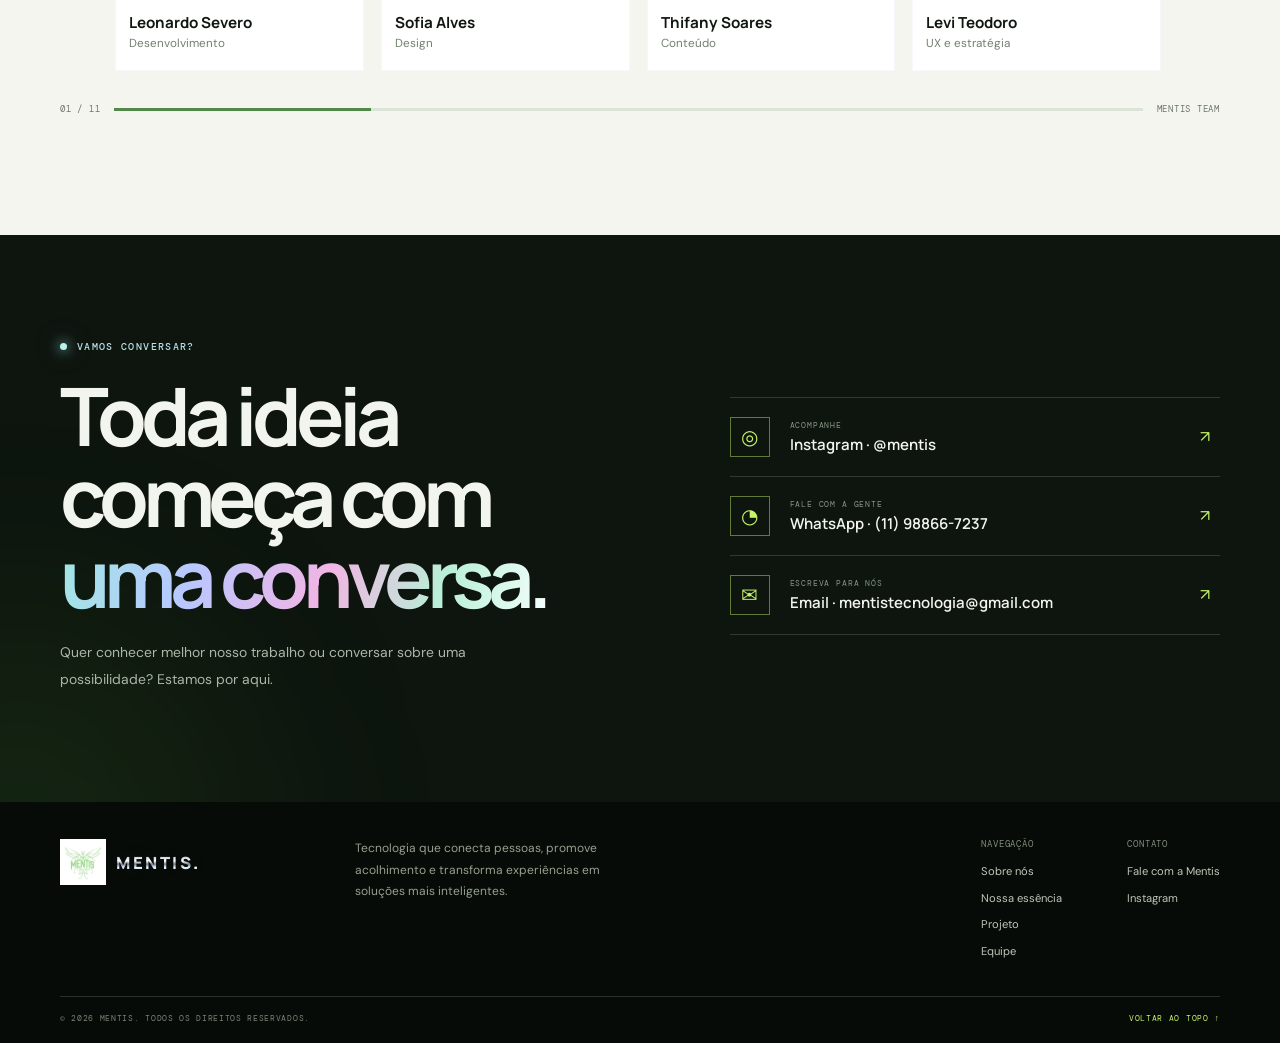
==== commit 60acc7e9: "novas mudanças 19/11" ====
--- a/index.html
+++ b/index.html
@@ -159,7 +159,7 @@
     <div class="contact-list">
       <a href="https://www.instagram.com/mentis/" target="_blank" rel="noopener noreferrer"><span class="contact-icon">◎</span><span><small>ACOMPANHE</small><strong>Instagram · @mentis</strong></span><b>↗</b></a>
       <a href="https://wa.me/5511988667237" target="_blank" rel="noopener noreferrer"><span class="contact-icon">◔</span><span><small>FALE COM A GENTE</small><strong>WhatsApp · (11) 98866-7237</strong></span><b>↗</b></a>
-      <a href="mailto:contato@mentis"><span class="contact-icon">✉</span><span><small>ESCREVA PARA NÓS</small><strong>contato@mentis</strong></span><b>↗</b></a>
+      <a href="mailto:mentistecnologia@gmail.com"><span class="contact-icon">✉</span><span><small>ESCREVA PARA NÓS</small><strong>Email · mentistecnologia@gmail.com</strong></span><b>↗</b></a>
     </div>
   </div></section>
 </main>
